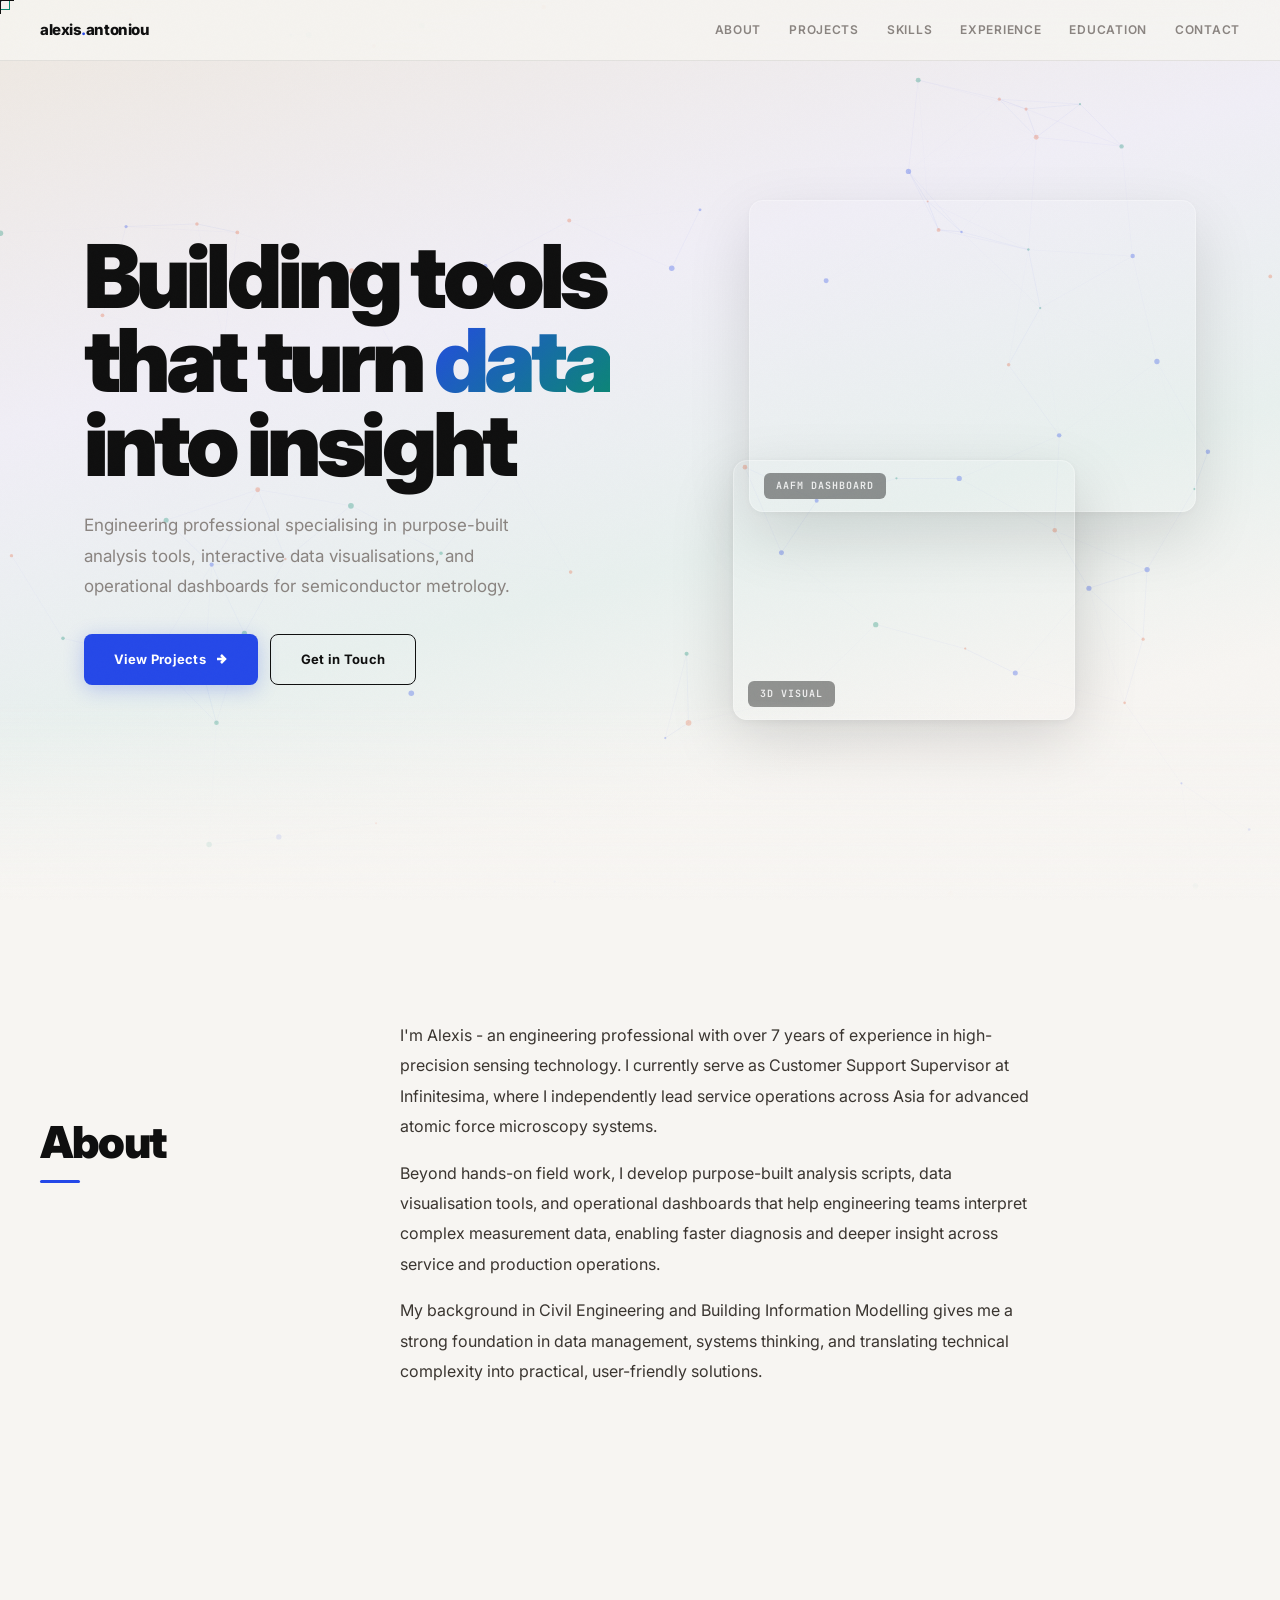
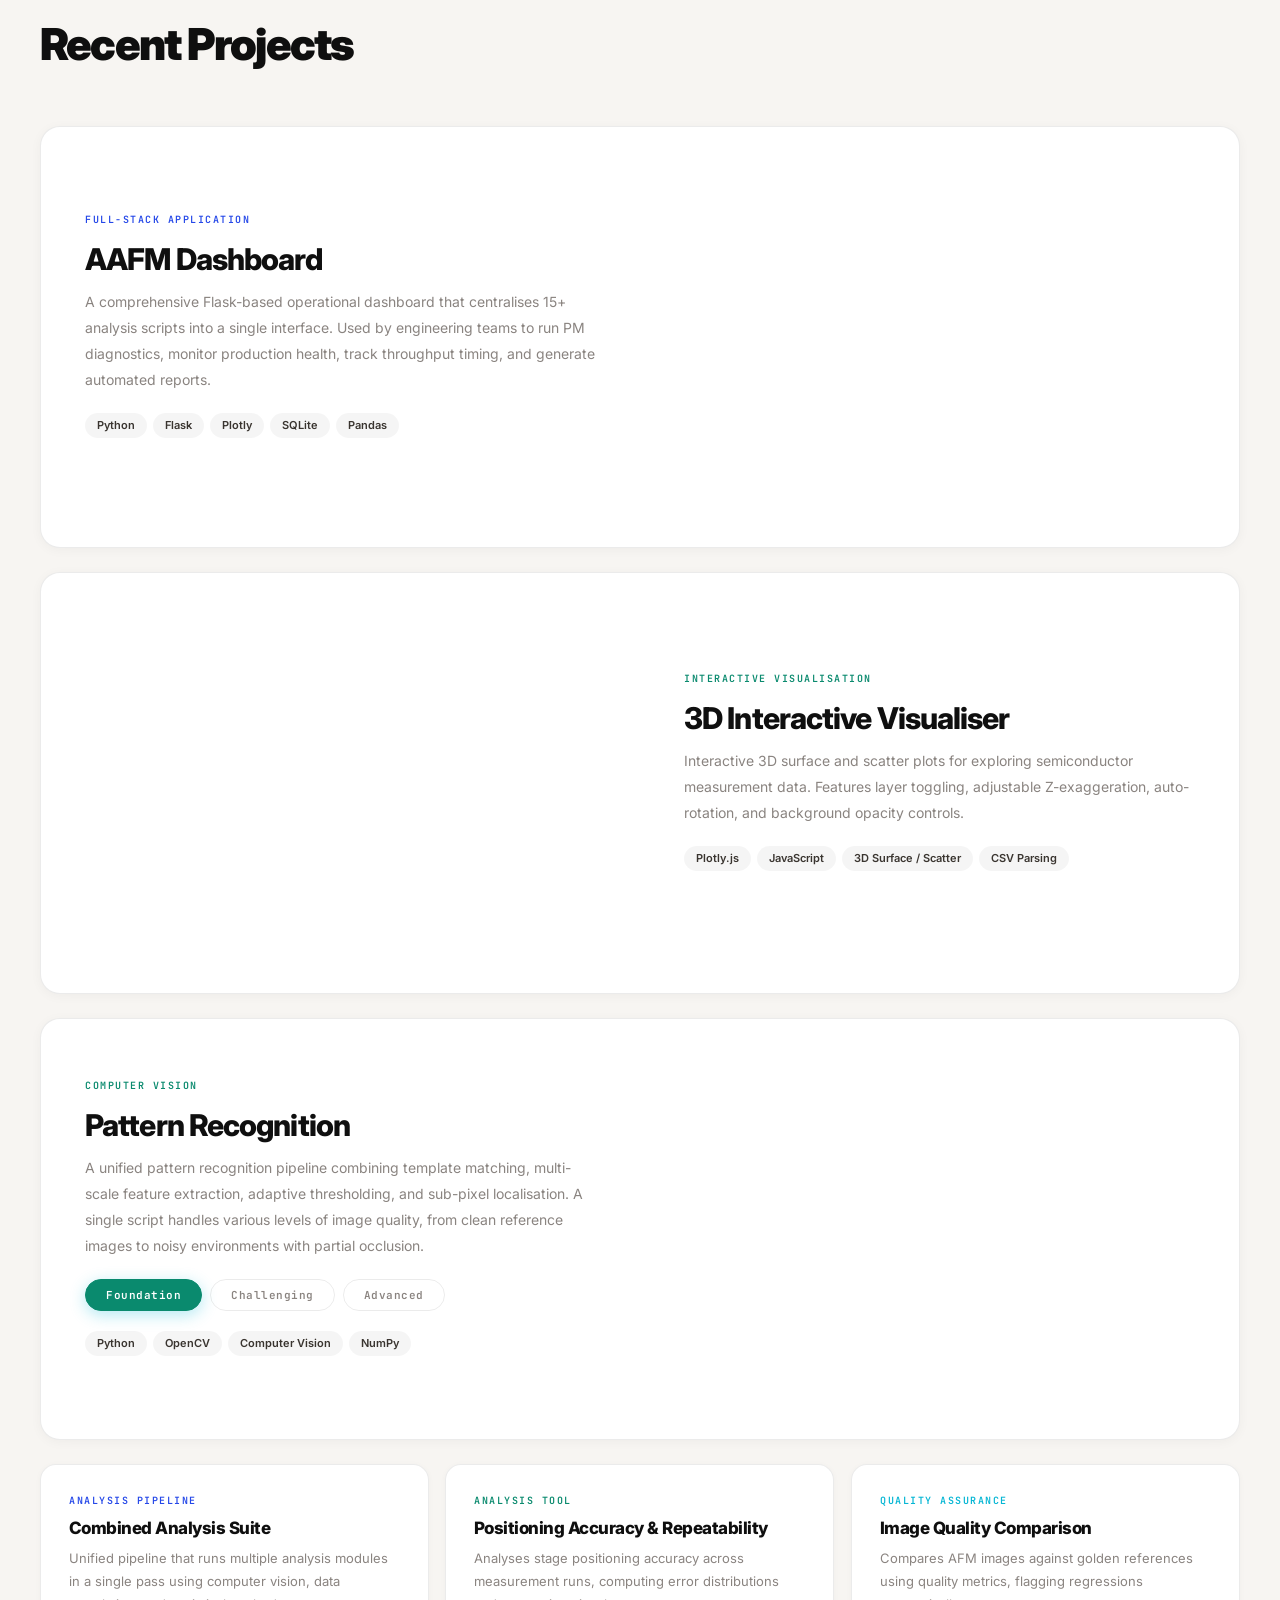
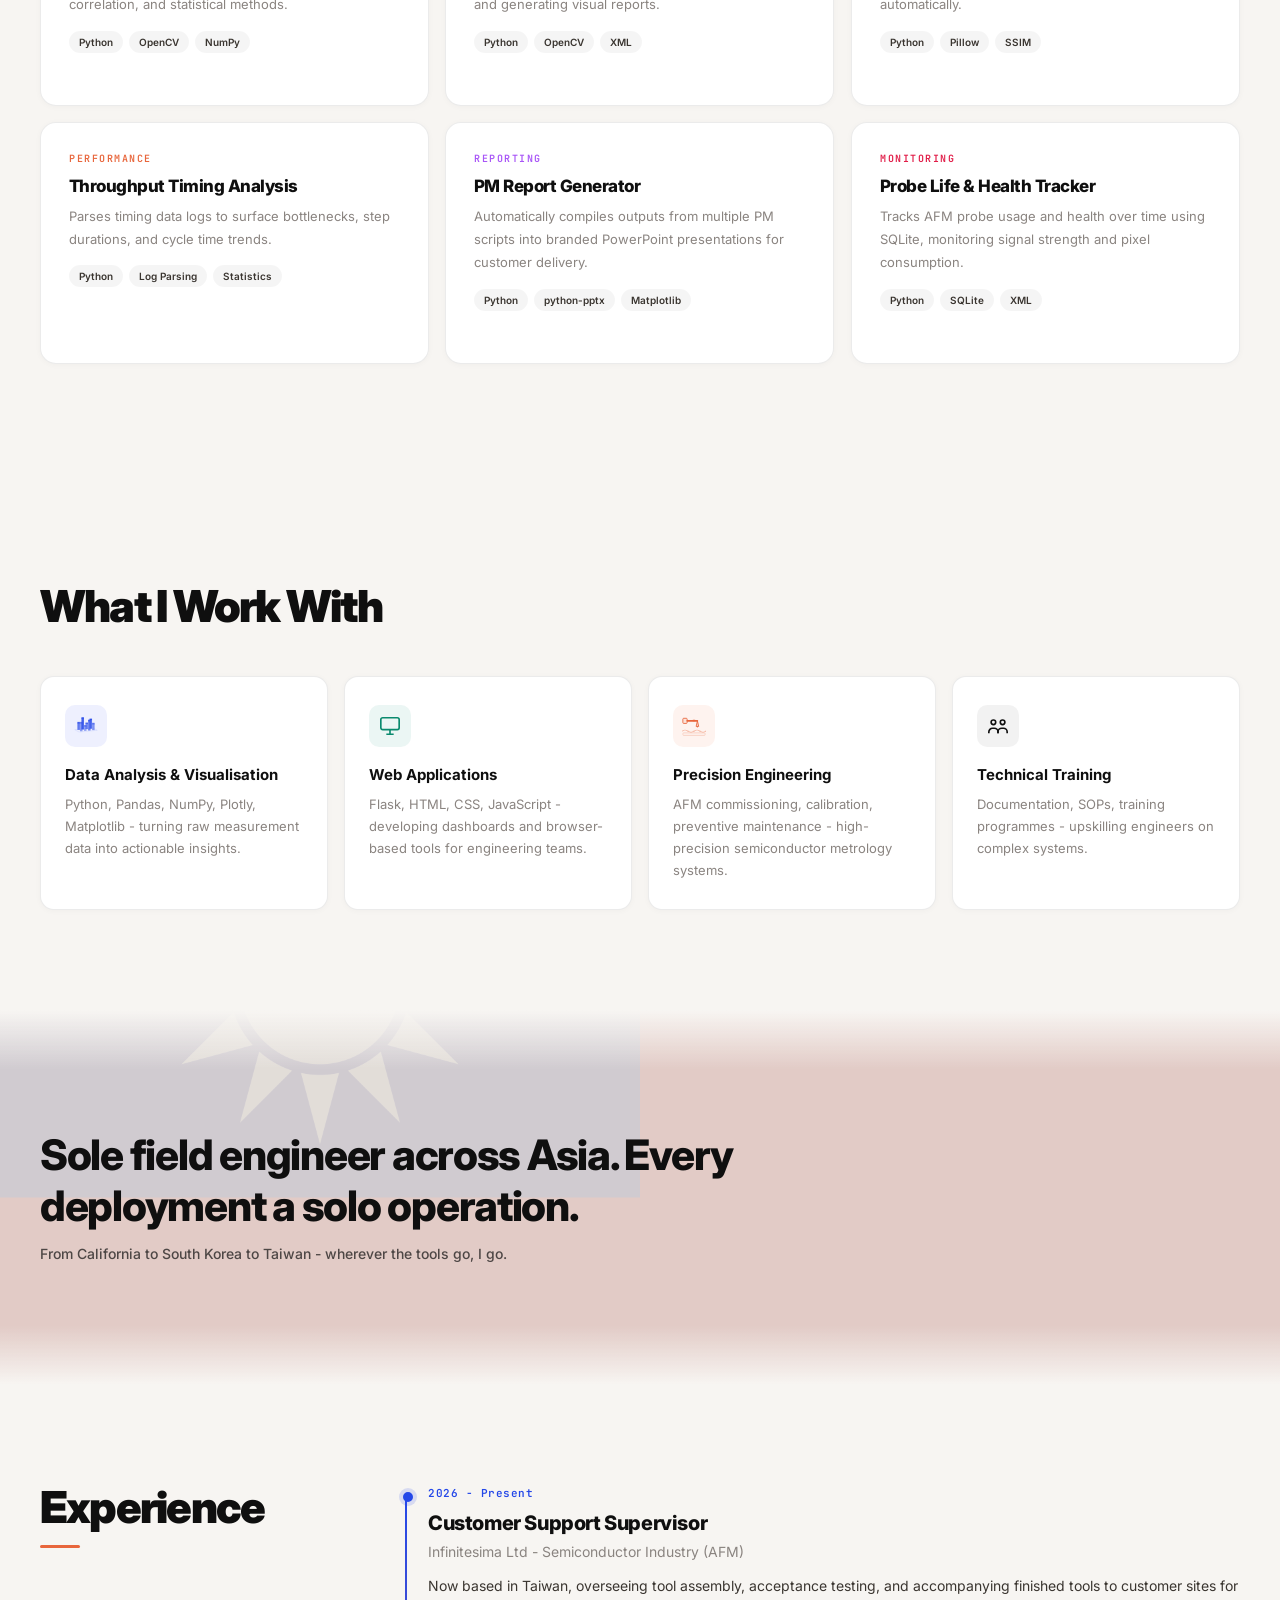
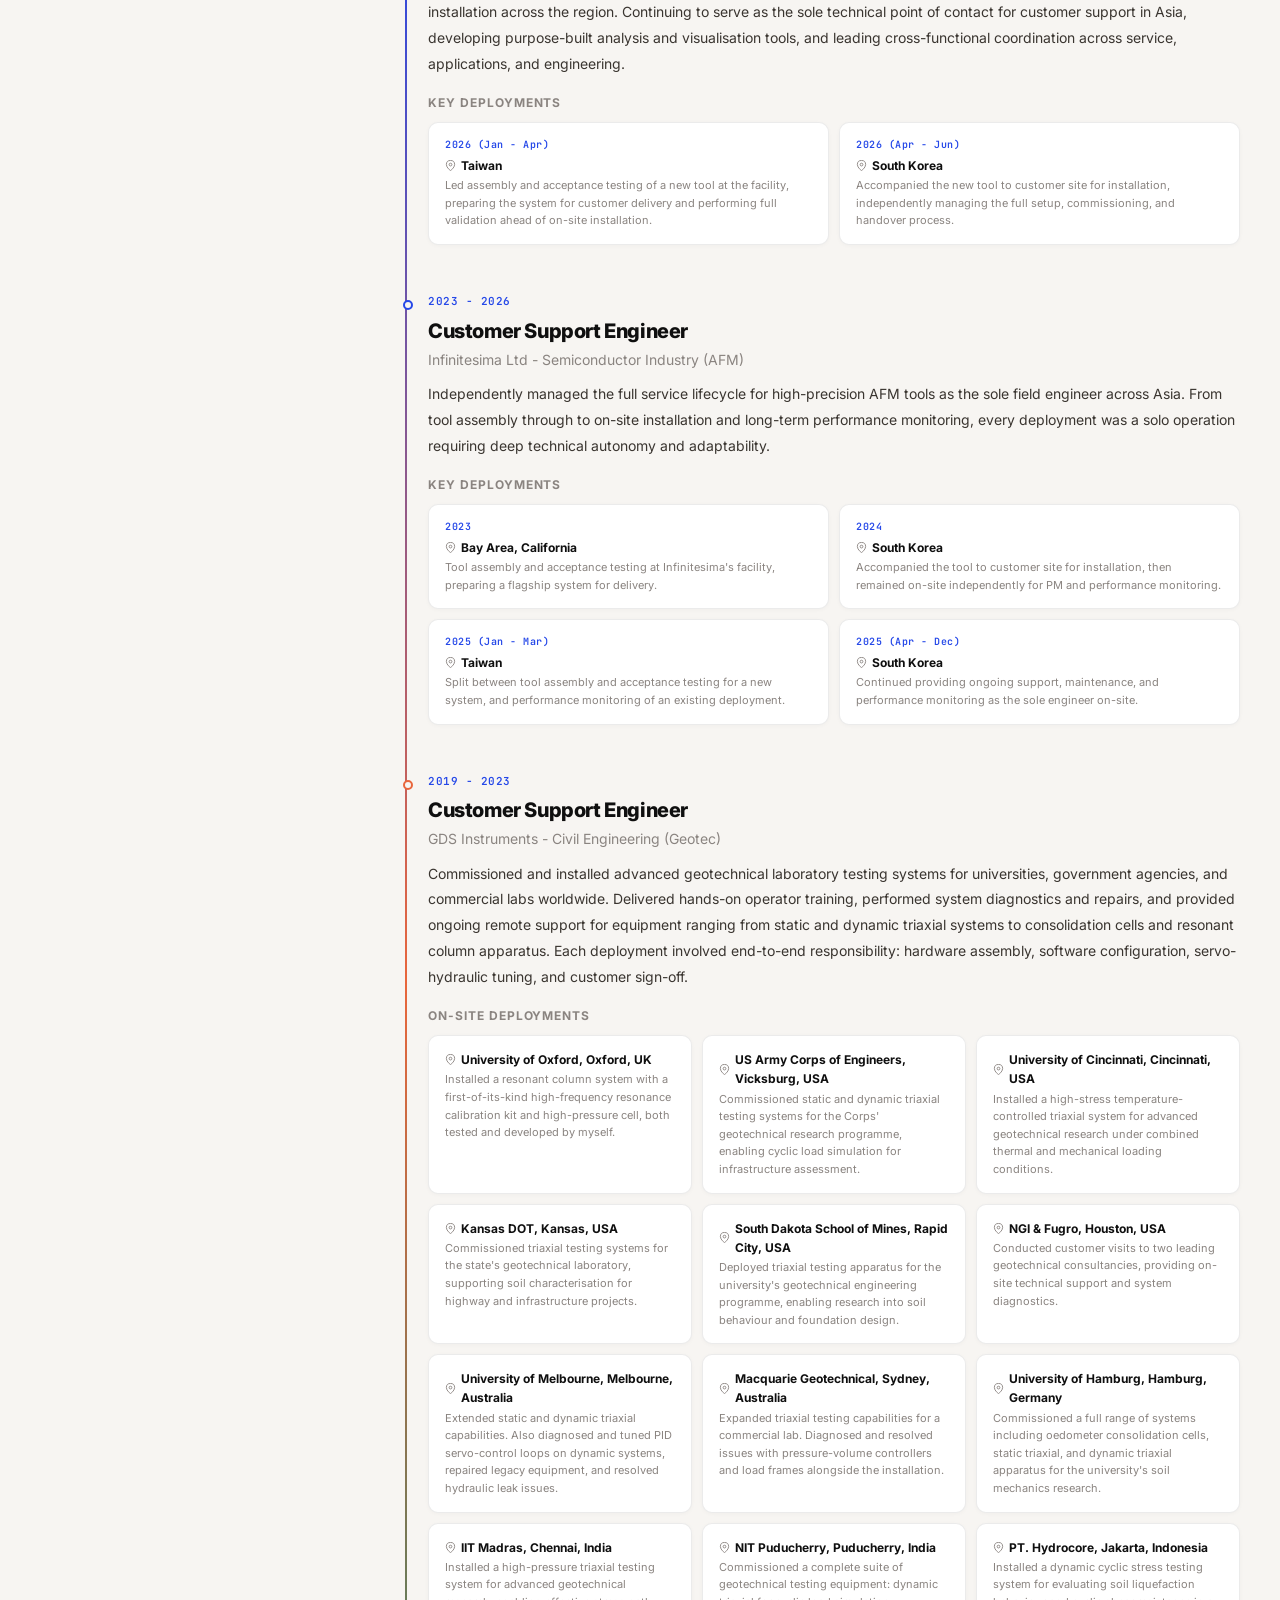
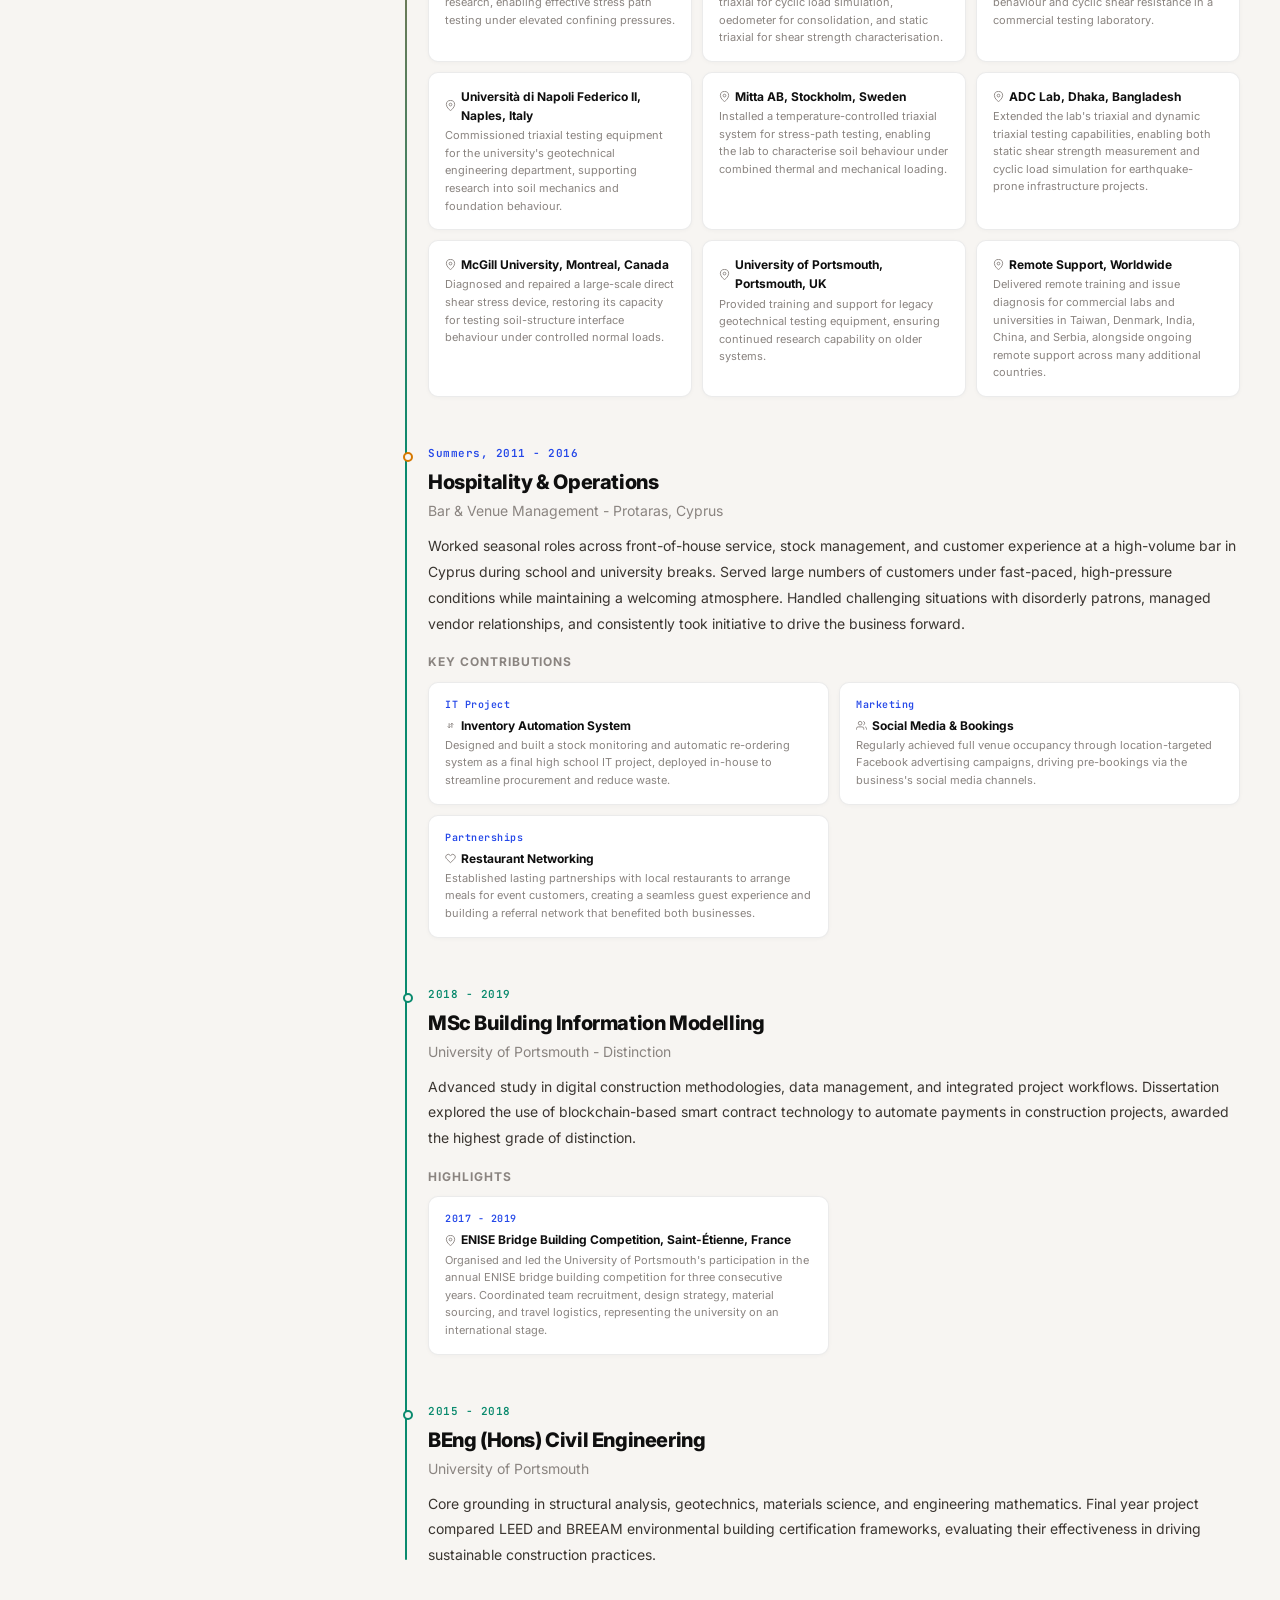
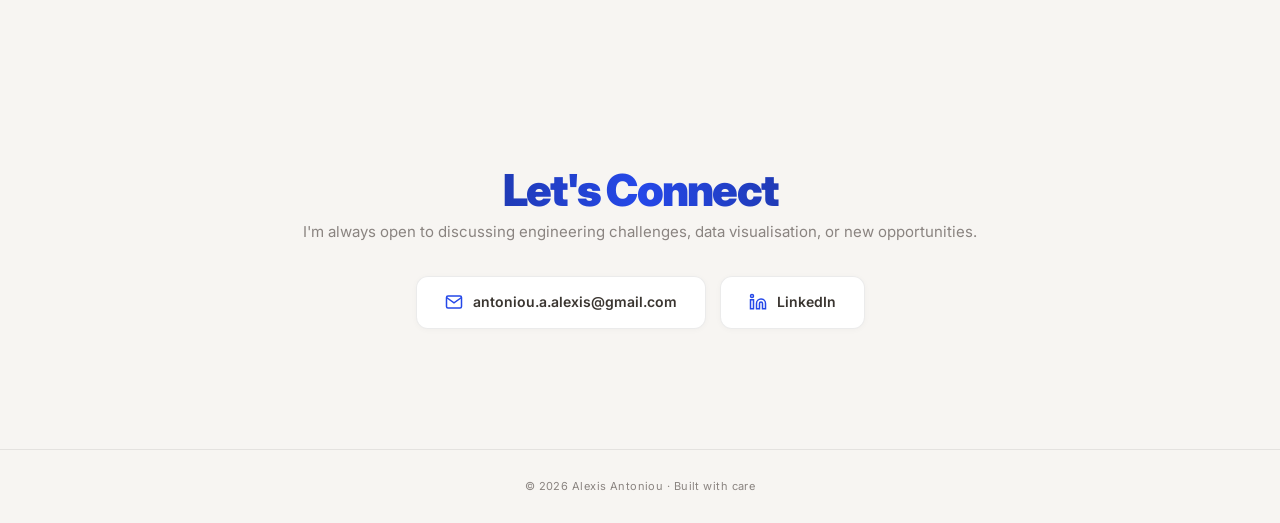
==== index.html @ 7ae4aebf "Initial commit" ====
<!DOCTYPE html>
<html lang="en">
<head>
<meta charset="UTF-8">
<meta name="viewport" content="width=device-width, initial-scale=1.0">
<title>Alexis Antoniou - Portfolio</title>
<link rel="preconnect" href="https://fonts.googleapis.com">
<link href="https://fonts.googleapis.com/css2?family=Inter:wght@300;400;500;600;700;800;900&family=JetBrains+Mono:wght@400;500;600&display=swap" rel="stylesheet">
<style>
*,*::before,*::after{box-sizing:border-box;margin:0;padding:0}
html{scroll-behavior:smooth;font-size:16px}
body{font-family:'Inter',system-ui,sans-serif;background:var(--bg);color:var(--text);line-height:1.6;overflow-x:hidden;cursor:none}
a{color:inherit;text-decoration:none;cursor:none}
button{cursor:none}
img,video{max-width:100%;display:block}

:root{
  --bg:      #f7f5f2;
  --surface: #ffffff;
  --ink:     #0f0f0f;
  --text:    #3a3530;
  --muted:   #8a8480;
  --accent:  #2548e8;
  --accent2: #0a8a6e;
  --warm:    #e8663c;
  --border:  rgba(0,0,0,.08);
}

/* ── Custom Cursor ──────────────────────────────── */
/* Crosshair - follows mouse exactly — default BLACK */
.cursor-dot{
  position:fixed;top:0;left:0;pointer-events:none;z-index:10001;
  transform:translate(-50%,-50%);
}
.cursor-dot::before,.cursor-dot::after{
  content:'';position:absolute;background:var(--ink);
  transition:background .3s;
}
.cursor-dot::before{width:2px;height:28px;left:50%;top:50%;transform:translate(-50%,-50%)}
.cursor-dot::after{width:28px;height:2px;left:50%;top:50%;transform:translate(-50%,-50%)}
.cursor-dot.hover::before,.cursor-dot.hover::after{background:var(--warm)}
/* Trailing box — default GREEN with centre dot */
.cursor{
  position:fixed;top:0;left:0;width:20px;height:20px;
  border:1.5px solid var(--accent2);pointer-events:none;z-index:10000;
  transform:translate(-50%,-50%);
  transition:width .3s cubic-bezier(.23,1,.32,1),height .3s cubic-bezier(.23,1,.32,1),border-color .3s,background .3s;
}
/* Centre dot inside the box */
.cursor::after{
  content:'';position:absolute;top:50%;left:50%;
  width:4px;height:4px;border-radius:50%;
  background:var(--accent2);
  transform:translate(-50%,-50%);
  transition:background .3s,width .3s,height .3s;
}
.cursor.hover{width:40px;height:40px;border-color:var(--warm);background:rgba(232,102,60,.08)}
.cursor.hover::after{background:var(--warm);width:5px;height:5px}
@media(max-width:768px){.cursor,.cursor-dot{display:none}body,a,button{cursor:auto}}

/* ── Scroll Progress ────────────────────────────── */
.scroll-progress{position:fixed;top:0;left:0;height:3px;background:linear-gradient(90deg,var(--accent),var(--accent2),var(--warm));z-index:10000;width:0%;transition:none;border-radius:0 2px 2px 0}

/* ── Reveal ──────────────────────────────────────── */
.reveal{opacity:0;transform:translateY(40px);transition:opacity 1s cubic-bezier(.22,1,.36,1),transform 1s cubic-bezier(.22,1,.36,1)}
.reveal.visible{opacity:1;transform:none}
.reveal-left{opacity:0;transform:translateX(-60px);transition:opacity 1s cubic-bezier(.22,1,.36,1),transform 1s cubic-bezier(.22,1,.36,1)}
.reveal-left.visible{opacity:1;transform:none}
.reveal-right{opacity:0;transform:translateX(60px);transition:opacity 1s cubic-bezier(.22,1,.36,1),transform 1s cubic-bezier(.22,1,.36,1)}
.reveal-right.visible{opacity:1;transform:none}
.reveal-scale{opacity:0;transform:scale(.9);transition:opacity 1s cubic-bezier(.22,1,.36,1),transform 1s cubic-bezier(.22,1,.36,1)}
.reveal-scale.visible{opacity:1;transform:scale(1)}

/* ── Nav ─────────────────────────────────────────── */
nav{position:fixed;top:0;width:100%;z-index:200;background:rgba(247,245,242,.8);backdrop-filter:blur(24px);-webkit-backdrop-filter:blur(24px);border-bottom:1px solid var(--border);transition:transform .4s}
nav.hide-nav{transform:translateY(-100%)}
nav .wrap{max-width:1400px;margin:0 auto;padding:0 40px;display:flex;align-items:center;justify-content:space-between;height:60px}
nav .mark{font-weight:800;font-size:15px;color:var(--ink);letter-spacing:-.03em}
nav .mark span{color:var(--accent)}
nav .links{display:flex;gap:28px}
nav .links a{font-size:12px;font-weight:600;color:var(--muted);letter-spacing:.06em;text-transform:uppercase;transition:color .2s;position:relative}
nav .links a::after{content:'';position:absolute;bottom:-4px;left:0;width:0;height:2px;background:var(--accent);transition:width .3s}
nav .links a:hover::after{width:100%}
nav .links a:hover{color:var(--ink)}
.hamburger{display:none;background:none;border:none;color:var(--ink);cursor:pointer}
@media(max-width:640px){
  .hamburger{display:block}
  nav .links{display:none;position:absolute;top:60px;left:0;right:0;flex-direction:column;background:rgba(247,245,242,.98);border-bottom:1px solid var(--border)}
  nav .links.open{display:flex}
  nav .links a{padding:14px 40px;border-top:1px solid var(--border)}
  nav .links a::after{display:none}
}

/* ════════════════════════════════════════════════════
   HERO
   ════════════════════════════════════════════════════ */
.hero{
  min-height:100vh;display:flex;align-items:center;
  padding:80px 0 60px;position:relative;
  background:linear-gradient(165deg,#eee8e0 0%,#f0eef6 35%,#e8f0ee 60%,#f7f5f2 80%);
  overflow:hidden;
}
.hero::after{
  content:'';position:absolute;bottom:0;left:0;right:0;height:200px;z-index:1;pointer-events:none;
  background:linear-gradient(to bottom,transparent,#f7f5f2);
}
#hero-canvas{position:absolute;inset:0;width:100%;height:100%;z-index:0}
.hero-grid{
  max-width:1400px;margin:0 auto;padding:0 40px;
  display:grid;grid-template-columns:1fr 1fr;gap:60px;
  align-items:center;position:relative;z-index:1;
}
.hero-text h1{
  font-size:clamp(48px,7vw,88px);font-weight:900;
  line-height:.95;letter-spacing:-.05em;
  color:var(--ink);margin-bottom:24px;
}
.hero-text h1 em{
  font-style:normal;
  background:linear-gradient(135deg,var(--accent),var(--accent2));
  -webkit-background-clip:text;-webkit-text-fill-color:transparent;
  background-clip:text;
}
.hero-text p{
  font-size:17px;color:var(--muted);line-height:1.8;
  max-width:440px;margin-bottom:32px;
}

/* Magnetic button */
.hero-cta{display:flex;gap:12px}
.btn{
  display:inline-flex;align-items:center;gap:8px;
  padding:14px 30px;border-radius:8px;font-size:13px;font-weight:700;
  letter-spacing:.02em;transition:all .25s cubic-bezier(.23,1,.32,1);cursor:none;border:none;
  position:relative;overflow:hidden;
}
.btn::before{
  content:'';position:absolute;inset:0;
  background:radial-gradient(circle at var(--x,50%) var(--y,50%),rgba(255,255,255,.2) 0%,transparent 60%);
  opacity:0;transition:opacity .3s;
}
.btn:hover::before{opacity:1}
.btn-accent{background:var(--accent);color:#fff;box-shadow:0 4px 20px rgba(37,72,232,.25)}
.btn-accent:hover{background:#1a3ad4;box-shadow:0 8px 30px rgba(37,72,232,.35);transform:translateY(-2px)}
.btn-ghost{background:transparent;color:var(--ink);border:1.5px solid var(--ink)}
.btn-ghost:hover{background:var(--ink);color:#fff}

/* Hero video stack with 3D tilt */
.hero-visual{position:relative;height:520px;perspective:1000px}
.hero-vid{
  position:absolute;border-radius:14px;overflow:hidden;
  box-shadow:0 24px 64px rgba(0,0,0,.12),0 2px 8px rgba(0,0,0,.04);
  border:1px solid rgba(255,255,255,.3);
  transition:transform .6s cubic-bezier(.23,1,.32,1),box-shadow .6s;
  will-change:transform;
}
.hero-vid video{width:100%;height:100%;object-fit:cover}
.hero-vid-1{width:85%;height:60%;top:0;right:0;z-index:2}
.hero-vid-2{width:65%;height:50%;bottom:0;left:12%;z-index:3;
  box-shadow:0 24px 64px rgba(0,0,0,.15),0 2px 8px rgba(0,0,0,.06)}
.hero-vid-label{
  position:absolute;bottom:12px;left:14px;
  font-family:'JetBrains Mono',monospace;font-size:10px;font-weight:600;
  letter-spacing:1px;text-transform:uppercase;color:rgba(255,255,255,.85);
  background:rgba(0,0,0,.4);backdrop-filter:blur(10px);
  padding:5px 12px;border-radius:6px;
}

/* Floating badge */
.hero-float-badge{
  position:absolute;top:20%;right:-10px;z-index:5;
  background:var(--surface);border:1px solid var(--border);border-radius:12px;
  padding:12px 18px;box-shadow:0 12px 40px rgba(0,0,0,.08);
  font-family:'JetBrains Mono',monospace;font-size:11px;font-weight:600;
  color:var(--accent);letter-spacing:.5px;
  animation:float-y 4s ease-in-out infinite;
}
@keyframes float-y{0%,100%{transform:translateY(0)}50%{transform:translateY(-12px)}}

@media(max-width:900px){
  .hero-grid{grid-template-columns:1fr;gap:40px}
  .hero-visual{height:320px}
  .hero-vid-1{width:90%;height:55%}
  .hero-vid-2{width:60%;height:45%}
  .hero-float-badge{display:none}
}

/* ════════════════════════════════════════════════════
   ABOUT
   ════════════════════════════════════════════════════ */
.about{padding:120px 0;position:relative;overflow:hidden;background:transparent}
.about .wrap{max-width:1400px;margin:0 auto;padding:0 40px;display:grid;grid-template-columns:280px 1fr;gap:80px;align-items:start}
.about-label{
  font-size:clamp(32px,4vw,44px);font-weight:900;
  letter-spacing:-.04em;color:var(--ink);
  line-height:1;position:sticky;top:100px;
}
.about-label::after{
  content:'';display:block;width:0;height:3px;
  background:var(--accent);margin-top:16px;border-radius:2px;
  transition:width 1s cubic-bezier(.22,1,.36,1);
}
.about-label.visible::after{width:40px}
.about-body p{font-size:16px;line-height:1.9;color:var(--text);margin-bottom:16px;max-width:640px}

/* Floating shapes behind about */
.about-shapes{position:absolute;inset:0;pointer-events:none;overflow:hidden}
.about-shapes .shape{position:absolute;border-radius:50%;opacity:.06;filter:blur(60px)}
.about-shapes .shape-1{width:400px;height:400px;background:var(--accent);top:-100px;right:-100px;animation:drift 20s ease-in-out infinite}
.about-shapes .shape-2{width:300px;height:300px;background:var(--warm);bottom:-80px;left:-80px;animation:drift 25s ease-in-out infinite reverse}
@keyframes drift{0%,100%{transform:translate(0,0)}25%{transform:translate(30px,-20px)}50%{transform:translate(-20px,30px)}75%{transform:translate(20px,20px)}}

@media(max-width:768px){
  .about .wrap{grid-template-columns:1fr;gap:24px}
  .about-label{position:static}
}

/* ════════════════════════════════════════════════════
   COLOUR BLOCK DIVIDER
   ════════════════════════════════════════════════════ */
.colour-block{
  padding:120px 0;position:relative;overflow:hidden;
}
.colour-block::before,.colour-block::after{
  content:'';position:absolute;left:0;right:0;height:60px;z-index:1;pointer-events:none;
}
.colour-block::before{top:0;background:linear-gradient(180deg,var(--bg),transparent)}
.colour-block::after{bottom:0;background:linear-gradient(0deg,var(--bg),transparent)}
.colour-block.accent-bg{background:var(--accent);color:#fff}
.colour-block.warm-bg{background:var(--warm);color:#fff}
.colour-block.dark-bg{background:#e0dbd5;color:var(--ink)}
.colour-block .wrap{max-width:1400px;margin:0 auto;padding:0 40px;position:relative;z-index:1}
.flag-slideshow{position:absolute;inset:0;z-index:0;overflow:hidden}
.flag-slide{
  position:absolute;inset:0;
  background-size:cover;background-position:center;background-repeat:no-repeat;
  opacity:0;transition:opacity 2s ease-in-out;
}
.flag-slide.active{opacity:.07}
.colour-block .block-quote{
  font-size:clamp(24px,3.5vw,42px);font-weight:800;
  line-height:1.2;letter-spacing:-.03em;max-width:700px;
}
.colour-block .block-sub{font-size:14px;margin-top:12px;opacity:.7;font-weight:500}
.colour-block canvas{position:absolute;inset:0;width:100%;height:100%;z-index:0}


/* ════════════════════════════════════════════════════
   PROJECTS
   ════════════════════════════════════════════════════ */
.projects{padding:100px 0 120px}
.projects .wrap{max-width:1400px;margin:0 auto;padding:0 40px}
.projects-header{display:flex;align-items:flex-end;justify-content:space-between;margin-bottom:60px;flex-wrap:wrap;gap:16px}
.projects-title{font-size:clamp(32px,4vw,44px);font-weight:900;letter-spacing:-.04em;color:var(--ink);line-height:1}
.projects-count{font-family:'JetBrains Mono',monospace;font-size:12px;color:var(--muted);letter-spacing:.08em}

/* Large project card with 3D tilt */
.proj-lg{
  display:grid;grid-template-columns:1fr 1fr;
  margin-bottom:24px;border-radius:20px;overflow:hidden;
  background:var(--surface);border:1px solid var(--border);
  box-shadow:0 2px 12px rgba(0,0,0,.04);
  transition:box-shadow .4s,transform .3s,border-color .4s;
  perspective:1200px;
}
.proj-lg:hover{box-shadow:0 16px 48px rgba(0,0,0,.1);transform:translateY(-4px)}
/* Per-project hover hues */
.proj-lg[data-hue="blue"]:hover{box-shadow:0 16px 48px rgba(37,72,232,.15);border-color:rgba(37,72,232,.2)}
.proj-lg[data-hue="cyan"]:hover{box-shadow:0 16px 48px rgba(6,182,212,.15);border-color:rgba(6,182,212,.2)}
.proj-lg[data-hue="purple"]:hover{box-shadow:0 16px 48px rgba(168,85,247,.15);border-color:rgba(168,85,247,.2)}
.proj-lg:nth-child(even){direction:rtl}
.proj-lg:nth-child(even) > *{direction:ltr}
.proj-lg-visual{
  position:relative;min-height:420px;overflow:hidden;
}
.proj-lg-visual video,.proj-lg-visual .proj-mockup{
  position:absolute;inset:0;width:100%;height:100%;object-fit:cover;
  transition:transform .6s cubic-bezier(.23,1,.32,1);
}
.proj-lg:hover .proj-lg-visual video,
.proj-lg:hover .proj-lg-visual .proj-mockup{transform:scale(1.04)}
.proj-lg-info{padding:48px 44px;display:flex;flex-direction:column;justify-content:center}
.proj-tag{
  font-family:'JetBrains Mono',monospace;font-size:10px;font-weight:600;
  letter-spacing:1.5px;text-transform:uppercase;color:var(--accent);
  margin-bottom:14px;
}
.proj-name{font-size:clamp(22px,2.5vw,30px);font-weight:800;color:var(--ink);letter-spacing:-.03em;line-height:1.15;margin-bottom:12px}
.proj-desc{font-size:14px;color:var(--muted);line-height:1.85;margin-bottom:20px}
.proj-stack{display:flex;flex-wrap:wrap;gap:6px;margin-bottom:24px}
.proj-stack span{font-size:11px;font-weight:600;padding:4px 12px;border-radius:20px;background:rgba(0,0,0,.04);color:var(--text);transition:background .3s,color .3s}
.proj-stack span:hover{background:var(--accent);color:#fff}
.proj-link{
  display:inline-flex;align-items:center;gap:6px;font-size:13px;font-weight:700;
  color:var(--accent);transition:gap .3s,color .3s;
}
.proj-link:hover{gap:12px;color:var(--ink)}
.proj-link svg{width:14px;height:14px;transition:transform .3s}
.proj-link:hover svg{transform:translateX(4px)}

/* Small project grid - 3D tilt cards */
.proj-grid{display:grid;grid-template-columns:repeat(3,1fr);gap:16px;margin-top:8px}
.proj-sm{
  background:var(--surface);border:1px solid var(--border);
  border-radius:16px;padding:28px;
  box-shadow:0 1px 6px rgba(0,0,0,.03);
  transition:box-shadow .4s cubic-bezier(.23,1,.32,1),transform .4s cubic-bezier(.23,1,.32,1),border-color .4s,background .4s;
  transform-style:preserve-3d;
  will-change:transform;
}
.proj-sm:hover{box-shadow:0 20px 40px rgba(0,0,0,.1)}
/* Per-card hover hues for small cards — use double class for specificity */
.proj-sm.proj-sm[data-hue="blue"]:hover{box-shadow:0 20px 40px rgba(37,72,232,.22);border-color:rgba(37,72,232,.45);background:linear-gradient(135deg,rgba(37,72,232,.07),var(--surface))}
.proj-sm.proj-sm[data-hue="blue"]::before{background:conic-gradient(from var(--glow-angle,0deg),transparent,#2548e8,transparent,#2548e8,transparent)}
.proj-sm.proj-sm[data-hue="green"]:hover{box-shadow:0 20px 40px rgba(10,138,110,.22);border-color:rgba(10,138,110,.45);background:linear-gradient(135deg,rgba(10,138,110,.07),var(--surface))}
.proj-sm.proj-sm[data-hue="green"]::before{background:conic-gradient(from var(--glow-angle,0deg),transparent,#0a8a6e,transparent,#0a8a6e,transparent)}
.proj-sm.proj-sm[data-hue="teal"]:hover{box-shadow:0 20px 40px rgba(6,182,212,.22);border-color:rgba(6,182,212,.45);background:linear-gradient(135deg,rgba(6,182,212,.07),var(--surface))}
.proj-sm.proj-sm[data-hue="teal"]::before{background:conic-gradient(from var(--glow-angle,0deg),transparent,#06b6d4,transparent,#06b6d4,transparent)}
.proj-sm.proj-sm[data-hue="orange"]:hover{box-shadow:0 20px 40px rgba(232,102,60,.22);border-color:rgba(232,102,60,.45);background:linear-gradient(135deg,rgba(232,102,60,.07),var(--surface))}
.proj-sm.proj-sm[data-hue="orange"]::before{background:conic-gradient(from var(--glow-angle,0deg),transparent,#e8663c,transparent,#e8663c,transparent)}
.proj-sm.proj-sm[data-hue="purple"]:hover{box-shadow:0 20px 40px rgba(168,85,247,.22);border-color:rgba(168,85,247,.45);background:linear-gradient(135deg,rgba(168,85,247,.07),var(--surface))}
.proj-sm.proj-sm[data-hue="purple"]::before{background:conic-gradient(from var(--glow-angle,0deg),transparent,#a855f7,transparent,#a855f7,transparent)}
.proj-sm.proj-sm[data-hue="rose"]:hover{box-shadow:0 20px 40px rgba(225,29,72,.22);border-color:rgba(225,29,72,.45);background:linear-gradient(135deg,rgba(225,29,72,.07),var(--surface))}
.proj-sm.proj-sm[data-hue="rose"]::before{background:conic-gradient(from var(--glow-angle,0deg),transparent,#e11d48,transparent,#e11d48,transparent)}
.proj-sm .proj-tag{margin-bottom:10px}
.proj-sm .proj-name{font-size:17px;margin-bottom:8px}
.proj-sm .proj-desc{font-size:13px;line-height:1.8;margin-bottom:14px}
.proj-sm .proj-stack span{font-size:10px;padding:3px 10px}

/* Glow effect on hover */
.proj-sm::before{
  content:'';position:absolute;inset:-1px;border-radius:17px;
  background:conic-gradient(from var(--glow-angle,0deg),transparent,var(--accent),transparent,var(--accent2),transparent);
  opacity:0;transition:opacity .4s;z-index:-1;
}
.proj-sm{position:relative}
.proj-sm:hover::before{opacity:.15}

@media(max-width:900px){
  .proj-lg{grid-template-columns:1fr}
  .proj-lg:nth-child(even){direction:ltr}
  .proj-lg-visual{min-height:260px}
  .proj-lg-info{padding:28px 24px}
  .proj-grid{grid-template-columns:1fr}
}
@media(min-width:641px) and (max-width:900px){.proj-grid{grid-template-columns:1fr 1fr}}

/* Pattern Recognition version selector */
.pr-version-selector{display:flex;gap:8px;margin-bottom:20px}
.pr-version-btn{
  font-family:'JetBrains Mono',monospace;font-size:11px;font-weight:600;
  letter-spacing:.5px;padding:8px 20px;border-radius:30px;border:1.5px solid var(--border);
  background:transparent;color:var(--muted);cursor:pointer;
  transition:all .35s cubic-bezier(.23,1,.32,1);
}
.pr-version-btn:hover{border-color:var(--accent2);color:var(--accent2)}
.pr-version-btn.active{
  background:var(--accent2);border-color:var(--accent2);color:#fff;
  box-shadow:0 4px 16px rgba(6,182,212,.3);
}

/* ════════════════════════════════════════════════════
   SKILLS
   ════════════════════════════════════════════════════ */
.skills{padding:100px 0}
.skills .wrap{max-width:1400px;margin:0 auto;padding:0 40px}
.skills-header{margin-bottom:48px}
.skills-title{font-size:clamp(32px,4vw,44px);font-weight:900;letter-spacing:-.04em;color:var(--ink);line-height:1}
.skills-row{display:grid;grid-template-columns:repeat(4,1fr);gap:16px}
.skill{
  background:var(--surface);border:1px solid var(--border);
  border-radius:14px;padding:28px 24px;
  box-shadow:0 1px 6px rgba(0,0,0,.03);
  transition:box-shadow .4s cubic-bezier(.23,1,.32,1),transform .4s cubic-bezier(.23,1,.32,1),border-color .4s;
  position:relative;overflow:hidden;
}
.skill:hover{box-shadow:0 16px 40px rgba(0,0,0,.08);transform:translateY(-4px);border-color:var(--accent)}
.skill::after{
  content:'';position:absolute;bottom:0;left:0;width:100%;height:3px;
  background:linear-gradient(90deg,var(--accent),var(--accent2));
  transform:scaleX(0);transform-origin:left;
  transition:transform .5s cubic-bezier(.23,1,.32,1);
}
.skill:hover::after{transform:scaleX(1)}
.skill-icon{
  width:42px;height:42px;border-radius:10px;
  display:flex;align-items:center;justify-content:center;margin-bottom:16px;
  transition:transform .4s cubic-bezier(.23,1,.32,1),background .4s;
}
.skill-icon svg{transition:transform .4s cubic-bezier(.23,1,.32,1)}
.skill:hover .skill-icon{transform:scale(1.1)}

/* ── Data: 3D rotating graph (canvas) ── */
.icon-canvas-graph{width:30px;height:30px;display:block}

/* ── Web: code lines type in, cursor blinks ── */
.code-ln{stroke-dasharray:20;stroke-dashoffset:20;transition:stroke-dashoffset .3s}
.code-cursor{opacity:0;transition:opacity .3s}
.skill:nth-child(2):hover .ln-1{animation:typeLine 2.5s ease-in-out infinite}
.skill:nth-child(2):hover .ln-2{animation:typeLine 2.5s ease-in-out .4s infinite}
.skill:nth-child(2):hover .ln-3{animation:typeLine 2.5s ease-in-out .8s infinite}
.skill:nth-child(2):hover .code-cursor{animation:blinkCursor .8s step-end infinite}

@keyframes typeLine{0%{stroke-dashoffset:20} 40%{stroke-dashoffset:0} 80%{stroke-dashoffset:0} 100%{stroke-dashoffset:20}}
@keyframes blinkCursor{0%,100%{opacity:0} 50%{opacity:.8}}

/* ── Engineering: AFM Cantilever ── */
.skill:nth-child(3):hover .afm-surface{animation:afmSurfaceScroll 3s linear infinite}
.skill:nth-child(3):hover .afm-laser{animation:afmLaserPulse 2.5s ease-in-out infinite}
@keyframes afmSurfaceScroll{0%{transform:translateX(0)}100%{transform:translateX(-14px)}}
@keyframes afmLaserPulse{0%,100%{opacity:.3}50%{opacity:.7}}

/* ── Training: speech bubbles alternate ── */
.bubble-l,.bubble-r{transition:opacity .3s}
.skill:nth-child(4):hover .bubble-l{animation:bubbleLeft 2.5s ease-in-out infinite}
.skill:nth-child(4):hover .bubble-r{animation:bubbleRight 2.5s ease-in-out infinite}

@keyframes bubbleLeft{
  0%,15%{opacity:0;transform:translateY(2px) scale(.8)} 20%,42%{opacity:.7;transform:translateY(0) scale(1)} 48%,100%{opacity:0;transform:translateY(2px) scale(.8)}
}
@keyframes bubbleRight{
  0%,48%{opacity:0;transform:translateY(2px) scale(.8)} 53%,75%{opacity:.7;transform:translateY(0) scale(1)} 82%,100%{opacity:0;transform:translateY(2px) scale(.8)}
}
.skill h3{font-size:15px;font-weight:700;color:var(--ink);margin-bottom:6px}
.skill p{font-size:13px;color:var(--muted);line-height:1.7}
@media(max-width:900px){.skills-row{grid-template-columns:1fr 1fr}}
@media(max-width:500px){.skills-row{grid-template-columns:1fr}}

/* ════════════════════════════════════════════════════
   EXPERIENCE
   ════════════════════════════════════════════════════ */
.experience{padding:100px 0}
.experience .wrap{max-width:1400px;margin:0 auto;padding:0 40px;display:grid;grid-template-columns:280px 1fr;gap:80px;align-items:start}
.exp-label{
  font-size:clamp(32px,4vw,44px);font-weight:900;
  letter-spacing:-.04em;color:var(--ink);line-height:1;
  position:sticky;top:100px;
  overflow:hidden;
}
.exp-label::after{content:'';display:block;width:0;height:3px;background:var(--warm);margin-top:16px;border-radius:2px;transition:width 1s cubic-bezier(.22,1,.36,1),background .6s ease}
.exp-label.visible::after{width:40px}
.exp-label.show-education::after{background:var(--accent2)}
.exp-label-text{display:block;position:relative}
.exp-label-text .label-exp,.exp-label-text .label-edu{
  transition:opacity .6s ease, transform .6s ease;
}
.exp-label-text .label-edu{
  position:absolute;top:0;left:0;
  opacity:0;transform:translateY(12px);
}
.exp-label.show-education .label-exp{
  opacity:0;transform:translateY(-12px);
}
.exp-label.show-education .label-edu{
  opacity:1;transform:translateY(0);
}
.timeline{position:relative;padding-left:28px}
.timeline::before{
  content:'';position:absolute;left:5px;top:8px;bottom:8px;
  width:2px;background:linear-gradient(to bottom,var(--accent),var(--warm),var(--accent2),var(--accent2));
  border-radius:1px;
  transform:scaleY(0);transform-origin:top;
  transition:transform 1.5s cubic-bezier(.22,1,.36,1);
}
.timeline.visible::before{transform:scaleY(1)}
.tl-item{position:relative;margin-bottom:48px}
.tl-item:last-child{margin-bottom:0}
.tl-dot{
  position:absolute;left:-25px;top:7px;
  width:10px;height:10px;border-radius:50%;
  background:var(--bg);border:2.5px solid var(--accent);
  transition:transform .4s,box-shadow .4s;
}
.tl-dot.current{background:var(--accent);box-shadow:0 0 0 4px rgba(37,72,232,.15)}
.tl-item:hover .tl-dot{transform:scale(1.4);box-shadow:0 0 0 6px rgba(37,72,232,.1)}
.tl-item:nth-child(3) .tl-dot{border-color:var(--warm)}
.tl-item:nth-child(4) .tl-dot{border-color:#D57800}
/* Education entries — green accent */
.tl-item:nth-child(5) .tl-dot,.tl-item:nth-child(6) .tl-dot{border-color:var(--accent2)}
.tl-item:nth-child(5) .tl-date,.tl-item:nth-child(6) .tl-date{color:var(--accent2)}
.tl-date{font-family:'JetBrains Mono',monospace;font-size:11px;font-weight:600;color:var(--accent);letter-spacing:.5px;margin-bottom:4px}
.tl-role{font-size:20px;font-weight:800;color:var(--ink);letter-spacing:-.02em;margin-bottom:2px}
.tl-co{font-size:14px;color:var(--muted);margin-bottom:10px}
.tl-desc{font-size:14px;color:var(--text);line-height:1.85}

/* Journey cards */
.journey{margin-top:16px}
.journey-title{font-size:12px;font-weight:700;color:var(--muted);letter-spacing:.08em;text-transform:uppercase;margin-bottom:10px}
.journey-grid{display:grid;grid-template-columns:1fr 1fr;gap:10px}
.journey-grid.wide{grid-template-columns:1fr 1fr 1fr}
@media(max-width:900px){.journey-grid.wide{grid-template-columns:1fr 1fr}}
@media(max-width:500px){.journey-grid.wide{grid-template-columns:1fr}}
.jcard{
  background:var(--surface);border:1px solid var(--border);border-radius:10px;padding:14px 16px;
  box-shadow:0 1px 4px rgba(0,0,0,.03);transition:box-shadow .4s,transform .4s,border-color .4s;
  position:relative;overflow:hidden;
}
.jcard:hover{box-shadow:0 8px 24px rgba(0,0,0,.08);transform:translateY(-2px);border-color:var(--accent)}
/* Country flag fade-in on hover (CSS gradients — works on all OS) */
.jcard::after{
  content:'';
  position:absolute;inset:0;border-radius:inherit;
  opacity:0;transition:opacity .5s cubic-bezier(.22,1,.36,1);
  pointer-events:none;z-index:0;
}
.jcard:hover::after{opacity:1}
.jcard>*{position:relative;z-index:1}
/* US flag — image */
.jcard[data-flag="us"]::after{
  background:url('assets/Flag-United-States-of-America.webp') center/cover no-repeat;
  opacity:0;
}
.jcard[data-flag="us"]:hover::after{opacity:.08}
/* California — state flag image */
.jcard[data-flag="us-ca"]::after{
  background:url('assets/Flag_of_California.svg.png') center/55% auto no-repeat, #fff;
  opacity:0;
}
.jcard[data-flag="us-ca"]:hover::after{opacity:.08}
/* Mississippi — state flag image */
.jcard[data-flag="us-ms"]::after{
  background:url('assets/Flag_of_Mississippi.svg.png') center/cover no-repeat;
  opacity:0;
}
.jcard[data-flag="us-ms"]:hover::after{opacity:.08}
/* Ohio — state flag image */
.jcard[data-flag="us-oh"]::after{
  background:url('assets/Flag_of_Ohio.svg.png') center/cover no-repeat;
  opacity:0;
}
.jcard[data-flag="us-oh"]:hover::after{opacity:.08}
/* Kansas — state flag image */
.jcard[data-flag="us-ks"]::after{
  background:url('assets/Flag_of_Kansas.png') center/80% auto no-repeat, #002868;
  opacity:0;
}
.jcard[data-flag="us-ks"]:hover::after{opacity:.08}
/* South Dakota — state flag image */
.jcard[data-flag="us-sd"]::after{
  background:url('assets/Flag_of_South_Dakota.svg.png') center/80% auto no-repeat, #0072B0;
  opacity:0;
}
.jcard[data-flag="us-sd"]:hover::after{opacity:.08}
/* Texas — state flag image */
.jcard[data-flag="us-tx"]::after{
  background:url('assets/Flag_of_Texas.svg.png') center/cover no-repeat;
  opacity:0;
}
.jcard[data-flag="us-tx"]:hover::after{opacity:.08}
/* South Korea — flag image */
.jcard[data-flag="kr"]::after{
  background:url('assets/Flag_of_South_Korea.svg') center/40% auto no-repeat, #fff;
  opacity:0;
}
.jcard[data-flag="kr"]:hover::after{opacity:.09}
/* Taiwan — flag image */
.jcard[data-flag="tw"]::after{
  background:url('assets/Flag_of_the_Republic_of_China.svg.webp') left center/40% auto no-repeat, #DE2910;
  opacity:0;
}
.jcard[data-flag="tw"]:hover::after{opacity:.06}
/* Australia — flag image */
.jcard[data-flag="au"]::after{
  background:url('assets/Flag_of_Australia_(converted).svg.webp') center/cover no-repeat;
  opacity:0;
}
.jcard[data-flag="au"]:hover::after{opacity:.06}
/* UK — flag image */
.jcard[data-flag="gb"]::after{
  background:url('assets/Flag-United-Kingdom.webp') center/cover no-repeat;
  opacity:0;
}
.jcard[data-flag="gb"]:hover::after{opacity:.06}
/* Germany — black/red/gold horizontal stripes */
.jcard[data-flag="de"]::after{
  background:linear-gradient(to bottom,#000 33.3%,#DD0000 33.3%,#DD0000 66.6%,#FFCC00 66.6%);
}
.jcard[data-flag="de"]:hover::after{opacity:.06}
/* India — flag image */
.jcard[data-flag="in"]::after{
  background:url('assets/Flag_of_India.svg.png') center/cover no-repeat;
  opacity:0;
}
.jcard[data-flag="in"]:hover::after{opacity:.08}
/* Italy — green/white/red vertical stripes */
.jcard[data-flag="it"]::after{
  background:linear-gradient(to right,#009246 33.3%,#fff 33.3%,#fff 66.6%,#CE2B37 66.6%);
}
.jcard[data-flag="it"]:hover::after{opacity:.06}
/* Indonesia — red over white */
.jcard[data-flag="id"]::after{
  background:linear-gradient(to bottom,#FF0000 50%,#fff 50%);
}
.jcard[data-flag="id"]:hover::after{opacity:.06}
/* Bangladesh — green field with red circle */
.jcard[data-flag="bd"]::after{
  background:
    radial-gradient(circle at 45% 50%,#F42A41 0%,#F42A41 22%,transparent 22%),
    linear-gradient(to bottom,#006a4e,#006a4e);
}
.jcard[data-flag="bd"]:hover::after{opacity:.06}
/* Sweden — blue field with yellow cross */
.jcard[data-flag="se"]::after{
  background:
    linear-gradient(to bottom,transparent 40%,#FECC02 40%,#FECC02 60%,transparent 60%),
    linear-gradient(to right,transparent 30%,#FECC02 30%,#FECC02 42%,transparent 42%),
    linear-gradient(to bottom,#006AA7,#006AA7);
}
.jcard[data-flag="se"]:hover::after{opacity:.06}
/* Canada — flag image */
.jcard[data-flag="ca"]::after{
  background:url('assets/Flag_of_Canada_(Pantone).svg.webp') center/cover no-repeat;
  opacity:0;
}
.jcard[data-flag="ca"]:hover::after{opacity:.08}
/* Cyprus — flag image (scaled down to fit within card) */
.jcard[data-flag="cy"]::after{
  background:url('assets/Flag_of_Cyprus.svg') center/35% auto no-repeat, #fff;
  opacity:0;
}
.jcard[data-flag="cy"]:hover::after{opacity:.10}
/* ENISE Bridge — slideshow background on hover */
.jcard[data-flag="bridge"]::after{display:none}
.jcard[data-flag="bridge"]{position:relative}
.bridge-slide{
  position:absolute;inset:0;border-radius:inherit;
  background-size:cover;background-position:center;
  opacity:0;transition:opacity 1s ease-in-out;
  pointer-events:none;z-index:0;
}
.bridge-slide.active{opacity:.18}
/* Multi-country — subtle gradient for remote/multi */
.jcard[data-flag="multi"]::after{
  background:linear-gradient(135deg,#2548e8,#0a8a6e,#e8663c,#a855f7);
}
.jcard[data-flag="multi"]:hover::after{opacity:.05}
.jcard-year{font-family:'JetBrains Mono',monospace;font-size:10px;font-weight:600;color:var(--accent);letter-spacing:.5px;margin-bottom:3px}
.jcard-loc{font-size:12px;font-weight:700;color:var(--ink);margin-bottom:2px;display:flex;align-items:center;gap:5px}
.jcard-loc svg{width:11px;height:11px;color:var(--muted);flex-shrink:0}
.jcard-detail{font-size:11px;color:var(--muted);line-height:1.6}

@media(max-width:768px){
  .experience .wrap{grid-template-columns:1fr;gap:24px}
  .exp-label{position:static}
  .journey-grid{grid-template-columns:1fr}
}

/* ════════════════════════════════════════════════════
   CONTACT
   ════════════════════════════════════════════════════ */
.contact{padding:100px 0 120px;text-align:center;position:relative;overflow:hidden}
.contact .wrap{max-width:1400px;margin:0 auto;padding:0 40px;position:relative;z-index:1}
.contact-title{font-size:clamp(32px,4vw,44px);font-weight:900;letter-spacing:-.04em;color:var(--ink);line-height:1;margin-bottom:8px}
.contact-sub{font-size:15px;color:var(--muted);margin-bottom:32px}
.contact-row{display:flex;justify-content:center;gap:14px;flex-wrap:wrap}
.contact-pill{
  display:flex;align-items:center;gap:10px;
  background:var(--surface);border:1px solid var(--border);
  border-radius:12px;padding:14px 28px;
  font-size:14px;font-weight:600;color:var(--text);
  box-shadow:0 1px 6px rgba(0,0,0,.03);
  transition:box-shadow .4s,transform .4s,border-color .4s,background .4s;
}
.contact-pill:hover{box-shadow:0 12px 32px rgba(0,0,0,.08);transform:translateY(-3px);border-color:var(--accent);background:var(--accent);color:#fff}
.contact-pill:hover svg{color:#fff}
.contact-pill svg{width:18px;height:18px;color:var(--accent);flex-shrink:0;transition:color .3s}

/* ════════════════════════════════════════════════════
   FOOTER
   ════════════════════════════════════════════════════ */
footer{border-top:1px solid var(--border);padding:28px 40px;text-align:center;font-size:11px;color:var(--muted);letter-spacing:.04em}

/* ── Grain ───────────────────────────────────────── */
body::after{
  content:'';position:fixed;inset:0;z-index:9999;pointer-events:none;opacity:.018;
  background-image:url("data:image/svg+xml,%3Csvg viewBox='0 0 256 256' xmlns='http://www.w3.org/2000/svg'%3E%3Cfilter id='n'%3E%3CfeTurbulence type='fractalNoise' baseFrequency='.8' numOctaves='4' stitchTiles='stitch'/%3E%3C/filter%3E%3Crect width='100%25' height='100%25' filter='url(%23n)'/%3E%3C/svg%3E");
  background-repeat:repeat;background-size:128px;
}

/* ── Text Shimmer ───────────────────────────────── */
@keyframes shimmer{0%{background-position:-200% center}100%{background-position:200% center}}
.shimmer-text{
  background:linear-gradient(90deg,var(--ink) 0%,var(--accent) 25%,var(--ink) 50%,var(--accent2) 75%,var(--ink) 100%);
  background-size:200% auto;
  -webkit-background-clip:text;-webkit-text-fill-color:transparent;
  background-clip:text;
  animation:shimmer 6s linear infinite;
}

/* ── Parallax sections ──────────────────────────── */
.parallax-section{
  transform:translateZ(0);will-change:transform;
}
</style>
</head>
<body>

<!-- Custom Cursor -->
<div class="cursor" id="cursor"></div>
<div class="cursor-dot" id="cursorDot"></div>

<!-- Scroll Progress Bar -->
<div class="scroll-progress" id="scrollProgress"></div>

<!-- ── Nav ─────────────────────────────────────────── -->
<nav id="mainNav">
  <div class="wrap">
    <a href="#" class="mark">alexis<span>.</span>antoniou</a>
    <button class="hamburger" onclick="document.querySelector('.links').classList.toggle('open')" aria-label="Menu">
      <svg width="20" height="20" fill="none" stroke="currentColor" stroke-width="2"><path d="M3 6h14M3 10h14M3 14h14"/></svg>
    </button>
    <div class="links">
      <a href="#about">About</a>
      <a href="#projects">Projects</a>
      <a href="#skills">Skills</a>
      <a href="#experience">Experience</a>
      <a href="#edu-start">Education</a>
      <a href="#contact">Contact</a>
    </div>
  </div>
</nav>

<!-- ════════════════════════════════════════════════════
     HERO
     ════════════════════════════════════════════════════ -->
<section class="hero">
  <canvas id="hero-canvas"></canvas>
  <div class="hero-grid">
    <div class="hero-text">
      <h1>Building tools<br>that turn <em>data</em><br>into insight</h1>
      <p>Engineering professional specialising in purpose-built analysis tools, interactive data visualisations, and operational dashboards for semiconductor metrology.</p>
      <div class="hero-cta">
        <a href="#projects" class="btn btn-accent magnetic">
          View Projects
          <svg width="14" height="14" fill="none" stroke="currentColor" stroke-width="2.5"><path d="M3 7h8M7 3l4 4-4 4"/></svg>
        </a>
        <a href="#contact" class="btn btn-ghost magnetic">Get in Touch</a>
      </div>
    </div>
    <div class="hero-visual reveal" id="heroVisual">
      <div class="hero-vid hero-vid-1">
        <video autoplay muted loop playsinline><source src="assets/dashboard.mp4" type="video/mp4"></video>
        <div class="hero-vid-label">AAFM Dashboard</div>
      </div>
      <div class="hero-vid hero-vid-2">
        <video style="object-position:40% 0%" autoplay muted loop playsinline><source src="assets/3d visual 1.mp4" type="video/mp4"></video>
        <div class="hero-vid-label">3D Visual</div>
      </div>
      <!-- removed hero float badge -->
    </div>
  </div>
</section>

<!-- ════════════════════════════════════════════════════
     ABOUT
     ════════════════════════════════════════════════════ -->
<section class="about parallax-section" id="about">
  <div class="wrap">
    <div class="about-label reveal">About</div>
    <div class="about-body">
      <p class="reveal">I'm Alexis - an engineering professional with over 7 years of experience in high-precision sensing technology. I currently serve as Customer Support Supervisor at Infinitesima, where I independently lead service operations across Asia for advanced atomic force microscopy systems.</p>
      <p class="reveal">Beyond hands-on field work, I develop purpose-built analysis scripts, data visualisation tools, and operational dashboards that help engineering teams interpret complex measurement data, enabling faster diagnosis and deeper insight across service and production operations.</p>
      <p class="reveal">My background in Civil Engineering and Building Information Modelling gives me a strong foundation in data management, systems thinking, and translating technical complexity into practical, user-friendly solutions.</p>
    </div>
  </div>
</section>


<!-- ════════════════════════════════════════════════════
     PROJECTS
     ════════════════════════════════════════════════════ -->
<section class="projects" id="projects">
  <div class="wrap">
    <div class="projects-header reveal">
      <div class="projects-title">Recent Projects</div>
      <!-- removed projects-count badge -->
    </div>

    <!-- Large: Dashboard -->
    <div class="proj-lg reveal-left" data-hue="blue">
      <div class="proj-lg-visual">
        <video autoplay muted loop playsinline><source src="assets/dashboard.mp4" type="video/mp4"></video>
      </div>
      <div class="proj-lg-info">
        <div class="proj-tag">Full-Stack Application</div>
        <h3 class="proj-name">AAFM Dashboard</h3>
        <p class="proj-desc">A comprehensive Flask-based operational dashboard that centralises 15+ analysis scripts into a single interface. Used by engineering teams to run PM diagnostics, monitor production health, track throughput timing, and generate automated reports.</p>
        <div class="proj-stack">
          <span>Python</span><span>Flask</span><span>Plotly</span><span>SQLite</span><span>Pandas</span>
        </div>
      </div>
    </div>

    <!-- Large: 3D Interactive Visualiser -->
    <div class="proj-lg reveal-right" data-hue="cyan">
      <div class="proj-lg-visual">
        <video style="object-position:40% 0%" autoplay muted loop playsinline><source src="assets/3d visual 2.mp4" type="video/mp4"></video>
      </div>
      <div class="proj-lg-info">
        <div class="proj-tag" style="color:var(--accent2)">Interactive Visualisation</div>
        <h3 class="proj-name">3D Interactive Visualiser</h3>
        <p class="proj-desc">Interactive 3D surface and scatter plots for exploring semiconductor measurement data. Features layer toggling, adjustable Z-exaggeration, auto-rotation, and background opacity controls.</p>
        <div class="proj-stack">
          <span>Plotly.js</span><span>JavaScript</span><span>3D Surface / Scatter</span><span>CSV Parsing</span>
        </div>
      </div>
    </div>

    <!-- Pattern Recognition -->
    <div class="proj-lg reveal-right" data-hue="cyan" id="patternRecognition">
      <div class="proj-lg-visual">
        <video id="prVideo" autoplay muted loop playsinline><source src="assets/video_summary_1.mp4" type="video/mp4"></video>
      </div>
      <div class="proj-lg-info">
        <div class="proj-tag" style="color:var(--accent2)">Computer Vision</div>
        <h3 class="proj-name">Pattern Recognition</h3>
        <p class="proj-desc">A unified pattern recognition pipeline combining template matching, multi-scale feature extraction, adaptive thresholding, and sub-pixel localisation. A single script handles various levels of image quality, from clean reference images to noisy environments with partial occlusion.</p>
        <div class="pr-version-selector">
          <button class="pr-version-btn active" data-version="1" data-src="assets/video_summary_1.mp4">Foundation</button>
          <button class="pr-version-btn" data-version="2" data-src="assets/video_summary_2.mp4">Challenging</button>
          <button class="pr-version-btn" data-version="3" data-src="assets/video_summary_3.mp4">Advanced</button>
        </div>
        <div class="proj-stack">
          <span>Python</span><span>OpenCV</span><span>Computer Vision</span><span>NumPy</span>
        </div>
      </div>
    </div>

    <!-- Small project grid -->
    <div class="proj-grid">
      <div class="proj-sm reveal-scale tilt-card" data-hue="blue">
        <div class="proj-tag" style="color:#2548e8">Analysis Pipeline</div>
        <h3 class="proj-name">Combined Analysis Suite</h3>
        <p class="proj-desc">Unified pipeline that runs multiple analysis modules in a single pass using computer vision, data correlation, and statistical methods.</p>
        <div class="proj-stack"><span>Python</span><span>OpenCV</span><span>NumPy</span></div>
      </div>
      <div class="proj-sm reveal-scale tilt-card" data-hue="green">
        <div class="proj-tag" style="color:#0a8a6e">Analysis Tool</div>
        <h3 class="proj-name">Positioning Accuracy & Repeatability</h3>
        <p class="proj-desc">Analyses stage positioning accuracy across measurement runs, computing error distributions and generating visual reports.</p>
        <div class="proj-stack"><span>Python</span><span>OpenCV</span><span>XML</span></div>
      </div>
      <div class="proj-sm reveal-scale tilt-card" data-hue="teal">
        <div class="proj-tag" style="color:#06b6d4">Quality Assurance</div>
        <h3 class="proj-name">Image Quality Comparison</h3>
        <p class="proj-desc">Compares AFM images against golden references using quality metrics, flagging regressions automatically.</p>
        <div class="proj-stack"><span>Python</span><span>Pillow</span><span>SSIM</span></div>
      </div>
      <div class="proj-sm reveal-scale tilt-card" data-hue="orange">
        <div class="proj-tag" style="color:#e8663c">Performance</div>
        <h3 class="proj-name">Throughput Timing Analysis</h3>
        <p class="proj-desc">Parses timing data logs to surface bottlenecks, step durations, and cycle time trends.</p>
        <div class="proj-stack"><span>Python</span><span>Log Parsing</span><span>Statistics</span></div>
      </div>
      <div class="proj-sm reveal-scale tilt-card" data-hue="purple">
        <div class="proj-tag" style="color:#a855f7">Reporting</div>
        <h3 class="proj-name">PM Report Generator</h3>
        <p class="proj-desc">Automatically compiles outputs from multiple PM scripts into branded PowerPoint presentations for customer delivery.</p>
        <div class="proj-stack"><span>Python</span><span>python-pptx</span><span>Matplotlib</span></div>
      </div>
      <div class="proj-sm reveal-scale tilt-card" data-hue="rose">
        <div class="proj-tag" style="color:#e11d48">Monitoring</div>
        <h3 class="proj-name">Probe Life & Health Tracker</h3>
        <p class="proj-desc">Tracks AFM probe usage and health over time using SQLite, monitoring signal strength and pixel consumption.</p>
        <div class="proj-stack"><span>Python</span><span>SQLite</span><span>XML</span></div>
      </div>
    </div>
  </div>
</section>

<!-- ════════════════════════════════════════════════════
     SKILLS
     ════════════════════════════════════════════════════ -->
<section class="skills" id="skills">
  <div class="wrap">
    <div class="skills-header reveal">
      <div class="skills-title">What I Work With</div>
    </div>
    <div class="skills-row">
      <div class="skill reveal tilt-card">
        <div class="skill-icon" style="background:rgba(37,72,232,.08)">
          <canvas class="icon-canvas-graph" width="30" height="30"></canvas>
        </div>
        <h3>Data Analysis & Visualisation</h3>
        <p>Python, Pandas, NumPy, Plotly, Matplotlib - turning raw measurement data into actionable insights.</p>
      </div>
      <div class="skill reveal tilt-card">
        <div class="skill-icon" style="background:rgba(10,138,110,.08)">
          <svg class="icon-web" width="22" height="22" fill="none" stroke="var(--accent2)" stroke-width="1.8" viewBox="0 0 24 24">
            <!-- Monitor -->
            <rect x="2" y="3" width="20" height="13" rx="2"/>
            <path d="M8 21h8M12 16v5"/>
            <!-- Code lines inside screen -->
            <line class="code-ln ln-1" x1="5" y1="7" x2="10" y2="7" stroke-width="1.5" stroke-linecap="round"/>
            <line class="code-ln ln-2" x1="7" y1="9.5" x2="14" y2="9.5" stroke-width="1.5" stroke-linecap="round"/>
            <line class="code-ln ln-3" x1="5" y1="12" x2="11" y2="12" stroke-width="1.5" stroke-linecap="round"/>
            <!-- Blinking cursor -->
            <line class="code-cursor" x1="12" y1="6" x2="12" y2="13" stroke-width="1" stroke="var(--accent2)" stroke-linecap="round"/>
          </svg>
        </div>
        <h3>Web Applications</h3>
        <p>Flask, HTML, CSS, JavaScript - developing dashboards and browser-based tools for engineering teams.</p>
      </div>
      <div class="skill reveal tilt-card">
        <div class="skill-icon" style="background:rgba(232,102,60,.08)">
          <svg class="icon-eng afm-svg" width="24" height="24" viewBox="0 0 28 28" fill="none">
            <!-- Chip / mount block -->
            <rect x="1" y="5" width="5" height="6" rx="1" fill="rgba(232,102,60,.12)" stroke="var(--warm)" stroke-width="1"/>
            <!-- Cantilever beam (bends via JS) -->
            <path class="afm-cantilever" d="M6,8 Q13,8 18,8" stroke="var(--warm)" stroke-width="1.8" stroke-linecap="round" fill="none"/>
            <!-- Probe tip -->
            <polygon class="afm-probe-tip" points="18,8 19.5,14.5 16.5,14.5" fill="rgba(232,102,60,.2)" stroke="var(--warm)" stroke-width="1" stroke-linejoin="round"/>
            <!-- Tip apex -->
            <circle class="afm-apex" cx="18" cy="15" r=".8" fill="var(--warm)"/>
            <!-- Laser dot -->
            <circle class="afm-laser" cx="14" cy="7.5" r="1.8" fill="var(--warm)" opacity=".3"/>
            <!-- Sample surface -->
            <g style="clip-path:inset(0 0 0 0)">
              <g class="afm-surface">
                <path d="M0,20 Q3.5,17 7,20 Q10.5,23 14,20 Q17.5,17 21,20 Q24.5,23 28,20 Q31.5,17 35,20 Q38.5,23 42,20" stroke="var(--warm)" stroke-width="1" fill="none" opacity=".4"/>
                <circle cx="7" cy="20" r=".8" fill="var(--warm)" opacity=".25"/>
                <circle cx="14" cy="20" r=".8" fill="var(--warm)" opacity=".25"/>
                <circle cx="21" cy="20" r=".8" fill="var(--warm)" opacity=".25"/>
                <circle cx="28" cy="20" r=".8" fill="var(--warm)" opacity=".25"/>
                <circle cx="35" cy="20" r=".8" fill="var(--warm)" opacity=".25"/>
              </g>
            </g>
            <!-- Sample base -->
            <rect x="1" y="22" width="26" height="3" rx="1" fill="rgba(232,102,60,.06)" stroke="var(--warm)" stroke-width=".6" opacity=".4"/>
          </svg>
        </div>
        <h3>Precision Engineering</h3>
        <p>AFM commissioning, calibration, preventive maintenance - high-precision semiconductor metrology systems.</p>
      </div>
      <div class="skill reveal tilt-card">
        <div class="skill-icon" style="background:rgba(0,0,0,.05)">
          <svg class="icon-train" width="22" height="22" fill="none" stroke="var(--ink)" stroke-width="1.8" viewBox="0 0 24 24">
            <!-- Person 1 -->
            <circle cx="7" cy="8" r="2.5"/>
            <path d="M2 20v-1.5a4 4 0 014-4h2a4 4 0 014 4V20"/>
            <!-- Person 2 -->
            <circle cx="17" cy="8" r="2.5"/>
            <path d="M12 20v-1.5a4 4 0 014-4h2a4 4 0 014 4V20"/>
            <!-- Speech bubbles -->
            <rect class="bubble-l" x="1" y="1" width="6" height="4" rx="1.5" fill="var(--ink)" stroke="var(--ink)" opacity="0"/>
            <rect class="bubble-r" x="17" y="1" width="6" height="4" rx="1.5" fill="var(--ink)" stroke="var(--ink)" opacity="0"/>
          </svg>
        </div>
        <h3>Technical Training</h3>
        <p>Documentation, SOPs, training programmes - upskilling engineers on complex systems.</p>
      </div>
    </div>
  </div>
</section>

<!-- ── Colour Block ────────────────────────────────── -->
<div class="colour-block dark-bg">
  <div class="flag-slideshow" id="flagSlideshow">
    <div class="flag-slide" style="background-image:url('assets/Flag_of_South_Korea.svg')"></div>
    <div class="flag-slide" style="background-image:url('assets/Flag_of_the_Republic_of_China.svg.webp')"></div>
    <div class="flag-slide" style="background-image:url('assets/Flag_of_Australia_(converted).svg.webp')"></div>
    <div class="flag-slide" style="background-image:url('assets/Flag-United-States-of-America.webp')"></div>
    <div class="flag-slide" style="background-image:url('assets/Flag_of_Canada_(Pantone).svg.webp')"></div>
    <div class="flag-slide" style="background:linear-gradient(to bottom,#000 33.3%,#DD0000 33.3%,#DD0000 66.6%,#FFCC00 66.6%)"></div>
    <div class="flag-slide" style="background:linear-gradient(to right,#009246 33.3%,#fff 33.3%,#fff 66.6%,#CE2B37 66.6%)"></div>
    <div class="flag-slide" style="background:linear-gradient(to bottom,#FF0000 50%,#fff 50%)"></div>
    <div class="flag-slide" style="background:radial-gradient(circle at 45% 50%,#F42A41 0%,#F42A41 22%,transparent 22%),linear-gradient(to bottom,#006a4e,#006a4e)"></div>
    <div class="flag-slide" style="background:linear-gradient(to bottom,transparent 40%,#FECC02 40%,#FECC02 60%,transparent 60%),linear-gradient(to right,transparent 30%,#FECC02 30%,#FECC02 42%,transparent 42%),linear-gradient(to bottom,#006AA7,#006AA7)"></div>
  </div>
  <div class="wrap">
    <div class="block-quote reveal">Sole field engineer across Asia. Every deployment a solo operation.</div>
    <div class="block-sub reveal">From California to South Korea to Taiwan - wherever the tools go, I go.</div>
  </div>
</div>

<!-- ════════════════════════════════════════════════════
     EXPERIENCE
     ════════════════════════════════════════════════════ -->
<section class="experience" id="experience">
  <div class="wrap">
    <div class="exp-label reveal" id="exp-label">
      <span class="exp-label-text">
        <span class="label-exp">Experience</span>
        <span class="label-edu">Education</span>
      </span>
    </div>
    <div>
      <div class="timeline reveal">
        <div class="tl-item">
          <div class="tl-dot current"></div>
          <div class="tl-date">2026 - Present</div>
          <div class="tl-role">Customer Support Supervisor</div>
          <div class="tl-co">Infinitesima Ltd - Semiconductor Industry (AFM)</div>
          <div class="tl-desc">Now based in Taiwan, overseeing tool assembly, acceptance testing, and accompanying finished tools to customer sites for installation across the region. Continuing to serve as the sole technical point of contact for customer support in Asia, developing purpose-built analysis and visualisation tools, and leading cross-functional coordination across service, applications, and engineering.</div>

          <div class="journey">
            <div class="journey-title">Key Deployments</div>
            <div class="journey-grid">
              <div class="jcard tilt-card" data-flag="tw">
                <div class="jcard-year">2026 (Jan - Apr)</div>
                <div class="jcard-loc">
                  <svg fill="none" stroke="currentColor" stroke-width="2" viewBox="0 0 24 24"><path d="M21 10c0 7-9 13-9 13s-9-6-9-13a9 9 0 0118 0z"/><circle cx="12" cy="10" r="3"/></svg>
                  Taiwan
                </div>
                <div class="jcard-detail">Led assembly and acceptance testing of a new tool at the facility, preparing the system for customer delivery and performing full validation ahead of on-site installation.</div>
              </div>
              <div class="jcard tilt-card" data-flag="kr">
                <div class="jcard-year">2026 (Apr - Jun)</div>
                <div class="jcard-loc">
                  <svg fill="none" stroke="currentColor" stroke-width="2" viewBox="0 0 24 24"><path d="M21 10c0 7-9 13-9 13s-9-6-9-13a9 9 0 0118 0z"/><circle cx="12" cy="10" r="3"/></svg>
                  South Korea
                </div>
                <div class="jcard-detail">Accompanied the new tool to customer site for installation, independently managing the full setup, commissioning, and handover process.</div>
              </div>
            </div>
          </div>
        </div>

        <div class="tl-item">
          <div class="tl-dot"></div>
          <div class="tl-date">2023 - 2026</div>
          <div class="tl-role">Customer Support Engineer</div>
          <div class="tl-co">Infinitesima Ltd - Semiconductor Industry (AFM)</div>
          <div class="tl-desc">Independently managed the full service lifecycle for high-precision AFM tools as the sole field engineer across Asia. From tool assembly through to on-site installation and long-term performance monitoring, every deployment was a solo operation requiring deep technical autonomy and adaptability.</div>

          <div class="journey">
            <div class="journey-title">Key Deployments</div>
            <div class="journey-grid">
              <div class="jcard tilt-card" data-flag="us-ca">
                <div class="jcard-year">2023</div>
                <div class="jcard-loc">
                  <svg fill="none" stroke="currentColor" stroke-width="2" viewBox="0 0 24 24"><path d="M21 10c0 7-9 13-9 13s-9-6-9-13a9 9 0 0118 0z"/><circle cx="12" cy="10" r="3"/></svg>
                  Bay Area, California
                </div>
                <div class="jcard-detail">Tool assembly and acceptance testing at Infinitesima's facility, preparing a flagship system for delivery.</div>
              </div>
              <div class="jcard tilt-card" data-flag="kr">
                <div class="jcard-year">2024</div>
                <div class="jcard-loc">
                  <svg fill="none" stroke="currentColor" stroke-width="2" viewBox="0 0 24 24"><path d="M21 10c0 7-9 13-9 13s-9-6-9-13a9 9 0 0118 0z"/><circle cx="12" cy="10" r="3"/></svg>
                  South Korea
                </div>
                <div class="jcard-detail">Accompanied the tool to customer site for installation, then remained on-site independently for PM and performance monitoring.</div>
              </div>
              <div class="jcard tilt-card" data-flag="tw">
                <div class="jcard-year">2025 (Jan - Mar)</div>
                <div class="jcard-loc">
                  <svg fill="none" stroke="currentColor" stroke-width="2" viewBox="0 0 24 24"><path d="M21 10c0 7-9 13-9 13s-9-6-9-13a9 9 0 0118 0z"/><circle cx="12" cy="10" r="3"/></svg>
                  Taiwan
                </div>
                <div class="jcard-detail">Split between tool assembly and acceptance testing for a new system, and performance monitoring of an existing deployment.</div>
              </div>
              <div class="jcard tilt-card" data-flag="kr">
                <div class="jcard-year">2025 (Apr - Dec)</div>
                <div class="jcard-loc">
                  <svg fill="none" stroke="currentColor" stroke-width="2" viewBox="0 0 24 24"><path d="M21 10c0 7-9 13-9 13s-9-6-9-13a9 9 0 0118 0z"/><circle cx="12" cy="10" r="3"/></svg>
                  South Korea
                </div>
                <div class="jcard-detail">Continued providing ongoing support, maintenance, and performance monitoring as the sole engineer on-site.</div>
              </div>
            </div>
          </div>
        </div>

        <div class="tl-item">
          <div class="tl-dot"></div>
          <div class="tl-date">2019 - 2023</div>
          <div class="tl-role">Customer Support Engineer</div>
          <div class="tl-co">GDS Instruments - Civil Engineering (Geotec)</div>
          <div class="tl-desc">Commissioned and installed advanced geotechnical laboratory testing systems for universities, government agencies, and commercial labs worldwide. Delivered hands-on operator training, performed system diagnostics and repairs, and provided ongoing remote support for equipment ranging from static and dynamic triaxial systems to consolidation cells and resonant column apparatus. Each deployment involved end-to-end responsibility: hardware assembly, software configuration, servo-hydraulic tuning, and customer sign-off.</div>

          <div class="journey">
            <div class="journey-title">On-Site Deployments</div>
            <div class="journey-grid wide">
              <div class="jcard tilt-card" data-flag="gb">
                <div class="jcard-loc">
                  <svg fill="none" stroke="currentColor" stroke-width="2" viewBox="0 0 24 24"><path d="M21 10c0 7-9 13-9 13s-9-6-9-13a9 9 0 0118 0z"/><circle cx="12" cy="10" r="3"/></svg>
                  University of Oxford, Oxford, UK
                </div>
                <div class="jcard-detail">Installed a resonant column system with a first-of-its-kind high-frequency resonance calibration kit and high-pressure cell, both tested and developed by myself.</div>
              </div>
              <div class="jcard tilt-card" data-flag="us-ms">
                <div class="jcard-loc">
                  <svg fill="none" stroke="currentColor" stroke-width="2" viewBox="0 0 24 24"><path d="M21 10c0 7-9 13-9 13s-9-6-9-13a9 9 0 0118 0z"/><circle cx="12" cy="10" r="3"/></svg>
                  US Army Corps of Engineers, Vicksburg, USA
                </div>
                <div class="jcard-detail">Commissioned static and dynamic triaxial testing systems for the Corps' geotechnical research programme, enabling cyclic load simulation for infrastructure assessment.</div>
              </div>
              <div class="jcard tilt-card" data-flag="us-oh">
                <div class="jcard-loc">
                  <svg fill="none" stroke="currentColor" stroke-width="2" viewBox="0 0 24 24"><path d="M21 10c0 7-9 13-9 13s-9-6-9-13a9 9 0 0118 0z"/><circle cx="12" cy="10" r="3"/></svg>
                  University of Cincinnati, Cincinnati, USA
                </div>
                <div class="jcard-detail">Installed a high-stress temperature-controlled triaxial system for advanced geotechnical research under combined thermal and mechanical loading conditions.</div>
              </div>
              <div class="jcard tilt-card" data-flag="us-ks">
                <div class="jcard-loc">
                  <svg fill="none" stroke="currentColor" stroke-width="2" viewBox="0 0 24 24"><path d="M21 10c0 7-9 13-9 13s-9-6-9-13a9 9 0 0118 0z"/><circle cx="12" cy="10" r="3"/></svg>
                  Kansas DOT, Kansas, USA
                </div>
                <div class="jcard-detail">Commissioned triaxial testing systems for the state's geotechnical laboratory, supporting soil characterisation for highway and infrastructure projects.</div>
              </div>
              <div class="jcard tilt-card" data-flag="us-sd">
                <div class="jcard-loc">
                  <svg fill="none" stroke="currentColor" stroke-width="2" viewBox="0 0 24 24"><path d="M21 10c0 7-9 13-9 13s-9-6-9-13a9 9 0 0118 0z"/><circle cx="12" cy="10" r="3"/></svg>
                  South Dakota School of Mines, Rapid City, USA
                </div>
                <div class="jcard-detail">Deployed triaxial testing apparatus for the university's geotechnical engineering programme, enabling research into soil behaviour and foundation design.</div>
              </div>
              <div class="jcard tilt-card" data-flag="us-tx">
                <div class="jcard-loc">
                  <svg fill="none" stroke="currentColor" stroke-width="2" viewBox="0 0 24 24"><path d="M21 10c0 7-9 13-9 13s-9-6-9-13a9 9 0 0118 0z"/><circle cx="12" cy="10" r="3"/></svg>
                  NGI &amp; Fugro, Houston, USA
                </div>
                <div class="jcard-detail">Conducted customer visits to two leading geotechnical consultancies, providing on-site technical support and system diagnostics.</div>
              </div>
              <div class="jcard tilt-card" data-flag="au">
                <div class="jcard-loc">
                  <svg fill="none" stroke="currentColor" stroke-width="2" viewBox="0 0 24 24"><path d="M21 10c0 7-9 13-9 13s-9-6-9-13a9 9 0 0118 0z"/><circle cx="12" cy="10" r="3"/></svg>
                  University of Melbourne, Melbourne, Australia
                </div>
                <div class="jcard-detail">Extended static and dynamic triaxial capabilities. Also diagnosed and tuned PID servo-control loops on dynamic systems, repaired legacy equipment, and resolved hydraulic leak issues.</div>
              </div>
              <div class="jcard tilt-card" data-flag="au">
                <div class="jcard-loc">
                  <svg fill="none" stroke="currentColor" stroke-width="2" viewBox="0 0 24 24"><path d="M21 10c0 7-9 13-9 13s-9-6-9-13a9 9 0 0118 0z"/><circle cx="12" cy="10" r="3"/></svg>
                  Macquarie Geotechnical, Sydney, Australia
                </div>
                <div class="jcard-detail">Expanded triaxial testing capabilities for a commercial lab. Diagnosed and resolved issues with pressure-volume controllers and load frames alongside the installation.</div>
              </div>
              <div class="jcard tilt-card" data-flag="de">
                <div class="jcard-loc">
                  <svg fill="none" stroke="currentColor" stroke-width="2" viewBox="0 0 24 24"><path d="M21 10c0 7-9 13-9 13s-9-6-9-13a9 9 0 0118 0z"/><circle cx="12" cy="10" r="3"/></svg>
                  University of Hamburg, Hamburg, Germany
                </div>
                <div class="jcard-detail">Commissioned a full range of systems including oedometer consolidation cells, static triaxial, and dynamic triaxial apparatus for the university's soil mechanics research.</div>
              </div>
              <div class="jcard tilt-card" data-flag="in">
                <div class="jcard-loc">
                  <svg fill="none" stroke="currentColor" stroke-width="2" viewBox="0 0 24 24"><path d="M21 10c0 7-9 13-9 13s-9-6-9-13a9 9 0 0118 0z"/><circle cx="12" cy="10" r="3"/></svg>
                  IIT Madras, Chennai, India
                </div>
                <div class="jcard-detail">Installed a high-pressure triaxial testing system for advanced geotechnical research, enabling effective stress path testing under elevated confining pressures.</div>
              </div>
              <div class="jcard tilt-card" data-flag="in">
                <div class="jcard-loc">
                  <svg fill="none" stroke="currentColor" stroke-width="2" viewBox="0 0 24 24"><path d="M21 10c0 7-9 13-9 13s-9-6-9-13a9 9 0 0118 0z"/><circle cx="12" cy="10" r="3"/></svg>
                  NIT Puducherry, Puducherry, India
                </div>
                <div class="jcard-detail">Commissioned a complete suite of geotechnical testing equipment: dynamic triaxial for cyclic load simulation, oedometer for consolidation, and static triaxial for shear strength characterisation.</div>
              </div>
              <div class="jcard tilt-card" data-flag="id">
                <div class="jcard-loc">
                  <svg fill="none" stroke="currentColor" stroke-width="2" viewBox="0 0 24 24"><path d="M21 10c0 7-9 13-9 13s-9-6-9-13a9 9 0 0118 0z"/><circle cx="12" cy="10" r="3"/></svg>
                  PT. Hydrocore, Jakarta, Indonesia
                </div>
                <div class="jcard-detail">Installed a dynamic cyclic stress testing system for evaluating soil liquefaction behaviour and cyclic shear resistance in a commercial testing laboratory.</div>
              </div>
              <div class="jcard tilt-card" data-flag="it">
                <div class="jcard-loc">
                  <svg fill="none" stroke="currentColor" stroke-width="2" viewBox="0 0 24 24"><path d="M21 10c0 7-9 13-9 13s-9-6-9-13a9 9 0 0118 0z"/><circle cx="12" cy="10" r="3"/></svg>
                  Universit&agrave; di Napoli Federico II, Naples, Italy
                </div>
                <div class="jcard-detail">Commissioned triaxial testing equipment for the university's geotechnical engineering department, supporting research into soil mechanics and foundation behaviour.</div>
              </div>
              <div class="jcard tilt-card" data-flag="se">
                <div class="jcard-loc">
                  <svg fill="none" stroke="currentColor" stroke-width="2" viewBox="0 0 24 24"><path d="M21 10c0 7-9 13-9 13s-9-6-9-13a9 9 0 0118 0z"/><circle cx="12" cy="10" r="3"/></svg>
                  Mitta AB, Stockholm, Sweden
                </div>
                <div class="jcard-detail">Installed a temperature-controlled triaxial system for stress-path testing, enabling the lab to characterise soil behaviour under combined thermal and mechanical loading.</div>
              </div>
              <div class="jcard tilt-card" data-flag="bd">
                <div class="jcard-loc">
                  <svg fill="none" stroke="currentColor" stroke-width="2" viewBox="0 0 24 24"><path d="M21 10c0 7-9 13-9 13s-9-6-9-13a9 9 0 0118 0z"/><circle cx="12" cy="10" r="3"/></svg>
                  ADC Lab, Dhaka, Bangladesh
                </div>
                <div class="jcard-detail">Extended the lab's triaxial and dynamic triaxial testing capabilities, enabling both static shear strength measurement and cyclic load simulation for earthquake-prone infrastructure projects.</div>
              </div>
              <div class="jcard tilt-card" data-flag="ca">
                <div class="jcard-loc">
                  <svg fill="none" stroke="currentColor" stroke-width="2" viewBox="0 0 24 24"><path d="M21 10c0 7-9 13-9 13s-9-6-9-13a9 9 0 0118 0z"/><circle cx="12" cy="10" r="3"/></svg>
                  McGill University, Montreal, Canada
                </div>
                <div class="jcard-detail">Diagnosed and repaired a large-scale direct shear stress device, restoring its capacity for testing soil-structure interface behaviour under controlled normal loads.</div>
              </div>
              <div class="jcard tilt-card" data-flag="gb">
                <div class="jcard-loc">
                  <svg fill="none" stroke="currentColor" stroke-width="2" viewBox="0 0 24 24"><path d="M21 10c0 7-9 13-9 13s-9-6-9-13a9 9 0 0118 0z"/><circle cx="12" cy="10" r="3"/></svg>
                  University of Portsmouth, Portsmouth, UK
                </div>
                <div class="jcard-detail">Provided training and support for legacy geotechnical testing equipment, ensuring continued research capability on older systems.</div>
              </div>
              <div class="jcard tilt-card" data-flag="multi">
                <div class="jcard-loc">
                  <svg fill="none" stroke="currentColor" stroke-width="2" viewBox="0 0 24 24"><path d="M21 10c0 7-9 13-9 13s-9-6-9-13a9 9 0 0118 0z"/><circle cx="12" cy="10" r="3"/></svg>
                  Remote Support, Worldwide
                </div>
                <div class="jcard-detail">Delivered remote training and issue diagnosis for commercial labs and universities in Taiwan, Denmark, India, China, and Serbia, alongside ongoing remote support across many additional countries.</div>
              </div>
            </div>
          </div>
        </div>

        <div class="tl-item">
          <div class="tl-dot"></div>
          <div class="tl-date">Summers, 2011 - 2016</div>
          <div class="tl-role">Hospitality &amp; Operations</div>
          <div class="tl-co">Bar &amp; Venue Management - Protaras, Cyprus</div>
          <div class="tl-desc">Worked seasonal roles across front-of-house service, stock management, and customer experience at a high-volume bar in Cyprus during school and university breaks. Served large numbers of customers under fast-paced, high-pressure conditions while maintaining a welcoming atmosphere. Handled challenging situations with disorderly patrons, managed vendor relationships, and consistently took initiative to drive the business forward.</div>

          <div class="journey">
            <div class="journey-title">Key Contributions</div>
            <div class="journey-grid">
              <div class="jcard tilt-card" data-flag="cy">
                <div class="jcard-year">IT Project</div>
                <div class="jcard-loc">
                  <svg fill="none" stroke="currentColor" stroke-width="2" viewBox="0 0 24 24"><path d="M9 17V7m0 10l-3-3m3 3l3-3M15 7v10m0-10l3 3m-3-3l-3 3"/></svg>
                  Inventory Automation System
                </div>
                <div class="jcard-detail">Designed and built a stock monitoring and automatic re-ordering system as a final high school IT project, deployed in-house to streamline procurement and reduce waste.</div>
              </div>
              <div class="jcard tilt-card" data-flag="cy">
                <div class="jcard-year">Marketing</div>
                <div class="jcard-loc">
                  <svg fill="none" stroke="currentColor" stroke-width="2" viewBox="0 0 24 24"><path d="M17 21v-2a4 4 0 00-4-4H5a4 4 0 00-4 4v2"/><circle cx="9" cy="7" r="4"/><path d="M23 21v-2a4 4 0 00-3-3.87M16 3.13a4 4 0 010 7.75"/></svg>
                  Social Media &amp; Bookings
                </div>
                <div class="jcard-detail">Regularly achieved full venue occupancy through location-targeted Facebook advertising campaigns, driving pre-bookings via the business's social media channels.</div>
              </div>
              <div class="jcard tilt-card" data-flag="cy">
                <div class="jcard-year">Partnerships</div>
                <div class="jcard-loc">
                  <svg fill="none" stroke="currentColor" stroke-width="2" viewBox="0 0 24 24"><path d="M20.84 4.61a5.5 5.5 0 00-7.78 0L12 5.67l-1.06-1.06a5.5 5.5 0 00-7.78 7.78l1.06 1.06L12 21.23l7.78-7.78 1.06-1.06a5.5 5.5 0 000-7.78z"/></svg>
                  Restaurant Networking
                </div>
                <div class="jcard-detail">Established lasting partnerships with local restaurants to arrange meals for event customers, creating a seamless guest experience and building a referral network that benefited both businesses.</div>
              </div>
            </div>
          </div>
        </div>

        <div class="tl-item" id="edu-start">
          <div class="tl-dot"></div>
          <div class="tl-date">2018 - 2019</div>
          <div class="tl-role">MSc Building Information Modelling</div>
          <div class="tl-co">University of Portsmouth - Distinction</div>
          <div class="tl-desc">Advanced study in digital construction methodologies, data management, and integrated project workflows. Dissertation explored the use of blockchain-based smart contract technology to automate payments in construction projects, awarded the highest grade of distinction.</div>

          <div class="journey">
            <div class="journey-title">Highlights</div>
            <div class="journey-grid">
              <div class="jcard tilt-card" data-flag="bridge" id="bridge-card">
                <div class="bridge-slide" style="background-image:url('assets/year 1.jpg')"></div>
                <div class="bridge-slide" style="background-image:url('assets/year 2.jpg')"></div>
                <div class="bridge-slide" style="background-image:url('assets/year 2 award.jpg')"></div>
                <div class="bridge-slide" style="background-image:url('assets/year 3.jpg')"></div>
                <div class="bridge-slide" style="background-image:url('assets/bridge sample 1.jpg')"></div>
                <div class="jcard-year">2017 - 2019</div>
                <div class="jcard-loc">
                  <svg fill="none" stroke="currentColor" stroke-width="2" viewBox="0 0 24 24"><path d="M21 10c0 7-9 13-9 13s-9-6-9-13a9 9 0 0118 0z"/><circle cx="12" cy="10" r="3"/></svg>
                  ENISE Bridge Building Competition, Saint-&Eacute;tienne, France
                </div>
                <div class="jcard-detail">Organised and led the University of Portsmouth's participation in the annual ENISE bridge building competition for three consecutive years. Coordinated team recruitment, design strategy, material sourcing, and travel logistics, representing the university on an international stage.</div>
              </div>
            </div>
          </div>
        </div>

        <div class="tl-item">
          <div class="tl-dot"></div>
          <div class="tl-date">2015 - 2018</div>
          <div class="tl-role">BEng (Hons) Civil Engineering</div>
          <div class="tl-co">University of Portsmouth</div>
          <div class="tl-desc">Core grounding in structural analysis, geotechnics, materials science, and engineering mathematics. Final year project compared LEED and BREEAM environmental building certification frameworks, evaluating their effectiveness in driving sustainable construction practices.</div>
        </div>

      </div>
    </div>
  </div>
</section>

<!-- ════════════════════════════════════════════════════
     CONTACT
     ════════════════════════════════════════════════════ -->
<section class="contact" id="contact">
  <div class="wrap">
    <div class="contact-title reveal shimmer-text">Let's Connect</div>
    <p class="contact-sub reveal">I'm always open to discussing engineering challenges, data visualisation, or new opportunities.</p>
    <div class="contact-row reveal">
      <a href="mailto:antoniou.a.alexis@gmail.com" class="contact-pill magnetic">
        <svg fill="none" stroke="currentColor" stroke-width="2" viewBox="0 0 24 24"><path d="M4 4h16c1.1 0 2 .9 2 2v12c0 1.1-.9 2-2 2H4c-1.1 0-2-.9-2-2V6c0-1.1.9-2 2-2z"/><path d="M22 6l-10 7L2 6"/></svg>
        antoniou.a.alexis@gmail.com
      </a>
      <a href="https://www.linkedin.com/in/alexis-antoniou/" target="_blank" class="contact-pill magnetic">
        <svg fill="none" stroke="currentColor" stroke-width="2" viewBox="0 0 24 24"><path d="M16 8a6 6 0 016 6v7h-4v-7a2 2 0 00-2-2 2 2 0 00-2 2v7h-4v-7a6 6 0 016-6zM2 9h4v12H2zM4 6a2 2 0 100-4 2 2 0 000 4z"/></svg>
        LinkedIn
      </a>
    </div>
  </div>
</section>

<footer>&copy; 2026 Alexis Antoniou &middot; Built with care</footer>

<!-- ════════════════════════════════════════════════════
     SCRIPTS
     ════════════════════════════════════════════════════ -->
<script>
// ── Custom Cursor ────────────────────────────────────
const cursor = document.getElementById('cursor');
const cursorDot = document.getElementById('cursorDot');
let mouseX = 0, mouseY = 0, cursorX = 0, cursorY = 0;

document.addEventListener('mousemove', e => {
  mouseX = e.clientX;
  mouseY = e.clientY;
  cursorDot.style.left = mouseX + 'px';
  cursorDot.style.top = mouseY + 'px';
});

function animateCursor() {
  cursorX += (mouseX - cursorX) * 0.15;
  cursorY += (mouseY - cursorY) * 0.15;
  cursor.style.left = cursorX + 'px';
  cursor.style.top = cursorY + 'px';
  requestAnimationFrame(animateCursor);
}
animateCursor();

// Hover state
document.querySelectorAll('a, button, .proj-sm, .demo-card, .skill, .jcard, .contact-pill').forEach(el => {
  el.addEventListener('mouseenter', () => { cursor.classList.add('hover'); cursorDot.classList.add('hover'); });
  el.addEventListener('mouseleave', () => { cursor.classList.remove('hover'); cursorDot.classList.remove('hover'); });
});

// ── Magnetic Buttons ─────────────────────────────────
document.querySelectorAll('.magnetic').forEach(btn => {
  btn.addEventListener('mousemove', e => {
    const rect = btn.getBoundingClientRect();
    const x = e.clientX - rect.left - rect.width / 2;
    const y = e.clientY - rect.top - rect.height / 2;
    btn.style.transform = `translate(${x * 0.3}px, ${y * 0.3}px)`;
    btn.style.setProperty('--x', ((e.clientX - rect.left) / rect.width * 100) + '%');
    btn.style.setProperty('--y', ((e.clientY - rect.top) / rect.height * 100) + '%');
  });
  btn.addEventListener('mouseleave', () => {
    btn.style.transform = '';
  });
});

// ── Scroll Progress Bar ──────────────────────────────
const scrollProgress = document.getElementById('scrollProgress');
window.addEventListener('scroll', () => {
  const scrollTop = window.scrollY;
  const docHeight = document.documentElement.scrollHeight - window.innerHeight;
  scrollProgress.style.width = (scrollTop / docHeight * 100) + '%';
}, { passive: true });

// ── Nav Hide on Scroll ───────────────────────────────
let lastScroll = 0;
const nav = document.getElementById('mainNav');
window.addEventListener('scroll', () => {
  const currentScroll = window.scrollY;
  if (currentScroll > lastScroll && currentScroll > 100) {
    nav.classList.add('hide-nav');
  } else {
    nav.classList.remove('hide-nav');
  }
  lastScroll = currentScroll;
}, { passive: true });

// ── Scroll Reveal (multi-direction) ──────────────────
const revealObserver = new IntersectionObserver((entries) => {
  entries.forEach((entry) => {
    if (entry.isIntersecting) {
      const siblings = entry.target.parentElement.querySelectorAll('.reveal,.reveal-left,.reveal-right,.reveal-scale');
      const idx = Array.from(siblings).indexOf(entry.target);
      entry.target.style.transitionDelay = `${idx * 100}ms`;
      entry.target.classList.add('visible');
    }
  });
}, { threshold: 0.06, rootMargin: '0px 0px -40px 0px' });

document.querySelectorAll('.reveal,.reveal-left,.reveal-right,.reveal-scale').forEach(el => revealObserver.observe(el));

// ── Nav link close mobile ────────────────────────────
document.querySelectorAll('nav .links a').forEach(link => {
  link.addEventListener('click', () => document.querySelector('.links').classList.remove('open'));
});

// ── 3D Card Tilt ─────────────────────────────────────
document.querySelectorAll('.tilt-card').forEach(card => {
  card.addEventListener('mousemove', e => {
    const rect = card.getBoundingClientRect();
    const x = (e.clientX - rect.left) / rect.width;
    const y = (e.clientY - rect.top) / rect.height;
    const rotateX = (0.5 - y) * 12;
    const rotateY = (x - 0.5) * 12;
    card.style.transform = `perspective(800px) rotateX(${rotateX}deg) rotateY(${rotateY}deg) scale(1.02)`;
  });
  card.addEventListener('mouseleave', () => {
    card.style.transform = '';
  });
});

// ── Hero 3D Parallax on Mouse Move ───────────────────
const heroVisual = document.getElementById('heroVisual');
const heroVids = heroVisual ? heroVisual.querySelectorAll('.hero-vid') : [];
document.querySelector('.hero').addEventListener('mousemove', e => {
  const rect = e.currentTarget.getBoundingClientRect();
  const x = (e.clientX - rect.left) / rect.width - 0.5;
  const y = (e.clientY - rect.top) / rect.height - 0.5;
  heroVids.forEach((vid, i) => {
    const depth = (i + 1) * 8;
    vid.style.transform = `translate(${x * depth}px, ${y * depth}px) rotateX(${-y * 4}deg) rotateY(${x * 4}deg)`;
  });
});


// ── Hero Canvas Particles ────────────────────────────
(function() {
  const canvas = document.getElementById('hero-canvas');
  if (!canvas) return;
  const ctx = canvas.getContext('2d');
  let width, height, particles = [], mouse = { x: 0, y: 0 };
  const PARTICLE_COUNT = 80;
  const CONNECTION_DIST = 150;

  function resize() {
    const rect = canvas.parentElement.getBoundingClientRect();
    width = canvas.width = rect.width;
    height = canvas.height = rect.height;
  }

  function createParticles() {
    particles = [];
    for (let i = 0; i < PARTICLE_COUNT; i++) {
      particles.push({
        x: Math.random() * width,
        y: Math.random() * height,
        vx: (Math.random() - 0.5) * 0.5,
        vy: (Math.random() - 0.5) * 0.5,
        r: Math.random() * 2 + 1,
        color: ['rgba(37,72,232,', 'rgba(10,138,110,', 'rgba(232,102,60,'][Math.floor(Math.random() * 3)]
      });
    }
  }

  function draw() {
    ctx.clearRect(0, 0, width, height);

    // Draw connections
    for (let i = 0; i < particles.length; i++) {
      for (let j = i + 1; j < particles.length; j++) {
        const dx = particles[i].x - particles[j].x;
        const dy = particles[i].y - particles[j].y;
        const dist = Math.sqrt(dx * dx + dy * dy);
        if (dist < CONNECTION_DIST) {
          const opacity = (1 - dist / CONNECTION_DIST) * 0.12;
          ctx.strokeStyle = `rgba(37,72,232,${opacity})`;
          ctx.lineWidth = 0.5;
          ctx.beginPath();
          ctx.moveTo(particles[i].x, particles[i].y);
          ctx.lineTo(particles[j].x, particles[j].y);
          ctx.stroke();
        }
      }
    }

    // Draw and update particles
    particles.forEach(p => {
      // Mouse interaction
      const dx = mouse.x - p.x;
      const dy = mouse.y - p.y;
      const dist = Math.sqrt(dx * dx + dy * dy);
      if (dist < 200) {
        const force = (200 - dist) / 200 * 0.02;
        p.vx -= dx * force;
        p.vy -= dy * force;
      }

      p.x += p.vx;
      p.y += p.vy;
      p.vx *= 0.99;
      p.vy *= 0.99;

      if (p.x < 0 || p.x > width) p.vx *= -1;
      if (p.y < 0 || p.y > height) p.vy *= -1;

      ctx.beginPath();
      ctx.arc(p.x, p.y, p.r, 0, Math.PI * 2);
      ctx.fillStyle = p.color + '0.3)';
      ctx.fill();
    });

    requestAnimationFrame(draw);
  }

  canvas.parentElement.addEventListener('mousemove', e => {
    const rect = canvas.getBoundingClientRect();
    mouse.x = e.clientX - rect.left;
    mouse.y = e.clientY - rect.top;
  });

  window.addEventListener('resize', () => { resize(); createParticles(); });
  resize();
  createParticles();
  draw();
})();

// ── Colour Block Floating Dots Canvas ────────────────
function initBlockCanvas(canvasId, baseColor) {
  const canvas = document.getElementById(canvasId);
  if (!canvas) return;
  const ctx = canvas.getContext('2d');
  let dots = [], width, height;

  function resize() {
    const rect = canvas.parentElement.getBoundingClientRect();
    width = canvas.width = rect.width;
    height = canvas.height = rect.height;
  }

  function createDots() {
    dots = [];
    for (let i = 0; i < 40; i++) {
      dots.push({
        x: Math.random() * width,
        y: Math.random() * height,
        r: Math.random() * 3 + 1,
        speed: Math.random() * 0.5 + 0.2,
        angle: Math.random() * Math.PI * 2
      });
    }
  }

  function draw() {
    ctx.clearRect(0, 0, width, height);
    dots.forEach(d => {
      d.x += Math.cos(d.angle) * d.speed;
      d.y += Math.sin(d.angle) * d.speed;
      d.angle += (Math.random() - 0.5) * 0.02;
      if (d.x < -10) d.x = width + 10;
      if (d.x > width + 10) d.x = -10;
      if (d.y < -10) d.y = height + 10;
      if (d.y > height + 10) d.y = -10;

      ctx.beginPath();
      ctx.arc(d.x, d.y, d.r, 0, Math.PI * 2);
      ctx.fillStyle = `rgba(${baseColor},${0.08 + Math.random() * 0.05})`;
      ctx.fill();
    });
    requestAnimationFrame(draw);
  }

  window.addEventListener('resize', () => { resize(); createDots(); });
  resize();
  createDots();
  draw();
}

// ── 3D Rotating Graph Icon ──────────────────────────
(function() {
  const canvas = document.querySelector('.icon-canvas-graph');
  if (!canvas) return;
  const ctx = canvas.getContext('2d');
  const w = 30, h = 30;
  let angle = -0.4, animating = false, rafId = null;
  const bars = [
    {x: -6, z: -3, h: 10, c: 'rgba(37,72,232,0.7)'},
    {x: -2, z: -3, h: 16, c: 'rgba(37,72,232,0.85)'},
    {x: 2, z: -3, h: 8, c: 'rgba(37,72,232,0.6)'},
    {x: 6, z: -3, h: 13, c: 'rgba(37,72,232,0.75)'},
    {x: -6, z: 3, h: 12, c: 'rgba(37,72,232,0.5)'},
    {x: -2, z: 3, h: 7, c: 'rgba(37,72,232,0.45)'},
    {x: 2, z: 3, h: 14, c: 'rgba(37,72,232,0.65)'},
    {x: 6, z: 3, h: 9, c: 'rgba(37,72,232,0.55)'},
  ];

  function project(x, y, z) {
    const cosA = Math.cos(angle), sinA = Math.sin(angle);
    const rx = x * cosA - z * sinA;
    const rz = x * sinA + z * cosA;
    const scale = 1.1;
    return { px: w/2 + rx * scale, py: h/2 + 4 - y * 0.7 + rz * 0.25, depth: rz };
  }

  function draw() {
    ctx.clearRect(0, 0, w, h);
    // Sort by depth for proper overlap
    const sorted = bars.map((b,i) => ({...b, i})).sort((a,b) => {
      const da = a.x * Math.sin(angle) + a.z * Math.cos(angle);
      const db = b.x * Math.sin(angle) + b.z * Math.cos(angle);
      return da - db;
    });
    // Draw floor grid
    ctx.strokeStyle = 'rgba(37,72,232,0.15)';
    ctx.lineWidth = 0.5;
    const corners = [[-9,-5],[9,-5],[9,5],[-9,5]].map(c => project(c[0],0,c[1]));
    ctx.beginPath();
    corners.forEach((c,i) => i === 0 ? ctx.moveTo(c.px,c.py) : ctx.lineTo(c.px,c.py));
    ctx.closePath();
    ctx.stroke();
    // Draw bars
    sorted.forEach(bar => {
      const bot = project(bar.x, 0, bar.z);
      const top = project(bar.x, bar.h, bar.z);
      const bw = 2.5;
      // Bar body
      ctx.fillStyle = bar.c;
      ctx.beginPath();
      ctx.moveTo(bot.px - bw/2, bot.py);
      ctx.lineTo(bot.px + bw/2, bot.py);
      ctx.lineTo(top.px + bw/2, top.py);
      ctx.lineTo(top.px - bw/2, top.py);
      ctx.closePath();
      ctx.fill();
      // Bar top
      ctx.fillStyle = bar.c.replace(/[\d.]+\)$/, m => (parseFloat(m)+0.15)+')');
      ctx.fillRect(top.px - bw/2, top.py - 1, bw, 1.5);
    });
  }

  // Static draw
  draw();

  function animate() {
    angle += 0.015;
    draw();
    if (animating) rafId = requestAnimationFrame(animate);
  }

  const skillCard = canvas.closest('.skill');
  skillCard.addEventListener('mouseenter', () => { animating = true; animate(); });
  skillCard.addEventListener('mouseleave', () => { animating = false; if(rafId) cancelAnimationFrame(rafId); });
})();

// Flag slideshow crossfade
(function() {
  const slides = document.querySelectorAll('#flagSlideshow .flag-slide');
  if (!slides.length) return;
  let current = 0;
  slides[0].classList.add('active');
  setInterval(() => {
    slides[current].classList.remove('active');
    current = (current + 1) % slides.length;
    slides[current].classList.add('active');
  }, 3000);
})();


// ── Smooth Parallax on Scroll ────────────────────────
window.addEventListener('scroll', () => {
  const scrollY = window.scrollY;
  document.querySelectorAll('.about-shapes .shape').forEach((shape, i) => {
    const speed = (i + 1) * 0.03;
    shape.style.transform = `translateY(${scrollY * speed}px)`;
  });
}, { passive: true });

// ── Glow angle animation for cards ───────────────────
let glowAngle = 0;
function animateGlow() {
  glowAngle += 0.5;
  document.querySelectorAll('.proj-sm').forEach(card => {
    card.style.setProperty('--glow-angle', glowAngle + 'deg');
  });
  requestAnimationFrame(animateGlow);
}
animateGlow();

// Pattern Recognition version switcher
document.querySelectorAll('.pr-version-btn').forEach(btn => {
  btn.addEventListener('click', () => {
    document.querySelectorAll('.pr-version-btn').forEach(b => b.classList.remove('active'));
    btn.classList.add('active');
    const video = document.getElementById('prVideo');
    video.src = btn.dataset.src;
    video.load();
    video.play();
  });
});

// ── AFM Cantilever bending animation ──────────────────
(function() {
  const skillCard = document.querySelector('.skill:nth-child(3)');
  if (!skillCard) return;
  const cantilever = skillCard.querySelector('.afm-cantilever');
  const tip = skillCard.querySelector('.afm-probe-tip');
  const apex = skillCard.querySelector('.afm-apex');
  if (!cantilever || !tip || !apex) return;
  let animId = null, t = 0, hovering = false;
  function animate() {
    t += 0.035;
    const bend = Math.sin(t * 2) * 2.5 + Math.sin(t * 5) * 0.8;
    const tipY = 8 + bend * 0.4;
    const midY = 8 + bend * 0.6;
    cantilever.setAttribute('d', 'M6,8 Q13,' + midY + ' 18,' + tipY);
    const triBot = tipY + 6.5;
    tip.setAttribute('points', '18,' + tipY + ' 19.5,' + triBot + ' 16.5,' + triBot);
    apex.setAttribute('cy', triBot + 0.5);
    if (hovering) animId = requestAnimationFrame(animate);
  }
  skillCard.addEventListener('mouseenter', function() { hovering = true; animate(); });
  skillCard.addEventListener('mouseleave', function() {
    hovering = false;
    if (animId) cancelAnimationFrame(animId);
    cantilever.setAttribute('d', 'M6,8 Q13,8 18,8');
    tip.setAttribute('points', '18,8 19.5,14.5 16.5,14.5');
    apex.setAttribute('cy', '15');
  });
})();

// ── Experience → Education label transition ──────────
(function() {
  const label = document.getElementById('exp-label');
  const eduStart = document.getElementById('edu-start');
  if (!label || !eduStart) return;
  // Switch to "Education" once the top of the edu section scrolls past 50% of viewport
  function checkLabel() {
    const rect = eduStart.getBoundingClientRect();
    if (rect.top < window.innerHeight * 0.5) {
      label.classList.add('show-education');
    } else {
      label.classList.remove('show-education');
    }
  }
  window.addEventListener('scroll', checkLabel, { passive: true });
  checkLabel();
})();

// ── ENISE Bridge slideshow on hover ───────────────────
(function() {
  const card = document.getElementById('bridge-card');
  if (!card) return;
  const slides = card.querySelectorAll('.bridge-slide');
  if (!slides.length) return;
  let idx = 0, timer = null;
  function showSlide(i) {
    slides.forEach(s => s.classList.remove('active'));
    slides[i].classList.add('active');
  }
  function advance() {
    idx = (idx + 1) % slides.length;
    showSlide(idx);
  }
  card.addEventListener('mouseenter', function() {
    idx = 0;
    showSlide(0);
    timer = setInterval(advance, 2500);
  });
  card.addEventListener('mouseleave', function() {
    clearInterval(timer);
    slides.forEach(s => s.classList.remove('active'));
    idx = 0;
  });
})();

// ── Confetti on LinkedIn / Email hover ────────────────
(function() {
  function createConfetti(container, e) {
    const rect = container.getBoundingClientRect();
    const colors = ['#2548e8','#0a8a6e','#e8663c','#f5c542','#a855f7','#ec4899'];
    for (let i = 0; i < 18; i++) {
      const dot = document.createElement('span');
      dot.style.cssText = 'position:fixed;pointer-events:none;z-index:9999;border-radius:' +
        (Math.random() > 0.5 ? '50%' : '2px') + ';width:' + (4 + Math.random()*5) + 'px;height:' +
        (4 + Math.random()*5) + 'px;background:' + colors[Math.floor(Math.random()*colors.length)] +
        ';left:' + (rect.left + rect.width/2) + 'px;top:' + (rect.top + rect.height/2) +
        'px;opacity:1;transition:none;';
      document.body.appendChild(dot);
      const angle = (Math.PI * 2 * i / 18) + (Math.random() - 0.5) * 0.5;
      const vel = 40 + Math.random() * 60;
      const dx = Math.cos(angle) * vel;
      const dy = Math.sin(angle) * vel - 30;
      const rot = Math.random() * 360;
      requestAnimationFrame(() => {
        dot.style.transition = 'all .7s cubic-bezier(.25,.46,.45,.94)';
        dot.style.transform = 'translate(' + dx + 'px,' + dy + 'px) rotate(' + rot + 'deg) scale(0)';
        dot.style.opacity = '0';
      });
      setTimeout(() => dot.remove(), 800);
    }
  }
  // Attach to LinkedIn and Email links in the contact section
  document.querySelectorAll('.contact-row a').forEach(link => {
    let fired = false;
    link.addEventListener('mouseenter', function(e) {
      if (!fired) { createConfetti(this, e); fired = true; }
    });
    link.addEventListener('mouseleave', function() { fired = false; });
  });
})();
</script>
</body>
</html>
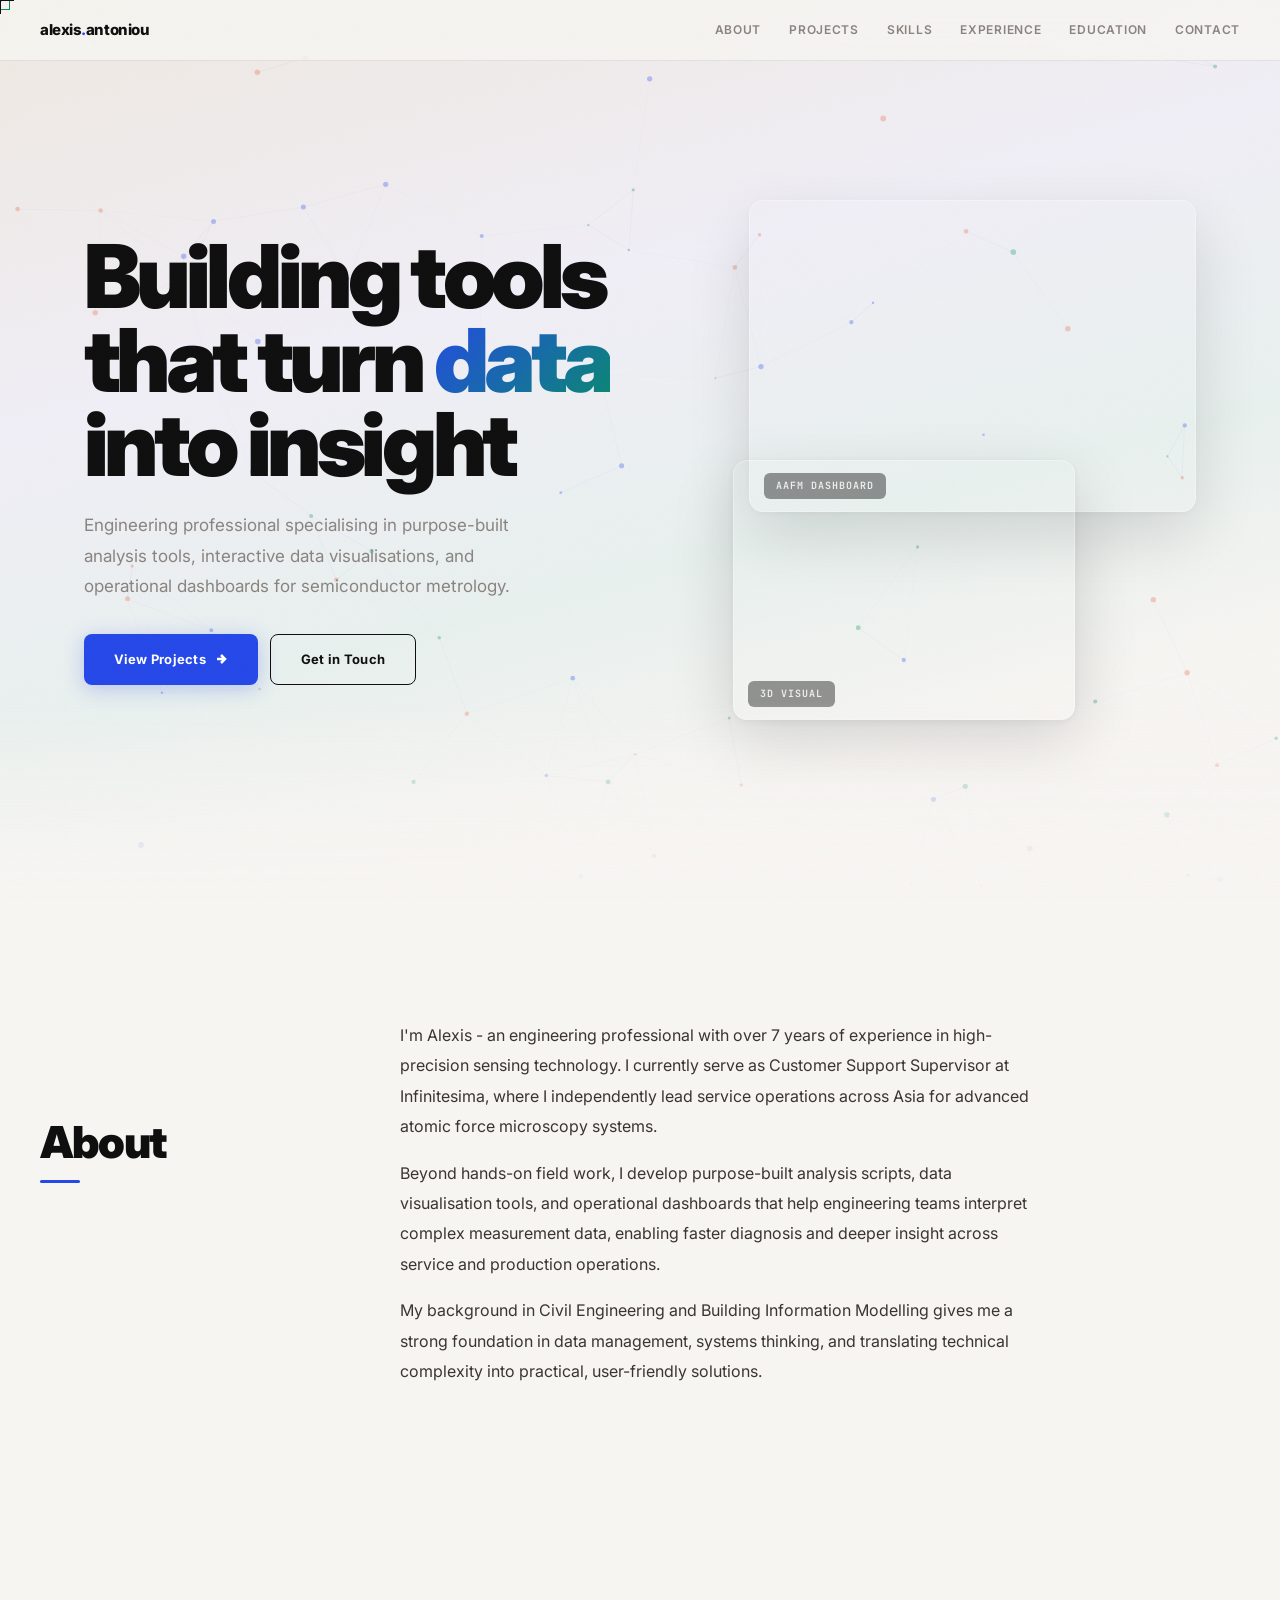
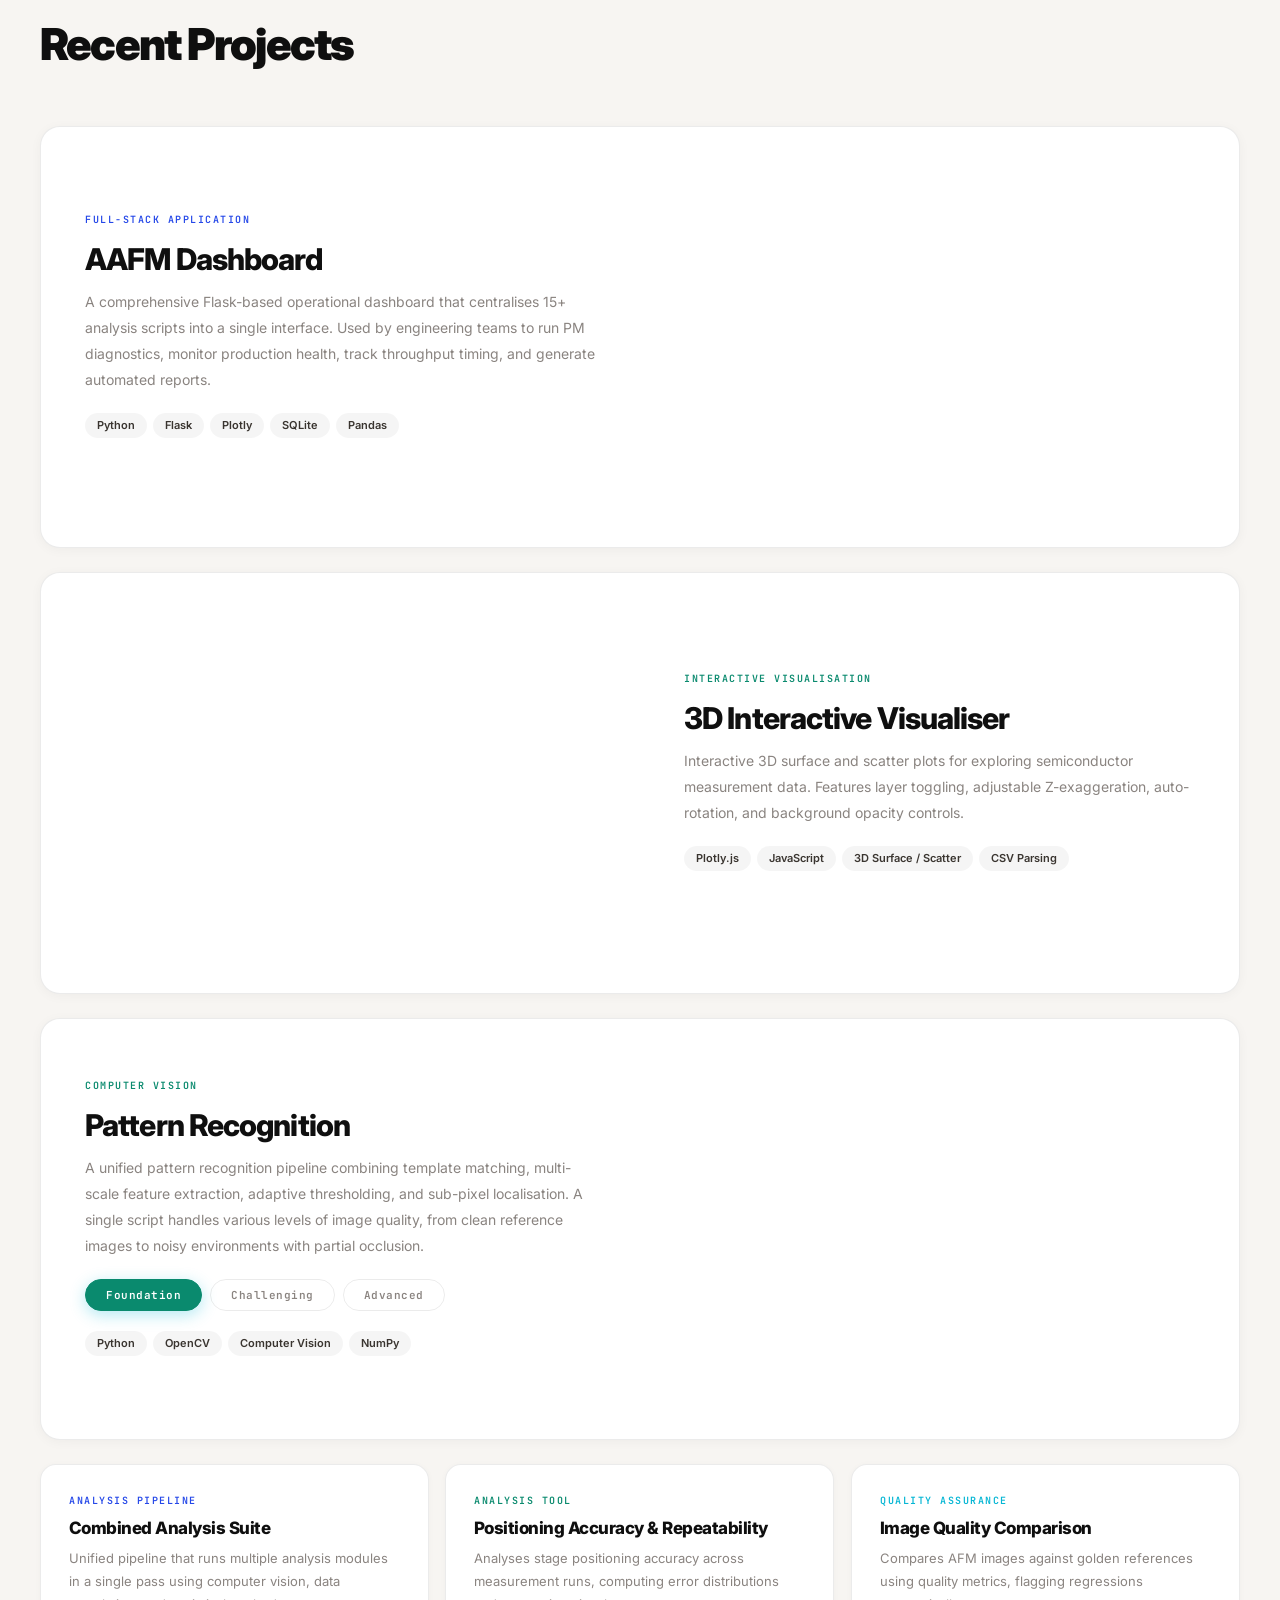
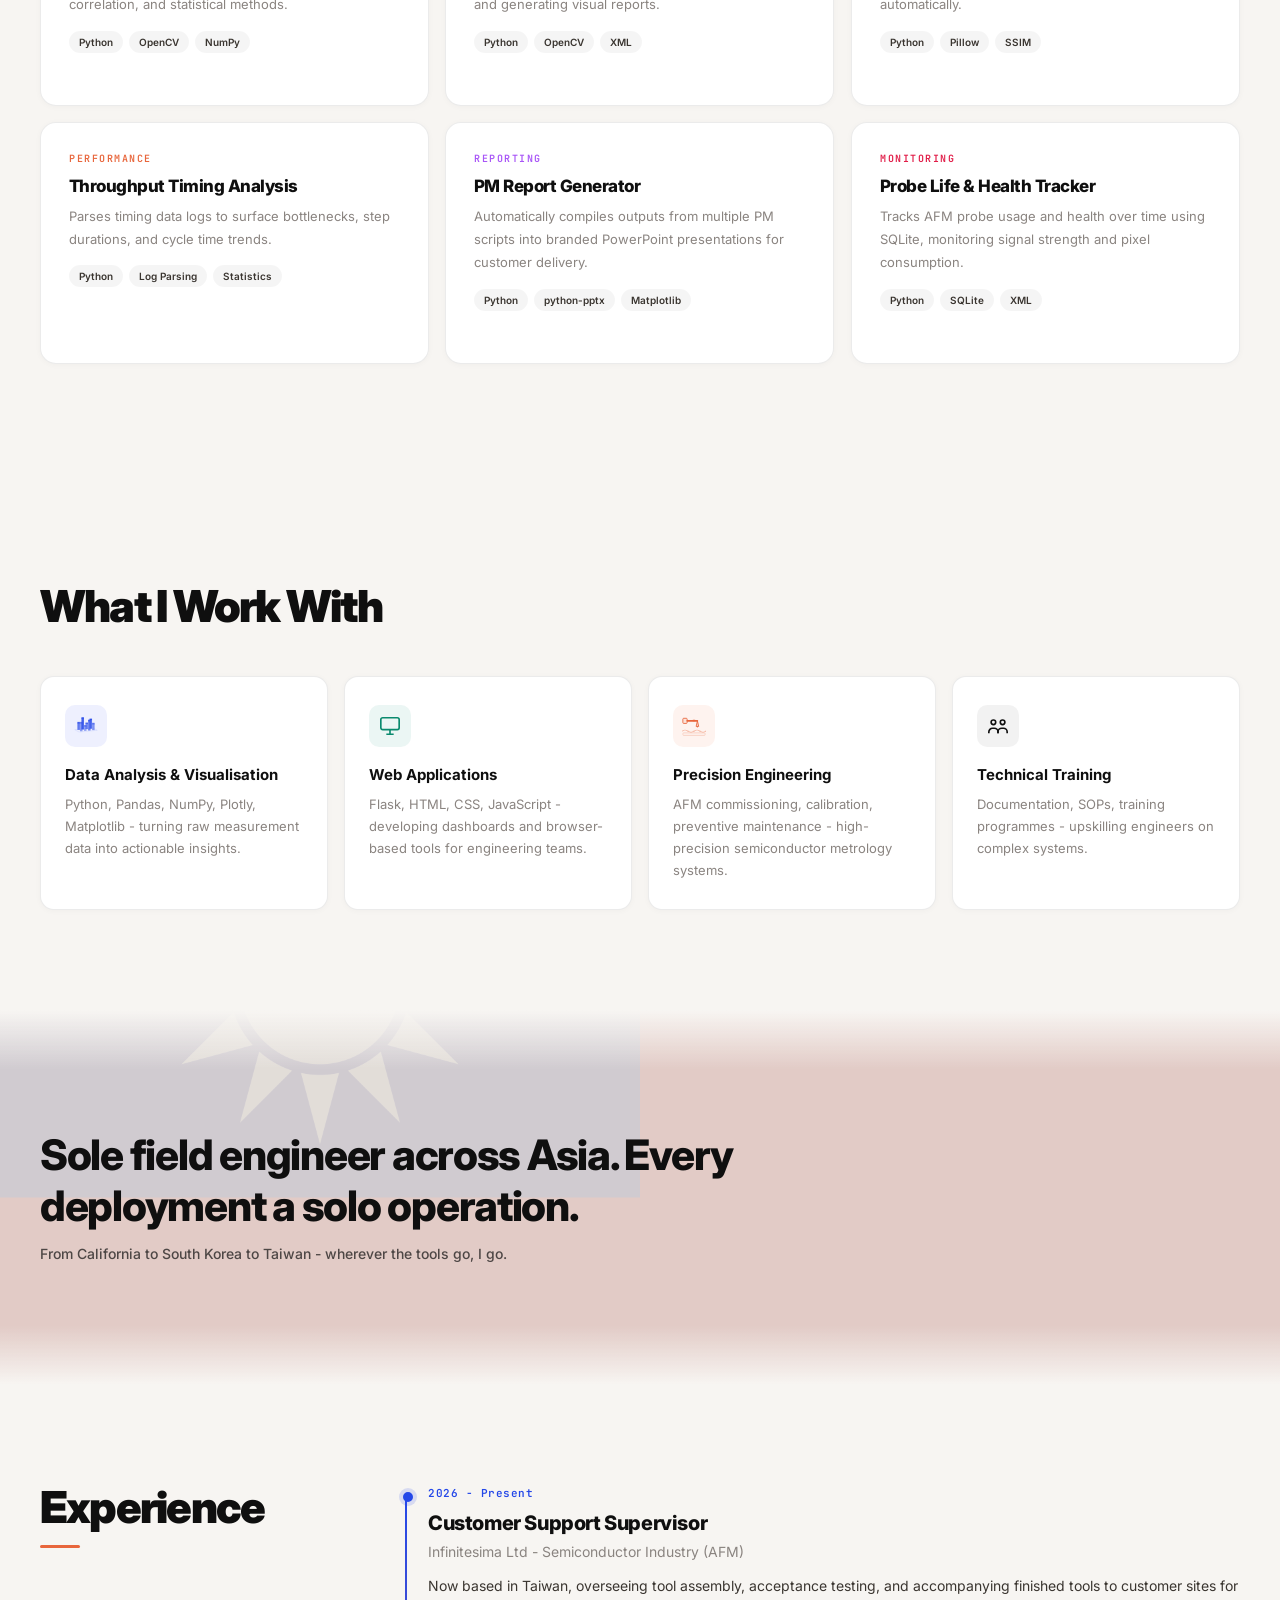
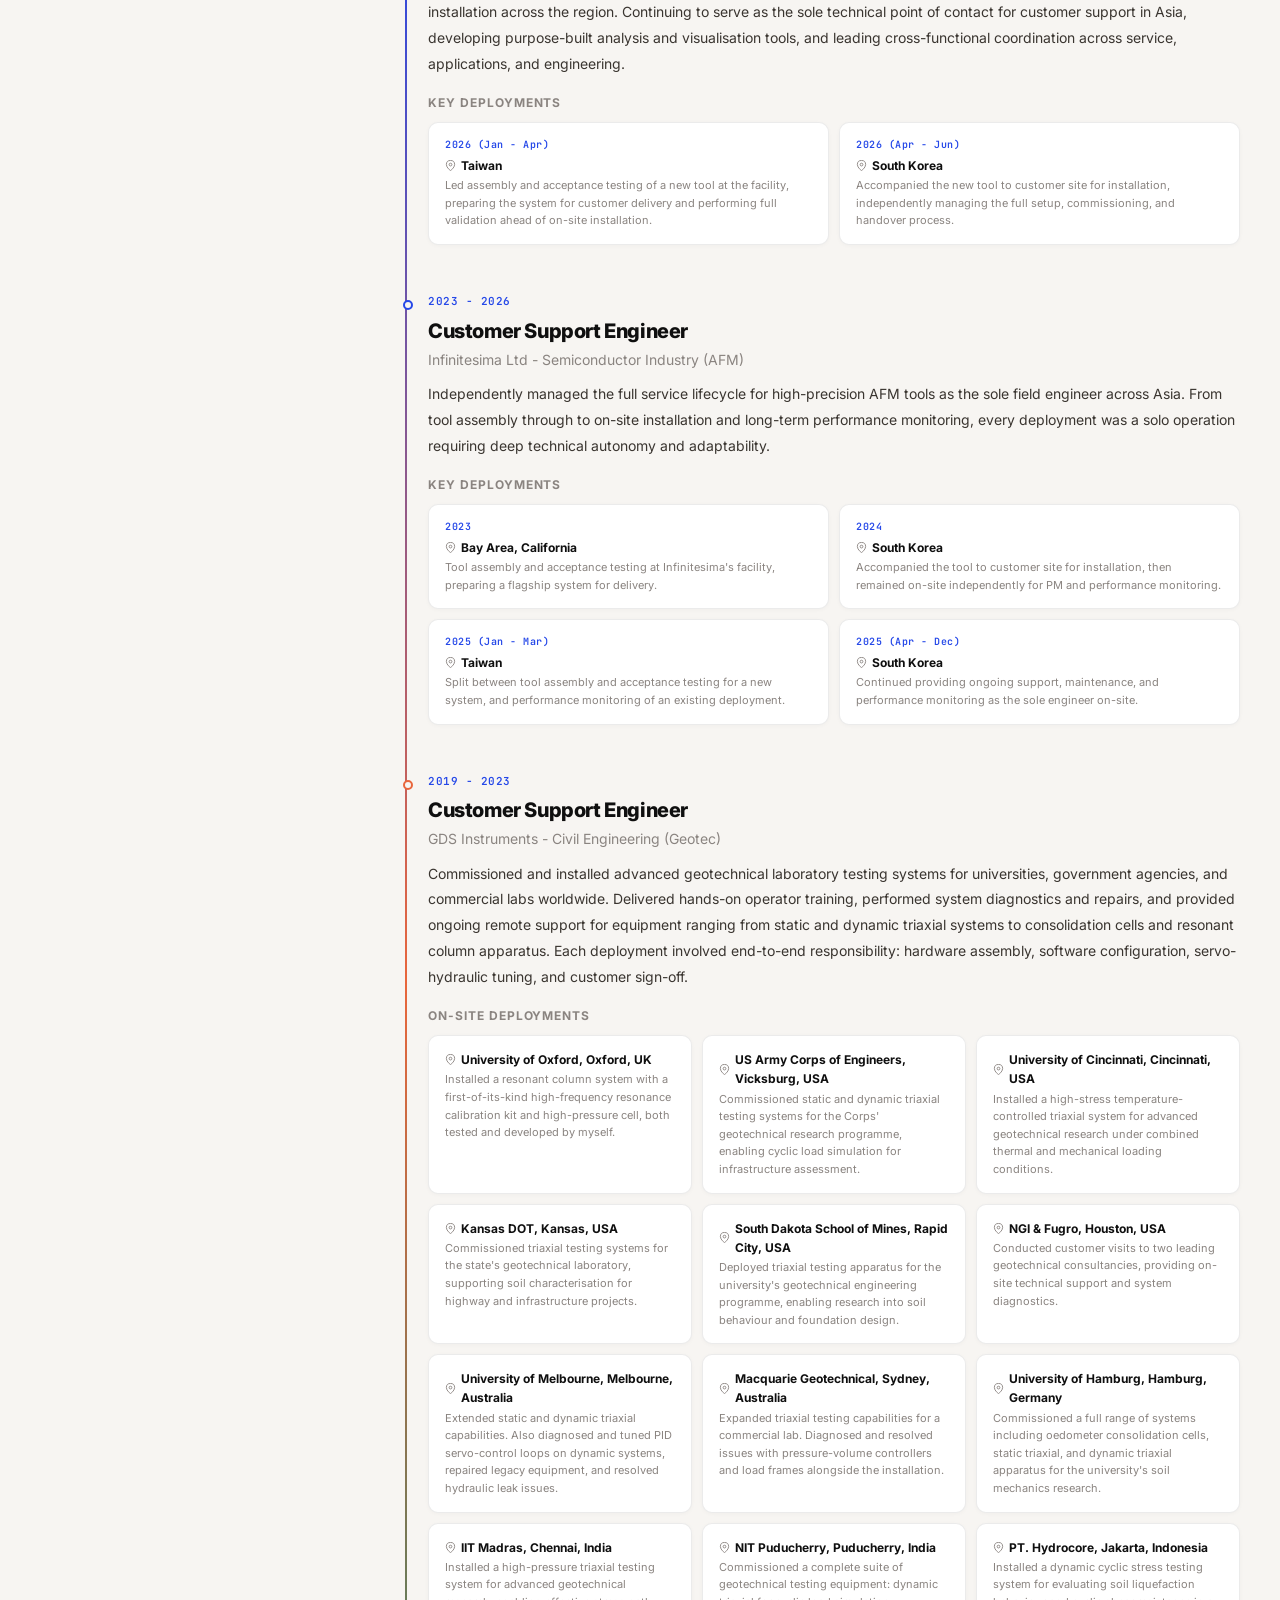
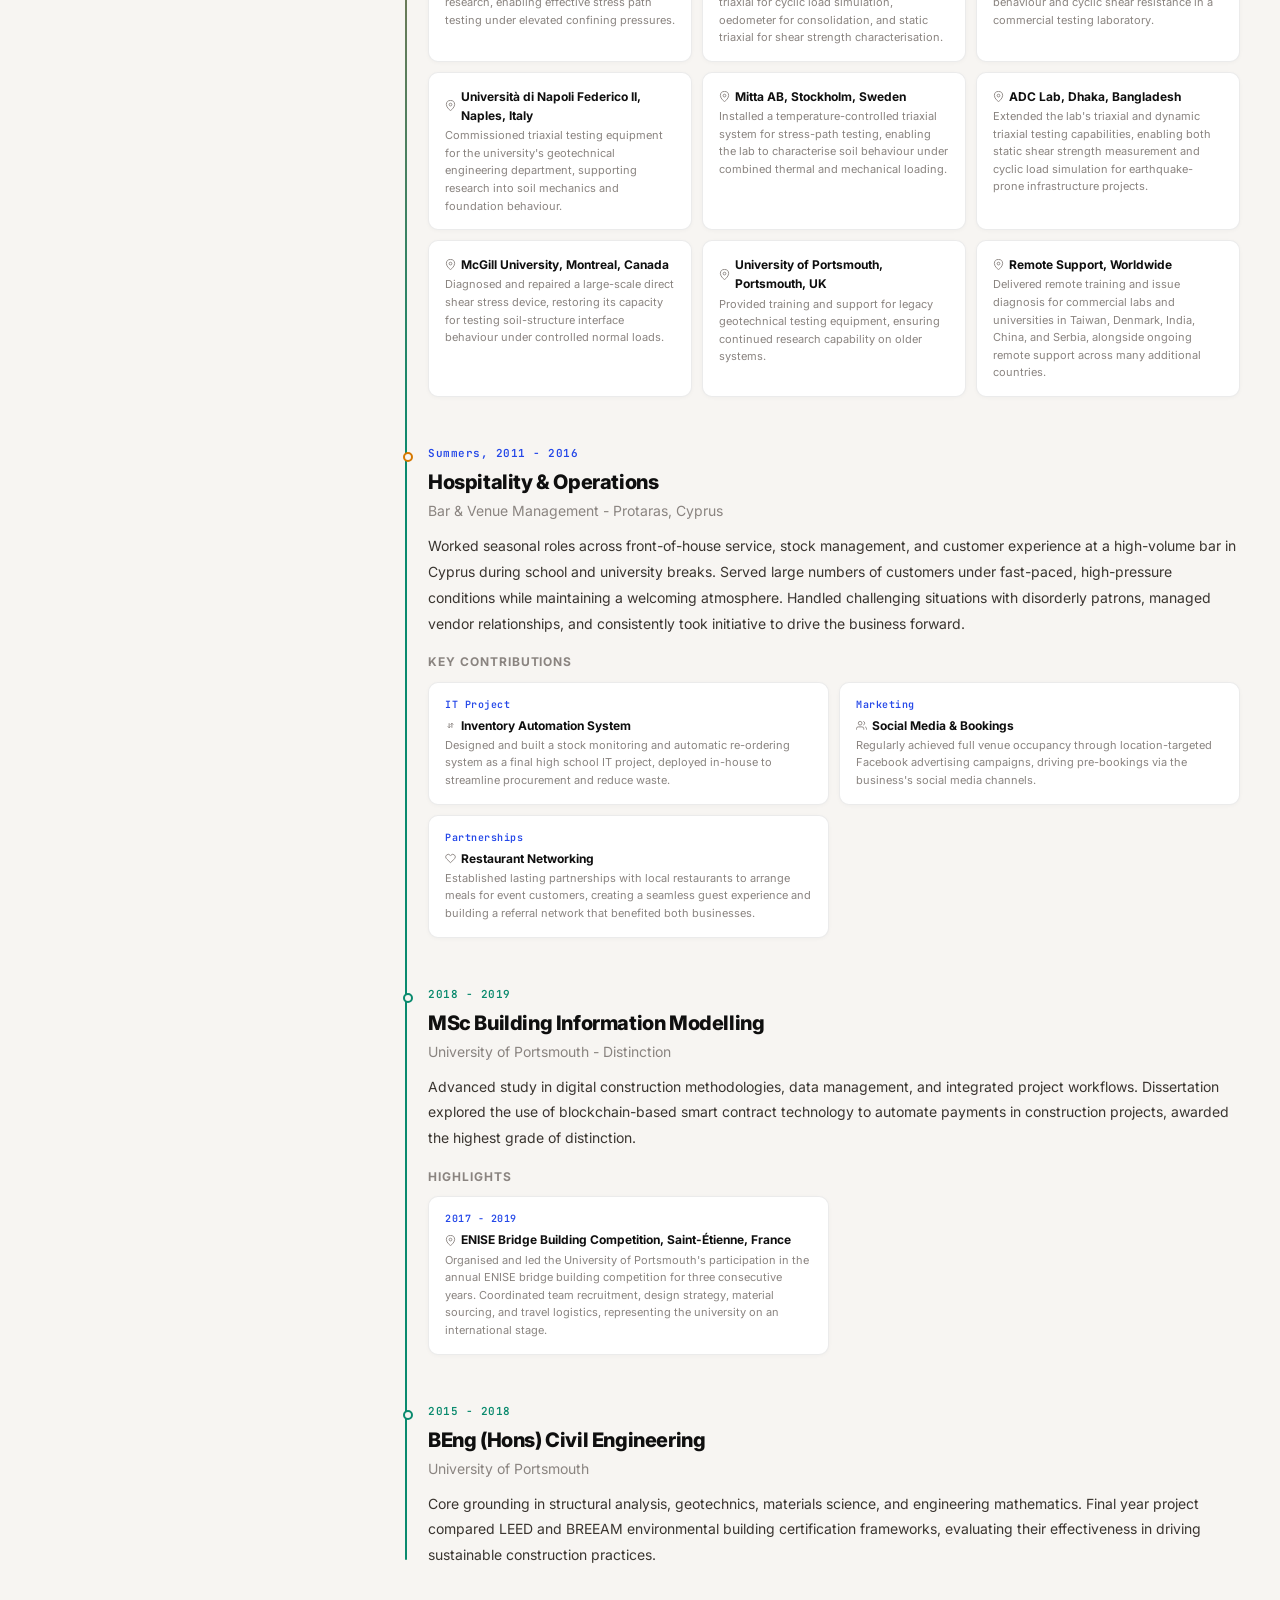
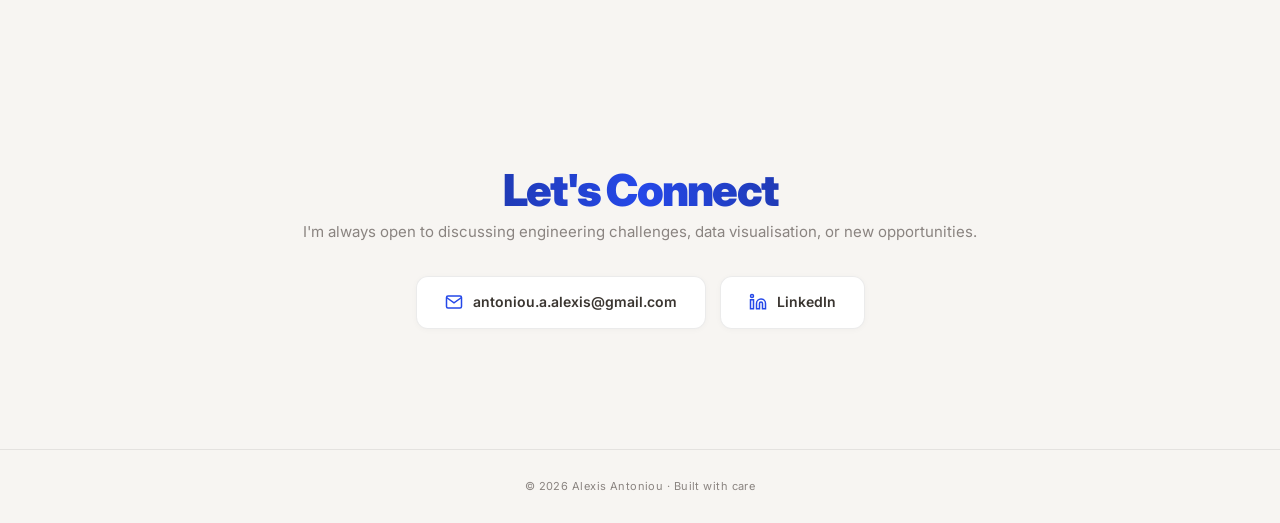
==== commit 20fdcd09: "Enhance proj-lg-info and pr-version-selector styles Added min-width and overflow-wrap styles to impr" ====
--- a/index.html
+++ b/index.html
@@ -279,7 +279,9 @@
 }
 .proj-lg:hover .proj-lg-visual video,
 .proj-lg:hover .proj-lg-visual .proj-mockup{transform:scale(1.04)}
-.proj-lg-info{padding:48px 44px;display:flex;flex-direction:column;justify-content:center}
+.proj-lg-info{padding:48px 44px;display:flex;flex-direction:column;justify-content:center;min-width:0}
+.proj-lg-info > *{min-width:0;max-width:100%;overflow-wrap:break-word;word-wrap:break-word}
+.proj-lg > *{min-width:0}
 .proj-tag{
   font-family:'JetBrains Mono',monospace;font-size:10px;font-weight:600;
   letter-spacing:1.5px;text-transform:uppercase;color:var(--accent);
@@ -346,17 +348,22 @@
 @media(min-width:641px) and (max-width:900px){.proj-grid{grid-template-columns:1fr 1fr}}
 
 /* Pattern Recognition version selector */
-.pr-version-selector{display:flex;gap:8px;margin-bottom:20px}
+.pr-version-selector{display:flex;gap:8px;margin-bottom:20px;flex-wrap:wrap}
 .pr-version-btn{
   font-family:'JetBrains Mono',monospace;font-size:11px;font-weight:600;
   letter-spacing:.5px;padding:8px 20px;border-radius:30px;border:1.5px solid var(--border);
   background:transparent;color:var(--muted);cursor:pointer;
   transition:all .35s cubic-bezier(.23,1,.32,1);
+  white-space:nowrap;
 }
 .pr-version-btn:hover{border-color:var(--accent2);color:var(--accent2)}
 .pr-version-btn.active{
   background:var(--accent2);border-color:var(--accent2);color:#fff;
   box-shadow:0 4px 16px rgba(6,182,212,.3);
+}
+@media(max-width:640px){
+  .pr-version-selector{gap:6px}
+  .pr-version-btn{padding:7px 14px;font-size:10px;flex:1 1 auto;text-align:center;min-width:0}
 }
 
 /* ════════════════════════════════════════════════════
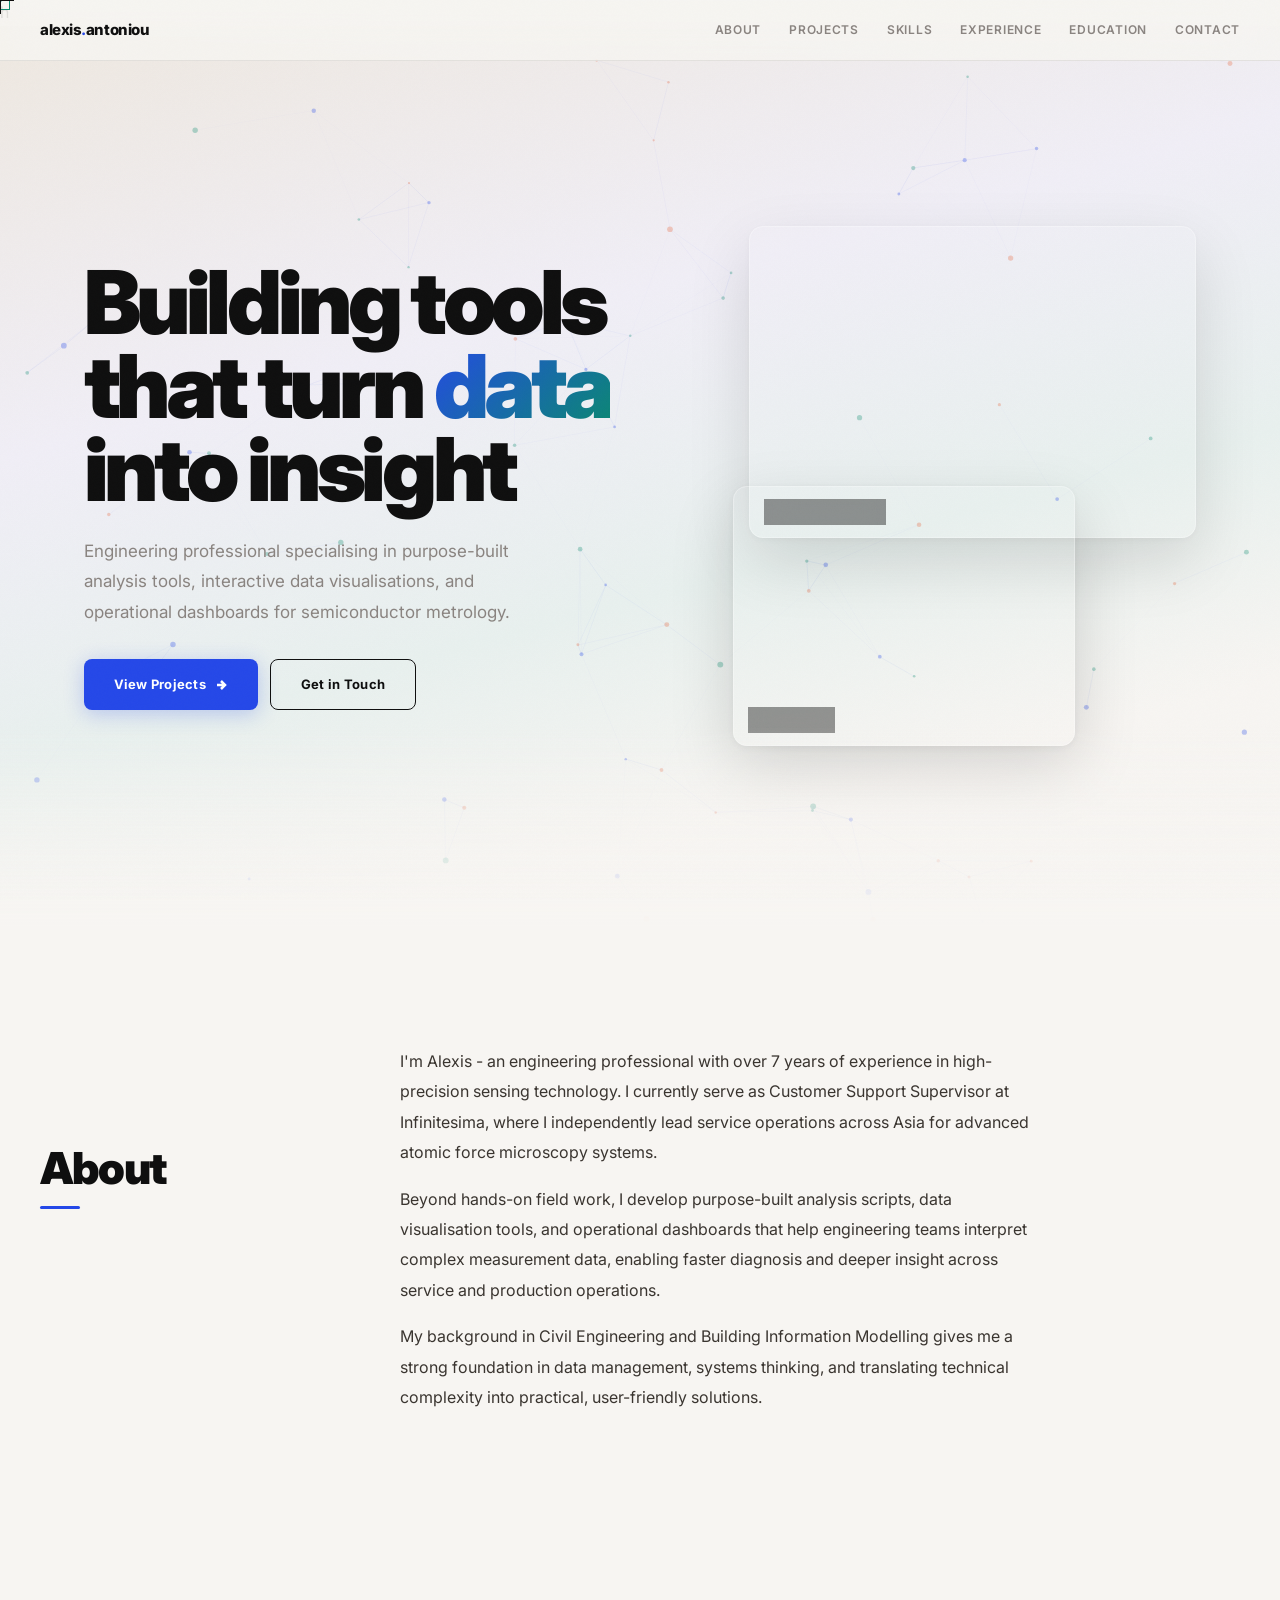
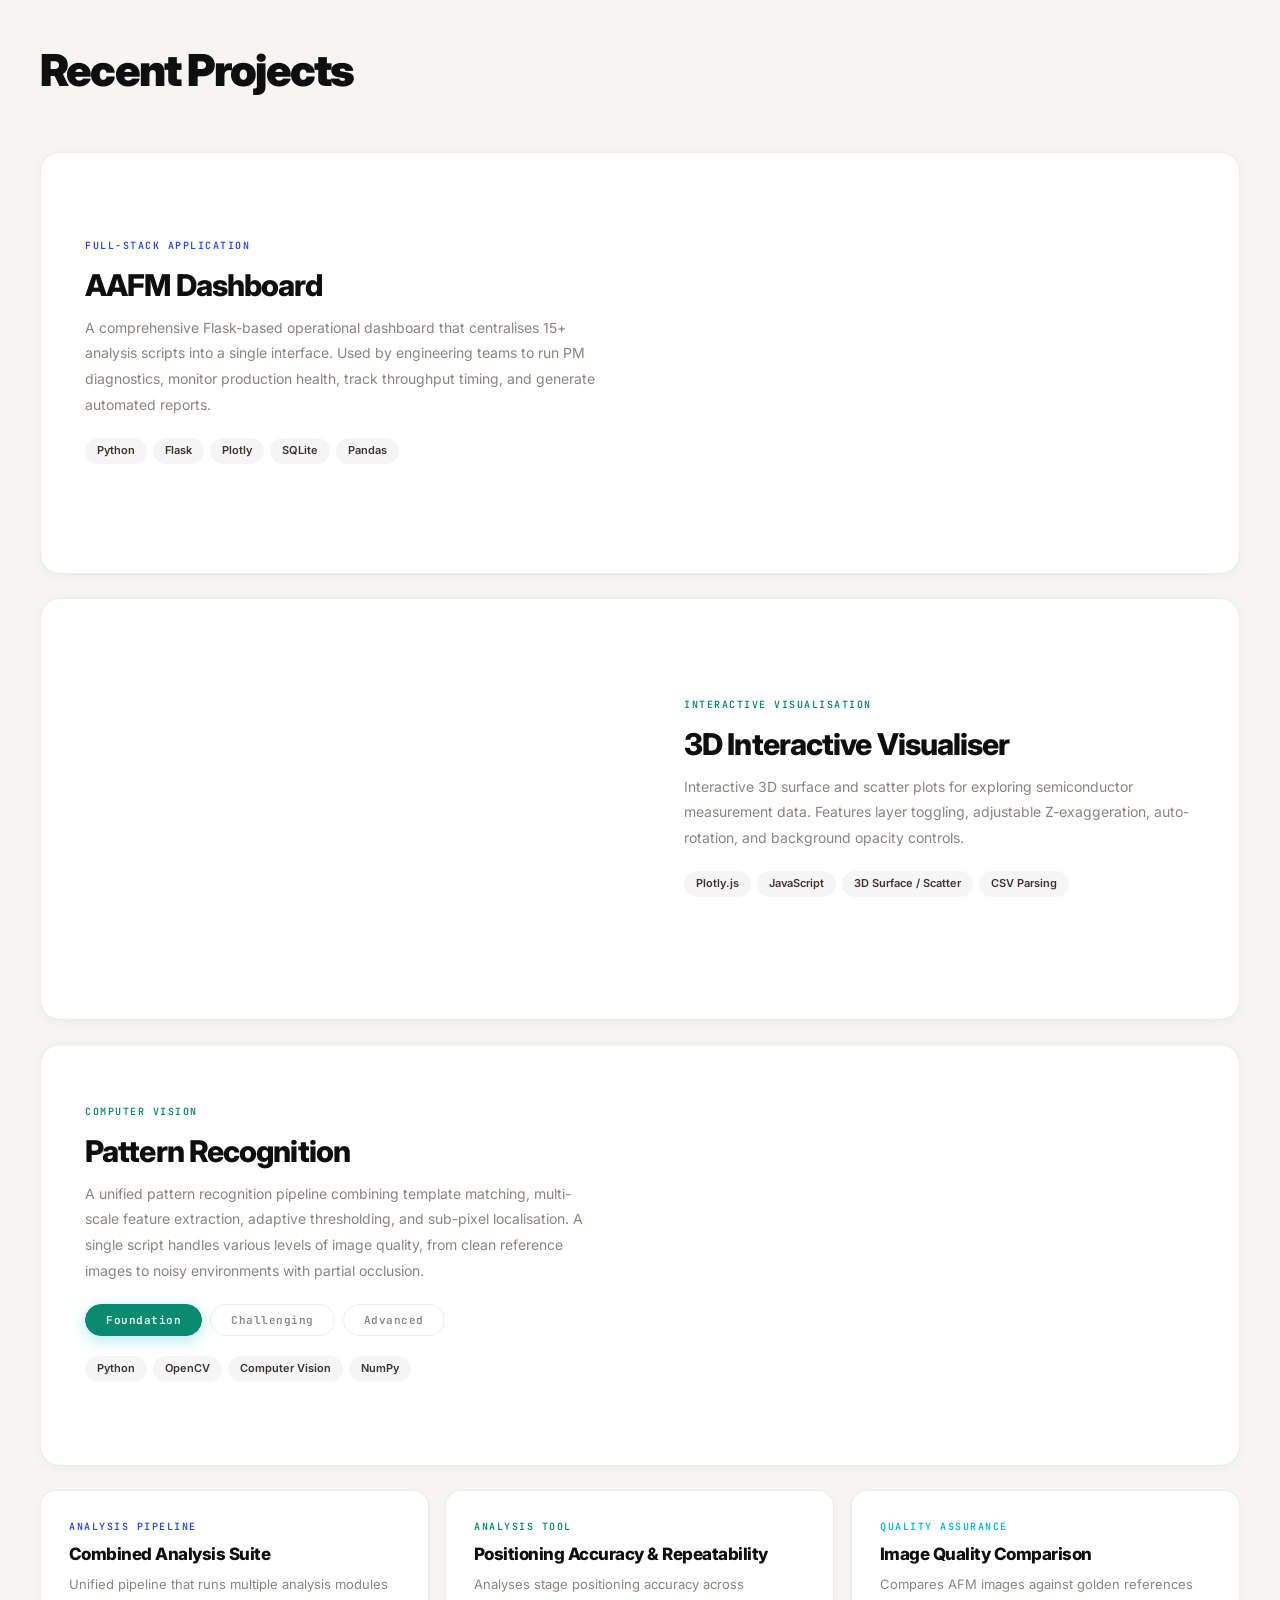
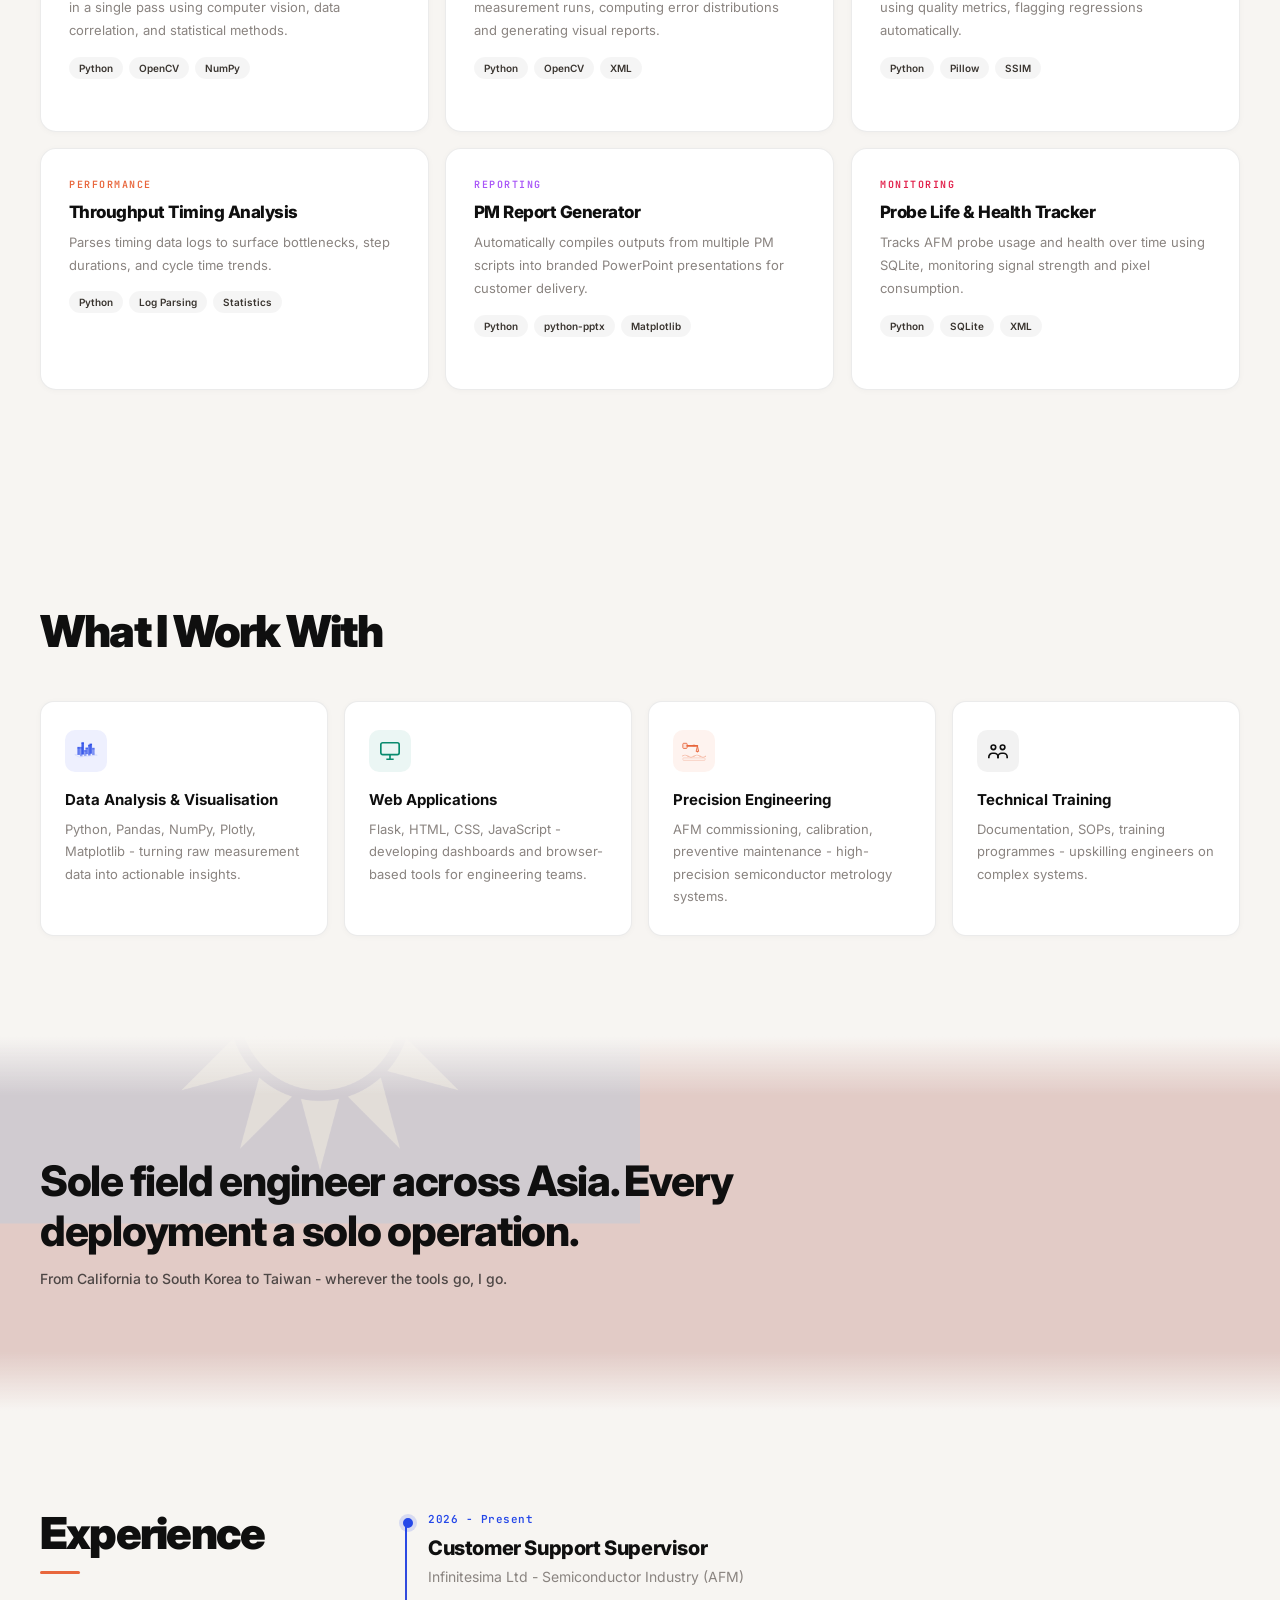
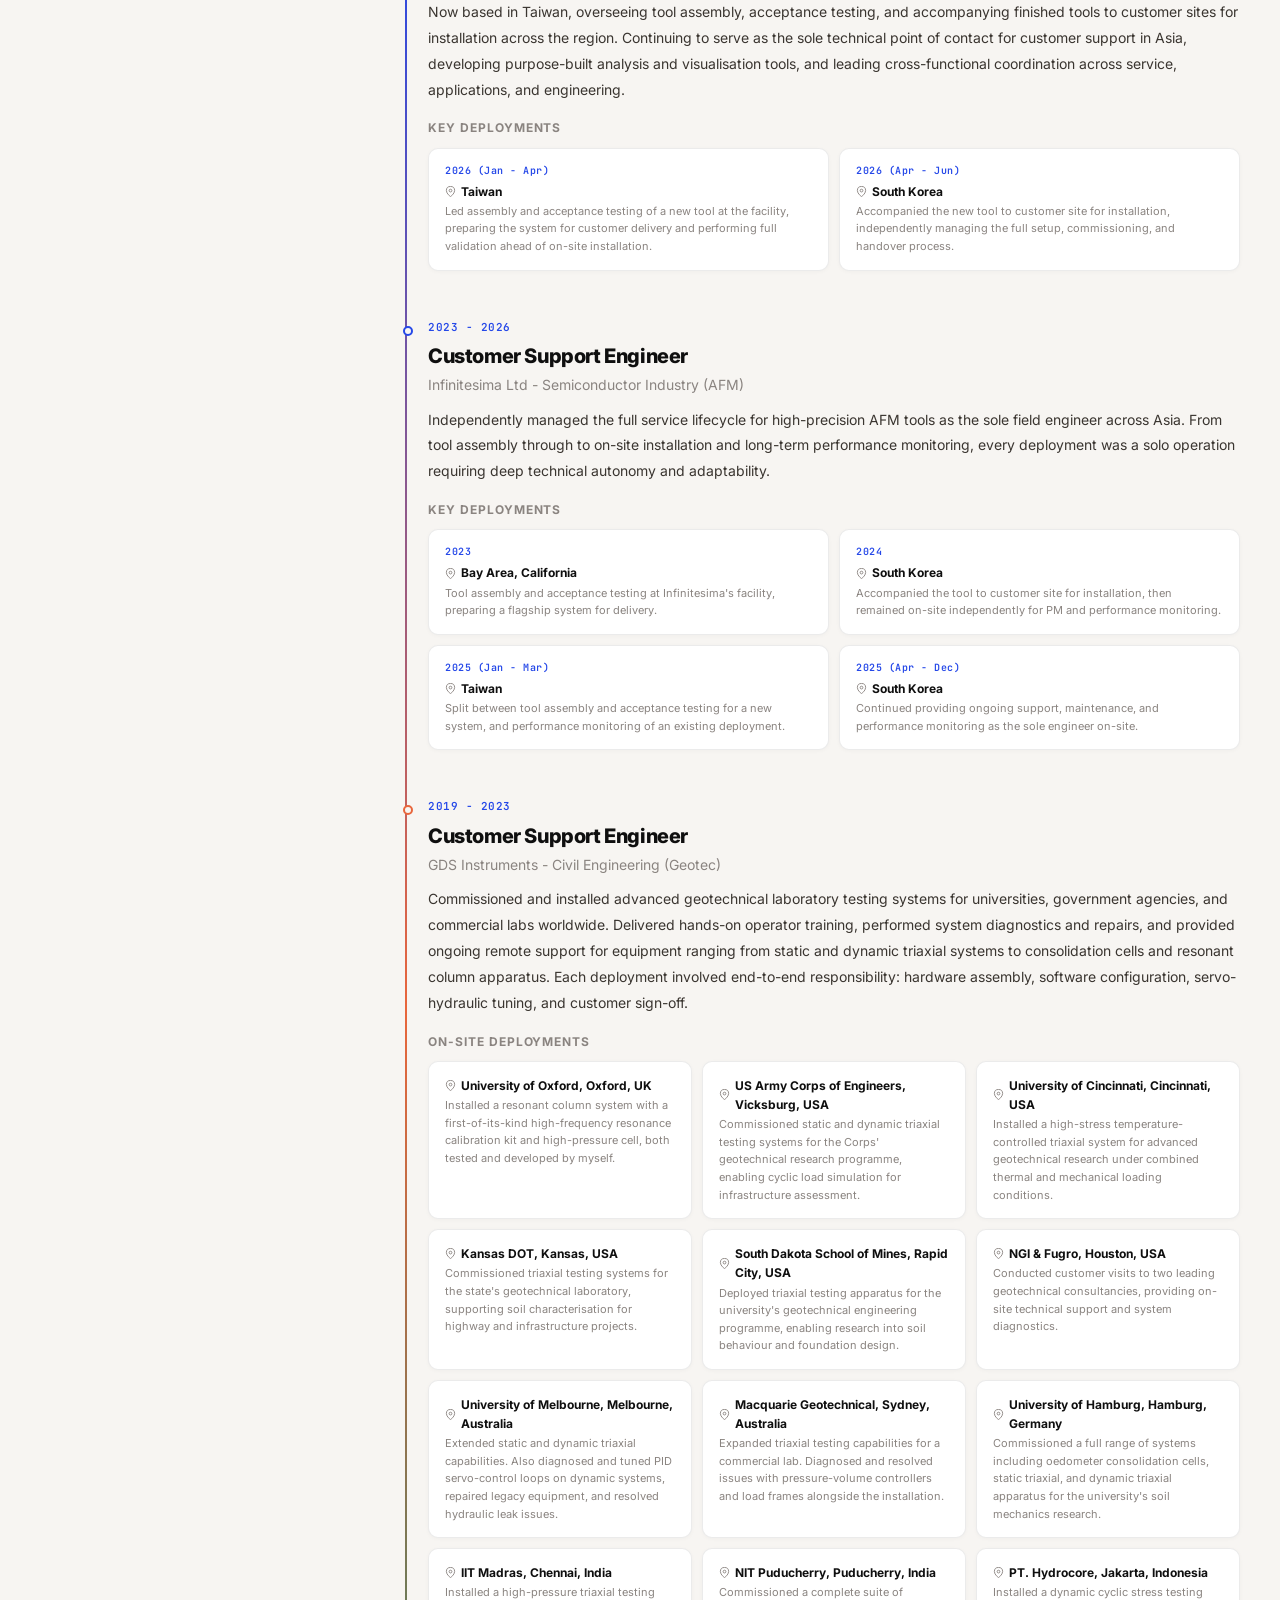
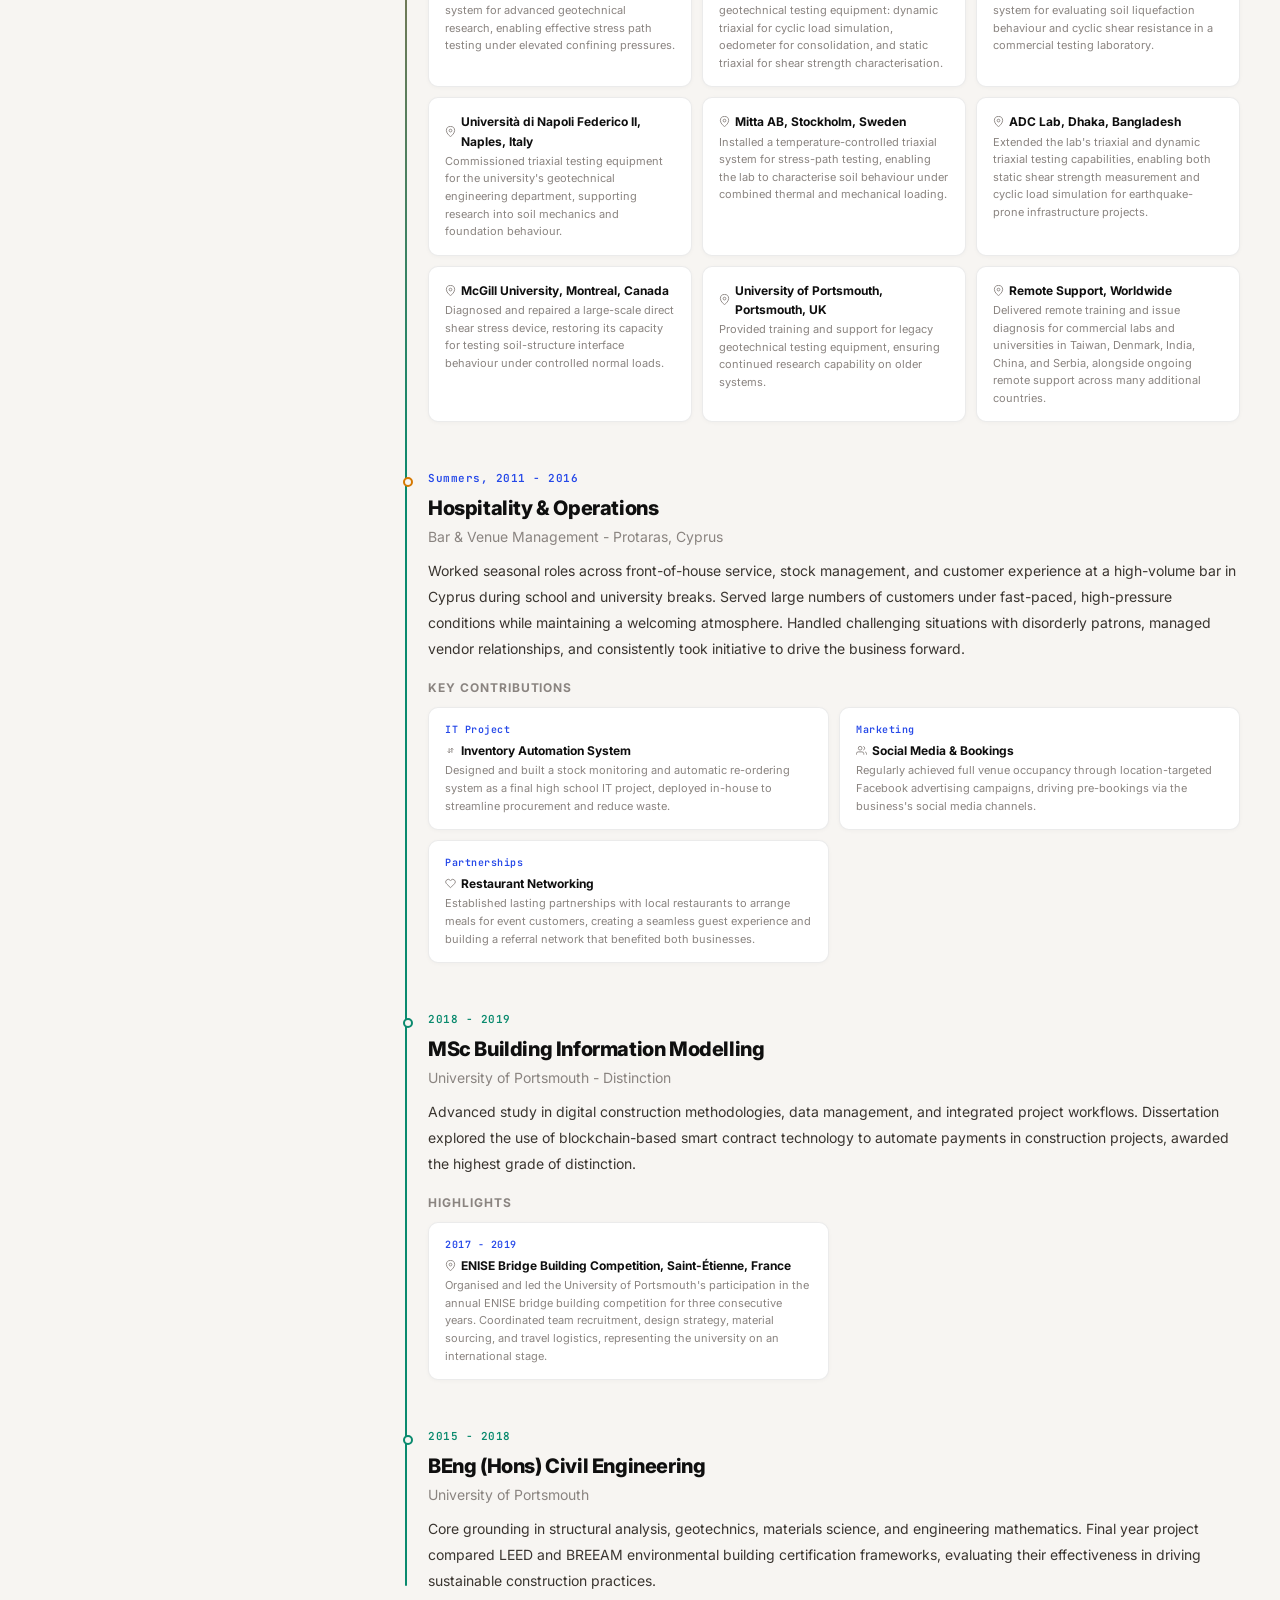
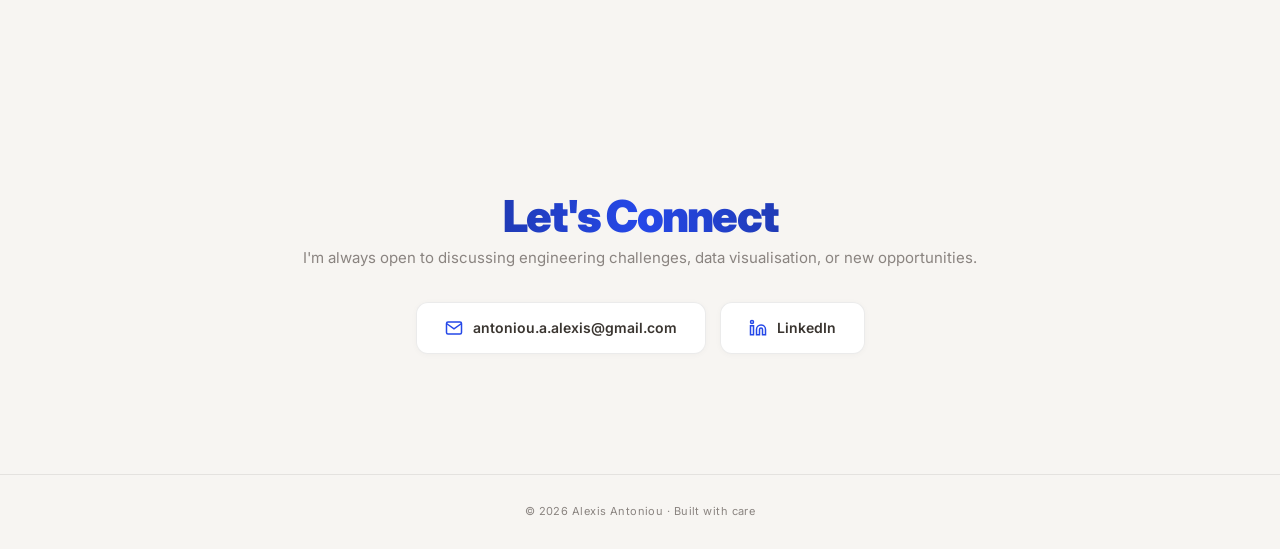
==== commit dbcfdd66: "g" ====
--- a/index.html
+++ b/index.html
@@ -5,7 +5,7 @@
 <meta name="viewport" content="width=device-width, initial-scale=1.0">
 <title>Alexis Antoniou - Portfolio</title>
 <link rel="preconnect" href="https://fonts.googleapis.com">
-<link href="https://fonts.googleapis.com/css2?family=Inter:wght@300;400;500;600;700;800;900&family=JetBrains+Mono:wght@400;500;600&display=swap" rel="stylesheet">
+<link href="https://fonts.googleapis.com/css2?family=Inter:wght@300;400;500;600;700;800;900&family=JetBrains+Mono:wght@400;500;600&display=swap" rel="stylesheet">h
 <style>
 *,*::before,*::after{box-sizing:border-box;margin:0;padding:0}
 html{scroll-behavior:smooth;font-size:16px}
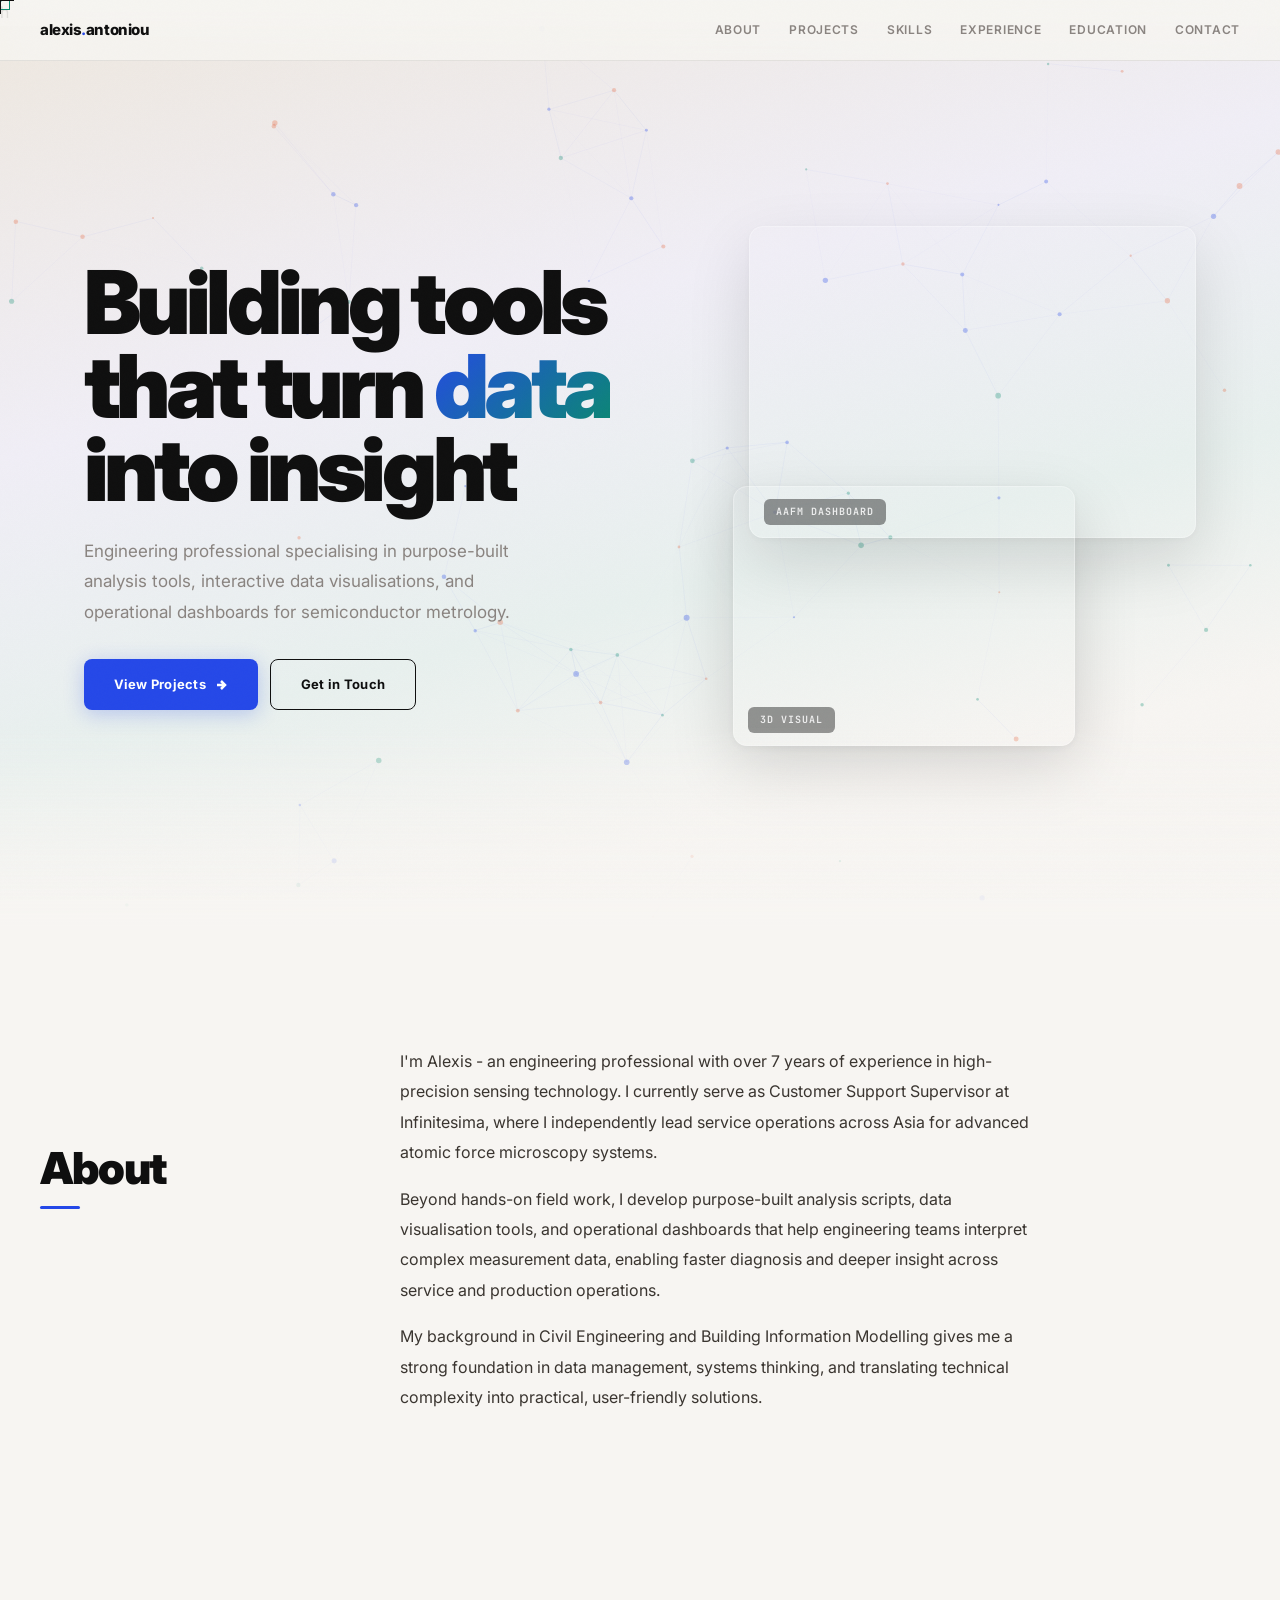
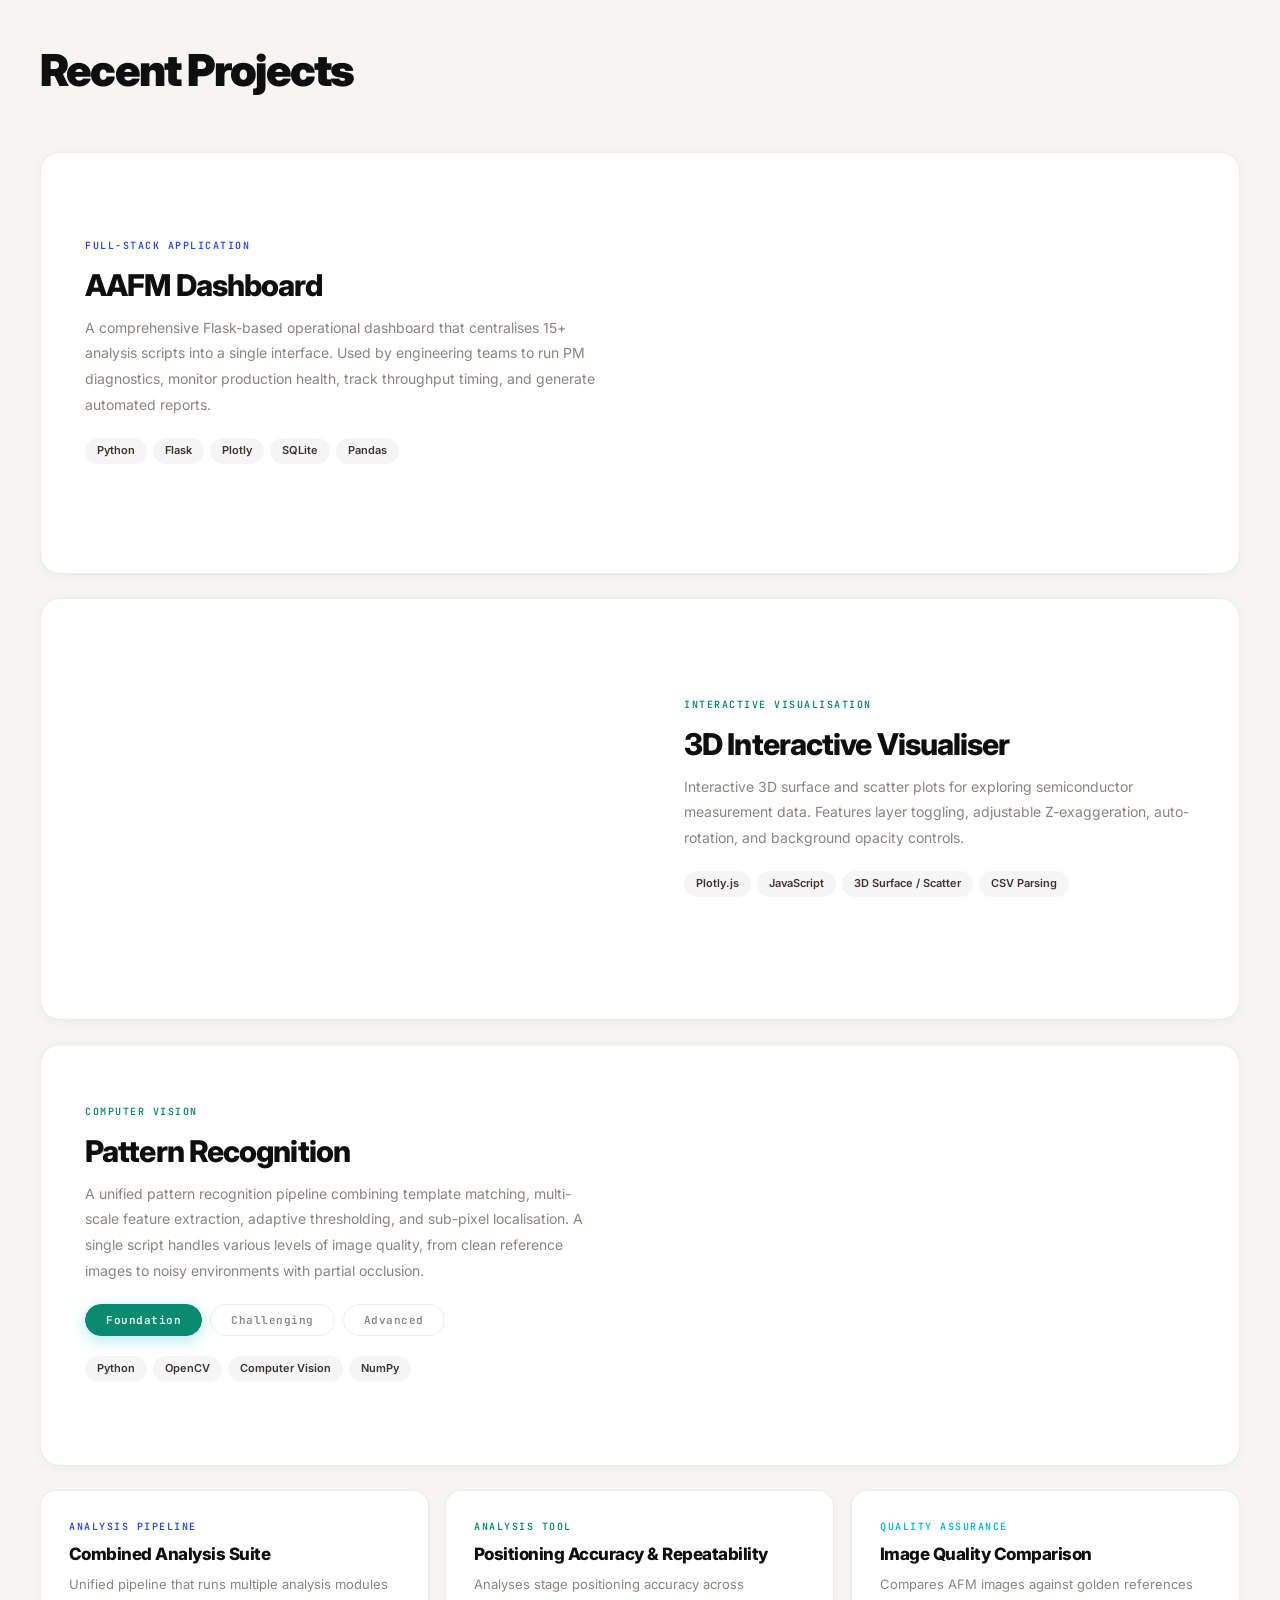
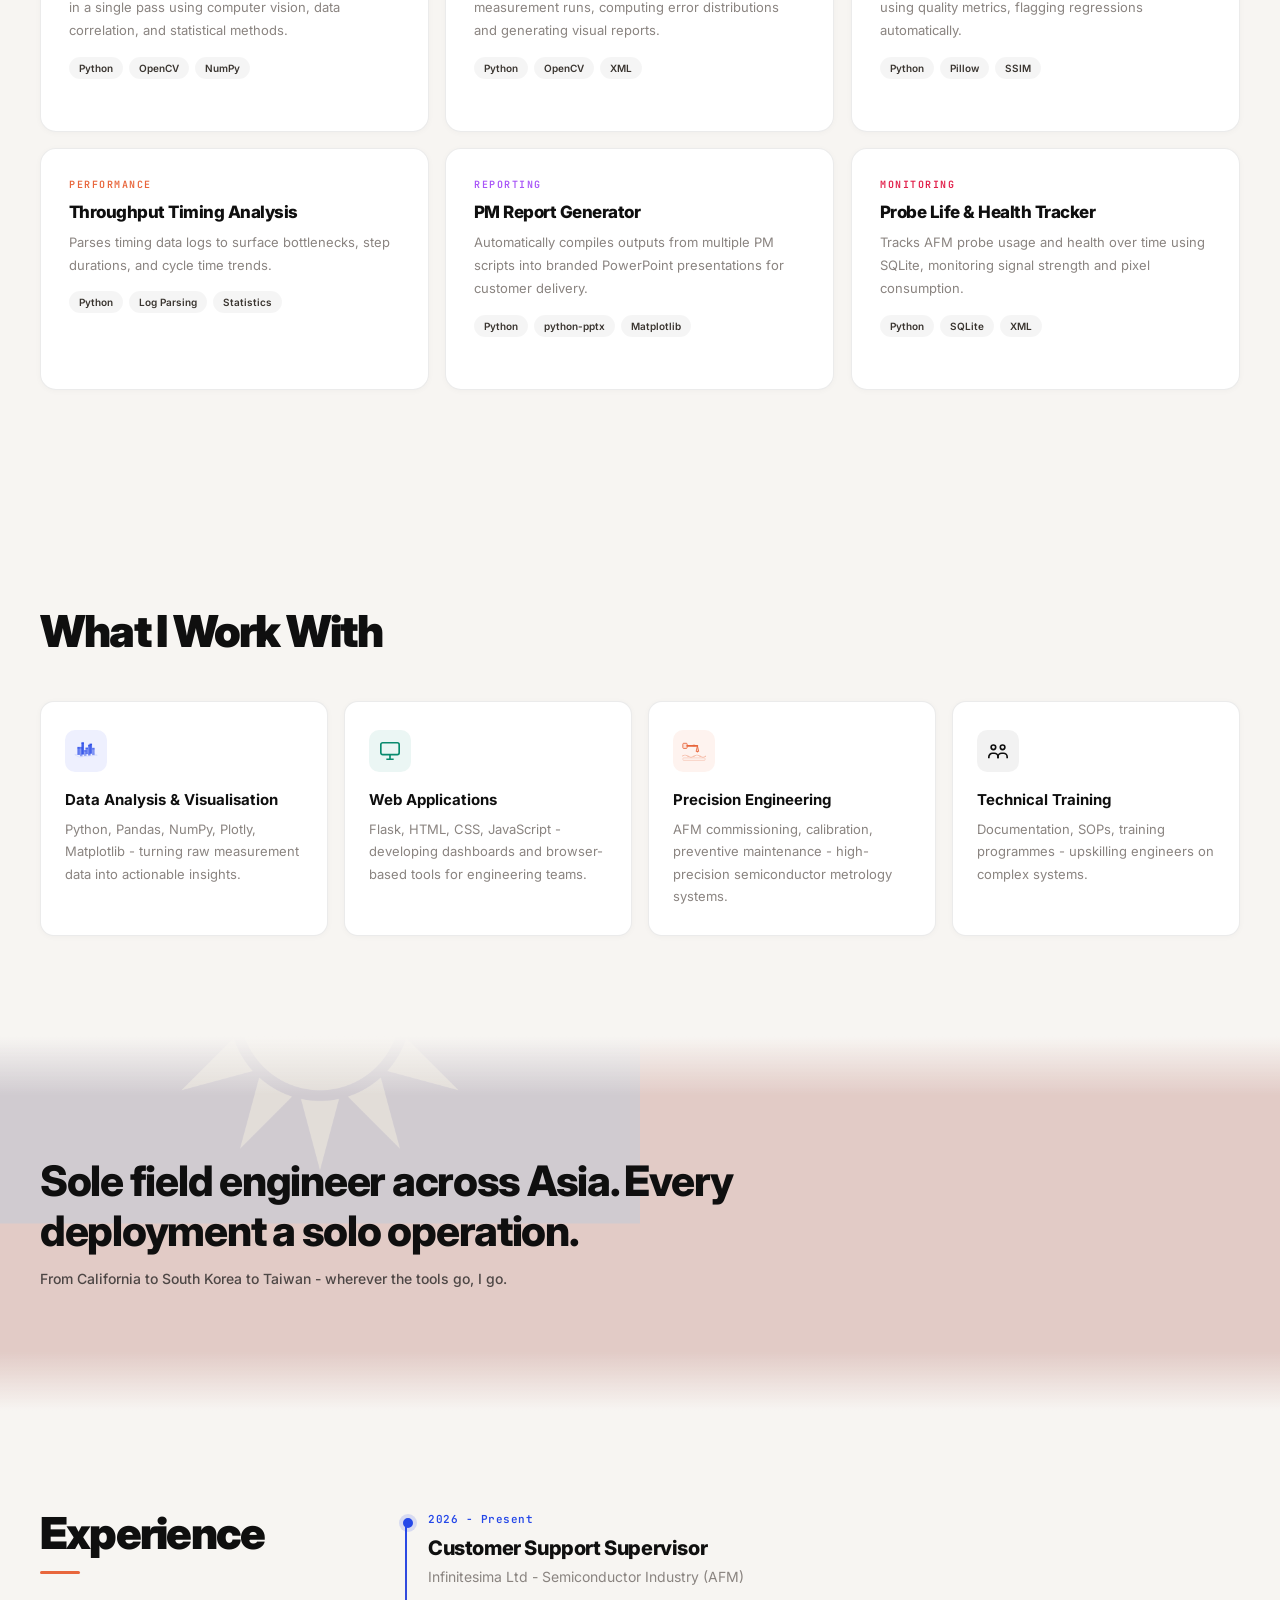
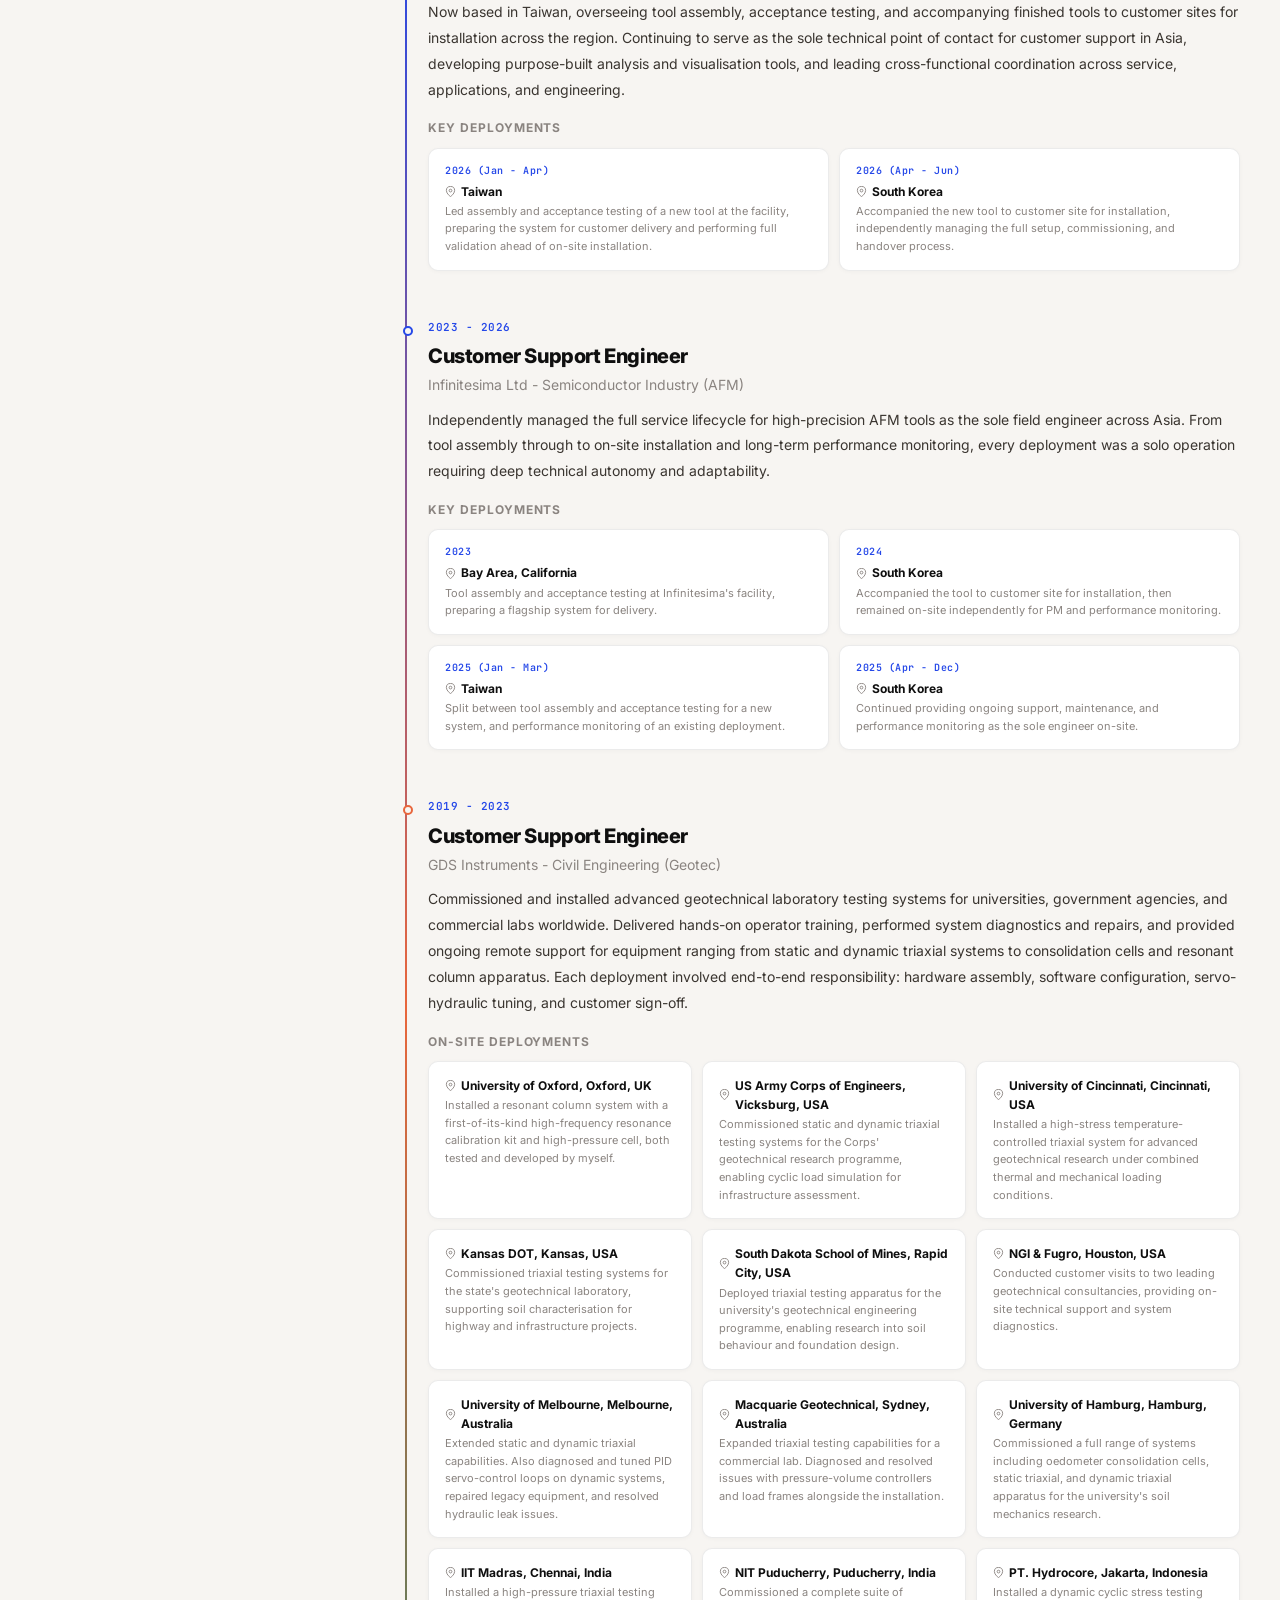
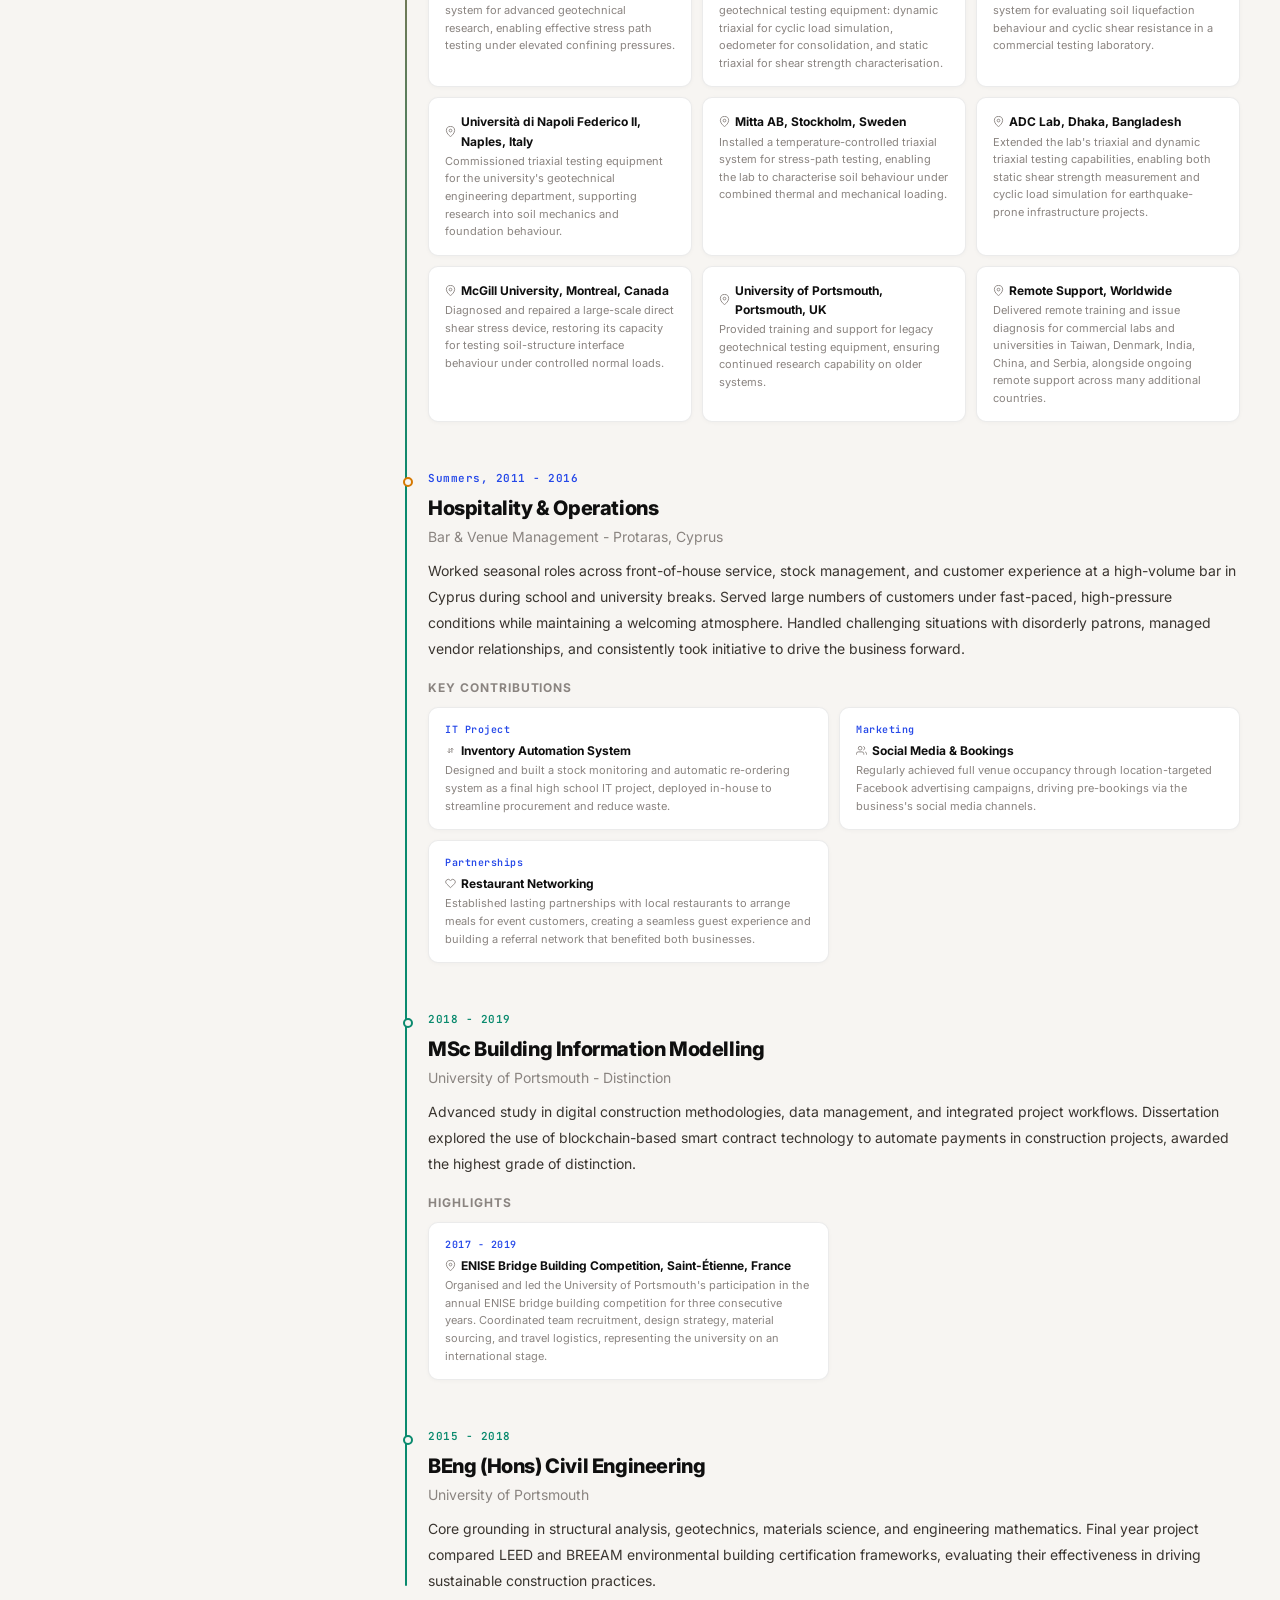
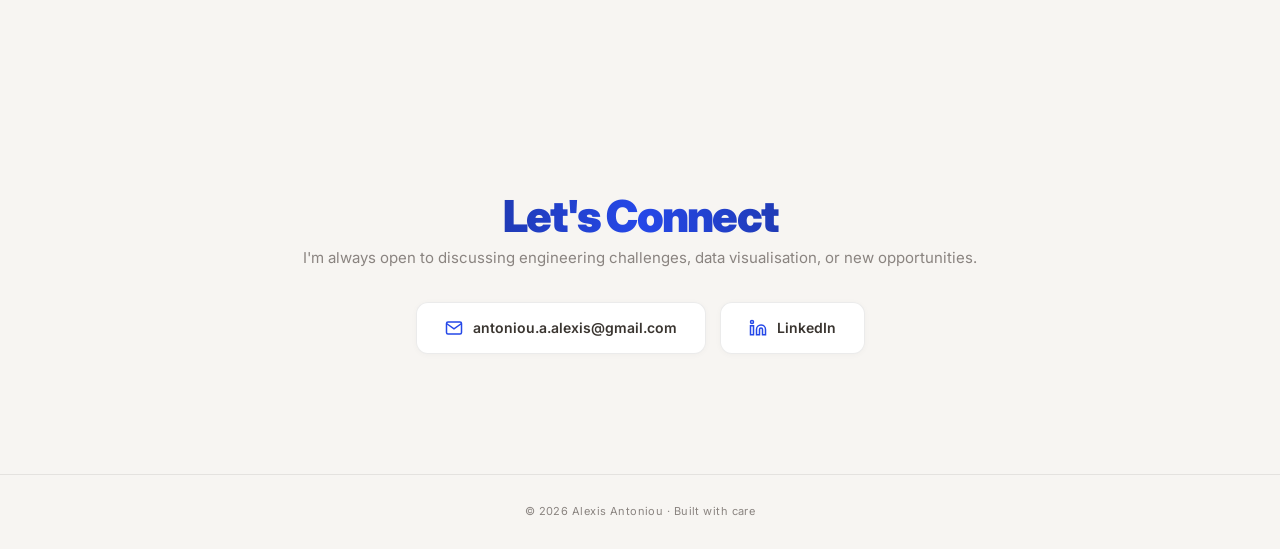
==== commit b4766211: "Accessibility & performance improvements: trim fonts, fix cursor defaults, improve contrast - Remove" ====
--- a/index.html
+++ b/index.html
@@ -5,13 +5,13 @@
 <meta name="viewport" content="width=device-width, initial-scale=1.0">
 <title>Alexis Antoniou - Portfolio</title>
 <link rel="preconnect" href="https://fonts.googleapis.com">
-<link href="https://fonts.googleapis.com/css2?family=Inter:wght@300;400;500;600;700;800;900&family=JetBrains+Mono:wght@400;500;600&display=swap" rel="stylesheet">h
+<link href="https://fonts.googleapis.com/css2?family=Inter:wght@400;500;600;700;800;900&family=JetBrains+Mono:wght@400;600&display=swap" rel="stylesheet">h
 <style>
 *,*::before,*::after{box-sizing:border-box;margin:0;padding:0}
 html{scroll-behavior:smooth;font-size:16px}
-body{font-family:'Inter',system-ui,sans-serif;background:var(--bg);color:var(--text);line-height:1.6;overflow-x:hidden;cursor:none}
-a{color:inherit;text-decoration:none;cursor:none}
-button{cursor:none}
+body{font-family:'Inter',system-ui,sans-serif;background:var(--bg);color:var(--text);line-height:1.6;overflow-x:hidden;cursor:auto}
+a{color:inherit;text-decoration:none;cursor:auto}
+button{cursor:auto}
 img,video{max-width:100%;display:block}
 
 :root{
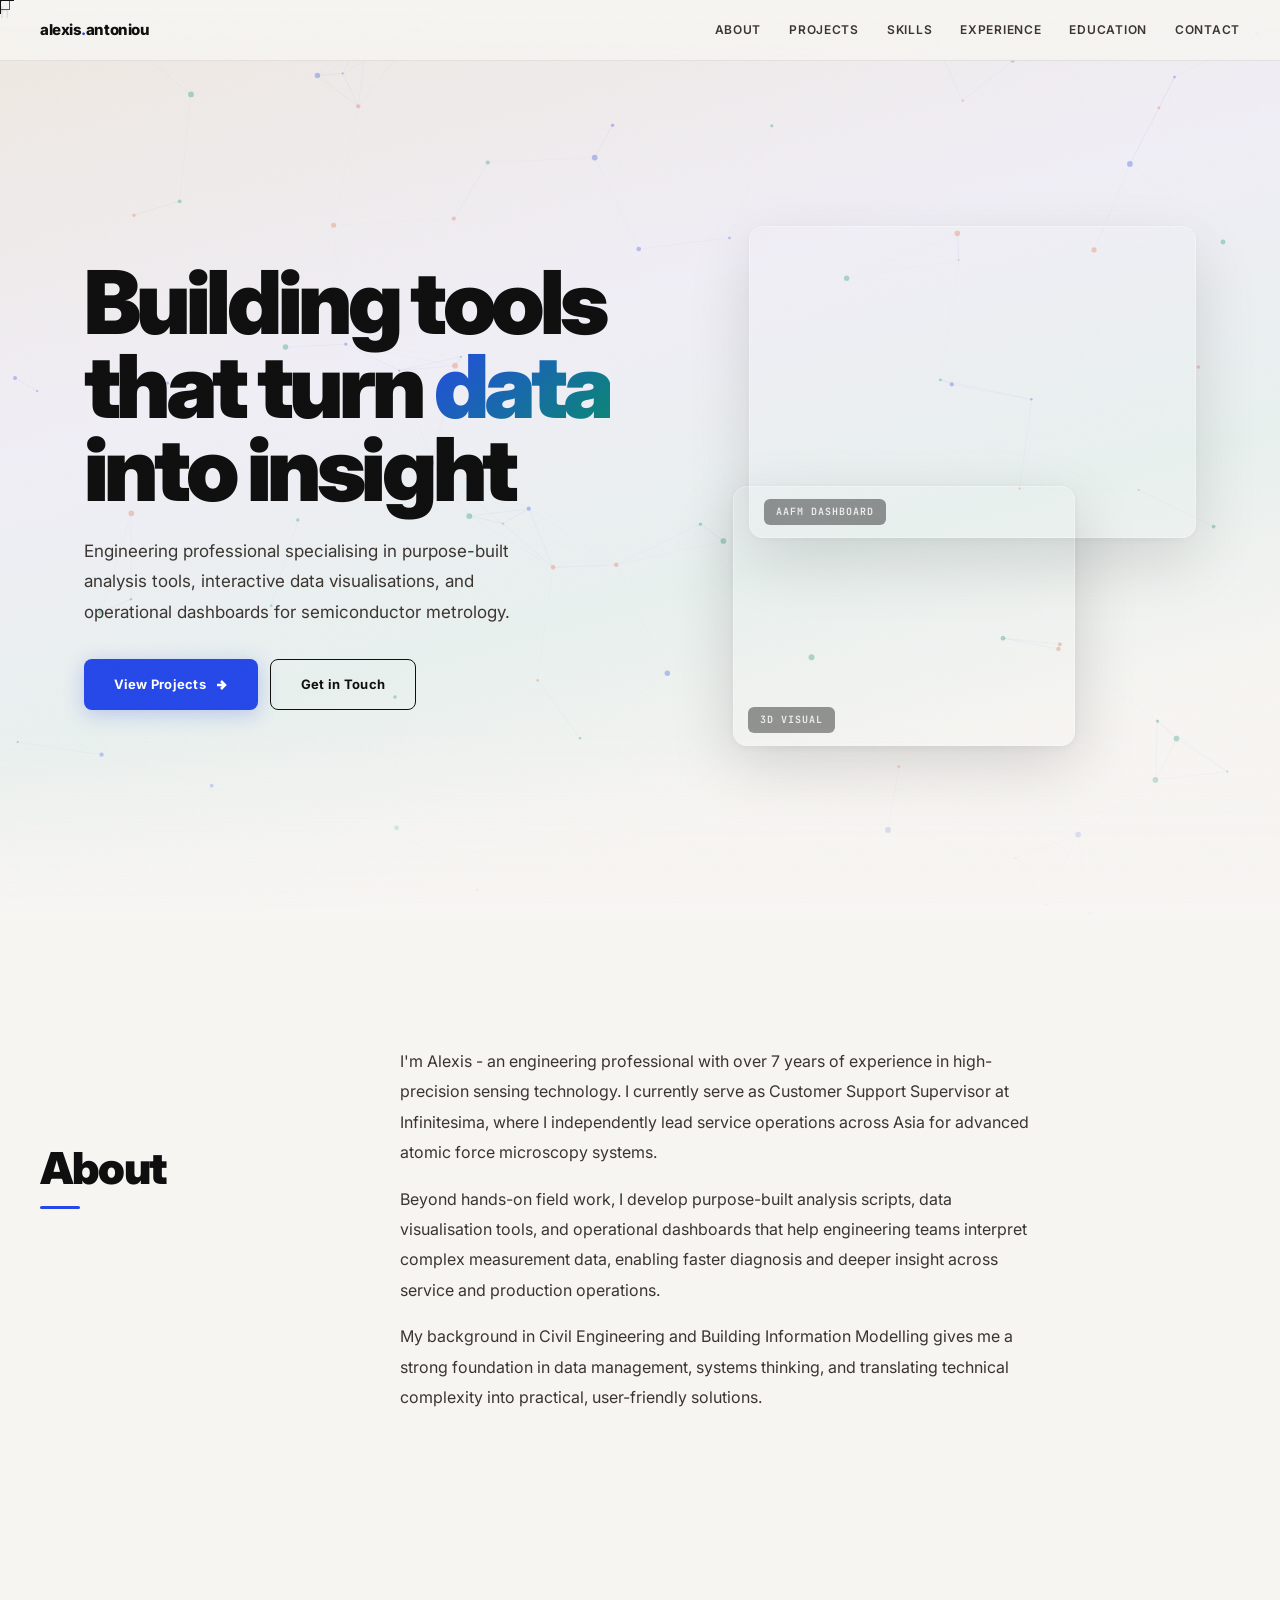
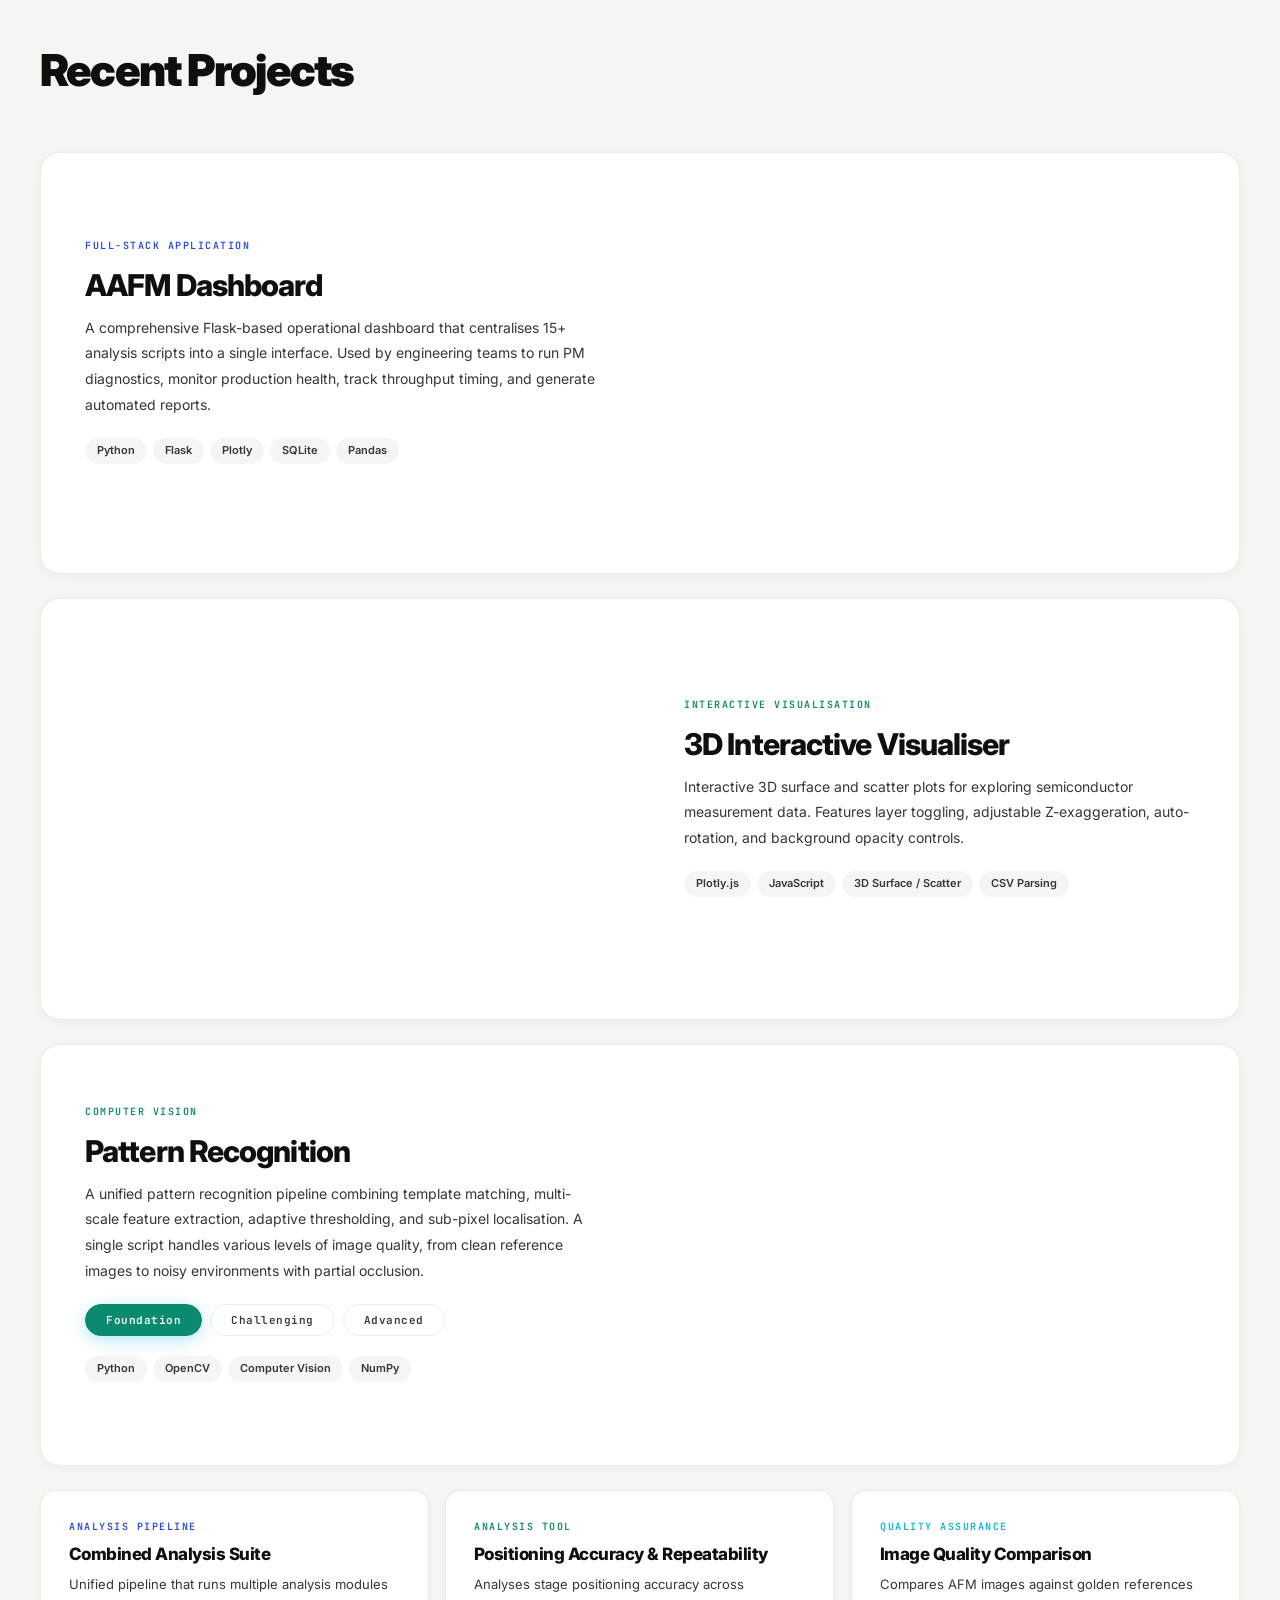
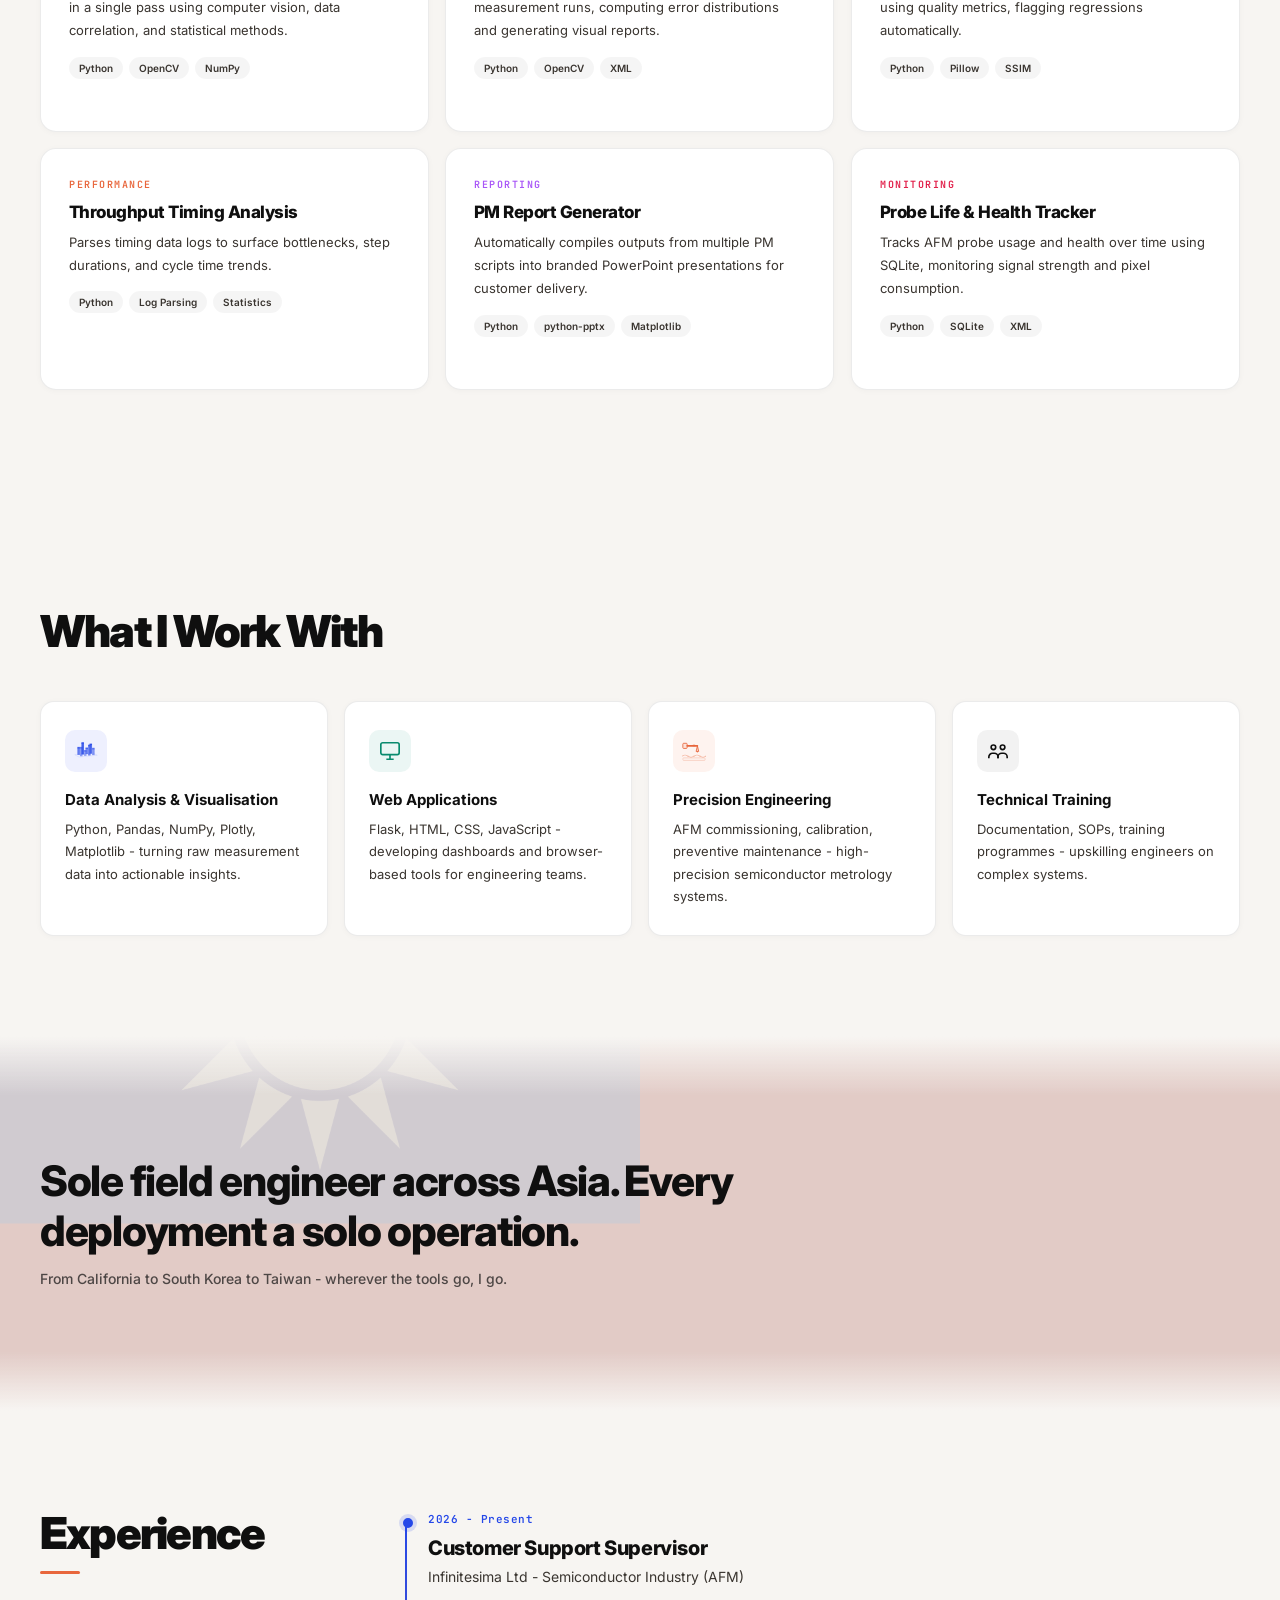
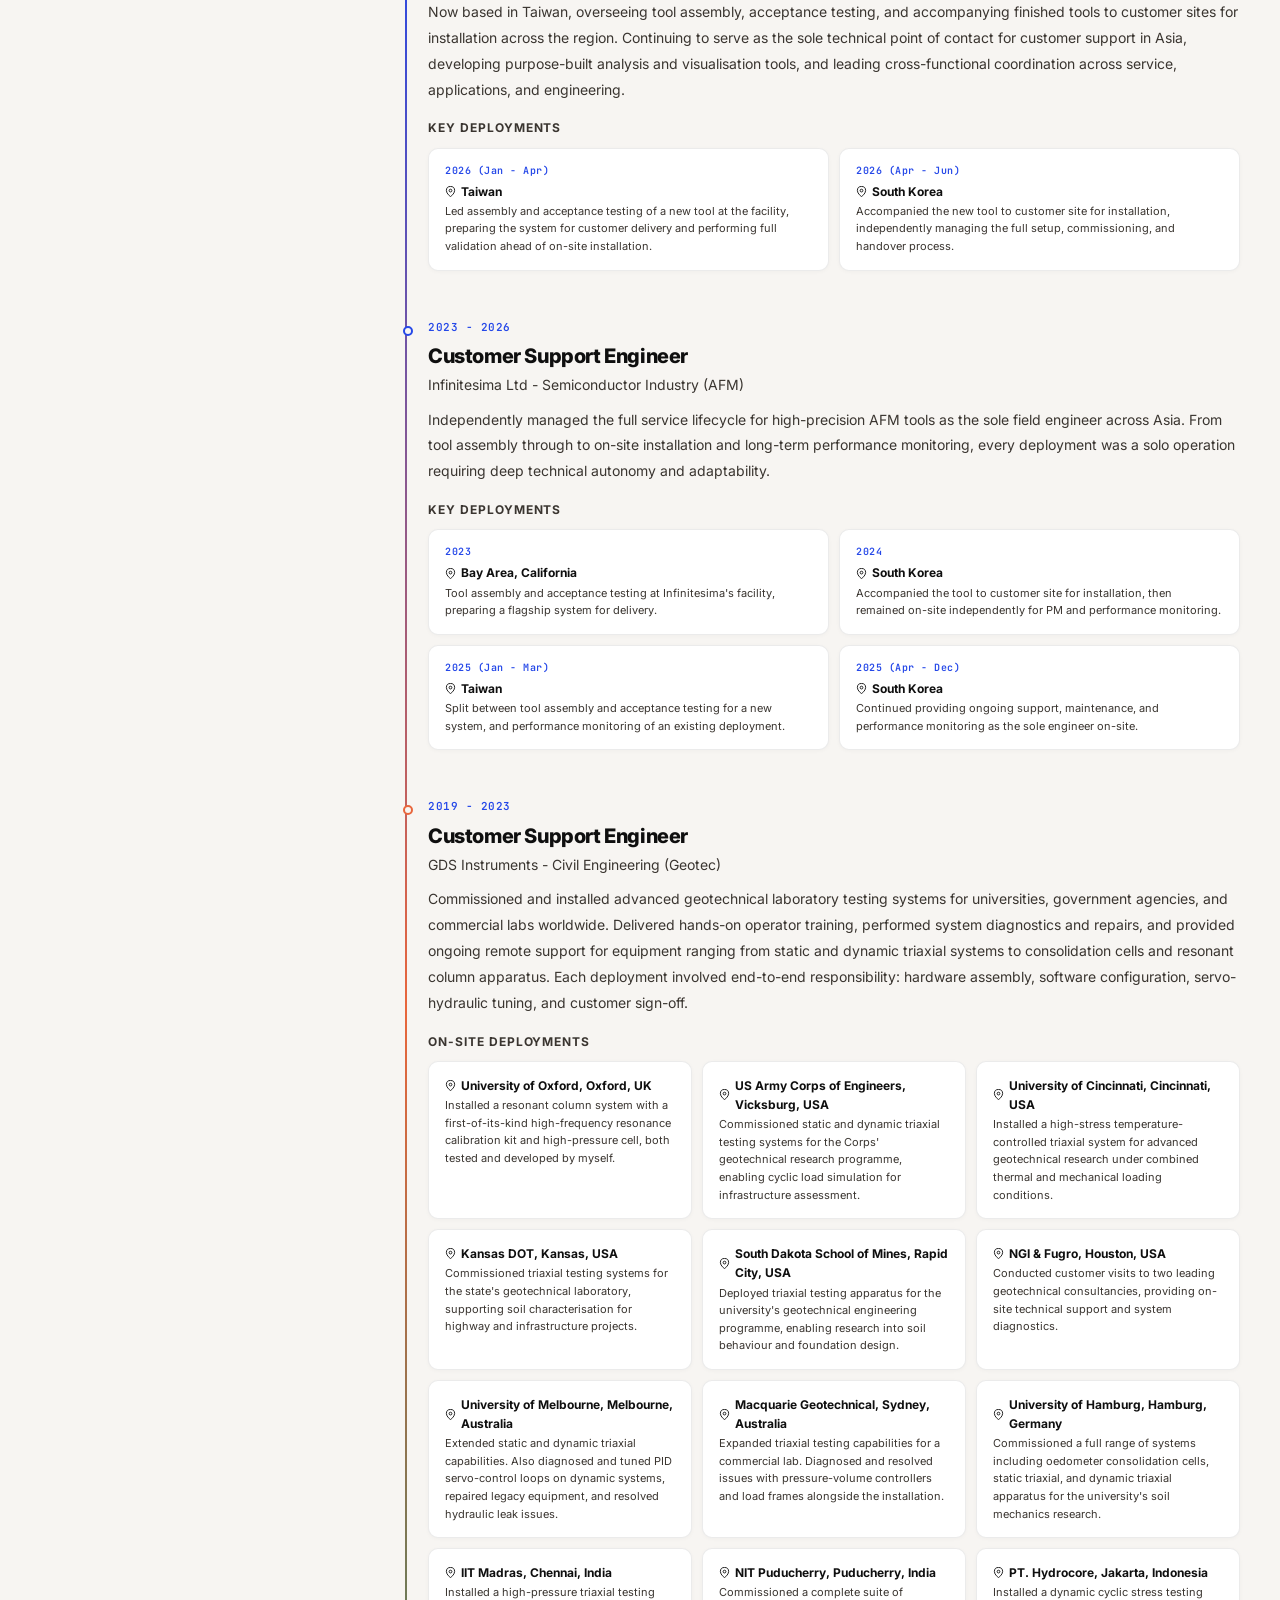
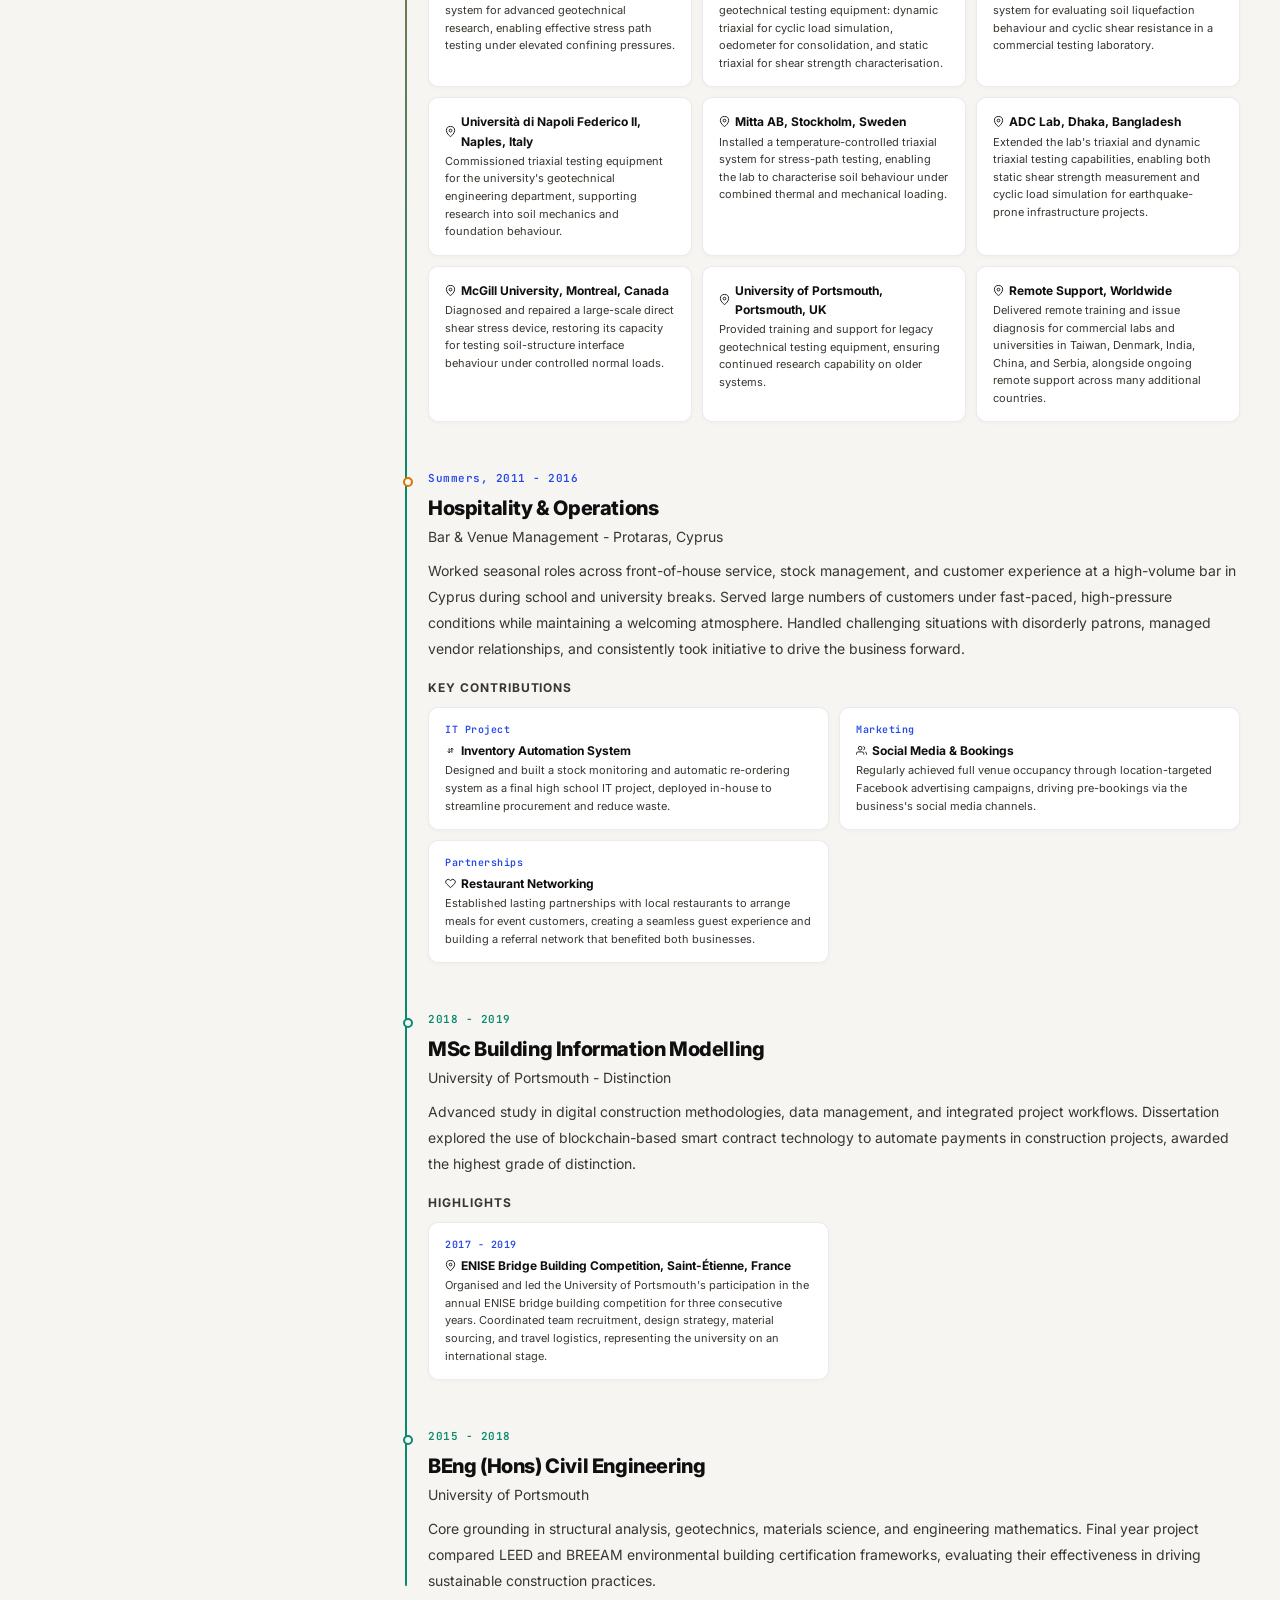
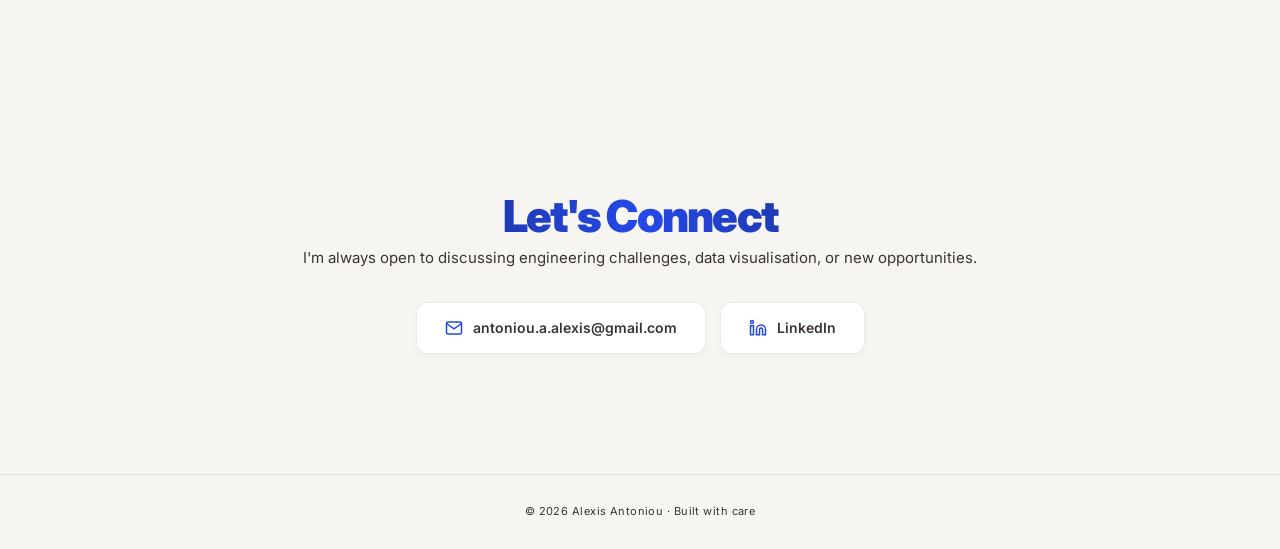
==== commit a42762c2: "Improve --muted color contrast for WCAG AA compliance Change --muted color from #8a8480 to #6b6460 t" ====
--- a/index.html
+++ b/index.html
@@ -19,7 +19,7 @@
   --surface: #ffffff;
   --ink:     #0f0f0f;
   --text:    #3a3530;
-  --muted:   #8a8480;
+  --muted:   ##6b6460;
   --accent:  #2548e8;
   --accent2: #0a8a6e;
   --warm:    #e8663c;
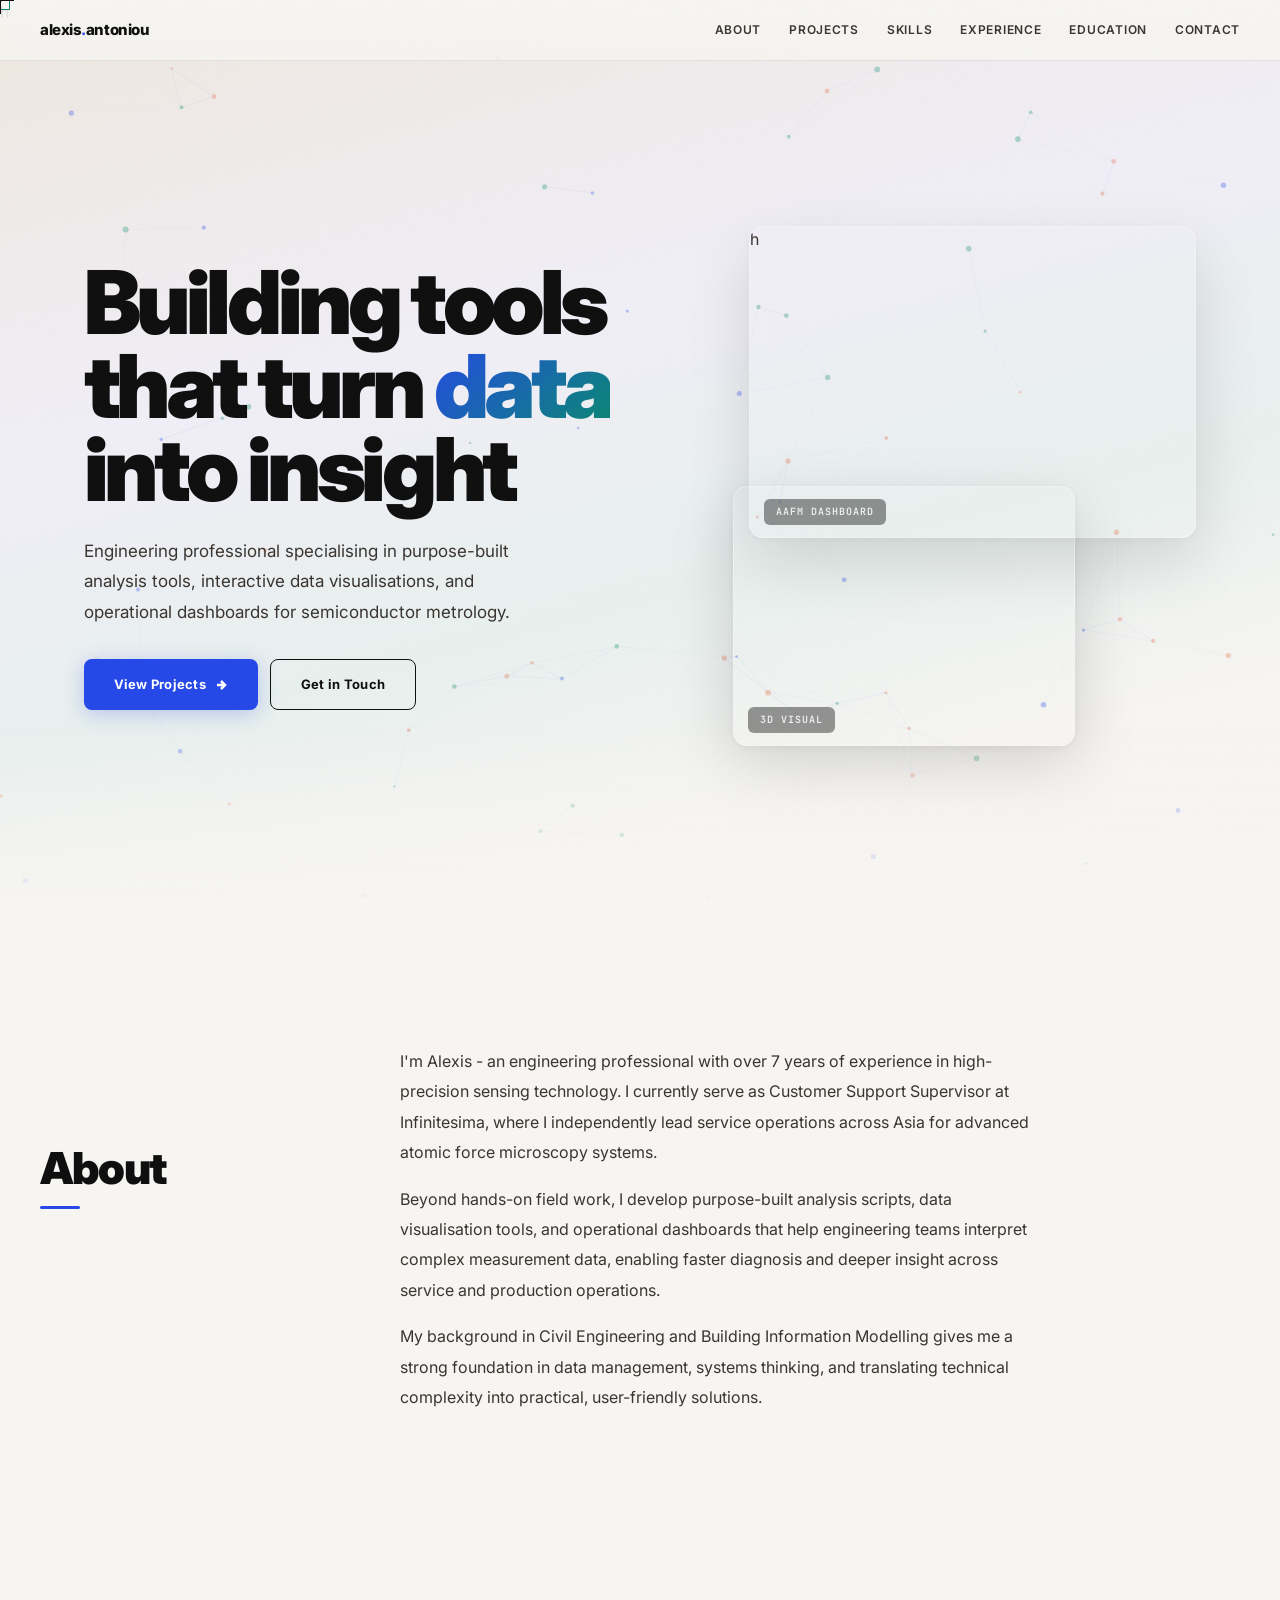
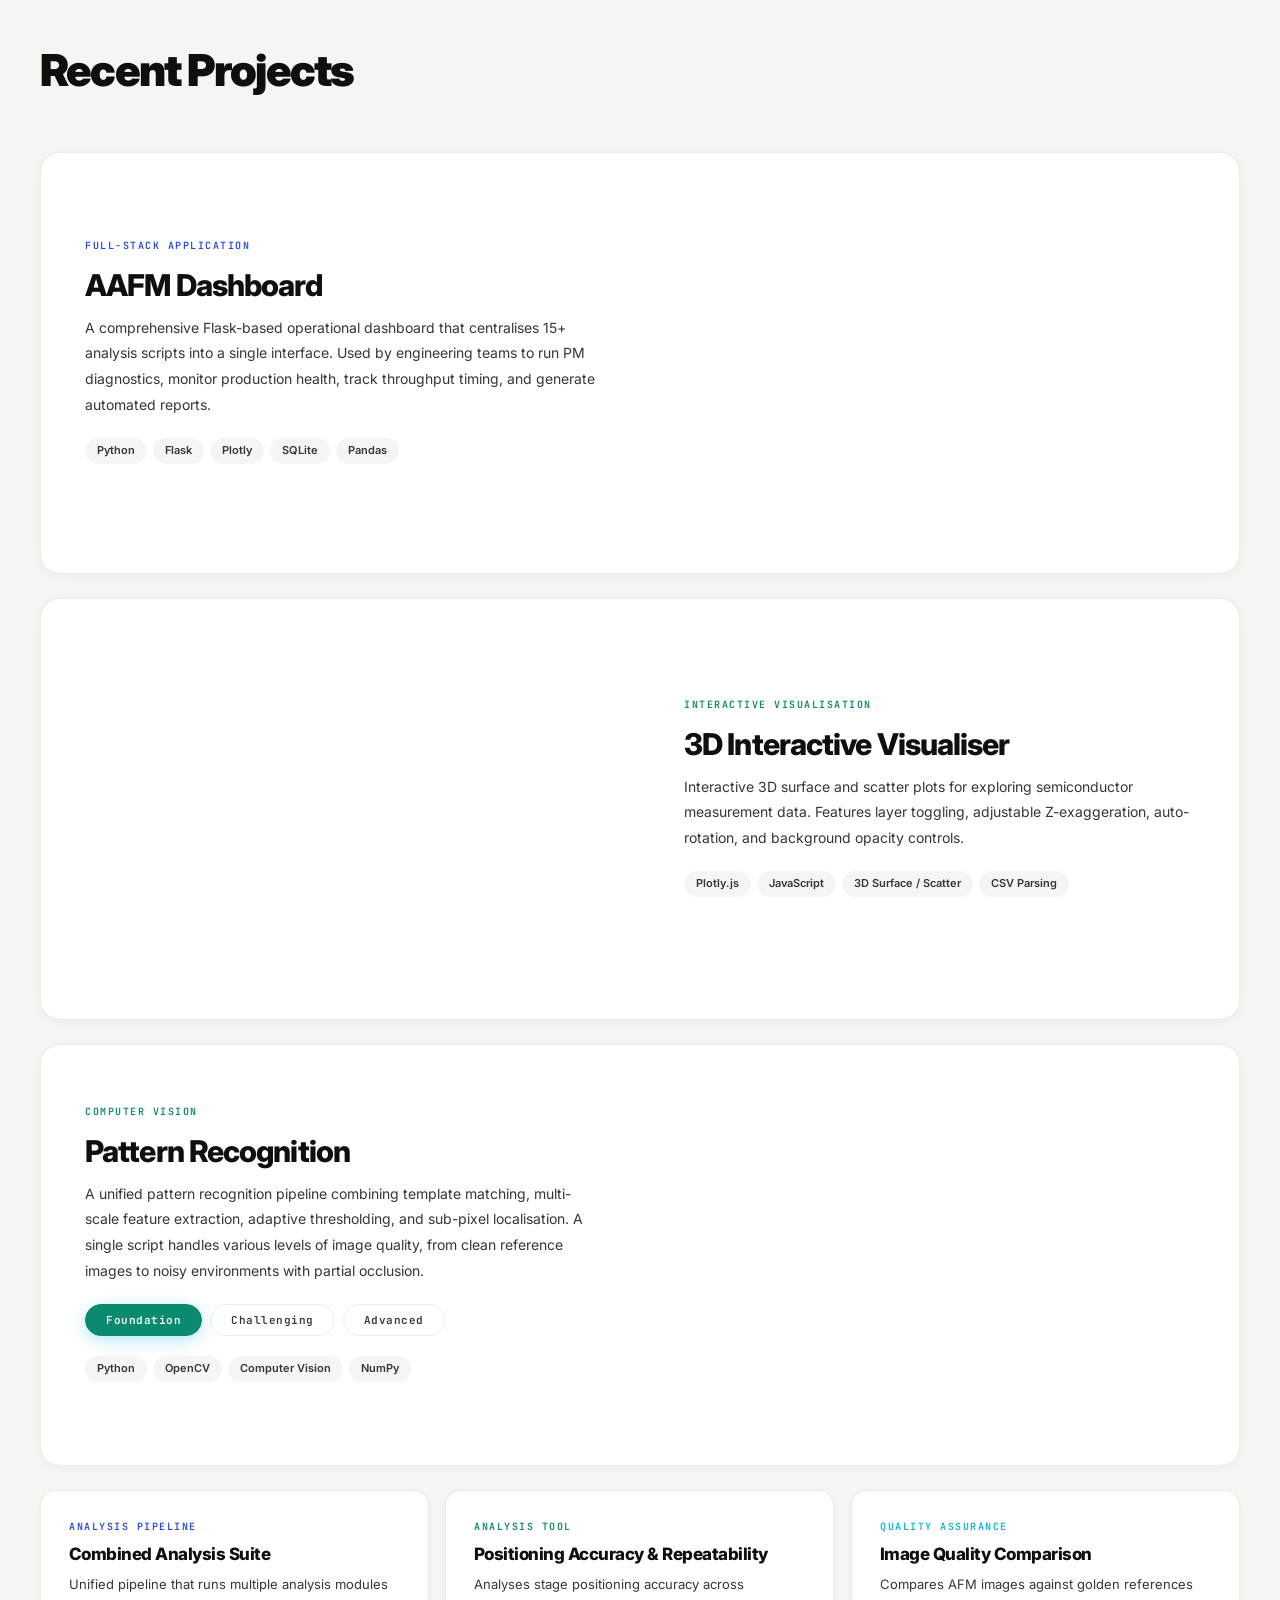
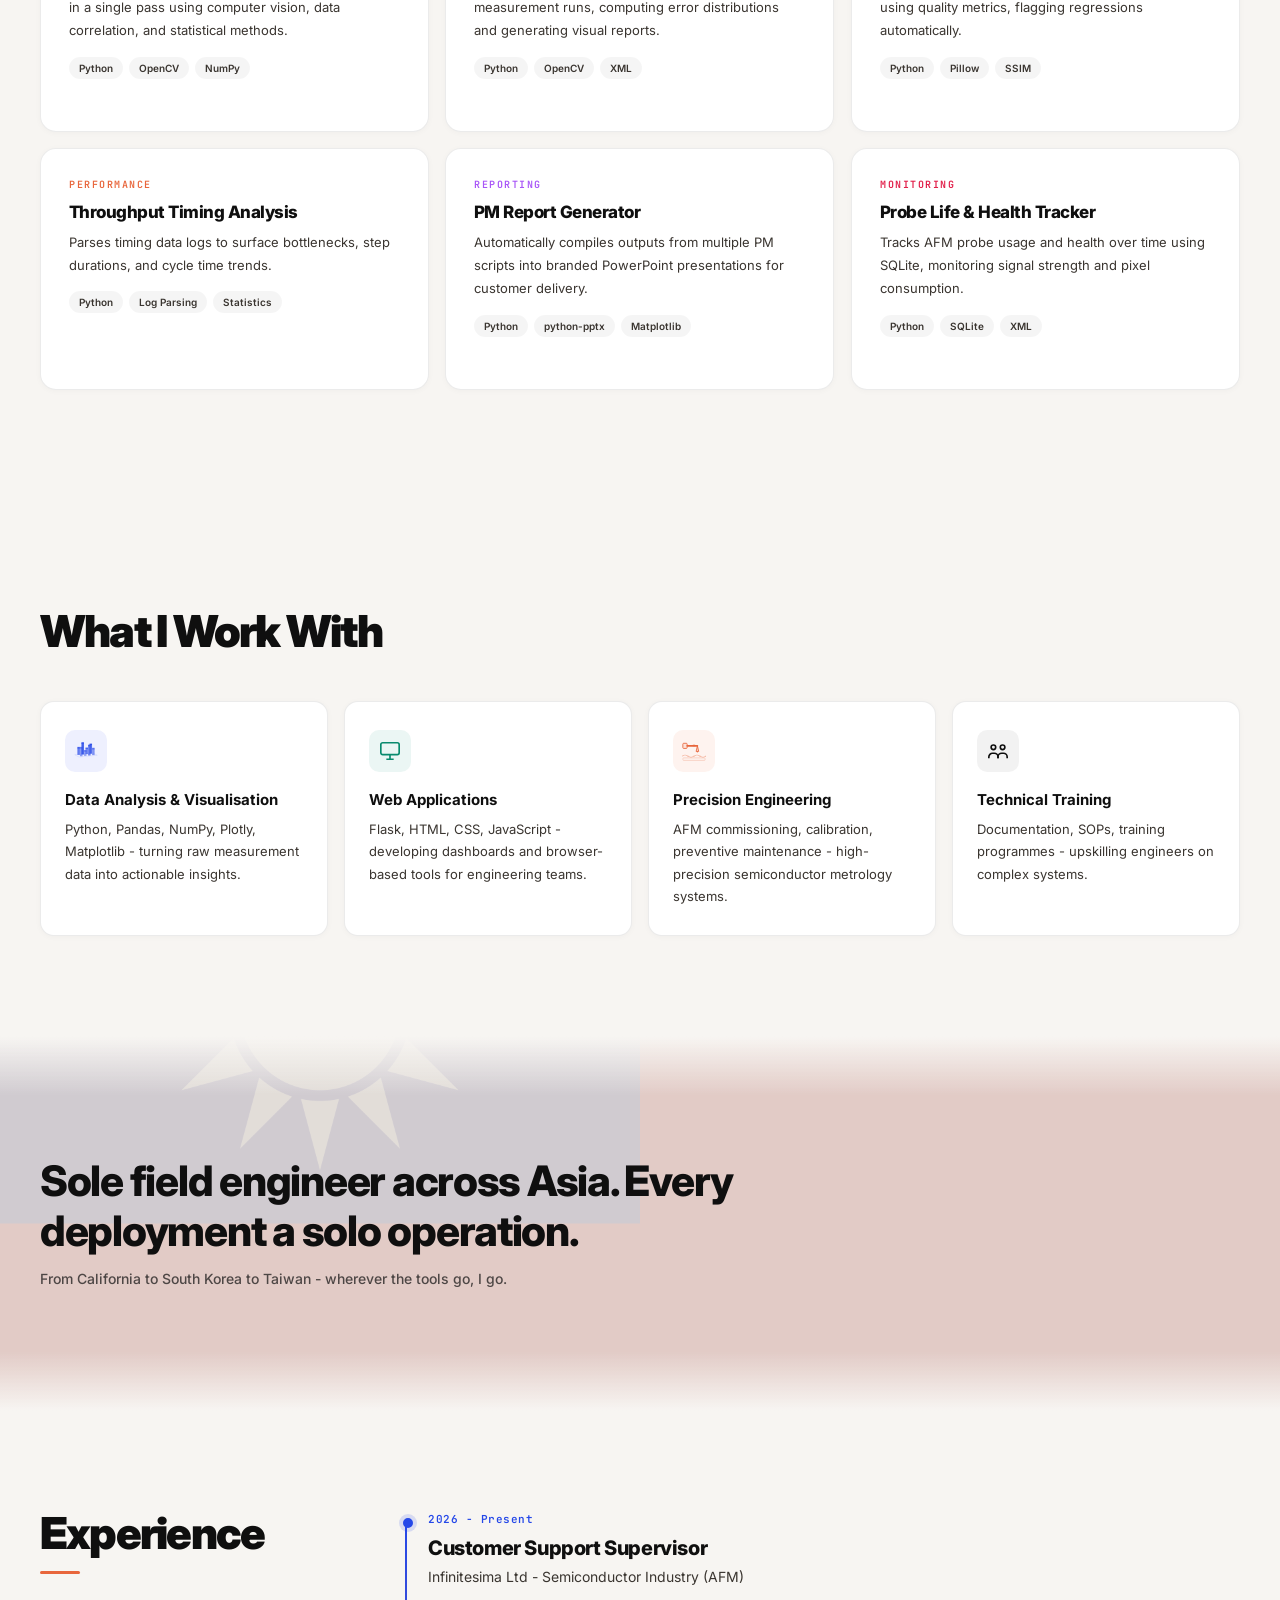
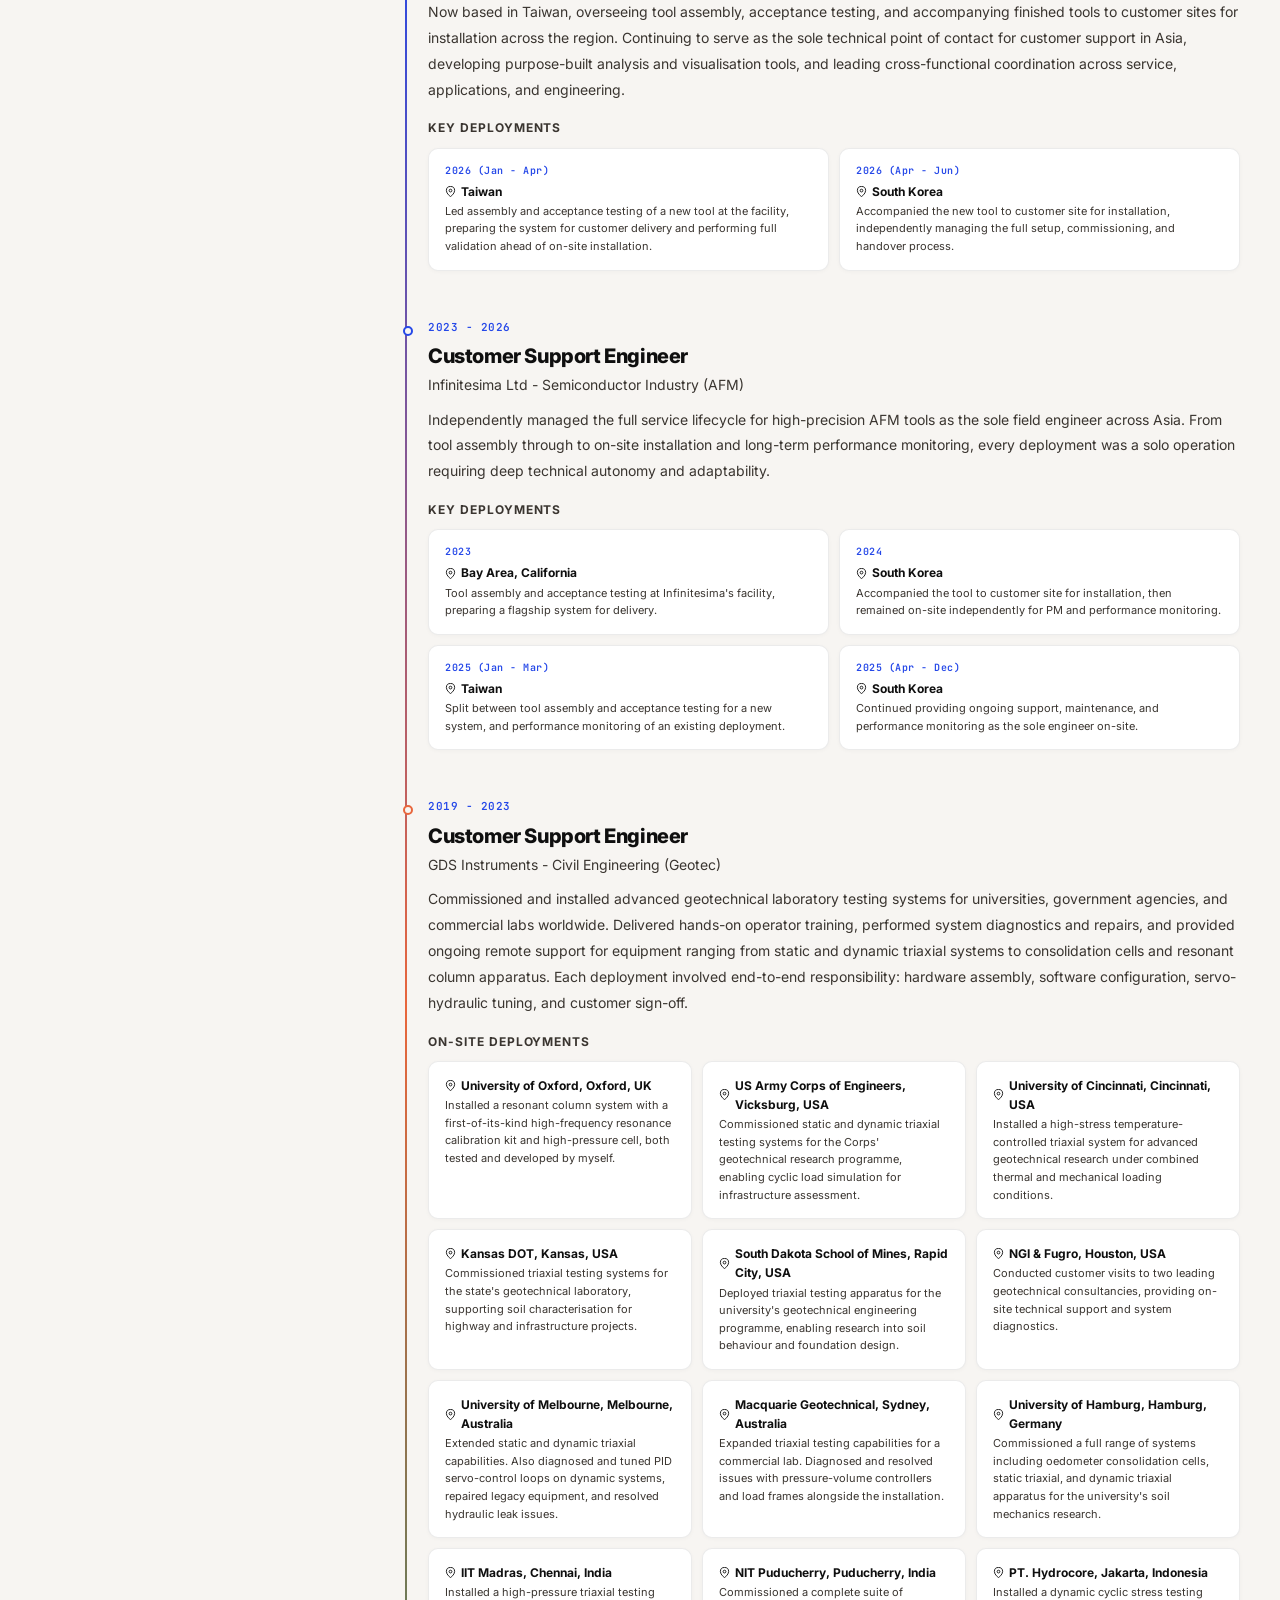
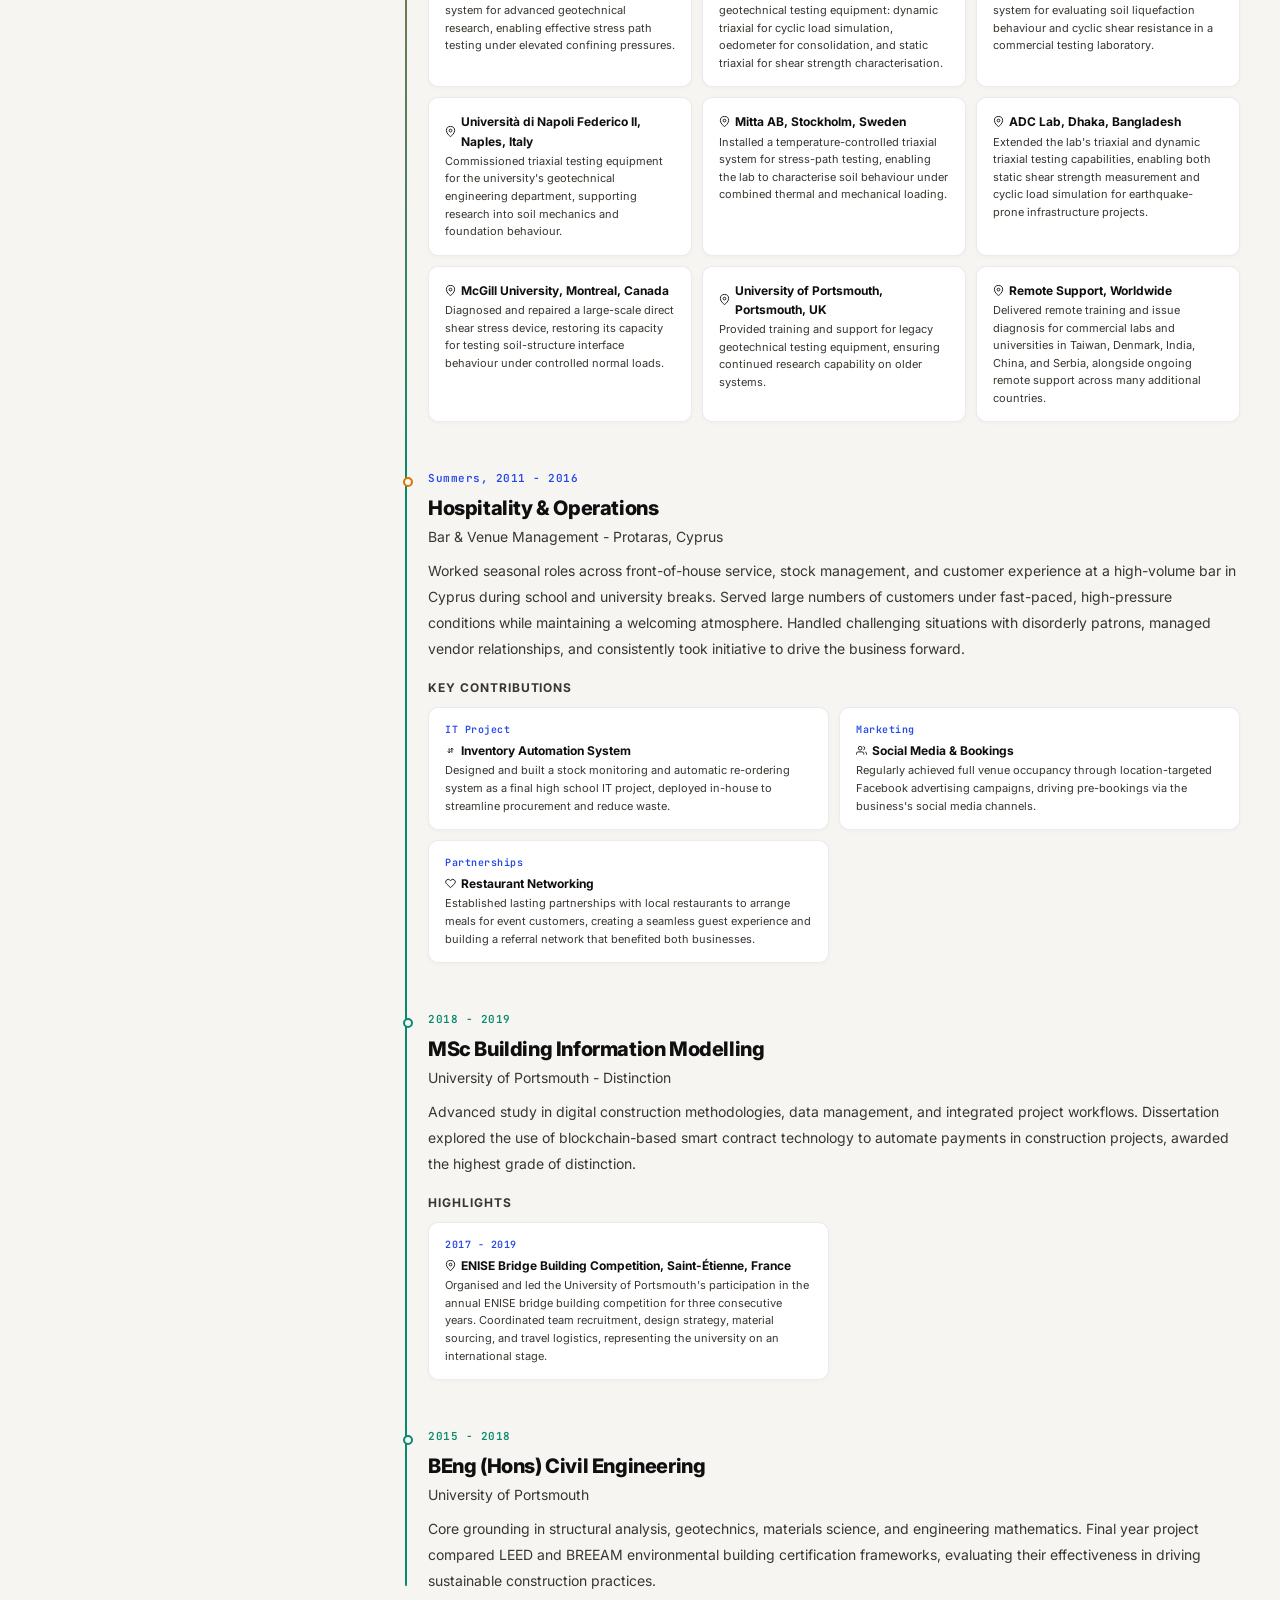
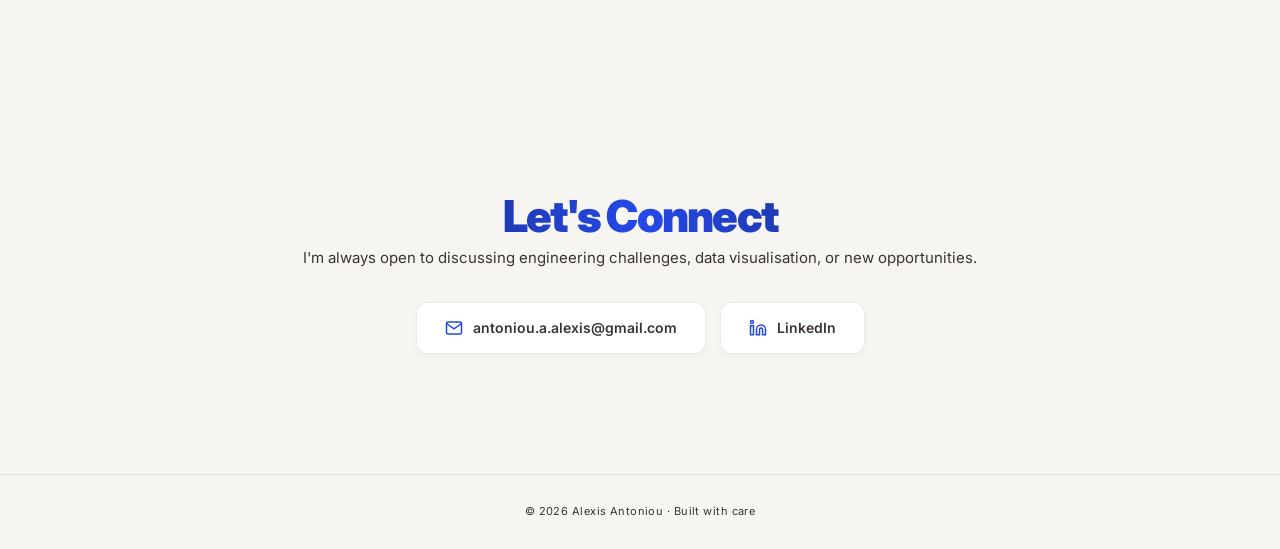
==== commit ad000ec8: "Add preload="metadata" attribute to all video elements for performance Added preload="metadata" attr" ====
--- a/index.html
+++ b/index.html
@@ -746,11 +746,11 @@
     </div>
     <div class="hero-visual reveal" id="heroVisual">
       <div class="hero-vid hero-vid-1">
-        <video autoplay muted loop playsinline><source src="assets/dashboard.mp4" type="video/mp4"></video>
+        h<source src="assets/dashboard.mp4" type="video/mp4"></video>
         <div class="hero-vid-label">AAFM Dashboard</div>
       </div>
       <div class="hero-vid hero-vid-2">
-        <video style="object-position:40% 0%" autoplay muted loop playsinline><source src="assets/3d visual 1.mp4" type="video/mp4"></video>
+        <video style="object-position:40% 0%" autoplay muted loop playsinline preload="metadata"><source src="assets/3d visual 1.mp4" type="video/mp4"></video>
         <div class="hero-vid-label">3D Visual</div>
       </div>
       <!-- removed hero float badge -->
@@ -786,7 +786,7 @@
     <!-- Large: Dashboard -->
     <div class="proj-lg reveal-left" data-hue="blue">
       <div class="proj-lg-visual">
-        <video autoplay muted loop playsinline><source src="assets/dashboard.mp4" type="video/mp4"></video>
+        <video autoplay hhmuted loop playsinline preload="metadata"><source src="assets/dashboard.mp4" type="video/mp4"></video>
       </div>
       <div class="proj-lg-info">
         <div class="proj-tag">Full-Stack Application</div>
@@ -801,7 +801,7 @@
     <!-- Large: 3D Interactive Visualiser -->
     <div class="proj-lg reveal-right" data-hue="cyan">
       <div class="proj-lg-visual">
-        <video style="object-position:40% 0%" autoplay muted loop playsinline><source src="assets/3d visual 2.mp4" type="video/mp4"></video>
+        <video style="object-position:40% 0%" autoplay muted loop playsinline preload="metadata"><source src="assets/3d visual 2.mp4" type="video/mp4"></video>
       </div>
       <div class="proj-lg-info">
         <div class="proj-tag" style="color:var(--accent2)">Interactive Visualisation</div>
@@ -816,7 +816,7 @@
     <!-- Pattern Recognition -->
     <div class="proj-lg reveal-right" data-hue="cyan" id="patternRecognition">
       <div class="proj-lg-visual">
-        <video id="prVideo" autoplay muted loop playsinline><source src="assets/video_summary_1.mp4" type="video/mp4"></video>
+        <video id="prVideo" autoplay muted loop playsinline preload="metadata"><source src="assets/video_summary_1.mp4" type="video/mp4"></video>
       </div>
       <div class="proj-lg-info">
         <div class="proj-tag" style="color:var(--accent2)">Computer Vision</div>
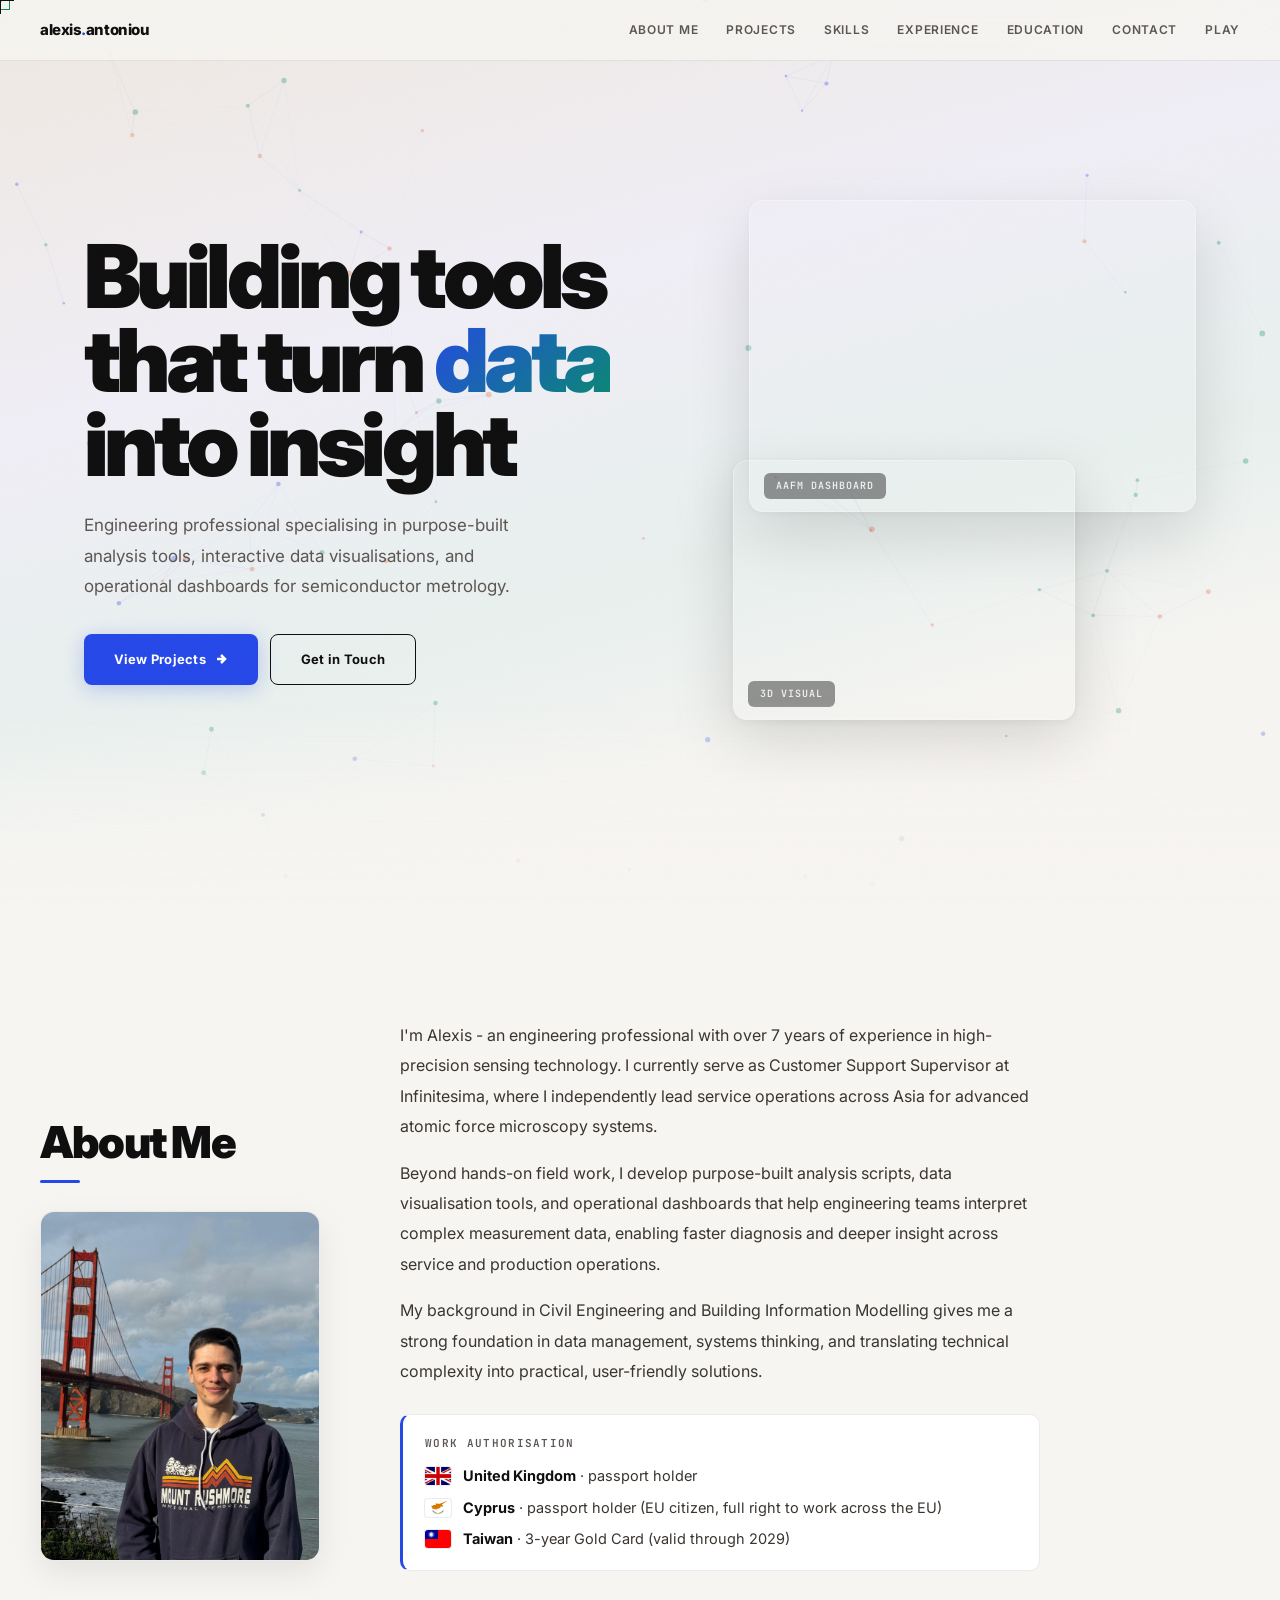
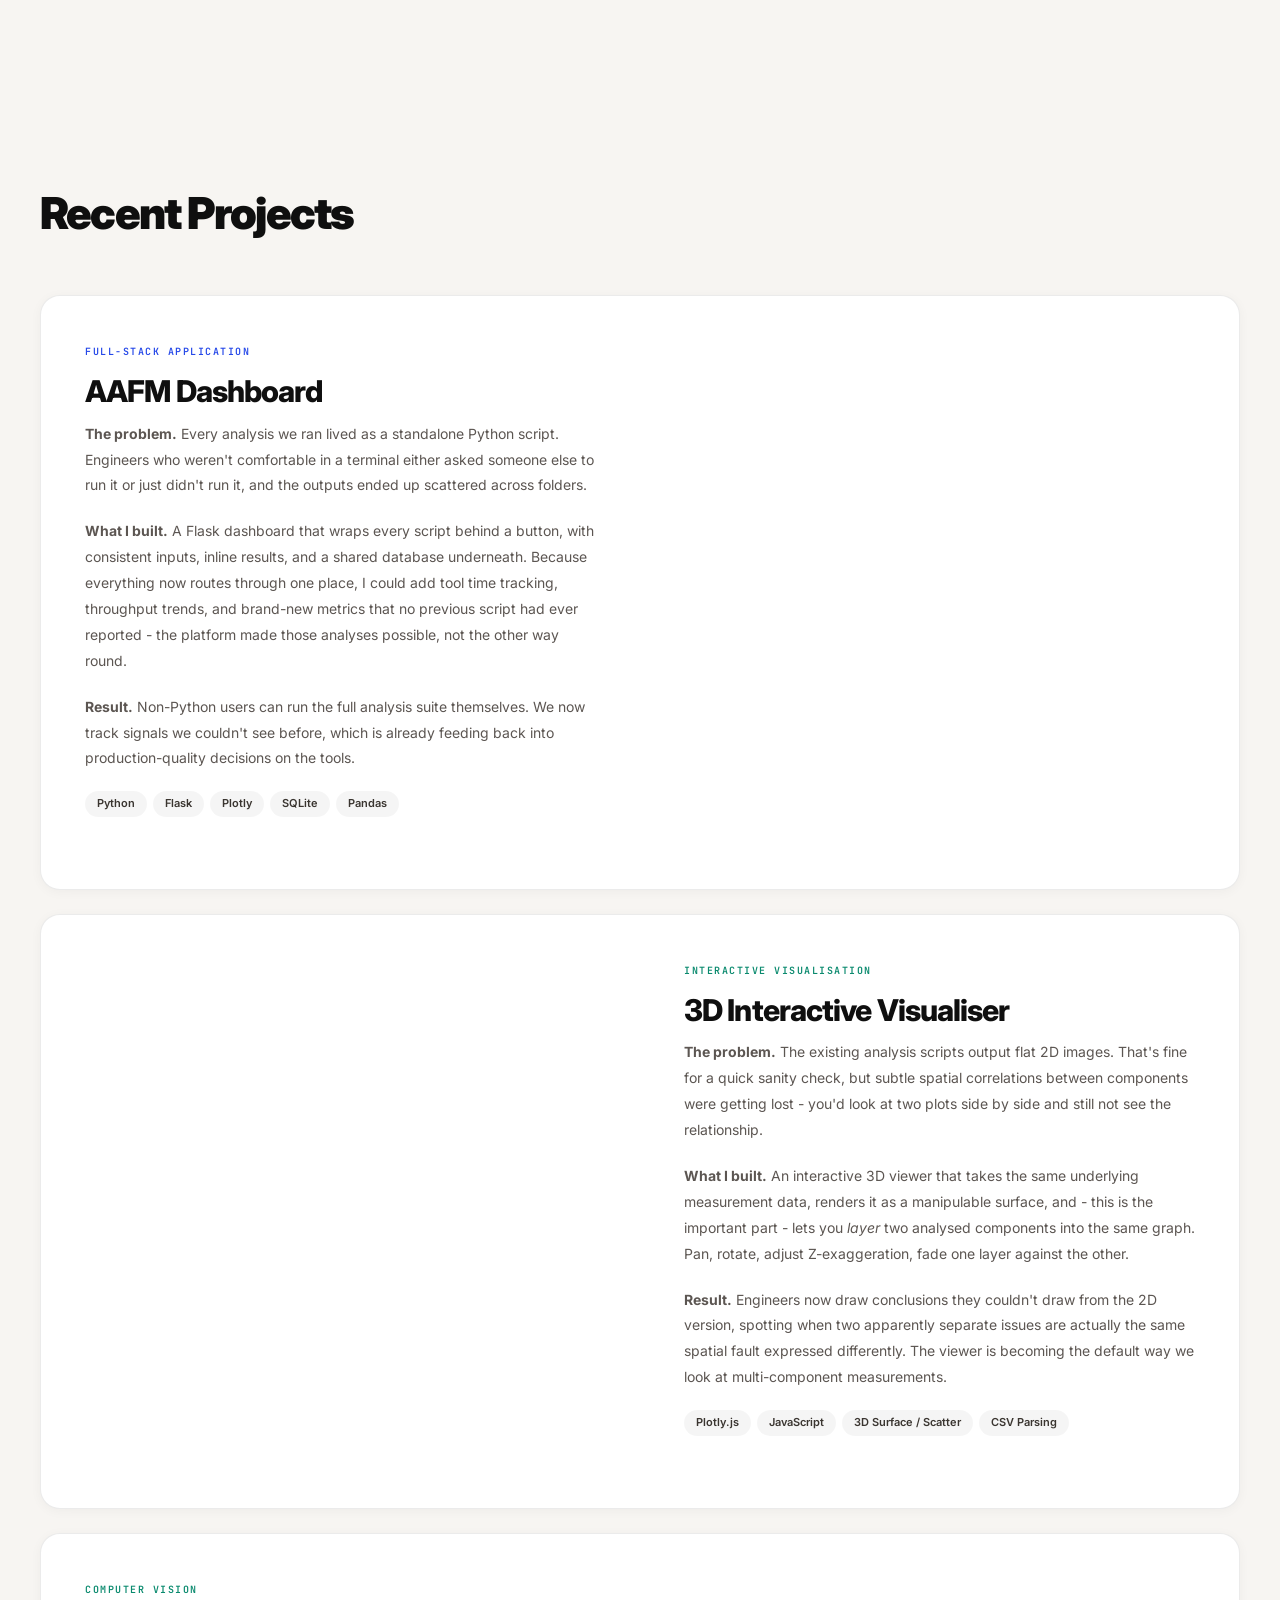
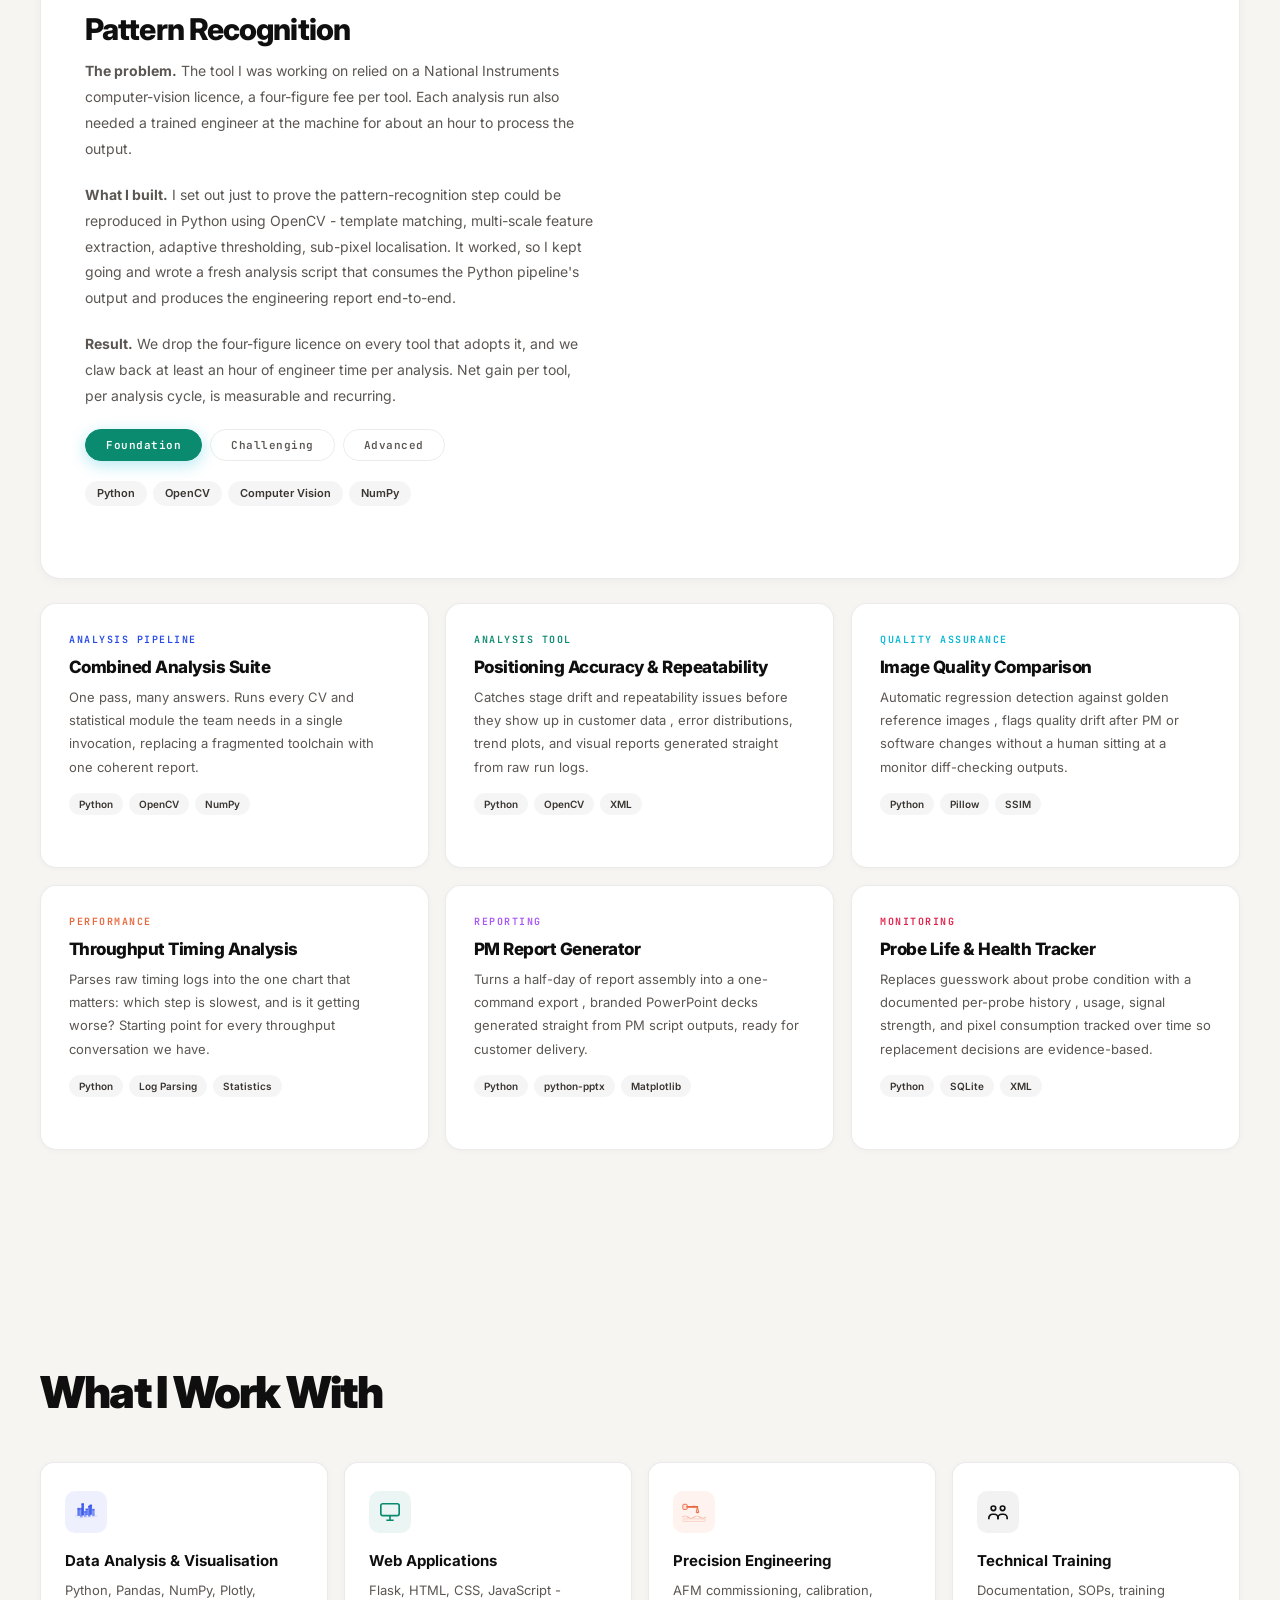
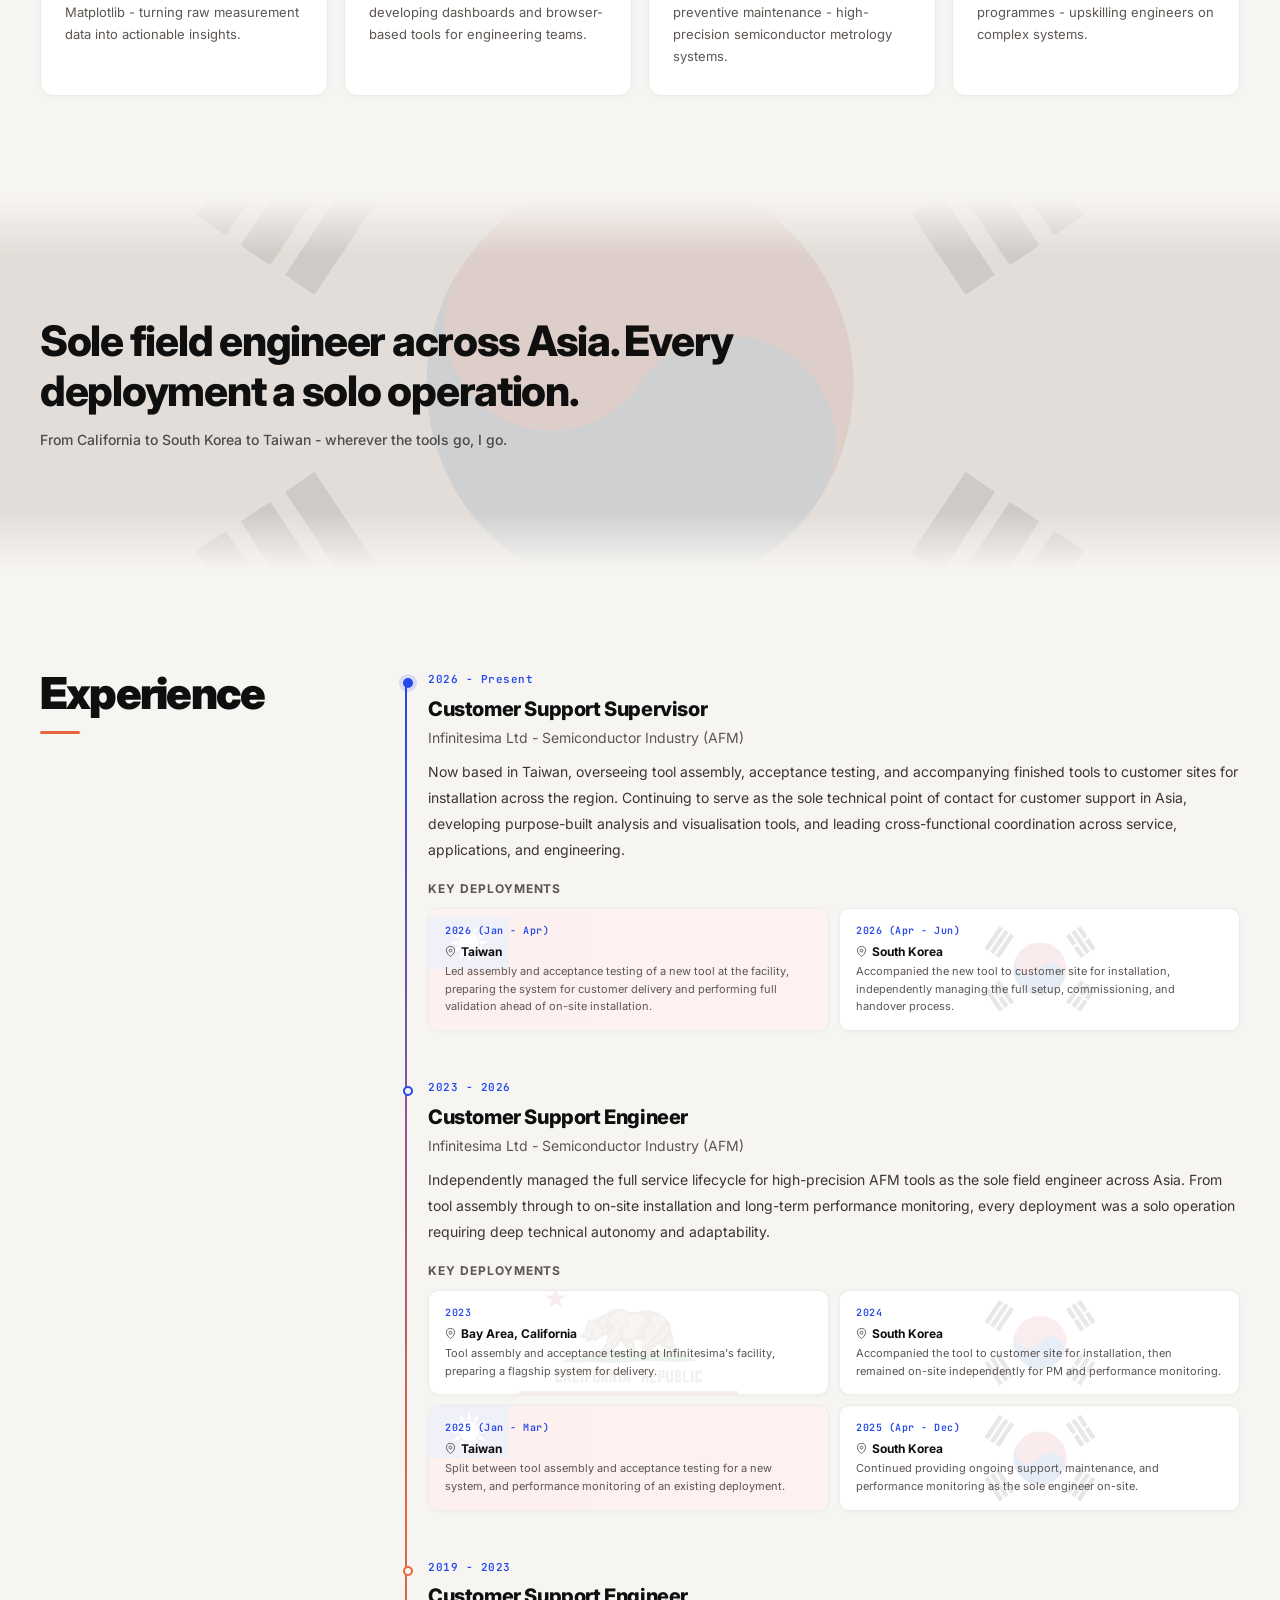
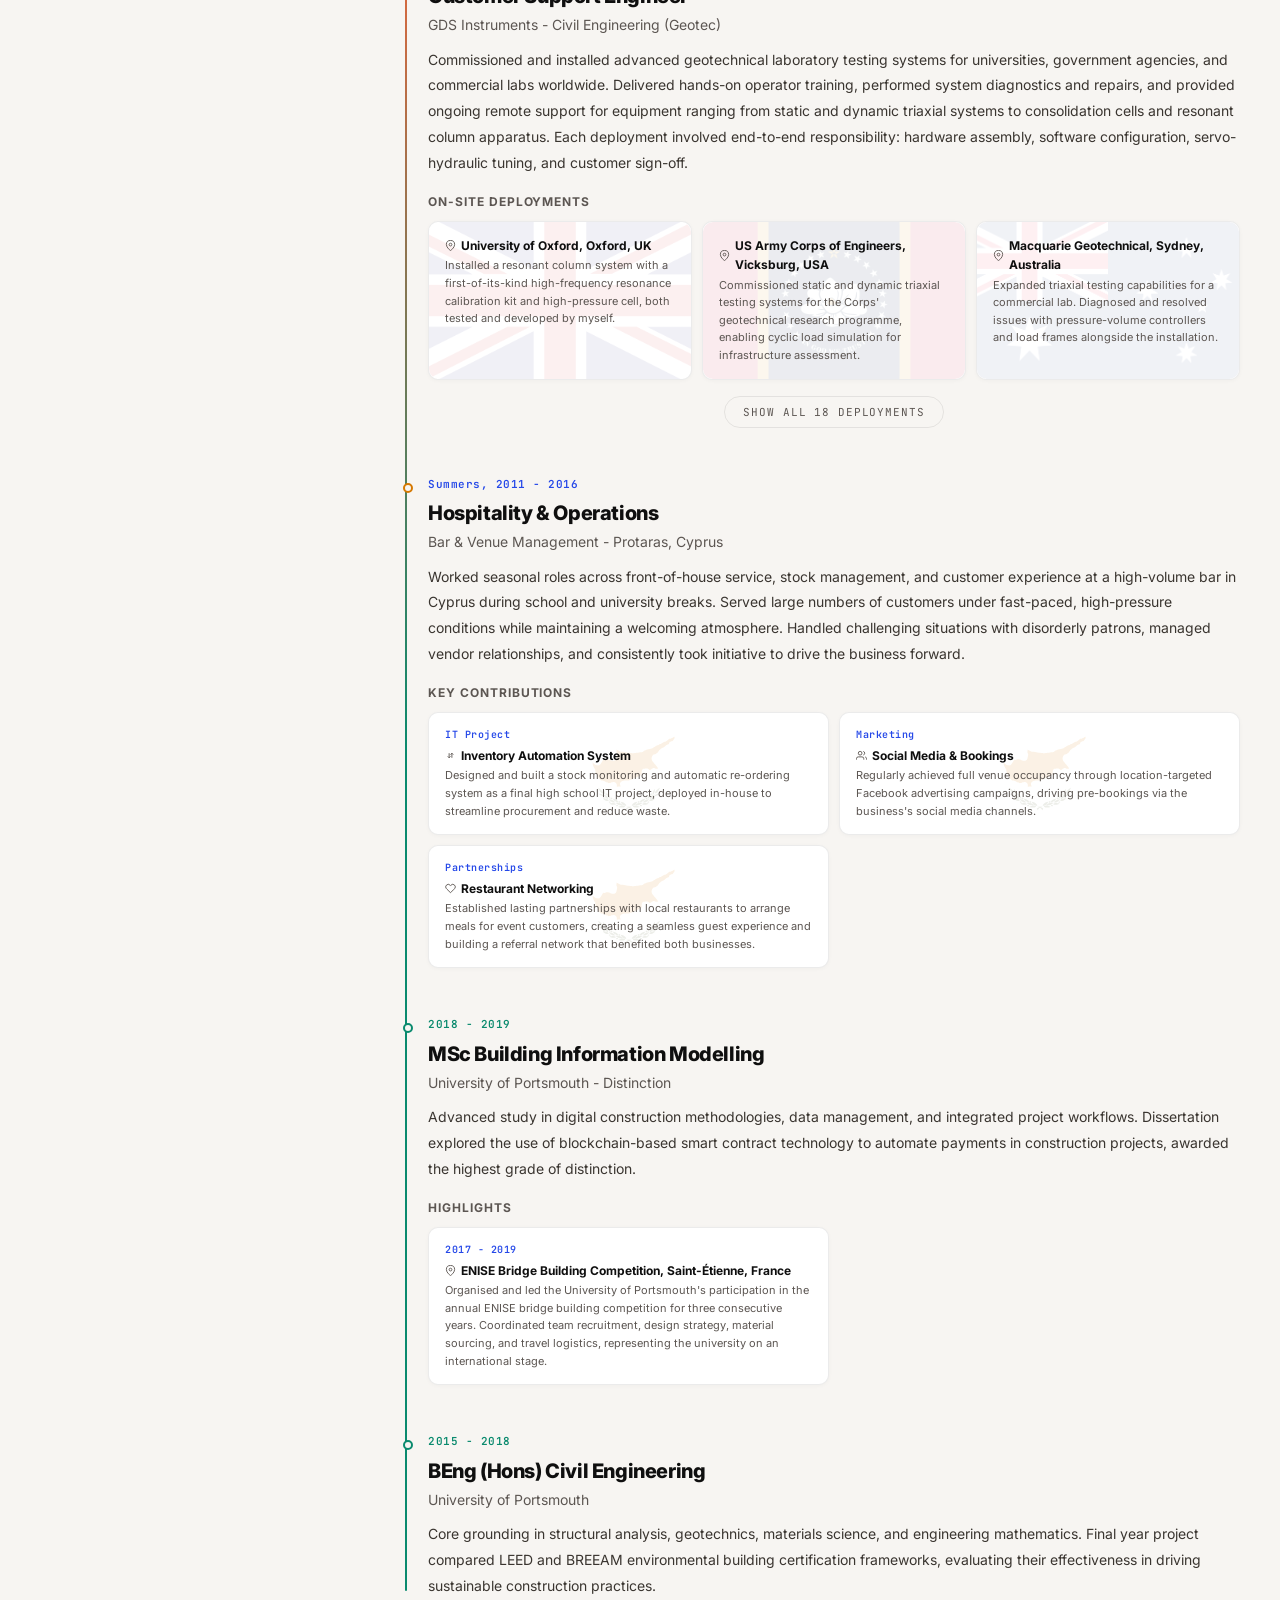
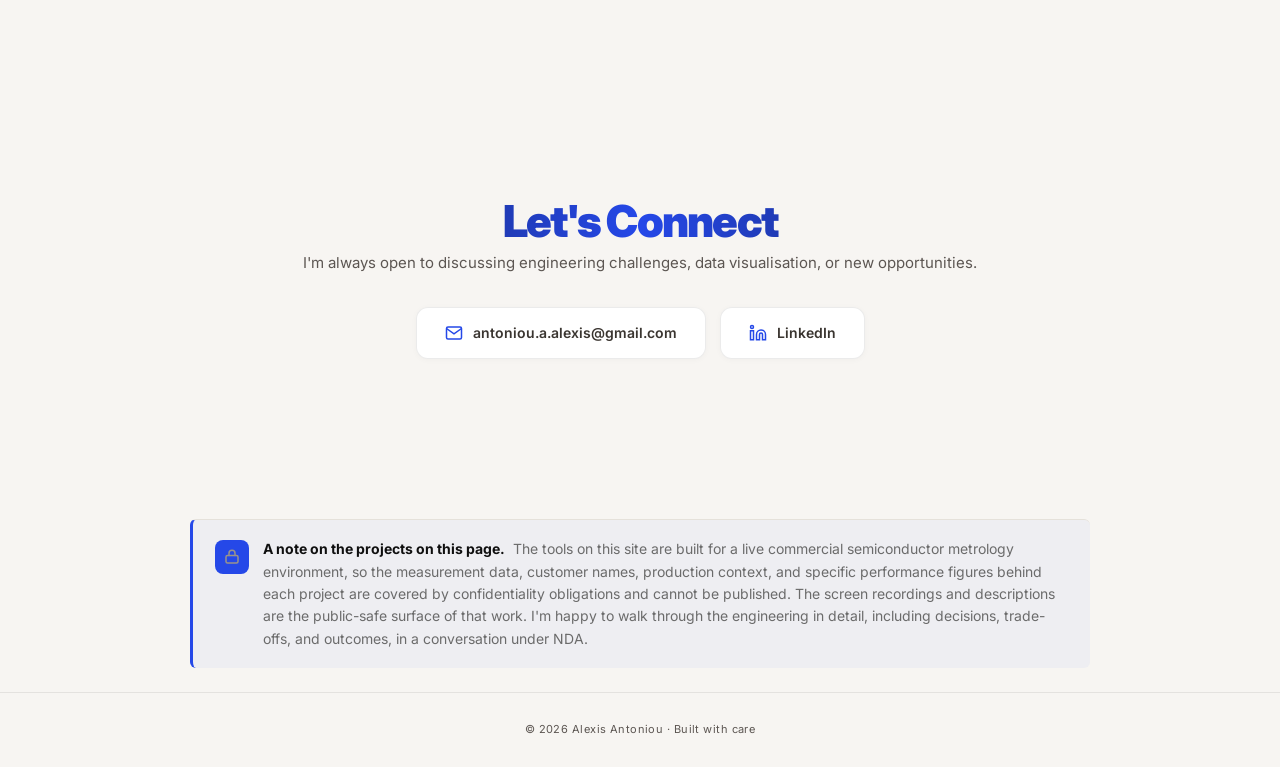
==== commit 205a8f0c: "Update portfolio: headshot, credentials, flags always visible, cursor fix, GDS toggle, thicker scrol" ====
--- a/index.html
+++ b/index.html
@@ -3,726 +3,159 @@
 <head>
 <meta charset="UTF-8">
 <meta name="viewport" content="width=device-width, initial-scale=1.0">
-<title>Alexis Antoniou - Portfolio</title>
+<title>Alexis Antoniou: Engineering Tools for Semiconductor Metrology</title>
+<meta name="description" content="Engineering professional building purpose-built analysis tools, interactive 3D visualisations, and operational dashboards for semiconductor AFM metrology. Sole field engineer across Asia.">
+<meta name="author" content="Alexis Antoniou">
+<meta name="theme-color" content="#f7f5f2">
+<meta name="robots" content="index,follow,max-image-preview:large,max-snippet:-1,max-video-preview:-1">
+<meta name="googlebot" content="index,follow">
+<meta name="keywords" content="Alexis Antoniou, atomic force microscopy, AFM, semiconductor metrology, field service engineer, Python, Flask, computer vision, data visualisation, BIM, Infinitesima, Portsmouth, portfolio">
+<link rel="canonical" href="https://alexis-antoniou.github.io/Alexis-Antoniou/">
+
+<!-- Open Graph -->
+<meta property="og:type" content="website">
+<meta property="og:title" content="Alexis Antoniou: Engineering Tools for Semiconductor Metrology">
+<meta property="og:description" content="Purpose-built analysis tools, 3D visualisations, and dashboards for high-precision AFM metrology. Sole field engineer across Asia.">
+<meta property="og:url" content="https://alexis-antoniou.github.io/Alexis-Antoniou/">
+<meta property="og:image" content="https://alexis-antoniou.github.io/Alexis-Antoniou/assets/bridge%20sample%201.jpg">
+<meta property="og:image:alt" content="Atomic force microscopy bridge-sample visualisation by Alexis Antoniou">
+<meta property="og:image:width" content="1200">
+<meta property="og:image:height" content="630">
+<meta property="og:site_name" content="Alexis Antoniou - Portfolio">
+<meta property="og:locale" content="en_GB">
+
+<!-- Twitter -->
+<meta name="twitter:card" content="summary_large_image">
+<meta name="twitter:title" content="Alexis Antoniou: Engineering Tools for Semiconductor Metrology">
+<meta name="twitter:description" content="Purpose-built analysis tools, 3D visualisations, and dashboards for high-precision AFM metrology.">
+<meta name="twitter:image" content="https://alexis-antoniou.github.io/Alexis-Antoniou/assets/bridge%20sample%201.jpg">
+<meta name="twitter:image:alt" content="Atomic force microscopy bridge-sample visualisation by Alexis Antoniou">
+<meta name="twitter:creator" content="@alexisantoniou">
+
+<!-- Favicon (inline SVG - no extra request) -->
+<link rel="icon" type="image/svg+xml" href="data:image/svg+xml,%3Csvg xmlns='http://www.w3.org/2000/svg' viewBox='0 0 64 64'%3E%3Crect width='64' height='64' rx='14' fill='%23f7f5f2'/%3E%3Ctext x='50%25' y='54%25' text-anchor='middle' dominant-baseline='middle' font-family='Inter,sans-serif' font-weight='900' font-size='34' fill='%232548e8'%3EA%3C/text%3E%3Ccircle cx='46' cy='20' r='4' fill='%23e8663c'/%3E%3C/svg%3E">
+
+<!-- Structured data: a graph of WebSite + ProfilePage + Person + Breadcrumbs -->
+<script type="application/ld+json">
+{
+  "@context": "https://schema.org",
+  "@graph": [
+    {
+      "@type": "WebSite",
+      "@id": "https://alexis-antoniou.github.io/Alexis-Antoniou/#website",
+      "url": "https://alexis-antoniou.github.io/Alexis-Antoniou/",
+      "name": "Alexis Antoniou - Portfolio",
+      "description": "Engineering portfolio focused on AFM metrology tooling, data visualisation, and field service work.",
+      "inLanguage": "en-GB",
+      "publisher": { "@id": "https://alexis-antoniou.github.io/Alexis-Antoniou/#person" }
+    },
+    {
+      "@type": "ProfilePage",
+      "@id": "https://alexis-antoniou.github.io/Alexis-Antoniou/#profile",
+      "url": "https://alexis-antoniou.github.io/Alexis-Antoniou/",
+      "name": "Alexis Antoniou - Engineering Portfolio",
+      "isPartOf": { "@id": "https://alexis-antoniou.github.io/Alexis-Antoniou/#website" },
+      "about": { "@id": "https://alexis-antoniou.github.io/Alexis-Antoniou/#person" },
+      "primaryImageOfPage": "https://alexis-antoniou.github.io/Alexis-Antoniou/assets/bridge%20sample%201.jpg",
+      "inLanguage": "en-GB"
+    },
+    {
+      "@type": "Person",
+      "@id": "https://alexis-antoniou.github.io/Alexis-Antoniou/#person",
+      "name": "Alexis Antoniou",
+      "givenName": "Alexis",
+      "familyName": "Antoniou",
+      "jobTitle": "Customer Support Supervisor",
+      "description": "Engineering professional building purpose-built analysis tools, interactive 3D visualisations, and operational dashboards for semiconductor AFM metrology.",
+      "worksFor": {
+        "@type": "Organization",
+        "name": "Infinitesima Ltd",
+        "url": "https://www.infinitesima.com/"
+      },
+      "url": "https://alexis-antoniou.github.io/Alexis-Antoniou/",
+      "image": "https://alexis-antoniou.github.io/Alexis-Antoniou/assets/bridge%20sample%201.jpg",
+      "sameAs": [
+        "https://www.linkedin.com/in/alexis-antoniou/",
+        "https://github.com/alexis-antoniou"
+      ],
+      "email": "mailto:antoniou.a.alexis@gmail.com",
+      "knowsAbout": [
+        "Atomic Force Microscopy",
+        "Semiconductor Metrology",
+        "Field Service Engineering",
+        "Data Visualisation",
+        "Python",
+        "Flask",
+        "JavaScript",
+        "Three.js",
+        "Computer Vision",
+        "OpenCV",
+        "Building Information Modelling",
+        "Process Automation"
+      ],
+      "knowsLanguage": ["English"],
+      "alumniOf": [
+        {
+          "@type": "CollegeOrUniversity",
+          "name": "University of Portsmouth",
+          "sameAs": "https://www.port.ac.uk/"
+        }
+      ]
+    },
+    {
+      "@type": "BreadcrumbList",
+      "itemListElement": [
+        { "@type": "ListItem", "position": 1, "name": "Home", "item": "https://alexis-antoniou.github.io/Alexis-Antoniou/" },
+        { "@type": "ListItem", "position": 2, "name": "Projects", "item": "https://alexis-antoniou.github.io/Alexis-Antoniou/#projects" },
+        { "@type": "ListItem", "position": 3, "name": "Experience", "item": "https://alexis-antoniou.github.io/Alexis-Antoniou/#experience" },
+        { "@type": "ListItem", "position": 4, "name": "Contact", "item": "https://alexis-antoniou.github.io/Alexis-Antoniou/#contact" }
+      ]
+    }
+  ]
+}
+</script>
+
 <link rel="preconnect" href="https://fonts.googleapis.com">
-<link href="https://fonts.googleapis.com/css2?family=Inter:wght@400;500;600;700;800;900&family=JetBrains+Mono:wght@400;600&display=swap" rel="stylesheet">h
-<style>
-*,*::before,*::after{box-sizing:border-box;margin:0;padding:0}
-html{scroll-behavior:smooth;font-size:16px}
-body{font-family:'Inter',system-ui,sans-serif;background:var(--bg);color:var(--text);line-height:1.6;overflow-x:hidden;cursor:auto}
-a{color:inherit;text-decoration:none;cursor:auto}
-button{cursor:auto}
-img,video{max-width:100%;display:block}
-
-:root{
-  --bg:      #f7f5f2;
-  --surface: #ffffff;
-  --ink:     #0f0f0f;
-  --text:    #3a3530;
-  --muted:   ##6b6460;
-  --accent:  #2548e8;
-  --accent2: #0a8a6e;
-  --warm:    #e8663c;
-  --border:  rgba(0,0,0,.08);
-}
-
-/* ── Custom Cursor ──────────────────────────────── */
-/* Crosshair - follows mouse exactly — default BLACK */
-.cursor-dot{
-  position:fixed;top:0;left:0;pointer-events:none;z-index:10001;
-  transform:translate(-50%,-50%);
-}
-.cursor-dot::before,.cursor-dot::after{
-  content:'';position:absolute;background:var(--ink);
-  transition:background .3s;
-}
-.cursor-dot::before{width:2px;height:28px;left:50%;top:50%;transform:translate(-50%,-50%)}
-.cursor-dot::after{width:28px;height:2px;left:50%;top:50%;transform:translate(-50%,-50%)}
-.cursor-dot.hover::before,.cursor-dot.hover::after{background:var(--warm)}
-/* Trailing box — default GREEN with centre dot */
-.cursor{
-  position:fixed;top:0;left:0;width:20px;height:20px;
-  border:1.5px solid var(--accent2);pointer-events:none;z-index:10000;
-  transform:translate(-50%,-50%);
-  transition:width .3s cubic-bezier(.23,1,.32,1),height .3s cubic-bezier(.23,1,.32,1),border-color .3s,background .3s;
-}
-/* Centre dot inside the box */
-.cursor::after{
-  content:'';position:absolute;top:50%;left:50%;
-  width:4px;height:4px;border-radius:50%;
-  background:var(--accent2);
-  transform:translate(-50%,-50%);
-  transition:background .3s,width .3s,height .3s;
-}
-.cursor.hover{width:40px;height:40px;border-color:var(--warm);background:rgba(232,102,60,.08)}
-.cursor.hover::after{background:var(--warm);width:5px;height:5px}
-@media(max-width:768px){.cursor,.cursor-dot{display:none}body,a,button{cursor:auto}}
-
-/* ── Scroll Progress ────────────────────────────── */
-.scroll-progress{position:fixed;top:0;left:0;height:3px;background:linear-gradient(90deg,var(--accent),var(--accent2),var(--warm));z-index:10000;width:0%;transition:none;border-radius:0 2px 2px 0}
-
-/* ── Reveal ──────────────────────────────────────── */
-.reveal{opacity:0;transform:translateY(40px);transition:opacity 1s cubic-bezier(.22,1,.36,1),transform 1s cubic-bezier(.22,1,.36,1)}
-.reveal.visible{opacity:1;transform:none}
-.reveal-left{opacity:0;transform:translateX(-60px);transition:opacity 1s cubic-bezier(.22,1,.36,1),transform 1s cubic-bezier(.22,1,.36,1)}
-.reveal-left.visible{opacity:1;transform:none}
-.reveal-right{opacity:0;transform:translateX(60px);transition:opacity 1s cubic-bezier(.22,1,.36,1),transform 1s cubic-bezier(.22,1,.36,1)}
-.reveal-right.visible{opacity:1;transform:none}
-.reveal-scale{opacity:0;transform:scale(.9);transition:opacity 1s cubic-bezier(.22,1,.36,1),transform 1s cubic-bezier(.22,1,.36,1)}
-.reveal-scale.visible{opacity:1;transform:scale(1)}
-
-/* ── Nav ─────────────────────────────────────────── */
-nav{position:fixed;top:0;width:100%;z-index:200;background:rgba(247,245,242,.8);backdrop-filter:blur(24px);-webkit-backdrop-filter:blur(24px);border-bottom:1px solid var(--border);transition:transform .4s}
-nav.hide-nav{transform:translateY(-100%)}
-nav .wrap{max-width:1400px;margin:0 auto;padding:0 40px;display:flex;align-items:center;justify-content:space-between;height:60px}
-nav .mark{font-weight:800;font-size:15px;color:var(--ink);letter-spacing:-.03em}
-nav .mark span{color:var(--accent)}
-nav .links{display:flex;gap:28px}
-nav .links a{font-size:12px;font-weight:600;color:var(--muted);letter-spacing:.06em;text-transform:uppercase;transition:color .2s;position:relative}
-nav .links a::after{content:'';position:absolute;bottom:-4px;left:0;width:0;height:2px;background:var(--accent);transition:width .3s}
-nav .links a:hover::after{width:100%}
-nav .links a:hover{color:var(--ink)}
-.hamburger{display:none;background:none;border:none;color:var(--ink);cursor:pointer}
-@media(max-width:640px){
-  .hamburger{display:block}
-  nav .links{display:none;position:absolute;top:60px;left:0;right:0;flex-direction:column;background:rgba(247,245,242,.98);border-bottom:1px solid var(--border)}
-  nav .links.open{display:flex}
-  nav .links a{padding:14px 40px;border-top:1px solid var(--border)}
-  nav .links a::after{display:none}
-}
-
-/* ════════════════════════════════════════════════════
-   HERO
-   ════════════════════════════════════════════════════ */
-.hero{
-  min-height:100vh;display:flex;align-items:center;
-  padding:80px 0 60px;position:relative;
-  background:linear-gradient(165deg,#eee8e0 0%,#f0eef6 35%,#e8f0ee 60%,#f7f5f2 80%);
-  overflow:hidden;
-}
-.hero::after{
-  content:'';position:absolute;bottom:0;left:0;right:0;height:200px;z-index:1;pointer-events:none;
-  background:linear-gradient(to bottom,transparent,#f7f5f2);
-}
-#hero-canvas{position:absolute;inset:0;width:100%;height:100%;z-index:0}
-.hero-grid{
-  max-width:1400px;margin:0 auto;padding:0 40px;
-  display:grid;grid-template-columns:1fr 1fr;gap:60px;
-  align-items:center;position:relative;z-index:1;
-}
-.hero-text h1{
-  font-size:clamp(48px,7vw,88px);font-weight:900;
-  line-height:.95;letter-spacing:-.05em;
-  color:var(--ink);margin-bottom:24px;
-}
-.hero-text h1 em{
-  font-style:normal;
-  background:linear-gradient(135deg,var(--accent),var(--accent2));
-  -webkit-background-clip:text;-webkit-text-fill-color:transparent;
-  background-clip:text;
-}
-.hero-text p{
-  font-size:17px;color:var(--muted);line-height:1.8;
-  max-width:440px;margin-bottom:32px;
-}
-
-/* Magnetic button */
-.hero-cta{display:flex;gap:12px}
-.btn{
-  display:inline-flex;align-items:center;gap:8px;
-  padding:14px 30px;border-radius:8px;font-size:13px;font-weight:700;
-  letter-spacing:.02em;transition:all .25s cubic-bezier(.23,1,.32,1);cursor:none;border:none;
-  position:relative;overflow:hidden;
-}
-.btn::before{
-  content:'';position:absolute;inset:0;
-  background:radial-gradient(circle at var(--x,50%) var(--y,50%),rgba(255,255,255,.2) 0%,transparent 60%);
-  opacity:0;transition:opacity .3s;
-}
-.btn:hover::before{opacity:1}
-.btn-accent{background:var(--accent);color:#fff;box-shadow:0 4px 20px rgba(37,72,232,.25)}
-.btn-accent:hover{background:#1a3ad4;box-shadow:0 8px 30px rgba(37,72,232,.35);transform:translateY(-2px)}
-.btn-ghost{background:transparent;color:var(--ink);border:1.5px solid var(--ink)}
-.btn-ghost:hover{background:var(--ink);color:#fff}
-
-/* Hero video stack with 3D tilt */
-.hero-visual{position:relative;height:520px;perspective:1000px}
-.hero-vid{
-  position:absolute;border-radius:14px;overflow:hidden;
-  box-shadow:0 24px 64px rgba(0,0,0,.12),0 2px 8px rgba(0,0,0,.04);
-  border:1px solid rgba(255,255,255,.3);
-  transition:transform .6s cubic-bezier(.23,1,.32,1),box-shadow .6s;
-  will-change:transform;
-}
-.hero-vid video{width:100%;height:100%;object-fit:cover}
-.hero-vid-1{width:85%;height:60%;top:0;right:0;z-index:2}
-.hero-vid-2{width:65%;height:50%;bottom:0;left:12%;z-index:3;
-  box-shadow:0 24px 64px rgba(0,0,0,.15),0 2px 8px rgba(0,0,0,.06)}
-.hero-vid-label{
-  position:absolute;bottom:12px;left:14px;
-  font-family:'JetBrains Mono',monospace;font-size:10px;font-weight:600;
-  letter-spacing:1px;text-transform:uppercase;color:rgba(255,255,255,.85);
-  background:rgba(0,0,0,.4);backdrop-filter:blur(10px);
-  padding:5px 12px;border-radius:6px;
-}
-
-/* Floating badge */
-.hero-float-badge{
-  position:absolute;top:20%;right:-10px;z-index:5;
-  background:var(--surface);border:1px solid var(--border);border-radius:12px;
-  padding:12px 18px;box-shadow:0 12px 40px rgba(0,0,0,.08);
-  font-family:'JetBrains Mono',monospace;font-size:11px;font-weight:600;
-  color:var(--accent);letter-spacing:.5px;
-  animation:float-y 4s ease-in-out infinite;
-}
-@keyframes float-y{0%,100%{transform:translateY(0)}50%{transform:translateY(-12px)}}
-
-@media(max-width:900px){
-  .hero-grid{grid-template-columns:1fr;gap:40px}
-  .hero-visual{height:320px}
-  .hero-vid-1{width:90%;height:55%}
-  .hero-vid-2{width:60%;height:45%}
-  .hero-float-badge{display:none}
-}
-
-/* ════════════════════════════════════════════════════
-   ABOUT
-   ════════════════════════════════════════════════════ */
-.about{padding:120px 0;position:relative;overflow:hidden;background:transparent}
-.about .wrap{max-width:1400px;margin:0 auto;padding:0 40px;display:grid;grid-template-columns:280px 1fr;gap:80px;align-items:start}
-.about-label{
-  font-size:clamp(32px,4vw,44px);font-weight:900;
-  letter-spacing:-.04em;color:var(--ink);
-  line-height:1;position:sticky;top:100px;
-}
-.about-label::after{
-  content:'';display:block;width:0;height:3px;
-  background:var(--accent);margin-top:16px;border-radius:2px;
-  transition:width 1s cubic-bezier(.22,1,.36,1);
-}
-.about-label.visible::after{width:40px}
-.about-body p{font-size:16px;line-height:1.9;color:var(--text);margin-bottom:16px;max-width:640px}
-
-/* Floating shapes behind about */
-.about-shapes{position:absolute;inset:0;pointer-events:none;overflow:hidden}
-.about-shapes .shape{position:absolute;border-radius:50%;opacity:.06;filter:blur(60px)}
-.about-shapes .shape-1{width:400px;height:400px;background:var(--accent);top:-100px;right:-100px;animation:drift 20s ease-in-out infinite}
-.about-shapes .shape-2{width:300px;height:300px;background:var(--warm);bottom:-80px;left:-80px;animation:drift 25s ease-in-out infinite reverse}
-@keyframes drift{0%,100%{transform:translate(0,0)}25%{transform:translate(30px,-20px)}50%{transform:translate(-20px,30px)}75%{transform:translate(20px,20px)}}
-
-@media(max-width:768px){
-  .about .wrap{grid-template-columns:1fr;gap:24px}
-  .about-label{position:static}
-}
-
-/* ════════════════════════════════════════════════════
-   COLOUR BLOCK DIVIDER
-   ════════════════════════════════════════════════════ */
-.colour-block{
-  padding:120px 0;position:relative;overflow:hidden;
-}
-.colour-block::before,.colour-block::after{
-  content:'';position:absolute;left:0;right:0;height:60px;z-index:1;pointer-events:none;
-}
-.colour-block::before{top:0;background:linear-gradient(180deg,var(--bg),transparent)}
-.colour-block::after{bottom:0;background:linear-gradient(0deg,var(--bg),transparent)}
-.colour-block.accent-bg{background:var(--accent);color:#fff}
-.colour-block.warm-bg{background:var(--warm);color:#fff}
-.colour-block.dark-bg{background:#e0dbd5;color:var(--ink)}
-.colour-block .wrap{max-width:1400px;margin:0 auto;padding:0 40px;position:relative;z-index:1}
-.flag-slideshow{position:absolute;inset:0;z-index:0;overflow:hidden}
-.flag-slide{
-  position:absolute;inset:0;
-  background-size:cover;background-position:center;background-repeat:no-repeat;
-  opacity:0;transition:opacity 2s ease-in-out;
-}
-.flag-slide.active{opacity:.07}
-.colour-block .block-quote{
-  font-size:clamp(24px,3.5vw,42px);font-weight:800;
-  line-height:1.2;letter-spacing:-.03em;max-width:700px;
-}
-.colour-block .block-sub{font-size:14px;margin-top:12px;opacity:.7;font-weight:500}
-.colour-block canvas{position:absolute;inset:0;width:100%;height:100%;z-index:0}
-
-
-/* ════════════════════════════════════════════════════
-   PROJECTS
-   ════════════════════════════════════════════════════ */
-.projects{padding:100px 0 120px}
-.projects .wrap{max-width:1400px;margin:0 auto;padding:0 40px}
-.projects-header{display:flex;align-items:flex-end;justify-content:space-between;margin-bottom:60px;flex-wrap:wrap;gap:16px}
-.projects-title{font-size:clamp(32px,4vw,44px);font-weight:900;letter-spacing:-.04em;color:var(--ink);line-height:1}
-.projects-count{font-family:'JetBrains Mono',monospace;font-size:12px;color:var(--muted);letter-spacing:.08em}
-
-/* Large project card with 3D tilt */
-.proj-lg{
-  display:grid;grid-template-columns:1fr 1fr;
-  margin-bottom:24px;border-radius:20px;overflow:hidden;
-  background:var(--surface);border:1px solid var(--border);
-  box-shadow:0 2px 12px rgba(0,0,0,.04);
-  transition:box-shadow .4s,transform .3s,border-color .4s;
-  perspective:1200px;
-}
-.proj-lg:hover{box-shadow:0 16px 48px rgba(0,0,0,.1);transform:translateY(-4px)}
-/* Per-project hover hues */
-.proj-lg[data-hue="blue"]:hover{box-shadow:0 16px 48px rgba(37,72,232,.15);border-color:rgba(37,72,232,.2)}
-.proj-lg[data-hue="cyan"]:hover{box-shadow:0 16px 48px rgba(6,182,212,.15);border-color:rgba(6,182,212,.2)}
-.proj-lg[data-hue="purple"]:hover{box-shadow:0 16px 48px rgba(168,85,247,.15);border-color:rgba(168,85,247,.2)}
-.proj-lg:nth-child(even){direction:rtl}
-.proj-lg:nth-child(even) > *{direction:ltr}
-.proj-lg-visual{
-  position:relative;min-height:420px;overflow:hidden;
-}
-.proj-lg-visual video,.proj-lg-visual .proj-mockup{
-  position:absolute;inset:0;width:100%;height:100%;object-fit:cover;
-  transition:transform .6s cubic-bezier(.23,1,.32,1);
-}
-.proj-lg:hover .proj-lg-visual video,
-.proj-lg:hover .proj-lg-visual .proj-mockup{transform:scale(1.04)}
-.proj-lg-info{padding:48px 44px;display:flex;flex-direction:column;justify-content:center;min-width:0}
-.proj-lg-info > *{min-width:0;max-width:100%;overflow-wrap:break-word;word-wrap:break-word}
-.proj-lg > *{min-width:0}
-.proj-tag{
-  font-family:'JetBrains Mono',monospace;font-size:10px;font-weight:600;
-  letter-spacing:1.5px;text-transform:uppercase;color:var(--accent);
-  margin-bottom:14px;
-}
-.proj-name{font-size:clamp(22px,2.5vw,30px);font-weight:800;color:var(--ink);letter-spacing:-.03em;line-height:1.15;margin-bottom:12px}
-.proj-desc{font-size:14px;color:var(--muted);line-height:1.85;margin-bottom:20px}
-.proj-stack{display:flex;flex-wrap:wrap;gap:6px;margin-bottom:24px}
-.proj-stack span{font-size:11px;font-weight:600;padding:4px 12px;border-radius:20px;background:rgba(0,0,0,.04);color:var(--text);transition:background .3s,color .3s}
-.proj-stack span:hover{background:var(--accent);color:#fff}
-.proj-link{
-  display:inline-flex;align-items:center;gap:6px;font-size:13px;font-weight:700;
-  color:var(--accent);transition:gap .3s,color .3s;
-}
-.proj-link:hover{gap:12px;color:var(--ink)}
-.proj-link svg{width:14px;height:14px;transition:transform .3s}
-.proj-link:hover svg{transform:translateX(4px)}
-
-/* Small project grid - 3D tilt cards */
-.proj-grid{display:grid;grid-template-columns:repeat(3,1fr);gap:16px;margin-top:8px}
-.proj-sm{
-  background:var(--surface);border:1px solid var(--border);
-  border-radius:16px;padding:28px;
-  box-shadow:0 1px 6px rgba(0,0,0,.03);
-  transition:box-shadow .4s cubic-bezier(.23,1,.32,1),transform .4s cubic-bezier(.23,1,.32,1),border-color .4s,background .4s;
-  transform-style:preserve-3d;
-  will-change:transform;
-}
-.proj-sm:hover{box-shadow:0 20px 40px rgba(0,0,0,.1)}
-/* Per-card hover hues for small cards — use double class for specificity */
-.proj-sm.proj-sm[data-hue="blue"]:hover{box-shadow:0 20px 40px rgba(37,72,232,.22);border-color:rgba(37,72,232,.45);background:linear-gradient(135deg,rgba(37,72,232,.07),var(--surface))}
-.proj-sm.proj-sm[data-hue="blue"]::before{background:conic-gradient(from var(--glow-angle,0deg),transparent,#2548e8,transparent,#2548e8,transparent)}
-.proj-sm.proj-sm[data-hue="green"]:hover{box-shadow:0 20px 40px rgba(10,138,110,.22);border-color:rgba(10,138,110,.45);background:linear-gradient(135deg,rgba(10,138,110,.07),var(--surface))}
-.proj-sm.proj-sm[data-hue="green"]::before{background:conic-gradient(from var(--glow-angle,0deg),transparent,#0a8a6e,transparent,#0a8a6e,transparent)}
-.proj-sm.proj-sm[data-hue="teal"]:hover{box-shadow:0 20px 40px rgba(6,182,212,.22);border-color:rgba(6,182,212,.45);background:linear-gradient(135deg,rgba(6,182,212,.07),var(--surface))}
-.proj-sm.proj-sm[data-hue="teal"]::before{background:conic-gradient(from var(--glow-angle,0deg),transparent,#06b6d4,transparent,#06b6d4,transparent)}
-.proj-sm.proj-sm[data-hue="orange"]:hover{box-shadow:0 20px 40px rgba(232,102,60,.22);border-color:rgba(232,102,60,.45);background:linear-gradient(135deg,rgba(232,102,60,.07),var(--surface))}
-.proj-sm.proj-sm[data-hue="orange"]::before{background:conic-gradient(from var(--glow-angle,0deg),transparent,#e8663c,transparent,#e8663c,transparent)}
-.proj-sm.proj-sm[data-hue="purple"]:hover{box-shadow:0 20px 40px rgba(168,85,247,.22);border-color:rgba(168,85,247,.45);background:linear-gradient(135deg,rgba(168,85,247,.07),var(--surface))}
-.proj-sm.proj-sm[data-hue="purple"]::before{background:conic-gradient(from var(--glow-angle,0deg),transparent,#a855f7,transparent,#a855f7,transparent)}
-.proj-sm.proj-sm[data-hue="rose"]:hover{box-shadow:0 20px 40px rgba(225,29,72,.22);border-color:rgba(225,29,72,.45);background:linear-gradient(135deg,rgba(225,29,72,.07),var(--surface))}
-.proj-sm.proj-sm[data-hue="rose"]::before{background:conic-gradient(from var(--glow-angle,0deg),transparent,#e11d48,transparent,#e11d48,transparent)}
-.proj-sm .proj-tag{margin-bottom:10px}
-.proj-sm .proj-name{font-size:17px;margin-bottom:8px}
-.proj-sm .proj-desc{font-size:13px;line-height:1.8;margin-bottom:14px}
-.proj-sm .proj-stack span{font-size:10px;padding:3px 10px}
-
-/* Glow effect on hover */
-.proj-sm::before{
-  content:'';position:absolute;inset:-1px;border-radius:17px;
-  background:conic-gradient(from var(--glow-angle,0deg),transparent,var(--accent),transparent,var(--accent2),transparent);
-  opacity:0;transition:opacity .4s;z-index:-1;
-}
-.proj-sm{position:relative}
-.proj-sm:hover::before{opacity:.15}
-
-@media(max-width:900px){
-  .proj-lg{grid-template-columns:1fr}
-  .proj-lg:nth-child(even){direction:ltr}
-  .proj-lg-visual{min-height:260px}
-  .proj-lg-info{padding:28px 24px}
-  .proj-grid{grid-template-columns:1fr}
-}
-@media(min-width:641px) and (max-width:900px){.proj-grid{grid-template-columns:1fr 1fr}}
-
-/* Pattern Recognition version selector */
-.pr-version-selector{display:flex;gap:8px;margin-bottom:20px;flex-wrap:wrap}
-.pr-version-btn{
-  font-family:'JetBrains Mono',monospace;font-size:11px;font-weight:600;
-  letter-spacing:.5px;padding:8px 20px;border-radius:30px;border:1.5px solid var(--border);
-  background:transparent;color:var(--muted);cursor:pointer;
-  transition:all .35s cubic-bezier(.23,1,.32,1);
-  white-space:nowrap;
-}
-.pr-version-btn:hover{border-color:var(--accent2);color:var(--accent2)}
-.pr-version-btn.active{
-  background:var(--accent2);border-color:var(--accent2);color:#fff;
-  box-shadow:0 4px 16px rgba(6,182,212,.3);
-}
-@media(max-width:640px){
-  .pr-version-selector{gap:6px}
-  .pr-version-btn{padding:7px 14px;font-size:10px;flex:1 1 auto;text-align:center;min-width:0}
-}
-
-/* ════════════════════════════════════════════════════
-   SKILLS
-   ════════════════════════════════════════════════════ */
-.skills{padding:100px 0}
-.skills .wrap{max-width:1400px;margin:0 auto;padding:0 40px}
-.skills-header{margin-bottom:48px}
-.skills-title{font-size:clamp(32px,4vw,44px);font-weight:900;letter-spacing:-.04em;color:var(--ink);line-height:1}
-.skills-row{display:grid;grid-template-columns:repeat(4,1fr);gap:16px}
-.skill{
-  background:var(--surface);border:1px solid var(--border);
-  border-radius:14px;padding:28px 24px;
-  box-shadow:0 1px 6px rgba(0,0,0,.03);
-  transition:box-shadow .4s cubic-bezier(.23,1,.32,1),transform .4s cubic-bezier(.23,1,.32,1),border-color .4s;
-  position:relative;overflow:hidden;
-}
-.skill:hover{box-shadow:0 16px 40px rgba(0,0,0,.08);transform:translateY(-4px);border-color:var(--accent)}
-.skill::after{
-  content:'';position:absolute;bottom:0;left:0;width:100%;height:3px;
-  background:linear-gradient(90deg,var(--accent),var(--accent2));
-  transform:scaleX(0);transform-origin:left;
-  transition:transform .5s cubic-bezier(.23,1,.32,1);
-}
-.skill:hover::after{transform:scaleX(1)}
-.skill-icon{
-  width:42px;height:42px;border-radius:10px;
-  display:flex;align-items:center;justify-content:center;margin-bottom:16px;
-  transition:transform .4s cubic-bezier(.23,1,.32,1),background .4s;
-}
-.skill-icon svg{transition:transform .4s cubic-bezier(.23,1,.32,1)}
-.skill:hover .skill-icon{transform:scale(1.1)}
-
-/* ── Data: 3D rotating graph (canvas) ── */
-.icon-canvas-graph{width:30px;height:30px;display:block}
-
-/* ── Web: code lines type in, cursor blinks ── */
-.code-ln{stroke-dasharray:20;stroke-dashoffset:20;transition:stroke-dashoffset .3s}
-.code-cursor{opacity:0;transition:opacity .3s}
-.skill:nth-child(2):hover .ln-1{animation:typeLine 2.5s ease-in-out infinite}
-.skill:nth-child(2):hover .ln-2{animation:typeLine 2.5s ease-in-out .4s infinite}
-.skill:nth-child(2):hover .ln-3{animation:typeLine 2.5s ease-in-out .8s infinite}
-.skill:nth-child(2):hover .code-cursor{animation:blinkCursor .8s step-end infinite}
-
-@keyframes typeLine{0%{stroke-dashoffset:20} 40%{stroke-dashoffset:0} 80%{stroke-dashoffset:0} 100%{stroke-dashoffset:20}}
-@keyframes blinkCursor{0%,100%{opacity:0} 50%{opacity:.8}}
-
-/* ── Engineering: AFM Cantilever ── */
-.skill:nth-child(3):hover .afm-surface{animation:afmSurfaceScroll 3s linear infinite}
-.skill:nth-child(3):hover .afm-laser{animation:afmLaserPulse 2.5s ease-in-out infinite}
-@keyframes afmSurfaceScroll{0%{transform:translateX(0)}100%{transform:translateX(-14px)}}
-@keyframes afmLaserPulse{0%,100%{opacity:.3}50%{opacity:.7}}
-
-/* ── Training: speech bubbles alternate ── */
-.bubble-l,.bubble-r{transition:opacity .3s}
-.skill:nth-child(4):hover .bubble-l{animation:bubbleLeft 2.5s ease-in-out infinite}
-.skill:nth-child(4):hover .bubble-r{animation:bubbleRight 2.5s ease-in-out infinite}
-
-@keyframes bubbleLeft{
-  0%,15%{opacity:0;transform:translateY(2px) scale(.8)} 20%,42%{opacity:.7;transform:translateY(0) scale(1)} 48%,100%{opacity:0;transform:translateY(2px) scale(.8)}
-}
-@keyframes bubbleRight{
-  0%,48%{opacity:0;transform:translateY(2px) scale(.8)} 53%,75%{opacity:.7;transform:translateY(0) scale(1)} 82%,100%{opacity:0;transform:translateY(2px) scale(.8)}
-}
-.skill h3{font-size:15px;font-weight:700;color:var(--ink);margin-bottom:6px}
-.skill p{font-size:13px;color:var(--muted);line-height:1.7}
-@media(max-width:900px){.skills-row{grid-template-columns:1fr 1fr}}
-@media(max-width:500px){.skills-row{grid-template-columns:1fr}}
-
-/* ════════════════════════════════════════════════════
-   EXPERIENCE
-   ════════════════════════════════════════════════════ */
-.experience{padding:100px 0}
-.experience .wrap{max-width:1400px;margin:0 auto;padding:0 40px;display:grid;grid-template-columns:280px 1fr;gap:80px;align-items:start}
-.exp-label{
-  font-size:clamp(32px,4vw,44px);font-weight:900;
-  letter-spacing:-.04em;color:var(--ink);line-height:1;
-  position:sticky;top:100px;
-  overflow:hidden;
-}
-.exp-label::after{content:'';display:block;width:0;height:3px;background:var(--warm);margin-top:16px;border-radius:2px;transition:width 1s cubic-bezier(.22,1,.36,1),background .6s ease}
-.exp-label.visible::after{width:40px}
-.exp-label.show-education::after{background:var(--accent2)}
-.exp-label-text{display:block;position:relative}
-.exp-label-text .label-exp,.exp-label-text .label-edu{
-  transition:opacity .6s ease, transform .6s ease;
-}
-.exp-label-text .label-edu{
-  position:absolute;top:0;left:0;
-  opacity:0;transform:translateY(12px);
-}
-.exp-label.show-education .label-exp{
-  opacity:0;transform:translateY(-12px);
-}
-.exp-label.show-education .label-edu{
-  opacity:1;transform:translateY(0);
-}
-.timeline{position:relative;padding-left:28px}
-.timeline::before{
-  content:'';position:absolute;left:5px;top:8px;bottom:8px;
-  width:2px;background:linear-gradient(to bottom,var(--accent),var(--warm),var(--accent2),var(--accent2));
-  border-radius:1px;
-  transform:scaleY(0);transform-origin:top;
-  transition:transform 1.5s cubic-bezier(.22,1,.36,1);
-}
-.timeline.visible::before{transform:scaleY(1)}
-.tl-item{position:relative;margin-bottom:48px}
-.tl-item:last-child{margin-bottom:0}
-.tl-dot{
-  position:absolute;left:-25px;top:7px;
-  width:10px;height:10px;border-radius:50%;
-  background:var(--bg);border:2.5px solid var(--accent);
-  transition:transform .4s,box-shadow .4s;
-}
-.tl-dot.current{background:var(--accent);box-shadow:0 0 0 4px rgba(37,72,232,.15)}
-.tl-item:hover .tl-dot{transform:scale(1.4);box-shadow:0 0 0 6px rgba(37,72,232,.1)}
-.tl-item:nth-child(3) .tl-dot{border-color:var(--warm)}
-.tl-item:nth-child(4) .tl-dot{border-color:#D57800}
-/* Education entries — green accent */
-.tl-item:nth-child(5) .tl-dot,.tl-item:nth-child(6) .tl-dot{border-color:var(--accent2)}
-.tl-item:nth-child(5) .tl-date,.tl-item:nth-child(6) .tl-date{color:var(--accent2)}
-.tl-date{font-family:'JetBrains Mono',monospace;font-size:11px;font-weight:600;color:var(--accent);letter-spacing:.5px;margin-bottom:4px}
-.tl-role{font-size:20px;font-weight:800;color:var(--ink);letter-spacing:-.02em;margin-bottom:2px}
-.tl-co{font-size:14px;color:var(--muted);margin-bottom:10px}
-.tl-desc{font-size:14px;color:var(--text);line-height:1.85}
-
-/* Journey cards */
-.journey{margin-top:16px}
-.journey-title{font-size:12px;font-weight:700;color:var(--muted);letter-spacing:.08em;text-transform:uppercase;margin-bottom:10px}
-.journey-grid{display:grid;grid-template-columns:1fr 1fr;gap:10px}
-.journey-grid.wide{grid-template-columns:1fr 1fr 1fr}
-@media(max-width:900px){.journey-grid.wide{grid-template-columns:1fr 1fr}}
-@media(max-width:500px){.journey-grid.wide{grid-template-columns:1fr}}
-.jcard{
-  background:var(--surface);border:1px solid var(--border);border-radius:10px;padding:14px 16px;
-  box-shadow:0 1px 4px rgba(0,0,0,.03);transition:box-shadow .4s,transform .4s,border-color .4s;
-  position:relative;overflow:hidden;
-}
-.jcard:hover{box-shadow:0 8px 24px rgba(0,0,0,.08);transform:translateY(-2px);border-color:var(--accent)}
-/* Country flag fade-in on hover (CSS gradients — works on all OS) */
-.jcard::after{
-  content:'';
-  position:absolute;inset:0;border-radius:inherit;
-  opacity:0;transition:opacity .5s cubic-bezier(.22,1,.36,1);
-  pointer-events:none;z-index:0;
-}
-.jcard:hover::after{opacity:1}
-.jcard>*{position:relative;z-index:1}
-/* US flag — image */
-.jcard[data-flag="us"]::after{
-  background:url('assets/Flag-United-States-of-America.webp') center/cover no-repeat;
-  opacity:0;
-}
-.jcard[data-flag="us"]:hover::after{opacity:.08}
-/* California — state flag image */
-.jcard[data-flag="us-ca"]::after{
-  background:url('assets/Flag_of_California.svg.png') center/55% auto no-repeat, #fff;
-  opacity:0;
-}
-.jcard[data-flag="us-ca"]:hover::after{opacity:.08}
-/* Mississippi — state flag image */
-.jcard[data-flag="us-ms"]::after{
-  background:url('assets/Flag_of_Mississippi.svg.png') center/cover no-repeat;
-  opacity:0;
-}
-.jcard[data-flag="us-ms"]:hover::after{opacity:.08}
-/* Ohio — state flag image */
-.jcard[data-flag="us-oh"]::after{
-  background:url('assets/Flag_of_Ohio.svg.png') center/cover no-repeat;
-  opacity:0;
-}
-.jcard[data-flag="us-oh"]:hover::after{opacity:.08}
-/* Kansas — state flag image */
-.jcard[data-flag="us-ks"]::after{
-  background:url('assets/Flag_of_Kansas.png') center/80% auto no-repeat, #002868;
-  opacity:0;
-}
-.jcard[data-flag="us-ks"]:hover::after{opacity:.08}
-/* South Dakota — state flag image */
-.jcard[data-flag="us-sd"]::after{
-  background:url('assets/Flag_of_South_Dakota.svg.png') center/80% auto no-repeat, #0072B0;
-  opacity:0;
-}
-.jcard[data-flag="us-sd"]:hover::after{opacity:.08}
-/* Texas — state flag image */
-.jcard[data-flag="us-tx"]::after{
-  background:url('assets/Flag_of_Texas.svg.png') center/cover no-repeat;
-  opacity:0;
-}
-.jcard[data-flag="us-tx"]:hover::after{opacity:.08}
-/* South Korea — flag image */
-.jcard[data-flag="kr"]::after{
-  background:url('assets/Flag_of_South_Korea.svg') center/40% auto no-repeat, #fff;
-  opacity:0;
-}
-.jcard[data-flag="kr"]:hover::after{opacity:.09}
-/* Taiwan — flag image */
-.jcard[data-flag="tw"]::after{
-  background:url('assets/Flag_of_the_Republic_of_China.svg.webp') left center/40% auto no-repeat, #DE2910;
-  opacity:0;
-}
-.jcard[data-flag="tw"]:hover::after{opacity:.06}
-/* Australia — flag image */
-.jcard[data-flag="au"]::after{
-  background:url('assets/Flag_of_Australia_(converted).svg.webp') center/cover no-repeat;
-  opacity:0;
-}
-.jcard[data-flag="au"]:hover::after{opacity:.06}
-/* UK — flag image */
-.jcard[data-flag="gb"]::after{
-  background:url('assets/Flag-United-Kingdom.webp') center/cover no-repeat;
-  opacity:0;
-}
-.jcard[data-flag="gb"]:hover::after{opacity:.06}
-/* Germany — black/red/gold horizontal stripes */
-.jcard[data-flag="de"]::after{
-  background:linear-gradient(to bottom,#000 33.3%,#DD0000 33.3%,#DD0000 66.6%,#FFCC00 66.6%);
-}
-.jcard[data-flag="de"]:hover::after{opacity:.06}
-/* India — flag image */
-.jcard[data-flag="in"]::after{
-  background:url('assets/Flag_of_India.svg.png') center/cover no-repeat;
-  opacity:0;
-}
-.jcard[data-flag="in"]:hover::after{opacity:.08}
-/* Italy — green/white/red vertical stripes */
-.jcard[data-flag="it"]::after{
-  background:linear-gradient(to right,#009246 33.3%,#fff 33.3%,#fff 66.6%,#CE2B37 66.6%);
-}
-.jcard[data-flag="it"]:hover::after{opacity:.06}
-/* Indonesia — red over white */
-.jcard[data-flag="id"]::after{
-  background:linear-gradient(to bottom,#FF0000 50%,#fff 50%);
-}
-.jcard[data-flag="id"]:hover::after{opacity:.06}
-/* Bangladesh — green field with red circle */
-.jcard[data-flag="bd"]::after{
-  background:
-    radial-gradient(circle at 45% 50%,#F42A41 0%,#F42A41 22%,transparent 22%),
-    linear-gradient(to bottom,#006a4e,#006a4e);
-}
-.jcard[data-flag="bd"]:hover::after{opacity:.06}
-/* Sweden — blue field with yellow cross */
-.jcard[data-flag="se"]::after{
-  background:
-    linear-gradient(to bottom,transparent 40%,#FECC02 40%,#FECC02 60%,transparent 60%),
-    linear-gradient(to right,transparent 30%,#FECC02 30%,#FECC02 42%,transparent 42%),
-    linear-gradient(to bottom,#006AA7,#006AA7);
-}
-.jcard[data-flag="se"]:hover::after{opacity:.06}
-/* Canada — flag image */
-.jcard[data-flag="ca"]::after{
-  background:url('assets/Flag_of_Canada_(Pantone).svg.webp') center/cover no-repeat;
-  opacity:0;
-}
-.jcard[data-flag="ca"]:hover::after{opacity:.08}
-/* Cyprus — flag image (scaled down to fit within card) */
-.jcard[data-flag="cy"]::after{
-  background:url('assets/Flag_of_Cyprus.svg') center/35% auto no-repeat, #fff;
-  opacity:0;
-}
-.jcard[data-flag="cy"]:hover::after{opacity:.10}
-/* ENISE Bridge — slideshow background on hover */
-.jcard[data-flag="bridge"]::after{display:none}
-.jcard[data-flag="bridge"]{position:relative}
-.bridge-slide{
-  position:absolute;inset:0;border-radius:inherit;
-  background-size:cover;background-position:center;
-  opacity:0;transition:opacity 1s ease-in-out;
-  pointer-events:none;z-index:0;
-}
-.bridge-slide.active{opacity:.18}
-/* Multi-country — subtle gradient for remote/multi */
-.jcard[data-flag="multi"]::after{
-  background:linear-gradient(135deg,#2548e8,#0a8a6e,#e8663c,#a855f7);
-}
-.jcard[data-flag="multi"]:hover::after{opacity:.05}
-.jcard-year{font-family:'JetBrains Mono',monospace;font-size:10px;font-weight:600;color:var(--accent);letter-spacing:.5px;margin-bottom:3px}
-.jcard-loc{font-size:12px;font-weight:700;color:var(--ink);margin-bottom:2px;display:flex;align-items:center;gap:5px}
-.jcard-loc svg{width:11px;height:11px;color:var(--muted);flex-shrink:0}
-.jcard-detail{font-size:11px;color:var(--muted);line-height:1.6}
-
-@media(max-width:768px){
-  .experience .wrap{grid-template-columns:1fr;gap:24px}
-  .exp-label{position:static}
-  .journey-grid{grid-template-columns:1fr}
-}
-
-/* ════════════════════════════════════════════════════
-   CONTACT
-   ════════════════════════════════════════════════════ */
-.contact{padding:100px 0 120px;text-align:center;position:relative;overflow:hidden}
-.contact .wrap{max-width:1400px;margin:0 auto;padding:0 40px;position:relative;z-index:1}
-.contact-title{font-size:clamp(32px,4vw,44px);font-weight:900;letter-spacing:-.04em;color:var(--ink);line-height:1;margin-bottom:8px}
-.contact-sub{font-size:15px;color:var(--muted);margin-bottom:32px}
-.contact-row{display:flex;justify-content:center;gap:14px;flex-wrap:wrap}
-.contact-pill{
-  display:flex;align-items:center;gap:10px;
-  background:var(--surface);border:1px solid var(--border);
-  border-radius:12px;padding:14px 28px;
-  font-size:14px;font-weight:600;color:var(--text);
-  box-shadow:0 1px 6px rgba(0,0,0,.03);
-  transition:box-shadow .4s,transform .4s,border-color .4s,background .4s;
-}
-.contact-pill:hover{box-shadow:0 12px 32px rgba(0,0,0,.08);transform:translateY(-3px);border-color:var(--accent);background:var(--accent);color:#fff}
-.contact-pill:hover svg{color:#fff}
-.contact-pill svg{width:18px;height:18px;color:var(--accent);flex-shrink:0;transition:color .3s}
-
-/* ════════════════════════════════════════════════════
-   FOOTER
-   ════════════════════════════════════════════════════ */
-footer{border-top:1px solid var(--border);padding:28px 40px;text-align:center;font-size:11px;color:var(--muted);letter-spacing:.04em}
-
-/* ── Grain ───────────────────────────────────────── */
-body::after{
-  content:'';position:fixed;inset:0;z-index:9999;pointer-events:none;opacity:.018;
-  background-image:url("data:image/svg+xml,%3Csvg viewBox='0 0 256 256' xmlns='http://www.w3.org/2000/svg'%3E%3Cfilter id='n'%3E%3CfeTurbulence type='fractalNoise' baseFrequency='.8' numOctaves='4' stitchTiles='stitch'/%3E%3C/filter%3E%3Crect width='100%25' height='100%25' filter='url(%23n)'/%3E%3C/svg%3E");
-  background-repeat:repeat;background-size:128px;
-}
-
-/* ── Text Shimmer ───────────────────────────────── */
-@keyframes shimmer{0%{background-position:-200% center}100%{background-position:200% center}}
-.shimmer-text{
-  background:linear-gradient(90deg,var(--ink) 0%,var(--accent) 25%,var(--ink) 50%,var(--accent2) 75%,var(--ink) 100%);
-  background-size:200% auto;
-  -webkit-background-clip:text;-webkit-text-fill-color:transparent;
-  background-clip:text;
-  animation:shimmer 6s linear infinite;
-}
-
-/* ── Parallax sections ──────────────────────────── */
-.parallax-section{
-  transform:translateZ(0);will-change:transform;
-}
-</style>
+<link rel="preconnect" href="https://fonts.gstatic.com" crossorigin>
+<link href="https://fonts.googleapis.com/css2?family=Inter:wght@400;500;600;700;800;900&family=JetBrains+Mono:wght@400;600&display=swap" rel="stylesheet">
+<link rel="stylesheet" href="styles.css">
+<link rel="sitemap" type="application/xml" href="sitemap.xml">
+<link rel="author" type="text/plain" href="humans.txt">
+<script defer src="main.js"></script>
 </head>
 <body>
 
-<!-- Custom Cursor -->
-<div class="cursor" id="cursor"></div>
-<div class="cursor-dot" id="cursorDot"></div>
+<a href="#main" class="sr-only" style="position:absolute;top:8px;left:8px;padding:8px 14px;background:#0f0f0f;color:#fff;z-index:99999;border-radius:6px" onfocus="this.classList.remove('sr-only')" onblur="this.classList.add('sr-only')">Skip to main content</a>
+
+<noscript>
+  <style>.cursor,.cursor-dot,.scroll-progress,#hero-canvas,.reveal,.reveal-left,.reveal-right,.reveal-scale{display:none!important}.hero-text,.hero-vid,.about-body>p,.confidential-note,.proj-lg,.proj-sm,.skill{opacity:1!important;transform:none!important}</style>
+  <div style="background:#fff7e6;border:1px solid #e8b658;padding:12px 18px;margin:12px auto;max-width:880px;font-family:Inter,system-ui,sans-serif;border-radius:8px;color:#3a2618">
+    <strong>JavaScript is disabled.</strong> The site still works, but background animations, lazy-loaded project videos, and the interactive game are turned off. Core content, navigation, and links are unaffected.
+  </div>
+</noscript>
+
+<!-- Custom Cursor (decorative, hidden from assistive tech) -->
+<div class="cursor" id="cursor" aria-hidden="true"></div>
+<div class="cursor-dot" id="cursorDot" aria-hidden="true"></div>
 
 <!-- Scroll Progress Bar -->
-<div class="scroll-progress" id="scrollProgress"></div>
+<div class="scroll-progress" id="scrollProgress" aria-hidden="true"></div>
 
 <!-- ── Nav ─────────────────────────────────────────── -->
 <nav id="mainNav">
   <div class="wrap">
     <a href="#" class="mark">alexis<span>.</span>antoniou</a>
-    <button class="hamburger" onclick="document.querySelector('.links').classList.toggle('open')" aria-label="Menu">
-      <svg width="20" height="20" fill="none" stroke="currentColor" stroke-width="2"><path d="M3 6h14M3 10h14M3 14h14"/></svg>
+    <button class="hamburger" aria-label="Toggle navigation menu" aria-expanded="false" aria-controls="nav-links">
+      <svg width="20" height="20" fill="none" stroke="currentColor" stroke-width="2" aria-hidden="true"><path d="M3 6h14M3 10h14M3 14h14"/></svg>
     </button>
-    <div class="links">
-      <a href="#about">About</a>
+    <div class="links" id="nav-links">
+      <a href="#about">About Me</a>
       <a href="#projects">Projects</a>
       <a href="#skills">Skills</a>
       <a href="#experience">Experience</a>
       <a href="#edu-start">Education</a>
       <a href="#contact">Contact</a>
+      <a href="game.html">Play</a>
     </div>
   </div>
 </nav>
@@ -730,8 +163,9 @@
 <!-- ════════════════════════════════════════════════════
      HERO
      ════════════════════════════════════════════════════ -->
-<section class="hero">
-  <canvas id="hero-canvas"></canvas>
+<main id="main">
+<section class="hero" aria-label="Introduction">
+  <canvas id="hero-canvas" aria-hidden="true"></canvas>
   <div class="hero-grid">
     <div class="hero-text">
       <h1>Building tools<br>that turn <em>data</em><br>into insight</h1>
@@ -739,14 +173,14 @@
       <div class="hero-cta">
         <a href="#projects" class="btn btn-accent magnetic">
           View Projects
-          <svg width="14" height="14" fill="none" stroke="currentColor" stroke-width="2.5"><path d="M3 7h8M7 3l4 4-4 4"/></svg>
+          <svg width="14" height="14" fill="none" stroke="currentColor" stroke-width="2.5" aria-hidden="true"><path d="M3 7h8M7 3l4 4-4 4"/></svg>
         </a>
         <a href="#contact" class="btn btn-ghost magnetic">Get in Touch</a>
       </div>
     </div>
     <div class="hero-visual reveal" id="heroVisual">
       <div class="hero-vid hero-vid-1">
-        h<source src="assets/dashboard.mp4" type="video/mp4"></video>
+        <video autoplay muted loop playsinline preload="metadata"><source src="assets/dashboard.mp4" type="video/mp4"></video>
         <div class="hero-vid-label">AAFM Dashboard</div>
       </div>
       <div class="hero-vid hero-vid-2">
@@ -763,11 +197,24 @@
      ════════════════════════════════════════════════════ -->
 <section class="about parallax-section" id="about">
   <div class="wrap">
-    <div class="about-label reveal">About</div>
+    <div class="about-side">
+      <div class="about-label reveal">About Me</div>
+      <figure class="about-portrait reveal">
+        <img src="assets/headshot.jpg" alt="Alexis Antoniou" width="320" height="400" loading="lazy" decoding="async">
+      </figure>
+    </div>
     <div class="about-body">
       <p class="reveal">I'm Alexis - an engineering professional with over 7 years of experience in high-precision sensing technology. I currently serve as Customer Support Supervisor at Infinitesima, where I independently lead service operations across Asia for advanced atomic force microscopy systems.</p>
       <p class="reveal">Beyond hands-on field work, I develop purpose-built analysis scripts, data visualisation tools, and operational dashboards that help engineering teams interpret complex measurement data, enabling faster diagnosis and deeper insight across service and production operations.</p>
       <p class="reveal">My background in Civil Engineering and Building Information Modelling gives me a strong foundation in data management, systems thinking, and translating technical complexity into practical, user-friendly solutions.</p>
+      <div class="credentials reveal" aria-label="Work authorisation">
+        <div class="credentials-title">Work authorisation</div>
+        <ul class="credentials-list">
+          <li><span class="cred-flag" data-cred="gb" aria-hidden="true"></span><span><strong>United Kingdom</strong> &middot; passport holder</span></li>
+          <li><span class="cred-flag" data-cred="cy" aria-hidden="true"></span><span><strong>Cyprus</strong> &middot; passport holder (EU citizen, full right to work across the EU)</span></li>
+          <li><span class="cred-flag" data-cred="tw" aria-hidden="true"></span><span><strong>Taiwan</strong> &middot; 3-year Gold Card (valid through 2029)</span></li>
+        </ul>
+      </div>
     </div>
   </div>
 </section>
@@ -786,12 +233,14 @@
     <!-- Large: Dashboard -->
     <div class="proj-lg reveal-left" data-hue="blue">
       <div class="proj-lg-visual">
-        <video autoplay hhmuted loop playsinline preload="metadata"><source src="assets/dashboard.mp4" type="video/mp4"></video>
+        <video muted loop playsinline preload="none" data-src="assets/dashboard.mp4" aria-label="Screen recording of the AAFM operational dashboard"><source type="video/mp4"></video>
       </div>
       <div class="proj-lg-info">
         <div class="proj-tag">Full-Stack Application</div>
         <h3 class="proj-name">AAFM Dashboard</h3>
-        <p class="proj-desc">A comprehensive Flask-based operational dashboard that centralises 15+ analysis scripts into a single interface. Used by engineering teams to run PM diagnostics, monitor production health, track throughput timing, and generate automated reports.</p>
+        <p class="proj-desc"><strong>The problem.</strong> Every analysis we ran lived as a standalone Python script. Engineers who weren't comfortable in a terminal either asked someone else to run it or just didn't run it, and the outputs ended up scattered across folders.</p>
+        <p class="proj-desc"><strong>What I built.</strong> A Flask dashboard that wraps every script behind a button, with consistent inputs, inline results, and a shared database underneath. Because everything now routes through one place, I could add tool time tracking, throughput trends, and brand-new metrics that no previous script had ever reported - the platform made those analyses possible, not the other way round.</p>
+        <p class="proj-desc"><strong>Result.</strong> Non-Python users can run the full analysis suite themselves. We now track signals we couldn't see before, which is already feeding back into production-quality decisions on the tools.</p>
         <div class="proj-stack">
           <span>Python</span><span>Flask</span><span>Plotly</span><span>SQLite</span><span>Pandas</span>
         </div>
@@ -801,12 +250,14 @@
     <!-- Large: 3D Interactive Visualiser -->
     <div class="proj-lg reveal-right" data-hue="cyan">
       <div class="proj-lg-visual">
-        <video style="object-position:40% 0%" autoplay muted loop playsinline preload="metadata"><source src="assets/3d visual 2.mp4" type="video/mp4"></video>
+        <video style="object-position:40% 0%" muted loop playsinline preload="none" data-src="assets/3d visual 2.mp4" aria-label="Screen recording of the 3D interactive visualiser"><source type="video/mp4"></video>
       </div>
       <div class="proj-lg-info">
         <div class="proj-tag" style="color:var(--accent2)">Interactive Visualisation</div>
         <h3 class="proj-name">3D Interactive Visualiser</h3>
-        <p class="proj-desc">Interactive 3D surface and scatter plots for exploring semiconductor measurement data. Features layer toggling, adjustable Z-exaggeration, auto-rotation, and background opacity controls.</p>
+        <p class="proj-desc"><strong>The problem.</strong> The existing analysis scripts output flat 2D images. That's fine for a quick sanity check, but subtle spatial correlations between components were getting lost - you'd look at two plots side by side and still not see the relationship.</p>
+        <p class="proj-desc"><strong>What I built.</strong> An interactive 3D viewer that takes the same underlying measurement data, renders it as a manipulable surface, and - this is the important part - lets you <em>layer</em> two analysed components into the same graph. Pan, rotate, adjust Z-exaggeration, fade one layer against the other.</p>
+        <p class="proj-desc"><strong>Result.</strong> Engineers now draw conclusions they couldn't draw from the 2D version, spotting when two apparently separate issues are actually the same spatial fault expressed differently. The viewer is becoming the default way we look at multi-component measurements.</p>
         <div class="proj-stack">
           <span>Plotly.js</span><span>JavaScript</span><span>3D Surface / Scatter</span><span>CSV Parsing</span>
         </div>
@@ -816,12 +267,14 @@
     <!-- Pattern Recognition -->
     <div class="proj-lg reveal-right" data-hue="cyan" id="patternRecognition">
       <div class="proj-lg-visual">
-        <video id="prVideo" autoplay muted loop playsinline preload="metadata"><source src="assets/video_summary_1.mp4" type="video/mp4"></video>
+        <video id="prVideo" muted loop playsinline preload="none" data-src="assets/video_summary_1.mp4" aria-label="Screen recording of the pattern recognition pipeline"><source type="video/mp4"></video>
       </div>
       <div class="proj-lg-info">
         <div class="proj-tag" style="color:var(--accent2)">Computer Vision</div>
         <h3 class="proj-name">Pattern Recognition</h3>
-        <p class="proj-desc">A unified pattern recognition pipeline combining template matching, multi-scale feature extraction, adaptive thresholding, and sub-pixel localisation. A single script handles various levels of image quality, from clean reference images to noisy environments with partial occlusion.</p>
+        <p class="proj-desc"><strong>The problem.</strong> The tool I was working on relied on a National Instruments computer-vision licence, a four-figure fee per tool. Each analysis run also needed a trained engineer at the machine for about an hour to process the output.</p>
+        <p class="proj-desc"><strong>What I built.</strong> I set out just to prove the pattern-recognition step could be reproduced in Python using OpenCV - template matching, multi-scale feature extraction, adaptive thresholding, sub-pixel localisation. It worked, so I kept going and wrote a fresh analysis script that consumes the Python pipeline's output and produces the engineering report end-to-end.</p>
+        <p class="proj-desc"><strong>Result.</strong> We drop the four-figure licence on every tool that adopts it, and we claw back at least an hour of engineer time per analysis. Net gain per tool, per analysis cycle, is measurable and recurring.</p>
         <div class="pr-version-selector">
           <button class="pr-version-btn active" data-version="1" data-src="assets/video_summary_1.mp4">Foundation</button>
           <button class="pr-version-btn" data-version="2" data-src="assets/video_summary_2.mp4">Challenging</button>
@@ -838,37 +291,37 @@
       <div class="proj-sm reveal-scale tilt-card" data-hue="blue">
         <div class="proj-tag" style="color:#2548e8">Analysis Pipeline</div>
         <h3 class="proj-name">Combined Analysis Suite</h3>
-        <p class="proj-desc">Unified pipeline that runs multiple analysis modules in a single pass using computer vision, data correlation, and statistical methods.</p>
+        <p class="proj-desc">One pass, many answers. Runs every CV and statistical module the team needs in a single invocation, replacing a fragmented toolchain with one coherent report.</p>
         <div class="proj-stack"><span>Python</span><span>OpenCV</span><span>NumPy</span></div>
       </div>
       <div class="proj-sm reveal-scale tilt-card" data-hue="green">
         <div class="proj-tag" style="color:#0a8a6e">Analysis Tool</div>
         <h3 class="proj-name">Positioning Accuracy & Repeatability</h3>
-        <p class="proj-desc">Analyses stage positioning accuracy across measurement runs, computing error distributions and generating visual reports.</p>
+        <p class="proj-desc">Catches stage drift and repeatability issues before they show up in customer data , error distributions, trend plots, and visual reports generated straight from raw run logs.</p>
         <div class="proj-stack"><span>Python</span><span>OpenCV</span><span>XML</span></div>
       </div>
       <div class="proj-sm reveal-scale tilt-card" data-hue="teal">
         <div class="proj-tag" style="color:#06b6d4">Quality Assurance</div>
         <h3 class="proj-name">Image Quality Comparison</h3>
-        <p class="proj-desc">Compares AFM images against golden references using quality metrics, flagging regressions automatically.</p>
+        <p class="proj-desc">Automatic regression detection against golden reference images , flags quality drift after PM or software changes without a human sitting at a monitor diff-checking outputs.</p>
         <div class="proj-stack"><span>Python</span><span>Pillow</span><span>SSIM</span></div>
       </div>
       <div class="proj-sm reveal-scale tilt-card" data-hue="orange">
         <div class="proj-tag" style="color:#e8663c">Performance</div>
         <h3 class="proj-name">Throughput Timing Analysis</h3>
-        <p class="proj-desc">Parses timing data logs to surface bottlenecks, step durations, and cycle time trends.</p>
+        <p class="proj-desc">Parses raw timing logs into the one chart that matters: which step is slowest, and is it getting worse? Starting point for every throughput conversation we have.</p>
         <div class="proj-stack"><span>Python</span><span>Log Parsing</span><span>Statistics</span></div>
       </div>
       <div class="proj-sm reveal-scale tilt-card" data-hue="purple">
         <div class="proj-tag" style="color:#a855f7">Reporting</div>
         <h3 class="proj-name">PM Report Generator</h3>
-        <p class="proj-desc">Automatically compiles outputs from multiple PM scripts into branded PowerPoint presentations for customer delivery.</p>
+        <p class="proj-desc">Turns a half-day of report assembly into a one-command export , branded PowerPoint decks generated straight from PM script outputs, ready for customer delivery.</p>
         <div class="proj-stack"><span>Python</span><span>python-pptx</span><span>Matplotlib</span></div>
       </div>
       <div class="proj-sm reveal-scale tilt-card" data-hue="rose">
         <div class="proj-tag" style="color:#e11d48">Monitoring</div>
         <h3 class="proj-name">Probe Life & Health Tracker</h3>
-        <p class="proj-desc">Tracks AFM probe usage and health over time using SQLite, monitoring signal strength and pixel consumption.</p>
+        <p class="proj-desc">Replaces guesswork about probe condition with a documented per-probe history , usage, signal strength, and pixel consumption tracked over time so replacement decisions are evidence-based.</p>
         <div class="proj-stack"><span>Python</span><span>SQLite</span><span>XML</span></div>
       </div>
     </div>
@@ -893,7 +346,7 @@
       </div>
       <div class="skill reveal tilt-card">
         <div class="skill-icon" style="background:rgba(10,138,110,.08)">
-          <svg class="icon-web" width="22" height="22" fill="none" stroke="var(--accent2)" stroke-width="1.8" viewBox="0 0 24 24">
+          <svg class="icon-web" width="22" height="22" fill="none" stroke="var(--accent2)" stroke-width="1.8" viewBox="0 0 24 24" aria-hidden="true">
             <!-- Monitor -->
             <rect x="2" y="3" width="20" height="13" rx="2"/>
             <path d="M8 21h8M12 16v5"/>
@@ -910,7 +363,7 @@
       </div>
       <div class="skill reveal tilt-card">
         <div class="skill-icon" style="background:rgba(232,102,60,.08)">
-          <svg class="icon-eng afm-svg" width="24" height="24" viewBox="0 0 28 28" fill="none">
+          <svg class="icon-eng afm-svg" width="24" height="24" viewBox="0 0 28 28" fill="none" aria-hidden="true">
             <!-- Chip / mount block -->
             <rect x="1" y="5" width="5" height="6" rx="1" fill="rgba(232,102,60,.12)" stroke="var(--warm)" stroke-width="1"/>
             <!-- Cantilever beam (bends via JS) -->
@@ -941,7 +394,7 @@
       </div>
       <div class="skill reveal tilt-card">
         <div class="skill-icon" style="background:rgba(0,0,0,.05)">
-          <svg class="icon-train" width="22" height="22" fill="none" stroke="var(--ink)" stroke-width="1.8" viewBox="0 0 24 24">
+          <svg class="icon-train" width="22" height="22" fill="none" stroke="var(--ink)" stroke-width="1.8" viewBox="0 0 24 24" aria-hidden="true">
             <!-- Person 1 -->
             <circle cx="7" cy="8" r="2.5"/>
             <path d="M2 20v-1.5a4 4 0 014-4h2a4 4 0 014 4V20"/>
@@ -1006,7 +459,7 @@
               <div class="jcard tilt-card" data-flag="tw">
                 <div class="jcard-year">2026 (Jan - Apr)</div>
                 <div class="jcard-loc">
-                  <svg fill="none" stroke="currentColor" stroke-width="2" viewBox="0 0 24 24"><path d="M21 10c0 7-9 13-9 13s-9-6-9-13a9 9 0 0118 0z"/><circle cx="12" cy="10" r="3"/></svg>
+                  <svg fill="none" stroke="currentColor" stroke-width="2" viewBox="0 0 24 24" aria-hidden="true"><path d="M21 10c0 7-9 13-9 13s-9-6-9-13a9 9 0 0118 0z"/><circle cx="12" cy="10" r="3"/></svg>
                   Taiwan
                 </div>
                 <div class="jcard-detail">Led assembly and acceptance testing of a new tool at the facility, preparing the system for customer delivery and performing full validation ahead of on-site installation.</div>
@@ -1014,7 +467,7 @@
               <div class="jcard tilt-card" data-flag="kr">
                 <div class="jcard-year">2026 (Apr - Jun)</div>
                 <div class="jcard-loc">
-                  <svg fill="none" stroke="currentColor" stroke-width="2" viewBox="0 0 24 24"><path d="M21 10c0 7-9 13-9 13s-9-6-9-13a9 9 0 0118 0z"/><circle cx="12" cy="10" r="3"/></svg>
+                  <svg fill="none" stroke="currentColor" stroke-width="2" viewBox="0 0 24 24" aria-hidden="true"><path d="M21 10c0 7-9 13-9 13s-9-6-9-13a9 9 0 0118 0z"/><circle cx="12" cy="10" r="3"/></svg>
                   South Korea
                 </div>
                 <div class="jcard-detail">Accompanied the new tool to customer site for installation, independently managing the full setup, commissioning, and handover process.</div>
@@ -1036,7 +489,7 @@
               <div class="jcard tilt-card" data-flag="us-ca">
                 <div class="jcard-year">2023</div>
                 <div class="jcard-loc">
-                  <svg fill="none" stroke="currentColor" stroke-width="2" viewBox="0 0 24 24"><path d="M21 10c0 7-9 13-9 13s-9-6-9-13a9 9 0 0118 0z"/><circle cx="12" cy="10" r="3"/></svg>
+                  <svg fill="none" stroke="currentColor" stroke-width="2" viewBox="0 0 24 24" aria-hidden="true"><path d="M21 10c0 7-9 13-9 13s-9-6-9-13a9 9 0 0118 0z"/><circle cx="12" cy="10" r="3"/></svg>
                   Bay Area, California
                 </div>
                 <div class="jcard-detail">Tool assembly and acceptance testing at Infinitesima's facility, preparing a flagship system for delivery.</div>
@@ -1044,7 +497,7 @@
               <div class="jcard tilt-card" data-flag="kr">
                 <div class="jcard-year">2024</div>
                 <div class="jcard-loc">
-                  <svg fill="none" stroke="currentColor" stroke-width="2" viewBox="0 0 24 24"><path d="M21 10c0 7-9 13-9 13s-9-6-9-13a9 9 0 0118 0z"/><circle cx="12" cy="10" r="3"/></svg>
+                  <svg fill="none" stroke="currentColor" stroke-width="2" viewBox="0 0 24 24" aria-hidden="true"><path d="M21 10c0 7-9 13-9 13s-9-6-9-13a9 9 0 0118 0z"/><circle cx="12" cy="10" r="3"/></svg>
                   South Korea
                 </div>
                 <div class="jcard-detail">Accompanied the tool to customer site for installation, then remained on-site independently for PM and performance monitoring.</div>
@@ -1052,7 +505,7 @@
               <div class="jcard tilt-card" data-flag="tw">
                 <div class="jcard-year">2025 (Jan - Mar)</div>
                 <div class="jcard-loc">
-                  <svg fill="none" stroke="currentColor" stroke-width="2" viewBox="0 0 24 24"><path d="M21 10c0 7-9 13-9 13s-9-6-9-13a9 9 0 0118 0z"/><circle cx="12" cy="10" r="3"/></svg>
+                  <svg fill="none" stroke="currentColor" stroke-width="2" viewBox="0 0 24 24" aria-hidden="true"><path d="M21 10c0 7-9 13-9 13s-9-6-9-13a9 9 0 0118 0z"/><circle cx="12" cy="10" r="3"/></svg>
                   Taiwan
                 </div>
                 <div class="jcard-detail">Split between tool assembly and acceptance testing for a new system, and performance monitoring of an existing deployment.</div>
@@ -1060,7 +513,7 @@
               <div class="jcard tilt-card" data-flag="kr">
                 <div class="jcard-year">2025 (Apr - Dec)</div>
                 <div class="jcard-loc">
-                  <svg fill="none" stroke="currentColor" stroke-width="2" viewBox="0 0 24 24"><path d="M21 10c0 7-9 13-9 13s-9-6-9-13a9 9 0 0118 0z"/><circle cx="12" cy="10" r="3"/></svg>
+                  <svg fill="none" stroke="currentColor" stroke-width="2" viewBox="0 0 24 24" aria-hidden="true"><path d="M21 10c0 7-9 13-9 13s-9-6-9-13a9 9 0 0118 0z"/><circle cx="12" cy="10" r="3"/></svg>
                   South Korea
                 </div>
                 <div class="jcard-detail">Continued providing ongoing support, maintenance, and performance monitoring as the sole engineer on-site.</div>
@@ -1081,129 +534,134 @@
             <div class="journey-grid wide">
               <div class="jcard tilt-card" data-flag="gb">
                 <div class="jcard-loc">
-                  <svg fill="none" stroke="currentColor" stroke-width="2" viewBox="0 0 24 24"><path d="M21 10c0 7-9 13-9 13s-9-6-9-13a9 9 0 0118 0z"/><circle cx="12" cy="10" r="3"/></svg>
+                  <svg fill="none" stroke="currentColor" stroke-width="2" viewBox="0 0 24 24" aria-hidden="true"><path d="M21 10c0 7-9 13-9 13s-9-6-9-13a9 9 0 0118 0z"/><circle cx="12" cy="10" r="3"/></svg>
                   University of Oxford, Oxford, UK
                 </div>
                 <div class="jcard-detail">Installed a resonant column system with a first-of-its-kind high-frequency resonance calibration kit and high-pressure cell, both tested and developed by myself.</div>
               </div>
               <div class="jcard tilt-card" data-flag="us-ms">
                 <div class="jcard-loc">
-                  <svg fill="none" stroke="currentColor" stroke-width="2" viewBox="0 0 24 24"><path d="M21 10c0 7-9 13-9 13s-9-6-9-13a9 9 0 0118 0z"/><circle cx="12" cy="10" r="3"/></svg>
+                  <svg fill="none" stroke="currentColor" stroke-width="2" viewBox="0 0 24 24" aria-hidden="true"><path d="M21 10c0 7-9 13-9 13s-9-6-9-13a9 9 0 0118 0z"/><circle cx="12" cy="10" r="3"/></svg>
                   US Army Corps of Engineers, Vicksburg, USA
                 </div>
                 <div class="jcard-detail">Commissioned static and dynamic triaxial testing systems for the Corps' geotechnical research programme, enabling cyclic load simulation for infrastructure assessment.</div>
               </div>
+              <div class="jcard tilt-card" data-flag="au">
+                <div class="jcard-loc">
+                  <svg fill="none" stroke="currentColor" stroke-width="2" viewBox="0 0 24 24" aria-hidden="true"><path d="M21 10c0 7-9 13-9 13s-9-6-9-13a9 9 0 0118 0z"/><circle cx="12" cy="10" r="3"/></svg>
+                  Macquarie Geotechnical, Sydney, Australia
+                </div>
+                <div class="jcard-detail">Expanded triaxial testing capabilities for a commercial lab. Diagnosed and resolved issues with pressure-volume controllers and load frames alongside the installation.</div>
+              </div>
+              <div class="gds-more" id="gds-more" hidden>
               <div class="jcard tilt-card" data-flag="us-oh">
                 <div class="jcard-loc">
-                  <svg fill="none" stroke="currentColor" stroke-width="2" viewBox="0 0 24 24"><path d="M21 10c0 7-9 13-9 13s-9-6-9-13a9 9 0 0118 0z"/><circle cx="12" cy="10" r="3"/></svg>
+                  <svg fill="none" stroke="currentColor" stroke-width="2" viewBox="0 0 24 24" aria-hidden="true"><path d="M21 10c0 7-9 13-9 13s-9-6-9-13a9 9 0 0118 0z"/><circle cx="12" cy="10" r="3"/></svg>
                   University of Cincinnati, Cincinnati, USA
                 </div>
                 <div class="jcard-detail">Installed a high-stress temperature-controlled triaxial system for advanced geotechnical research under combined thermal and mechanical loading conditions.</div>
               </div>
               <div class="jcard tilt-card" data-flag="us-ks">
                 <div class="jcard-loc">
-                  <svg fill="none" stroke="currentColor" stroke-width="2" viewBox="0 0 24 24"><path d="M21 10c0 7-9 13-9 13s-9-6-9-13a9 9 0 0118 0z"/><circle cx="12" cy="10" r="3"/></svg>
+                  <svg fill="none" stroke="currentColor" stroke-width="2" viewBox="0 0 24 24" aria-hidden="true"><path d="M21 10c0 7-9 13-9 13s-9-6-9-13a9 9 0 0118 0z"/><circle cx="12" cy="10" r="3"/></svg>
                   Kansas DOT, Kansas, USA
                 </div>
                 <div class="jcard-detail">Commissioned triaxial testing systems for the state's geotechnical laboratory, supporting soil characterisation for highway and infrastructure projects.</div>
               </div>
               <div class="jcard tilt-card" data-flag="us-sd">
                 <div class="jcard-loc">
-                  <svg fill="none" stroke="currentColor" stroke-width="2" viewBox="0 0 24 24"><path d="M21 10c0 7-9 13-9 13s-9-6-9-13a9 9 0 0118 0z"/><circle cx="12" cy="10" r="3"/></svg>
+                  <svg fill="none" stroke="currentColor" stroke-width="2" viewBox="0 0 24 24" aria-hidden="true"><path d="M21 10c0 7-9 13-9 13s-9-6-9-13a9 9 0 0118 0z"/><circle cx="12" cy="10" r="3"/></svg>
                   South Dakota School of Mines, Rapid City, USA
                 </div>
                 <div class="jcard-detail">Deployed triaxial testing apparatus for the university's geotechnical engineering programme, enabling research into soil behaviour and foundation design.</div>
               </div>
               <div class="jcard tilt-card" data-flag="us-tx">
                 <div class="jcard-loc">
-                  <svg fill="none" stroke="currentColor" stroke-width="2" viewBox="0 0 24 24"><path d="M21 10c0 7-9 13-9 13s-9-6-9-13a9 9 0 0118 0z"/><circle cx="12" cy="10" r="3"/></svg>
+                  <svg fill="none" stroke="currentColor" stroke-width="2" viewBox="0 0 24 24" aria-hidden="true"><path d="M21 10c0 7-9 13-9 13s-9-6-9-13a9 9 0 0118 0z"/><circle cx="12" cy="10" r="3"/></svg>
                   NGI &amp; Fugro, Houston, USA
                 </div>
                 <div class="jcard-detail">Conducted customer visits to two leading geotechnical consultancies, providing on-site technical support and system diagnostics.</div>
               </div>
               <div class="jcard tilt-card" data-flag="au">
                 <div class="jcard-loc">
-                  <svg fill="none" stroke="currentColor" stroke-width="2" viewBox="0 0 24 24"><path d="M21 10c0 7-9 13-9 13s-9-6-9-13a9 9 0 0118 0z"/><circle cx="12" cy="10" r="3"/></svg>
+                  <svg fill="none" stroke="currentColor" stroke-width="2" viewBox="0 0 24 24" aria-hidden="true"><path d="M21 10c0 7-9 13-9 13s-9-6-9-13a9 9 0 0118 0z"/><circle cx="12" cy="10" r="3"/></svg>
                   University of Melbourne, Melbourne, Australia
                 </div>
                 <div class="jcard-detail">Extended static and dynamic triaxial capabilities. Also diagnosed and tuned PID servo-control loops on dynamic systems, repaired legacy equipment, and resolved hydraulic leak issues.</div>
               </div>
-              <div class="jcard tilt-card" data-flag="au">
-                <div class="jcard-loc">
-                  <svg fill="none" stroke="currentColor" stroke-width="2" viewBox="0 0 24 24"><path d="M21 10c0 7-9 13-9 13s-9-6-9-13a9 9 0 0118 0z"/><circle cx="12" cy="10" r="3"/></svg>
-                  Macquarie Geotechnical, Sydney, Australia
-                </div>
-                <div class="jcard-detail">Expanded triaxial testing capabilities for a commercial lab. Diagnosed and resolved issues with pressure-volume controllers and load frames alongside the installation.</div>
-              </div>
               <div class="jcard tilt-card" data-flag="de">
                 <div class="jcard-loc">
-                  <svg fill="none" stroke="currentColor" stroke-width="2" viewBox="0 0 24 24"><path d="M21 10c0 7-9 13-9 13s-9-6-9-13a9 9 0 0118 0z"/><circle cx="12" cy="10" r="3"/></svg>
+                  <svg fill="none" stroke="currentColor" stroke-width="2" viewBox="0 0 24 24" aria-hidden="true"><path d="M21 10c0 7-9 13-9 13s-9-6-9-13a9 9 0 0118 0z"/><circle cx="12" cy="10" r="3"/></svg>
                   University of Hamburg, Hamburg, Germany
                 </div>
                 <div class="jcard-detail">Commissioned a full range of systems including oedometer consolidation cells, static triaxial, and dynamic triaxial apparatus for the university's soil mechanics research.</div>
               </div>
               <div class="jcard tilt-card" data-flag="in">
                 <div class="jcard-loc">
-                  <svg fill="none" stroke="currentColor" stroke-width="2" viewBox="0 0 24 24"><path d="M21 10c0 7-9 13-9 13s-9-6-9-13a9 9 0 0118 0z"/><circle cx="12" cy="10" r="3"/></svg>
+                  <svg fill="none" stroke="currentColor" stroke-width="2" viewBox="0 0 24 24" aria-hidden="true"><path d="M21 10c0 7-9 13-9 13s-9-6-9-13a9 9 0 0118 0z"/><circle cx="12" cy="10" r="3"/></svg>
                   IIT Madras, Chennai, India
                 </div>
                 <div class="jcard-detail">Installed a high-pressure triaxial testing system for advanced geotechnical research, enabling effective stress path testing under elevated confining pressures.</div>
               </div>
               <div class="jcard tilt-card" data-flag="in">
                 <div class="jcard-loc">
-                  <svg fill="none" stroke="currentColor" stroke-width="2" viewBox="0 0 24 24"><path d="M21 10c0 7-9 13-9 13s-9-6-9-13a9 9 0 0118 0z"/><circle cx="12" cy="10" r="3"/></svg>
+                  <svg fill="none" stroke="currentColor" stroke-width="2" viewBox="0 0 24 24" aria-hidden="true"><path d="M21 10c0 7-9 13-9 13s-9-6-9-13a9 9 0 0118 0z"/><circle cx="12" cy="10" r="3"/></svg>
                   NIT Puducherry, Puducherry, India
                 </div>
                 <div class="jcard-detail">Commissioned a complete suite of geotechnical testing equipment: dynamic triaxial for cyclic load simulation, oedometer for consolidation, and static triaxial for shear strength characterisation.</div>
               </div>
               <div class="jcard tilt-card" data-flag="id">
                 <div class="jcard-loc">
-                  <svg fill="none" stroke="currentColor" stroke-width="2" viewBox="0 0 24 24"><path d="M21 10c0 7-9 13-9 13s-9-6-9-13a9 9 0 0118 0z"/><circle cx="12" cy="10" r="3"/></svg>
+                  <svg fill="none" stroke="currentColor" stroke-width="2" viewBox="0 0 24 24" aria-hidden="true"><path d="M21 10c0 7-9 13-9 13s-9-6-9-13a9 9 0 0118 0z"/><circle cx="12" cy="10" r="3"/></svg>
                   PT. Hydrocore, Jakarta, Indonesia
                 </div>
                 <div class="jcard-detail">Installed a dynamic cyclic stress testing system for evaluating soil liquefaction behaviour and cyclic shear resistance in a commercial testing laboratory.</div>
               </div>
               <div class="jcard tilt-card" data-flag="it">
                 <div class="jcard-loc">
-                  <svg fill="none" stroke="currentColor" stroke-width="2" viewBox="0 0 24 24"><path d="M21 10c0 7-9 13-9 13s-9-6-9-13a9 9 0 0118 0z"/><circle cx="12" cy="10" r="3"/></svg>
+                  <svg fill="none" stroke="currentColor" stroke-width="2" viewBox="0 0 24 24" aria-hidden="true"><path d="M21 10c0 7-9 13-9 13s-9-6-9-13a9 9 0 0118 0z"/><circle cx="12" cy="10" r="3"/></svg>
                   Universit&agrave; di Napoli Federico II, Naples, Italy
                 </div>
                 <div class="jcard-detail">Commissioned triaxial testing equipment for the university's geotechnical engineering department, supporting research into soil mechanics and foundation behaviour.</div>
               </div>
               <div class="jcard tilt-card" data-flag="se">
                 <div class="jcard-loc">
-                  <svg fill="none" stroke="currentColor" stroke-width="2" viewBox="0 0 24 24"><path d="M21 10c0 7-9 13-9 13s-9-6-9-13a9 9 0 0118 0z"/><circle cx="12" cy="10" r="3"/></svg>
+                  <svg fill="none" stroke="currentColor" stroke-width="2" viewBox="0 0 24 24" aria-hidden="true"><path d="M21 10c0 7-9 13-9 13s-9-6-9-13a9 9 0 0118 0z"/><circle cx="12" cy="10" r="3"/></svg>
                   Mitta AB, Stockholm, Sweden
                 </div>
                 <div class="jcard-detail">Installed a temperature-controlled triaxial system for stress-path testing, enabling the lab to characterise soil behaviour under combined thermal and mechanical loading.</div>
               </div>
               <div class="jcard tilt-card" data-flag="bd">
                 <div class="jcard-loc">
-                  <svg fill="none" stroke="currentColor" stroke-width="2" viewBox="0 0 24 24"><path d="M21 10c0 7-9 13-9 13s-9-6-9-13a9 9 0 0118 0z"/><circle cx="12" cy="10" r="3"/></svg>
+                  <svg fill="none" stroke="currentColor" stroke-width="2" viewBox="0 0 24 24" aria-hidden="true"><path d="M21 10c0 7-9 13-9 13s-9-6-9-13a9 9 0 0118 0z"/><circle cx="12" cy="10" r="3"/></svg>
                   ADC Lab, Dhaka, Bangladesh
                 </div>
                 <div class="jcard-detail">Extended the lab's triaxial and dynamic triaxial testing capabilities, enabling both static shear strength measurement and cyclic load simulation for earthquake-prone infrastructure projects.</div>
               </div>
               <div class="jcard tilt-card" data-flag="ca">
                 <div class="jcard-loc">
-                  <svg fill="none" stroke="currentColor" stroke-width="2" viewBox="0 0 24 24"><path d="M21 10c0 7-9 13-9 13s-9-6-9-13a9 9 0 0118 0z"/><circle cx="12" cy="10" r="3"/></svg>
+                  <svg fill="none" stroke="currentColor" stroke-width="2" viewBox="0 0 24 24" aria-hidden="true"><path d="M21 10c0 7-9 13-9 13s-9-6-9-13a9 9 0 0118 0z"/><circle cx="12" cy="10" r="3"/></svg>
                   McGill University, Montreal, Canada
                 </div>
                 <div class="jcard-detail">Diagnosed and repaired a large-scale direct shear stress device, restoring its capacity for testing soil-structure interface behaviour under controlled normal loads.</div>
               </div>
               <div class="jcard tilt-card" data-flag="gb">
                 <div class="jcard-loc">
-                  <svg fill="none" stroke="currentColor" stroke-width="2" viewBox="0 0 24 24"><path d="M21 10c0 7-9 13-9 13s-9-6-9-13a9 9 0 0118 0z"/><circle cx="12" cy="10" r="3"/></svg>
+                  <svg fill="none" stroke="currentColor" stroke-width="2" viewBox="0 0 24 24" aria-hidden="true"><path d="M21 10c0 7-9 13-9 13s-9-6-9-13a9 9 0 0118 0z"/><circle cx="12" cy="10" r="3"/></svg>
                   University of Portsmouth, Portsmouth, UK
                 </div>
                 <div class="jcard-detail">Provided training and support for legacy geotechnical testing equipment, ensuring continued research capability on older systems.</div>
               </div>
               <div class="jcard tilt-card" data-flag="multi">
                 <div class="jcard-loc">
-                  <svg fill="none" stroke="currentColor" stroke-width="2" viewBox="0 0 24 24"><path d="M21 10c0 7-9 13-9 13s-9-6-9-13a9 9 0 0118 0z"/><circle cx="12" cy="10" r="3"/></svg>
+                  <svg fill="none" stroke="currentColor" stroke-width="2" viewBox="0 0 24 24" aria-hidden="true"><path d="M21 10c0 7-9 13-9 13s-9-6-9-13a9 9 0 0118 0z"/><circle cx="12" cy="10" r="3"/></svg>
                   Remote Support, Worldwide
                 </div>
                 <div class="jcard-detail">Delivered remote training and issue diagnosis for commercial labs and universities in Taiwan, Denmark, India, China, and Serbia, alongside ongoing remote support across many additional countries.</div>
+              </div>
+              </div><!-- /.gds-more -->
+              <div class="gds-toggle-wrap">
+                <button type="button" class="gds-toggle" id="gdsToggle" aria-controls="gds-more" aria-expanded="false">Show all 18 deployments</button>
               </div>
             </div>
           </div>
@@ -1222,7 +680,7 @@
               <div class="jcard tilt-card" data-flag="cy">
                 <div class="jcard-year">IT Project</div>
                 <div class="jcard-loc">
-                  <svg fill="none" stroke="currentColor" stroke-width="2" viewBox="0 0 24 24"><path d="M9 17V7m0 10l-3-3m3 3l3-3M15 7v10m0-10l3 3m-3-3l-3 3"/></svg>
+                  <svg fill="none" stroke="currentColor" stroke-width="2" viewBox="0 0 24 24" aria-hidden="true"><path d="M9 17V7m0 10l-3-3m3 3l3-3M15 7v10m0-10l3 3m-3-3l-3 3"/></svg>
                   Inventory Automation System
                 </div>
                 <div class="jcard-detail">Designed and built a stock monitoring and automatic re-ordering system as a final high school IT project, deployed in-house to streamline procurement and reduce waste.</div>
@@ -1230,7 +688,7 @@
               <div class="jcard tilt-card" data-flag="cy">
                 <div class="jcard-year">Marketing</div>
                 <div class="jcard-loc">
-                  <svg fill="none" stroke="currentColor" stroke-width="2" viewBox="0 0 24 24"><path d="M17 21v-2a4 4 0 00-4-4H5a4 4 0 00-4 4v2"/><circle cx="9" cy="7" r="4"/><path d="M23 21v-2a4 4 0 00-3-3.87M16 3.13a4 4 0 010 7.75"/></svg>
+                  <svg fill="none" stroke="currentColor" stroke-width="2" viewBox="0 0 24 24" aria-hidden="true"><path d="M17 21v-2a4 4 0 00-4-4H5a4 4 0 00-4 4v2"/><circle cx="9" cy="7" r="4"/><path d="M23 21v-2a4 4 0 00-3-3.87M16 3.13a4 4 0 010 7.75"/></svg>
                   Social Media &amp; Bookings
                 </div>
                 <div class="jcard-detail">Regularly achieved full venue occupancy through location-targeted Facebook advertising campaigns, driving pre-bookings via the business's social media channels.</div>
@@ -1238,7 +696,7 @@
               <div class="jcard tilt-card" data-flag="cy">
                 <div class="jcard-year">Partnerships</div>
                 <div class="jcard-loc">
-                  <svg fill="none" stroke="currentColor" stroke-width="2" viewBox="0 0 24 24"><path d="M20.84 4.61a5.5 5.5 0 00-7.78 0L12 5.67l-1.06-1.06a5.5 5.5 0 00-7.78 7.78l1.06 1.06L12 21.23l7.78-7.78 1.06-1.06a5.5 5.5 0 000-7.78z"/></svg>
+                  <svg fill="none" stroke="currentColor" stroke-width="2" viewBox="0 0 24 24" aria-hidden="true"><path d="M20.84 4.61a5.5 5.5 0 00-7.78 0L12 5.67l-1.06-1.06a5.5 5.5 0 00-7.78 7.78l1.06 1.06L12 21.23l7.78-7.78 1.06-1.06a5.5 5.5 0 000-7.78z"/></svg>
                   Restaurant Networking
                 </div>
                 <div class="jcard-detail">Established lasting partnerships with local restaurants to arrange meals for event customers, creating a seamless guest experience and building a referral network that benefited both businesses.</div>
@@ -1265,7 +723,7 @@
                 <div class="bridge-slide" style="background-image:url('assets/bridge sample 1.jpg')"></div>
                 <div class="jcard-year">2017 - 2019</div>
                 <div class="jcard-loc">
-                  <svg fill="none" stroke="currentColor" stroke-width="2" viewBox="0 0 24 24"><path d="M21 10c0 7-9 13-9 13s-9-6-9-13a9 9 0 0118 0z"/><circle cx="12" cy="10" r="3"/></svg>
+                  <svg fill="none" stroke="currentColor" stroke-width="2" viewBox="0 0 24 24" aria-hidden="true"><path d="M21 10c0 7-9 13-9 13s-9-6-9-13a9 9 0 0118 0z"/><circle cx="12" cy="10" r="3"/></svg>
                   ENISE Bridge Building Competition, Saint-&Eacute;tienne, France
                 </div>
                 <div class="jcard-detail">Organised and led the University of Portsmouth's participation in the annual ENISE bridge building competition for three consecutive years. Coordinated team recruitment, design strategy, material sourcing, and travel logistics, representing the university on an international stage.</div>
@@ -1296,508 +754,32 @@
     <p class="contact-sub reveal">I'm always open to discussing engineering challenges, data visualisation, or new opportunities.</p>
     <div class="contact-row reveal">
       <a href="mailto:antoniou.a.alexis@gmail.com" class="contact-pill magnetic">
-        <svg fill="none" stroke="currentColor" stroke-width="2" viewBox="0 0 24 24"><path d="M4 4h16c1.1 0 2 .9 2 2v12c0 1.1-.9 2-2 2H4c-1.1 0-2-.9-2-2V6c0-1.1.9-2 2-2z"/><path d="M22 6l-10 7L2 6"/></svg>
+        <svg fill="none" stroke="currentColor" stroke-width="2" viewBox="0 0 24 24" aria-hidden="true"><path d="M4 4h16c1.1 0 2 .9 2 2v12c0 1.1-.9 2-2 2H4c-1.1 0-2-.9-2-2V6c0-1.1.9-2 2-2z"/><path d="M22 6l-10 7L2 6"/></svg>
         antoniou.a.alexis@gmail.com
       </a>
       <a href="https://www.linkedin.com/in/alexis-antoniou/" target="_blank" class="contact-pill magnetic">
-        <svg fill="none" stroke="currentColor" stroke-width="2" viewBox="0 0 24 24"><path d="M16 8a6 6 0 016 6v7h-4v-7a2 2 0 00-2-2 2 2 0 00-2 2v7h-4v-7a6 6 0 016-6zM2 9h4v12H2zM4 6a2 2 0 100-4 2 2 0 000 4z"/></svg>
+        <svg fill="none" stroke="currentColor" stroke-width="2" viewBox="0 0 24 24" aria-hidden="true"><path d="M16 8a6 6 0 016 6v7h-4v-7a2 2 0 00-2-2 2 2 0 00-2 2v7h-4v-7a6 6 0 016-6zM2 9h4v12H2zM4 6a2 2 0 100-4 2 2 0 000 4z"/></svg>
         LinkedIn
       </a>
     </div>
   </div>
 </section>
+
+<aside class="confidential-note reveal" aria-label="A note on confidentiality" style="max-width:900px;margin:40px auto 24px;padding:18px 22px;display:flex;gap:14px;align-items:flex-start;font-size:14px;line-height:1.6;color:#6b6b6b;border-top:1px solid #e5e1da">
+  <div class="confidential-icon" aria-hidden="true" style="flex-shrink:0;margin-top:2px;color:#9a948a">
+    <svg width="18" height="18" viewBox="0 0 24 24" fill="none" stroke="currentColor" stroke-width="2" stroke-linecap="round" stroke-linejoin="round"><rect x="4" y="10" width="16" height="10" rx="2"/><path d="M8 10V7a4 4 0 0 1 8 0v3"/></svg>
+  </div>
+  <div>
+    <strong>A note on the projects on this page.</strong>
+    The tools on this site are built for a live commercial semiconductor metrology environment, so the measurement data, customer names, production context, and specific performance figures behind each project are covered by confidentiality obligations and cannot be published. The screen recordings and descriptions are the public-safe surface of that work. I'm happy to walk through the engineering in detail, including decisions, trade-offs, and outcomes, in a conversation under NDA.
+  </div>
+</aside>
 
 <footer>&copy; 2026 Alexis Antoniou &middot; Built with care</footer>
 
 <!-- ════════════════════════════════════════════════════
      SCRIPTS
      ════════════════════════════════════════════════════ -->
-<script>
-// ── Custom Cursor ────────────────────────────────────
-const cursor = document.getElementById('cursor');
-const cursorDot = document.getElementById('cursorDot');
-let mouseX = 0, mouseY = 0, cursorX = 0, cursorY = 0;
-
-document.addEventListener('mousemove', e => {
-  mouseX = e.clientX;
-  mouseY = e.clientY;
-  cursorDot.style.left = mouseX + 'px';
-  cursorDot.style.top = mouseY + 'px';
-});
-
-function animateCursor() {
-  cursorX += (mouseX - cursorX) * 0.15;
-  cursorY += (mouseY - cursorY) * 0.15;
-  cursor.style.left = cursorX + 'px';
-  cursor.style.top = cursorY + 'px';
-  requestAnimationFrame(animateCursor);
-}
-animateCursor();
-
-// Hover state
-document.querySelectorAll('a, button, .proj-sm, .demo-card, .skill, .jcard, .contact-pill').forEach(el => {
-  el.addEventListener('mouseenter', () => { cursor.classList.add('hover'); cursorDot.classList.add('hover'); });
-  el.addEventListener('mouseleave', () => { cursor.classList.remove('hover'); cursorDot.classList.remove('hover'); });
-});
-
-// ── Magnetic Buttons ─────────────────────────────────
-document.querySelectorAll('.magnetic').forEach(btn => {
-  btn.addEventListener('mousemove', e => {
-    const rect = btn.getBoundingClientRect();
-    const x = e.clientX - rect.left - rect.width / 2;
-    const y = e.clientY - rect.top - rect.height / 2;
-    btn.style.transform = `translate(${x * 0.3}px, ${y * 0.3}px)`;
-    btn.style.setProperty('--x', ((e.clientX - rect.left) / rect.width * 100) + '%');
-    btn.style.setProperty('--y', ((e.clientY - rect.top) / rect.height * 100) + '%');
-  });
-  btn.addEventListener('mouseleave', () => {
-    btn.style.transform = '';
-  });
-});
-
-// ── Scroll Progress Bar ──────────────────────────────
-const scrollProgress = document.getElementById('scrollProgress');
-window.addEventListener('scroll', () => {
-  const scrollTop = window.scrollY;
-  const docHeight = document.documentElement.scrollHeight - window.innerHeight;
-  scrollProgress.style.width = (scrollTop / docHeight * 100) + '%';
-}, { passive: true });
-
-// ── Nav Hide on Scroll ───────────────────────────────
-let lastScroll = 0;
-const nav = document.getElementById('mainNav');
-window.addEventListener('scroll', () => {
-  const currentScroll = window.scrollY;
-  if (currentScroll > lastScroll && currentScroll > 100) {
-    nav.classList.add('hide-nav');
-  } else {
-    nav.classList.remove('hide-nav');
-  }
-  lastScroll = currentScroll;
-}, { passive: true });
-
-// ── Scroll Reveal (multi-direction) ──────────────────
-const revealObserver = new IntersectionObserver((entries) => {
-  entries.forEach((entry) => {
-    if (entry.isIntersecting) {
-      const siblings = entry.target.parentElement.querySelectorAll('.reveal,.reveal-left,.reveal-right,.reveal-scale');
-      const idx = Array.from(siblings).indexOf(entry.target);
-      entry.target.style.transitionDelay = `${idx * 100}ms`;
-      entry.target.classList.add('visible');
-    }
-  });
-}, { threshold: 0.06, rootMargin: '0px 0px -40px 0px' });
-
-document.querySelectorAll('.reveal,.reveal-left,.reveal-right,.reveal-scale').forEach(el => revealObserver.observe(el));
-
-// ── Nav link close mobile ────────────────────────────
-document.querySelectorAll('nav .links a').forEach(link => {
-  link.addEventListener('click', () => document.querySelector('.links').classList.remove('open'));
-});
-
-// ── 3D Card Tilt ─────────────────────────────────────
-document.querySelectorAll('.tilt-card').forEach(card => {
-  card.addEventListener('mousemove', e => {
-    const rect = card.getBoundingClientRect();
-    const x = (e.clientX - rect.left) / rect.width;
-    const y = (e.clientY - rect.top) / rect.height;
-    const rotateX = (0.5 - y) * 12;
-    const rotateY = (x - 0.5) * 12;
-    card.style.transform = `perspective(800px) rotateX(${rotateX}deg) rotateY(${rotateY}deg) scale(1.02)`;
-  });
-  card.addEventListener('mouseleave', () => {
-    card.style.transform = '';
-  });
-});
-
-// ── Hero 3D Parallax on Mouse Move ───────────────────
-const heroVisual = document.getElementById('heroVisual');
-const heroVids = heroVisual ? heroVisual.querySelectorAll('.hero-vid') : [];
-document.querySelector('.hero').addEventListener('mousemove', e => {
-  const rect = e.currentTarget.getBoundingClientRect();
-  const x = (e.clientX - rect.left) / rect.width - 0.5;
-  const y = (e.clientY - rect.top) / rect.height - 0.5;
-  heroVids.forEach((vid, i) => {
-    const depth = (i + 1) * 8;
-    vid.style.transform = `translate(${x * depth}px, ${y * depth}px) rotateX(${-y * 4}deg) rotateY(${x * 4}deg)`;
-  });
-});
-
-
-// ── Hero Canvas Particles ────────────────────────────
-(function() {
-  const canvas = document.getElementById('hero-canvas');
-  if (!canvas) return;
-  const ctx = canvas.getContext('2d');
-  let width, height, particles = [], mouse = { x: 0, y: 0 };
-  const PARTICLE_COUNT = 80;
-  const CONNECTION_DIST = 150;
-
-  function resize() {
-    const rect = canvas.parentElement.getBoundingClientRect();
-    width = canvas.width = rect.width;
-    height = canvas.height = rect.height;
-  }
-
-  function createParticles() {
-    particles = [];
-    for (let i = 0; i < PARTICLE_COUNT; i++) {
-      particles.push({
-        x: Math.random() * width,
-        y: Math.random() * height,
-        vx: (Math.random() - 0.5) * 0.5,
-        vy: (Math.random() - 0.5) * 0.5,
-        r: Math.random() * 2 + 1,
-        color: ['rgba(37,72,232,', 'rgba(10,138,110,', 'rgba(232,102,60,'][Math.floor(Math.random() * 3)]
-      });
-    }
-  }
-
-  function draw() {
-    ctx.clearRect(0, 0, width, height);
-
-    // Draw connections
-    for (let i = 0; i < particles.length; i++) {
-      for (let j = i + 1; j < particles.length; j++) {
-        const dx = particles[i].x - particles[j].x;
-        const dy = particles[i].y - particles[j].y;
-        const dist = Math.sqrt(dx * dx + dy * dy);
-        if (dist < CONNECTION_DIST) {
-          const opacity = (1 - dist / CONNECTION_DIST) * 0.12;
-          ctx.strokeStyle = `rgba(37,72,232,${opacity})`;
-          ctx.lineWidth = 0.5;
-          ctx.beginPath();
-          ctx.moveTo(particles[i].x, particles[i].y);
-          ctx.lineTo(particles[j].x, particles[j].y);
-          ctx.stroke();
-        }
-      }
-    }
-
-    // Draw and update particles
-    particles.forEach(p => {
-      // Mouse interaction
-      const dx = mouse.x - p.x;
-      const dy = mouse.y - p.y;
-      const dist = Math.sqrt(dx * dx + dy * dy);
-      if (dist < 200) {
-        const force = (200 - dist) / 200 * 0.02;
-        p.vx -= dx * force;
-        p.vy -= dy * force;
-      }
-
-      p.x += p.vx;
-      p.y += p.vy;
-      p.vx *= 0.99;
-      p.vy *= 0.99;
-
-      if (p.x < 0 || p.x > width) p.vx *= -1;
-      if (p.y < 0 || p.y > height) p.vy *= -1;
-
-      ctx.beginPath();
-      ctx.arc(p.x, p.y, p.r, 0, Math.PI * 2);
-      ctx.fillStyle = p.color + '0.3)';
-      ctx.fill();
-    });
-
-    requestAnimationFrame(draw);
-  }
-
-  canvas.parentElement.addEventListener('mousemove', e => {
-    const rect = canvas.getBoundingClientRect();
-    mouse.x = e.clientX - rect.left;
-    mouse.y = e.clientY - rect.top;
-  });
-
-  window.addEventListener('resize', () => { resize(); createParticles(); });
-  resize();
-  createParticles();
-  draw();
-})();
-
-// ── Colour Block Floating Dots Canvas ────────────────
-function initBlockCanvas(canvasId, baseColor) {
-  const canvas = document.getElementById(canvasId);
-  if (!canvas) return;
-  const ctx = canvas.getContext('2d');
-  let dots = [], width, height;
-
-  function resize() {
-    const rect = canvas.parentElement.getBoundingClientRect();
-    width = canvas.width = rect.width;
-    height = canvas.height = rect.height;
-  }
-
-  function createDots() {
-    dots = [];
-    for (let i = 0; i < 40; i++) {
-      dots.push({
-        x: Math.random() * width,
-        y: Math.random() * height,
-        r: Math.random() * 3 + 1,
-        speed: Math.random() * 0.5 + 0.2,
-        angle: Math.random() * Math.PI * 2
-      });
-    }
-  }
-
-  function draw() {
-    ctx.clearRect(0, 0, width, height);
-    dots.forEach(d => {
-      d.x += Math.cos(d.angle) * d.speed;
-      d.y += Math.sin(d.angle) * d.speed;
-      d.angle += (Math.random() - 0.5) * 0.02;
-      if (d.x < -10) d.x = width + 10;
-      if (d.x > width + 10) d.x = -10;
-      if (d.y < -10) d.y = height + 10;
-      if (d.y > height + 10) d.y = -10;
-
-      ctx.beginPath();
-      ctx.arc(d.x, d.y, d.r, 0, Math.PI * 2);
-      ctx.fillStyle = `rgba(${baseColor},${0.08 + Math.random() * 0.05})`;
-      ctx.fill();
-    });
-    requestAnimationFrame(draw);
-  }
-
-  window.addEventListener('resize', () => { resize(); createDots(); });
-  resize();
-  createDots();
-  draw();
-}
-
-// ── 3D Rotating Graph Icon ──────────────────────────
-(function() {
-  const canvas = document.querySelector('.icon-canvas-graph');
-  if (!canvas) return;
-  const ctx = canvas.getContext('2d');
-  const w = 30, h = 30;
-  let angle = -0.4, animating = false, rafId = null;
-  const bars = [
-    {x: -6, z: -3, h: 10, c: 'rgba(37,72,232,0.7)'},
-    {x: -2, z: -3, h: 16, c: 'rgba(37,72,232,0.85)'},
-    {x: 2, z: -3, h: 8, c: 'rgba(37,72,232,0.6)'},
-    {x: 6, z: -3, h: 13, c: 'rgba(37,72,232,0.75)'},
-    {x: -6, z: 3, h: 12, c: 'rgba(37,72,232,0.5)'},
-    {x: -2, z: 3, h: 7, c: 'rgba(37,72,232,0.45)'},
-    {x: 2, z: 3, h: 14, c: 'rgba(37,72,232,0.65)'},
-    {x: 6, z: 3, h: 9, c: 'rgba(37,72,232,0.55)'},
-  ];
-
-  function project(x, y, z) {
-    const cosA = Math.cos(angle), sinA = Math.sin(angle);
-    const rx = x * cosA - z * sinA;
-    const rz = x * sinA + z * cosA;
-    const scale = 1.1;
-    return { px: w/2 + rx * scale, py: h/2 + 4 - y * 0.7 + rz * 0.25, depth: rz };
-  }
-
-  function draw() {
-    ctx.clearRect(0, 0, w, h);
-    // Sort by depth for proper overlap
-    const sorted = bars.map((b,i) => ({...b, i})).sort((a,b) => {
-      const da = a.x * Math.sin(angle) + a.z * Math.cos(angle);
-      const db = b.x * Math.sin(angle) + b.z * Math.cos(angle);
-      return da - db;
-    });
-    // Draw floor grid
-    ctx.strokeStyle = 'rgba(37,72,232,0.15)';
-    ctx.lineWidth = 0.5;
-    const corners = [[-9,-5],[9,-5],[9,5],[-9,5]].map(c => project(c[0],0,c[1]));
-    ctx.beginPath();
-    corners.forEach((c,i) => i === 0 ? ctx.moveTo(c.px,c.py) : ctx.lineTo(c.px,c.py));
-    ctx.closePath();
-    ctx.stroke();
-    // Draw bars
-    sorted.forEach(bar => {
-      const bot = project(bar.x, 0, bar.z);
-      const top = project(bar.x, bar.h, bar.z);
-      const bw = 2.5;
-      // Bar body
-      ctx.fillStyle = bar.c;
-      ctx.beginPath();
-      ctx.moveTo(bot.px - bw/2, bot.py);
-      ctx.lineTo(bot.px + bw/2, bot.py);
-      ctx.lineTo(top.px + bw/2, top.py);
-      ctx.lineTo(top.px - bw/2, top.py);
-      ctx.closePath();
-      ctx.fill();
-      // Bar top
-      ctx.fillStyle = bar.c.replace(/[\d.]+\)$/, m => (parseFloat(m)+0.15)+')');
-      ctx.fillRect(top.px - bw/2, top.py - 1, bw, 1.5);
-    });
-  }
-
-  // Static draw
-  draw();
-
-  function animate() {
-    angle += 0.015;
-    draw();
-    if (animating) rafId = requestAnimationFrame(animate);
-  }
-
-  const skillCard = canvas.closest('.skill');
-  skillCard.addEventListener('mouseenter', () => { animating = true; animate(); });
-  skillCard.addEventListener('mouseleave', () => { animating = false; if(rafId) cancelAnimationFrame(rafId); });
-})();
-
-// Flag slideshow crossfade
-(function() {
-  const slides = document.querySelectorAll('#flagSlideshow .flag-slide');
-  if (!slides.length) return;
-  let current = 0;
-  slides[0].classList.add('active');
-  setInterval(() => {
-    slides[current].classList.remove('active');
-    current = (current + 1) % slides.length;
-    slides[current].classList.add('active');
-  }, 3000);
-})();
-
-
-// ── Smooth Parallax on Scroll ────────────────────────
-window.addEventListener('scroll', () => {
-  const scrollY = window.scrollY;
-  document.querySelectorAll('.about-shapes .shape').forEach((shape, i) => {
-    const speed = (i + 1) * 0.03;
-    shape.style.transform = `translateY(${scrollY * speed}px)`;
-  });
-}, { passive: true });
-
-// ── Glow angle animation for cards ───────────────────
-let glowAngle = 0;
-function animateGlow() {
-  glowAngle += 0.5;
-  document.querySelectorAll('.proj-sm').forEach(card => {
-    card.style.setProperty('--glow-angle', glowAngle + 'deg');
-  });
-  requestAnimationFrame(animateGlow);
-}
-animateGlow();
-
-// Pattern Recognition version switcher
-document.querySelectorAll('.pr-version-btn').forEach(btn => {
-  btn.addEventListener('click', () => {
-    document.querySelectorAll('.pr-version-btn').forEach(b => b.classList.remove('active'));
-    btn.classList.add('active');
-    const video = document.getElementById('prVideo');
-    video.src = btn.dataset.src;
-    video.load();
-    video.play();
-  });
-});
-
-// ── AFM Cantilever bending animation ──────────────────
-(function() {
-  const skillCard = document.querySelector('.skill:nth-child(3)');
-  if (!skillCard) return;
-  const cantilever = skillCard.querySelector('.afm-cantilever');
-  const tip = skillCard.querySelector('.afm-probe-tip');
-  const apex = skillCard.querySelector('.afm-apex');
-  if (!cantilever || !tip || !apex) return;
-  let animId = null, t = 0, hovering = false;
-  function animate() {
-    t += 0.035;
-    const bend = Math.sin(t * 2) * 2.5 + Math.sin(t * 5) * 0.8;
-    const tipY = 8 + bend * 0.4;
-    const midY = 8 + bend * 0.6;
-    cantilever.setAttribute('d', 'M6,8 Q13,' + midY + ' 18,' + tipY);
-    const triBot = tipY + 6.5;
-    tip.setAttribute('points', '18,' + tipY + ' 19.5,' + triBot + ' 16.5,' + triBot);
-    apex.setAttribute('cy', triBot + 0.5);
-    if (hovering) animId = requestAnimationFrame(animate);
-  }
-  skillCard.addEventListener('mouseenter', function() { hovering = true; animate(); });
-  skillCard.addEventListener('mouseleave', function() {
-    hovering = false;
-    if (animId) cancelAnimationFrame(animId);
-    cantilever.setAttribute('d', 'M6,8 Q13,8 18,8');
-    tip.setAttribute('points', '18,8 19.5,14.5 16.5,14.5');
-    apex.setAttribute('cy', '15');
-  });
-})();
-
-// ── Experience → Education label transition ──────────
-(function() {
-  const label = document.getElementById('exp-label');
-  const eduStart = document.getElementById('edu-start');
-  if (!label || !eduStart) return;
-  // Switch to "Education" once the top of the edu section scrolls past 50% of viewport
-  function checkLabel() {
-    const rect = eduStart.getBoundingClientRect();
-    if (rect.top < window.innerHeight * 0.5) {
-      label.classList.add('show-education');
-    } else {
-      label.classList.remove('show-education');
-    }
-  }
-  window.addEventListener('scroll', checkLabel, { passive: true });
-  checkLabel();
-})();
-
-// ── ENISE Bridge slideshow on hover ───────────────────
-(function() {
-  const card = document.getElementById('bridge-card');
-  if (!card) return;
-  const slides = card.querySelectorAll('.bridge-slide');
-  if (!slides.length) return;
-  let idx = 0, timer = null;
-  function showSlide(i) {
-    slides.forEach(s => s.classList.remove('active'));
-    slides[i].classList.add('active');
-  }
-  function advance() {
-    idx = (idx + 1) % slides.length;
-    showSlide(idx);
-  }
-  card.addEventListener('mouseenter', function() {
-    idx = 0;
-    showSlide(0);
-    timer = setInterval(advance, 2500);
-  });
-  card.addEventListener('mouseleave', function() {
-    clearInterval(timer);
-    slides.forEach(s => s.classList.remove('active'));
-    idx = 0;
-  });
-})();
-
-// ── Confetti on LinkedIn / Email hover ────────────────
-(function() {
-  function createConfetti(container, e) {
-    const rect = container.getBoundingClientRect();
-    const colors = ['#2548e8','#0a8a6e','#e8663c','#f5c542','#a855f7','#ec4899'];
-    for (let i = 0; i < 18; i++) {
-      const dot = document.createElement('span');
-      dot.style.cssText = 'position:fixed;pointer-events:none;z-index:9999;border-radius:' +
-        (Math.random() > 0.5 ? '50%' : '2px') + ';width:' + (4 + Math.random()*5) + 'px;height:' +
-        (4 + Math.random()*5) + 'px;background:' + colors[Math.floor(Math.random()*colors.length)] +
-        ';left:' + (rect.left + rect.width/2) + 'px;top:' + (rect.top + rect.height/2) +
-        'px;opacity:1;transition:none;';
-      document.body.appendChild(dot);
-      const angle = (Math.PI * 2 * i / 18) + (Math.random() - 0.5) * 0.5;
-      const vel = 40 + Math.random() * 60;
-      const dx = Math.cos(angle) * vel;
-      const dy = Math.sin(angle) * vel - 30;
-      const rot = Math.random() * 360;
-      requestAnimationFrame(() => {
-        dot.style.transition = 'all .7s cubic-bezier(.25,.46,.45,.94)';
-        dot.style.transform = 'translate(' + dx + 'px,' + dy + 'px) rotate(' + rot + 'deg) scale(0)';
-        dot.style.opacity = '0';
-      });
-      setTimeout(() => dot.remove(), 800);
-    }
-  }
-  // Attach to LinkedIn and Email links in the contact section
-  document.querySelectorAll('.contact-row a').forEach(link => {
-    let fired = false;
-    link.addEventListener('mouseenter', function(e) {
-      if (!fired) { createConfetti(this, e); fired = true; }
-    });
-    link.addEventListener('mouseleave', function() { fired = false; });
-  });
-})();
-</script>
+</main>
 </body>
 </html>
--- a/styles.css
+++ b/styles.css
@@ -0,0 +1,847 @@
+/* ═════════════════════════════════════════════════════════
+   styles.css - Alexis Antoniou portfolio
+
+   TABLE OF CONTENTS
+   -----------------
+   1. Reset & base typography ............ top of file
+   2. CSS custom properties (:root) ...... ~line 8
+   3. Layout primitives (.wrap, nav) ..... search "mainNav"
+   4. Hero + canvas background ........... search ".hero"
+   5. Projects grid ...................... search ".proj-lg"
+   6. Tilt / reveal / parallax animations  search "tilt-card"
+   7. Skills, experience, education ...... search ".skills"
+   8. Contact + footer ................... search ".contact"
+   9. Accessibility utilities ............ search ".sr-only"
+  10. Reduced-motion overrides ........... search "prefers-reduced-motion"
+  11. Confidentiality note ............... end of file
+   ═════════════════════════════════════════════════════════ */
+
+*,*::before,*::after{box-sizing:border-box;margin:0;padding:0}
+html{scroll-behavior:smooth;font-size:16px}
+body{font-family:'Inter',system-ui,sans-serif;background:var(--bg);color:var(--text);line-height:1.6;overflow-x:hidden;cursor:auto}
+a{color:inherit;text-decoration:none;cursor:auto}
+button{cursor:pointer}
+/* Hide the OS cursor on fine-pointer devices so only the custom cursor shows. Touch devices and reduced-motion fall back to the native cursor. */
+@media (hover:hover) and (pointer:fine){
+  html,body,a,button,select,label,.btn,.contact-pill,.nav-toggle,.hamburger,.magnetic,.tilt-card{cursor:none}
+}
+img,video{max-width:100%;display:block}
+
+:root{
+  --bg:      #f7f5f2;
+  --surface: #ffffff;
+  --ink:     #0f0f0f;
+  --text:    #3a3530;
+  --muted:   #5c5652;
+  --accent:  #2548e8;
+  --accent2: #0a8a6e;
+  --warm:    #e8663c;
+  --border:  rgba(0,0,0,.08);
+}
+
+/* ── Custom Cursor ──────────────────────────────── */
+/* Crosshair - follows mouse exactly - default BLACK */
+.cursor-dot{
+  position:fixed;top:0;left:0;pointer-events:none;z-index:10001;
+  transform:translate(-50%,-50%);
+}
+.cursor-dot::before,.cursor-dot::after{
+  content:'';position:absolute;background:var(--ink);
+  transition:background .3s;
+}
+.cursor-dot::before{width:2px;height:28px;left:50%;top:50%;transform:translate(-50%,-50%)}
+.cursor-dot::after{width:28px;height:2px;left:50%;top:50%;transform:translate(-50%,-50%)}
+.cursor-dot.hover::before,.cursor-dot.hover::after{background:var(--warm)}
+/* Trailing box - default GREEN with centre dot */
+.cursor{
+  position:fixed;top:0;left:0;width:20px;height:20px;
+  border:1.5px solid var(--accent2);pointer-events:none;z-index:10000;
+  transform:translate(-50%,-50%);
+  transition:width .3s cubic-bezier(.23,1,.32,1),height .3s cubic-bezier(.23,1,.32,1),border-color .3s,background .3s;
+}
+/* Centre dot inside the box */
+.cursor::after{
+  content:'';position:absolute;top:50%;left:50%;
+  width:4px;height:4px;border-radius:50%;
+  background:var(--accent2);
+  transform:translate(-50%,-50%);
+  transition:background .3s,width .3s,height .3s;
+}
+.cursor.hover{width:40px;height:40px;border-color:var(--warm);background:rgba(232,102,60,.08)}
+.cursor.hover::after{background:var(--warm);width:5px;height:5px}
+@media(max-width:768px){.cursor,.cursor-dot{display:none}body,a,button{cursor:auto}}
+
+/* ── Scroll Progress ────────────────────────────── */
+.scroll-progress{position:fixed;top:0;left:0;height:6px;background:linear-gradient(90deg,var(--accent),var(--accent2),var(--warm));z-index:10000;width:0%;transition:none;border-radius:0 3px 3px 0;box-shadow:0 1px 4px rgba(37,72,232,.25)}
+
+/* ── Reveal ──────────────────────────────────────── */
+.reveal{opacity:0;transform:translateY(40px);transition:opacity 1s cubic-bezier(.22,1,.36,1),transform 1s cubic-bezier(.22,1,.36,1)}
+.reveal.visible{opacity:1;transform:none}
+.reveal-left{opacity:0;transform:translateX(-60px);transition:opacity 1s cubic-bezier(.22,1,.36,1),transform 1s cubic-bezier(.22,1,.36,1)}
+.reveal-left.visible{opacity:1;transform:none}
+.reveal-right{opacity:0;transform:translateX(60px);transition:opacity 1s cubic-bezier(.22,1,.36,1),transform 1s cubic-bezier(.22,1,.36,1)}
+.reveal-right.visible{opacity:1;transform:none}
+.reveal-scale{opacity:0;transform:scale(.9);transition:opacity 1s cubic-bezier(.22,1,.36,1),transform 1s cubic-bezier(.22,1,.36,1)}
+.reveal-scale.visible{opacity:1;transform:scale(1)}
+
+/* ── Nav ─────────────────────────────────────────── */
+nav{position:fixed;top:0;width:100%;z-index:200;background:rgba(247,245,242,.8);backdrop-filter:blur(24px);-webkit-backdrop-filter:blur(24px);border-bottom:1px solid var(--border);transition:transform .4s}
+nav.hide-nav{transform:translateY(-100%)}
+nav .wrap{max-width:1400px;margin:0 auto;padding:0 40px;display:flex;align-items:center;justify-content:space-between;height:60px}
+nav .mark{font-weight:800;font-size:15px;color:var(--ink);letter-spacing:-.03em}
+nav .mark span{color:var(--accent)}
+nav .links{display:flex;gap:28px}
+nav .links a{font-size:12px;font-weight:600;color:var(--muted);letter-spacing:.06em;text-transform:uppercase;transition:color .2s;position:relative}
+nav .links a::after{content:'';position:absolute;bottom:-4px;left:0;width:0;height:2px;background:var(--accent);transition:width .3s}
+nav .links a:hover::after{width:100%}
+nav .links a:hover{color:var(--ink)}
+.hamburger{display:none;background:none;border:none;color:var(--ink);cursor:pointer}
+@media(max-width:640px){
+  .hamburger{display:block}
+  nav .links{display:none;position:absolute;top:60px;left:0;right:0;flex-direction:column;background:rgba(247,245,242,.98);border-bottom:1px solid var(--border)}
+  nav .links.open{display:flex}
+  nav .links a{padding:14px 40px;border-top:1px solid var(--border)}
+  nav .links a::after{display:none}
+}
+
+/* ════════════════════════════════════════════════════
+   HERO
+   ════════════════════════════════════════════════════ */
+.hero{
+  min-height:100vh;display:flex;align-items:center;
+  padding:80px 0 60px;position:relative;
+  background:linear-gradient(165deg,#eee8e0 0%,#f0eef6 35%,#e8f0ee 60%,#f7f5f2 80%);
+  overflow:hidden;
+}
+.hero::after{
+  content:'';position:absolute;bottom:0;left:0;right:0;height:200px;z-index:1;pointer-events:none;
+  background:linear-gradient(to bottom,transparent,#f7f5f2);
+}
+#hero-canvas{position:absolute;inset:0;width:100%;height:100%;z-index:0}
+.hero-grid{
+  max-width:1400px;margin:0 auto;padding:0 40px;
+  display:grid;grid-template-columns:1fr 1fr;gap:60px;
+  align-items:center;position:relative;z-index:1;
+}
+.hero-text h1{
+  font-size:clamp(48px,7vw,88px);font-weight:900;
+  line-height:.95;letter-spacing:-.05em;
+  color:var(--ink);margin-bottom:24px;
+}
+.hero-text h1 em{
+  font-style:normal;
+  background:linear-gradient(135deg,var(--accent),var(--accent2));
+  -webkit-background-clip:text;-webkit-text-fill-color:transparent;
+  background-clip:text;
+}
+.hero-text p{
+  font-size:17px;color:var(--muted);line-height:1.8;
+  max-width:440px;margin-bottom:32px;
+}
+
+/* Magnetic button */
+.hero-cta{display:flex;gap:12px}
+.btn{
+  display:inline-flex;align-items:center;gap:8px;
+  padding:14px 30px;border-radius:8px;font-size:13px;font-weight:700;
+  letter-spacing:.02em;transition:all .25s cubic-bezier(.23,1,.32,1);cursor:pointer;border:none;
+  position:relative;overflow:hidden;
+}
+.btn::before{
+  content:'';position:absolute;inset:0;
+  background:radial-gradient(circle at var(--x,50%) var(--y,50%),rgba(255,255,255,.2) 0%,transparent 60%);
+  opacity:0;transition:opacity .3s;
+}
+.btn:hover::before{opacity:1}
+.btn-accent{background:var(--accent);color:#fff;box-shadow:0 4px 20px rgba(37,72,232,.25)}
+.btn-accent:hover{background:#1a3ad4;box-shadow:0 8px 30px rgba(37,72,232,.35);transform:translateY(-2px)}
+.btn-ghost{background:transparent;color:var(--ink);border:1.5px solid var(--ink)}
+.btn-ghost:hover{background:var(--ink);color:#fff}
+
+/* Hero video stack with 3D tilt */
+.hero-visual{position:relative;height:520px;perspective:1000px}
+.hero-vid{
+  position:absolute;border-radius:14px;overflow:hidden;
+  box-shadow:0 24px 64px rgba(0,0,0,.12),0 2px 8px rgba(0,0,0,.04);
+  border:1px solid rgba(255,255,255,.3);
+  transition:transform .6s cubic-bezier(.23,1,.32,1),box-shadow .6s;
+  will-change:transform;
+}
+.hero-vid video{width:100%;height:100%;object-fit:cover}
+.hero-vid-1{width:85%;height:60%;top:0;right:0;z-index:2}
+.hero-vid-2{width:65%;height:50%;bottom:0;left:12%;z-index:3;
+  box-shadow:0 24px 64px rgba(0,0,0,.15),0 2px 8px rgba(0,0,0,.06)}
+.hero-vid-label{
+  position:absolute;bottom:12px;left:14px;
+  font-family:'JetBrains Mono',monospace;font-size:10px;font-weight:600;
+  letter-spacing:1px;text-transform:uppercase;color:rgba(255,255,255,.85);
+  background:rgba(0,0,0,.4);backdrop-filter:blur(10px);
+  padding:5px 12px;border-radius:6px;
+}
+
+/* Floating badge */
+.hero-float-badge{
+  position:absolute;top:20%;right:-10px;z-index:5;
+  background:var(--surface);border:1px solid var(--border);border-radius:12px;
+  padding:12px 18px;box-shadow:0 12px 40px rgba(0,0,0,.08);
+  font-family:'JetBrains Mono',monospace;font-size:11px;font-weight:600;
+  color:var(--accent);letter-spacing:.5px;
+  animation:float-y 4s ease-in-out infinite;
+}
+@keyframes float-y{0%,100%{transform:translateY(0)}50%{transform:translateY(-12px)}}
+
+@media(max-width:900px){
+  .hero-grid{grid-template-columns:1fr;gap:40px}
+  .hero-visual{height:320px}
+  .hero-vid-1{width:90%;height:55%}
+  .hero-vid-2{width:60%;height:45%}
+  .hero-float-badge{display:none}
+}
+
+/* ════════════════════════════════════════════════════
+   ABOUT
+   ════════════════════════════════════════════════════ */
+.about{padding:120px 0;position:relative;overflow:hidden;background:transparent}
+.about .wrap{max-width:1400px;margin:0 auto;padding:0 40px;display:grid;grid-template-columns:280px 1fr;gap:80px;align-items:start}
+.about-label{
+  font-size:clamp(32px,4vw,44px);font-weight:900;
+  letter-spacing:-.04em;color:var(--ink);
+  line-height:1;position:sticky;top:100px;
+}
+.about-label::after{
+  content:'';display:block;width:0;height:3px;
+  background:var(--accent);margin-top:16px;border-radius:2px;
+  transition:width 1s cubic-bezier(.22,1,.36,1);
+}
+.about-label.visible::after{width:40px}
+.about-body p{font-size:16px;line-height:1.9;color:var(--text);margin-bottom:16px;max-width:640px}
+
+/* About: headshot in the left column, sitting under the label */
+.about-side{position:sticky;top:100px;display:flex;flex-direction:column;gap:28px}
+.about-side .about-label{position:static}
+.about-portrait{
+  margin:0;width:100%;max-width:280px;aspect-ratio:4/5;
+  border-radius:14px;overflow:hidden;
+  background:var(--surface);border:1px solid var(--border);
+  box-shadow:0 12px 32px rgba(0,0,0,.08);
+  transform:rotate(-1.2deg);transition:transform .5s cubic-bezier(.22,1,.36,1),box-shadow .5s;
+}
+.about-portrait:hover{transform:rotate(0deg) translateY(-2px);box-shadow:0 18px 40px rgba(0,0,0,.12)}
+.about-portrait img{display:block;width:100%;height:100%;object-fit:cover}
+
+/* Work authorisation block at the end of the about body */
+.credentials{
+  margin-top:28px;padding:20px 22px;
+  border:1px solid var(--border);border-left:3px solid var(--accent);
+  border-radius:10px;background:var(--surface);
+  max-width:640px;
+}
+.credentials-title{
+  font-family:'JetBrains Mono',monospace;font-size:11px;font-weight:600;
+  letter-spacing:.12em;text-transform:uppercase;color:var(--muted);margin-bottom:12px;
+}
+.credentials-list{list-style:none;margin:0;padding:0;display:flex;flex-direction:column;gap:10px}
+.credentials-list li{display:flex;align-items:center;gap:12px;font-size:14.5px;color:var(--text);line-height:1.5}
+.credentials-list strong{color:var(--ink);font-weight:700}
+.cred-flag{
+  flex-shrink:0;width:26px;height:18px;border-radius:3px;
+  box-shadow:0 0 0 1px rgba(0,0,0,.08);background-size:cover;background-position:center;
+}
+.cred-flag[data-cred="gb"]{background-image:url('assets/Flag-United-Kingdom.webp')}
+.cred-flag[data-cred="cy"]{background-image:url('assets/Flag_of_Cyprus.svg');background-color:#fff;background-size:contain;background-repeat:no-repeat}
+.cred-flag[data-cred="tw"]{background-image:url('assets/Flag_of_the_Republic_of_China.svg.webp')}
+
+/* Floating shapes behind about */
+.about-shapes{position:absolute;inset:0;pointer-events:none;overflow:hidden}
+.about-shapes .shape{position:absolute;border-radius:50%;opacity:.06;filter:blur(60px)}
+.about-shapes .shape-1{width:400px;height:400px;background:var(--accent);top:-100px;right:-100px;animation:drift 20s ease-in-out infinite}
+.about-shapes .shape-2{width:300px;height:300px;background:var(--warm);bottom:-80px;left:-80px;animation:drift 25s ease-in-out infinite reverse}
+@keyframes drift{0%,100%{transform:translate(0,0)}25%{transform:translate(30px,-20px)}50%{transform:translate(-20px,30px)}75%{transform:translate(20px,20px)}}
+
+@media(max-width:768px){
+  .about .wrap{grid-template-columns:1fr;gap:24px}
+  .about-label{position:static}
+  .about-side{position:static;flex-direction:row;align-items:center;gap:20px;flex-wrap:wrap}
+  .about-portrait{max-width:160px;transform:rotate(-1.2deg)}
+}
+
+/* ════════════════════════════════════════════════════
+   COLOUR BLOCK DIVIDER
+   ════════════════════════════════════════════════════ */
+.colour-block{
+  padding:120px 0;position:relative;overflow:hidden;
+}
+.colour-block::before,.colour-block::after{
+  content:'';position:absolute;left:0;right:0;height:60px;z-index:1;pointer-events:none;
+}
+.colour-block::before{top:0;background:linear-gradient(180deg,var(--bg),transparent)}
+.colour-block::after{bottom:0;background:linear-gradient(0deg,var(--bg),transparent)}
+.colour-block.accent-bg{background:var(--accent);color:#fff}
+.colour-block.warm-bg{background:var(--warm);color:#fff}
+.colour-block.dark-bg{background:#e0dbd5;color:var(--ink)}
+.colour-block .wrap{max-width:1400px;margin:0 auto;padding:0 40px;position:relative;z-index:1}
+.flag-slideshow{position:absolute;inset:0;z-index:0;overflow:hidden}
+.flag-slide{
+  position:absolute;inset:0;
+  background-size:cover;background-position:center;background-repeat:no-repeat;
+  opacity:0;transition:opacity 2s ease-in-out;
+}
+.flag-slide.active{opacity:.07}
+.colour-block .block-quote{
+  font-size:clamp(24px,3.5vw,42px);font-weight:800;
+  line-height:1.2;letter-spacing:-.03em;max-width:700px;
+}
+.colour-block .block-sub{font-size:14px;margin-top:12px;opacity:.7;font-weight:500}
+.colour-block canvas{position:absolute;inset:0;width:100%;height:100%;z-index:0}
+
+
+/* ════════════════════════════════════════════════════
+   PROJECTS
+   ════════════════════════════════════════════════════ */
+.projects{padding:100px 0 120px}
+.projects .wrap{max-width:1400px;margin:0 auto;padding:0 40px}
+.projects-header{display:flex;align-items:flex-end;justify-content:space-between;margin-bottom:60px;flex-wrap:wrap;gap:16px}
+.projects-title{font-size:clamp(32px,4vw,44px);font-weight:900;letter-spacing:-.04em;color:var(--ink);line-height:1}
+.projects-count{font-family:'JetBrains Mono',monospace;font-size:12px;color:var(--muted);letter-spacing:.08em}
+
+/* Large project card with 3D tilt */
+.proj-lg{
+  display:grid;grid-template-columns:1fr 1fr;
+  margin-bottom:24px;border-radius:20px;overflow:hidden;
+  background:var(--surface);border:1px solid var(--border);
+  box-shadow:0 2px 12px rgba(0,0,0,.04);
+  transition:box-shadow .4s,transform .3s,border-color .4s;
+  perspective:1200px;
+}
+.proj-lg:hover{box-shadow:0 16px 48px rgba(0,0,0,.1);transform:translateY(-4px)}
+/* Per-project hover hues */
+.proj-lg[data-hue="blue"]:hover{box-shadow:0 16px 48px rgba(37,72,232,.15);border-color:rgba(37,72,232,.2)}
+.proj-lg[data-hue="cyan"]:hover{box-shadow:0 16px 48px rgba(6,182,212,.15);border-color:rgba(6,182,212,.2)}
+.proj-lg[data-hue="purple"]:hover{box-shadow:0 16px 48px rgba(168,85,247,.15);border-color:rgba(168,85,247,.2)}
+.proj-lg:nth-child(even){direction:rtl}
+.proj-lg:nth-child(even) > *{direction:ltr}
+.proj-lg-visual{
+  position:relative;min-height:420px;overflow:hidden;
+}
+.proj-lg-visual video,.proj-lg-visual .proj-mockup{
+  position:absolute;inset:0;width:100%;height:100%;object-fit:cover;
+  transition:transform .6s cubic-bezier(.23,1,.32,1);
+}
+.proj-lg:hover .proj-lg-visual video,
+.proj-lg:hover .proj-lg-visual .proj-mockup{transform:scale(1.04)}
+.proj-lg-info{padding:48px 44px;display:flex;flex-direction:column;justify-content:center;min-width:0}
+.proj-lg-info > *{min-width:0;max-width:100%;overflow-wrap:break-word;word-wrap:break-word}
+.proj-lg > *{min-width:0}
+.proj-tag{
+  font-family:'JetBrains Mono',monospace;font-size:10px;font-weight:600;
+  letter-spacing:1.5px;text-transform:uppercase;color:var(--accent);
+  margin-bottom:14px;
+}
+.proj-name{font-size:clamp(22px,2.5vw,30px);font-weight:800;color:var(--ink);letter-spacing:-.03em;line-height:1.15;margin-bottom:12px}
+.proj-desc{font-size:14px;color:var(--muted);line-height:1.85;margin-bottom:20px}
+.proj-stack{display:flex;flex-wrap:wrap;gap:6px;margin-bottom:24px}
+.proj-stack span{font-size:11px;font-weight:600;padding:4px 12px;border-radius:20px;background:rgba(0,0,0,.04);color:var(--text);transition:background .3s,color .3s}
+.proj-stack span:hover{background:var(--accent);color:#fff}
+.proj-link{
+  display:inline-flex;align-items:center;gap:6px;font-size:13px;font-weight:700;
+  color:var(--accent);transition:gap .3s,color .3s;
+}
+.proj-link:hover{gap:12px;color:var(--ink)}
+.proj-link svg{width:14px;height:14px;transition:transform .3s}
+.proj-link:hover svg{transform:translateX(4px)}
+
+/* Small project grid - 3D tilt cards */
+.proj-grid{display:grid;grid-template-columns:repeat(3,1fr);gap:16px;margin-top:8px}
+.proj-sm{
+  background:var(--surface);border:1px solid var(--border);
+  border-radius:16px;padding:28px;
+  box-shadow:0 1px 6px rgba(0,0,0,.03);
+  transition:box-shadow .4s cubic-bezier(.23,1,.32,1),transform .4s cubic-bezier(.23,1,.32,1),border-color .4s,background .4s;
+  transform-style:preserve-3d;
+  will-change:transform;
+}
+.proj-sm:hover{box-shadow:0 20px 40px rgba(0,0,0,.1)}
+/* Per-card hover hues for small cards - use double class for specificity */
+.proj-sm.proj-sm[data-hue="blue"]:hover{box-shadow:0 20px 40px rgba(37,72,232,.22);border-color:rgba(37,72,232,.45);background:linear-gradient(135deg,rgba(37,72,232,.07),var(--surface))}
+.proj-sm.proj-sm[data-hue="blue"]::before{background:conic-gradient(from var(--glow-angle,0deg),transparent,#2548e8,transparent,#2548e8,transparent)}
+.proj-sm.proj-sm[data-hue="green"]:hover{box-shadow:0 20px 40px rgba(10,138,110,.22);border-color:rgba(10,138,110,.45);background:linear-gradient(135deg,rgba(10,138,110,.07),var(--surface))}
+.proj-sm.proj-sm[data-hue="green"]::before{background:conic-gradient(from var(--glow-angle,0deg),transparent,#0a8a6e,transparent,#0a8a6e,transparent)}
+.proj-sm.proj-sm[data-hue="teal"]:hover{box-shadow:0 20px 40px rgba(6,182,212,.22);border-color:rgba(6,182,212,.45);background:linear-gradient(135deg,rgba(6,182,212,.07),var(--surface))}
+.proj-sm.proj-sm[data-hue="teal"]::before{background:conic-gradient(from var(--glow-angle,0deg),transparent,#06b6d4,transparent,#06b6d4,transparent)}
+.proj-sm.proj-sm[data-hue="orange"]:hover{box-shadow:0 20px 40px rgba(232,102,60,.22);border-color:rgba(232,102,60,.45);background:linear-gradient(135deg,rgba(232,102,60,.07),var(--surface))}
+.proj-sm.proj-sm[data-hue="orange"]::before{background:conic-gradient(from var(--glow-angle,0deg),transparent,#e8663c,transparent,#e8663c,transparent)}
+.proj-sm.proj-sm[data-hue="purple"]:hover{box-shadow:0 20px 40px rgba(168,85,247,.22);border-color:rgba(168,85,247,.45);background:linear-gradient(135deg,rgba(168,85,247,.07),var(--surface))}
+.proj-sm.proj-sm[data-hue="purple"]::before{background:conic-gradient(from var(--glow-angle,0deg),transparent,#a855f7,transparent,#a855f7,transparent)}
+.proj-sm.proj-sm[data-hue="rose"]:hover{box-shadow:0 20px 40px rgba(225,29,72,.22);border-color:rgba(225,29,72,.45);background:linear-gradient(135deg,rgba(225,29,72,.07),var(--surface))}
+.proj-sm.proj-sm[data-hue="rose"]::before{background:conic-gradient(from var(--glow-angle,0deg),transparent,#e11d48,transparent,#e11d48,transparent)}
+.proj-sm .proj-tag{margin-bottom:10px}
+.proj-sm .proj-name{font-size:17px;margin-bottom:8px}
+.proj-sm .proj-desc{font-size:13px;line-height:1.8;margin-bottom:14px}
+.proj-sm .proj-stack span{font-size:10px;padding:3px 10px}
+
+/* Glow effect on hover */
+.proj-sm::before{
+  content:'';position:absolute;inset:-1px;border-radius:17px;
+  background:conic-gradient(from var(--glow-angle,0deg),transparent,var(--accent),transparent,var(--accent2),transparent);
+  opacity:0;transition:opacity .4s;z-index:-1;
+}
+.proj-sm{position:relative}
+.proj-sm:hover::before{opacity:.15}
+
+@media(max-width:900px){
+  .proj-lg{grid-template-columns:1fr}
+  .proj-lg:nth-child(even){direction:ltr}
+  .proj-lg-visual{min-height:260px}
+  .proj-lg-info{padding:28px 24px}
+  .proj-grid{grid-template-columns:1fr}
+}
+@media(min-width:641px) and (max-width:900px){.proj-grid{grid-template-columns:1fr 1fr}}
+
+/* Pattern Recognition version selector */
+.pr-version-selector{display:flex;gap:8px;margin-bottom:20px;flex-wrap:wrap}
+.pr-version-btn{
+  font-family:'JetBrains Mono',monospace;font-size:11px;font-weight:600;
+  letter-spacing:.5px;padding:8px 20px;border-radius:30px;border:1.5px solid var(--border);
+  background:transparent;color:var(--muted);cursor:pointer;
+  transition:all .35s cubic-bezier(.23,1,.32,1);
+  white-space:nowrap;
+}
+.pr-version-btn:hover{border-color:var(--accent2);color:var(--accent2)}
+.pr-version-btn.active{
+  background:var(--accent2);border-color:var(--accent2);color:#fff;
+  box-shadow:0 4px 16px rgba(6,182,212,.3);
+}
+@media(max-width:640px){
+  .pr-version-selector{gap:6px}
+  .pr-version-btn{padding:7px 14px;font-size:10px;flex:1 1 auto;text-align:center;min-width:0}
+}
+
+/* ════════════════════════════════════════════════════
+   SKILLS
+   ════════════════════════════════════════════════════ */
+.skills{padding:100px 0}
+.skills .wrap{max-width:1400px;margin:0 auto;padding:0 40px}
+.skills-header{margin-bottom:48px}
+.skills-title{font-size:clamp(32px,4vw,44px);font-weight:900;letter-spacing:-.04em;color:var(--ink);line-height:1}
+.skills-row{display:grid;grid-template-columns:repeat(4,1fr);gap:16px}
+.skill{
+  background:var(--surface);border:1px solid var(--border);
+  border-radius:14px;padding:28px 24px;
+  box-shadow:0 1px 6px rgba(0,0,0,.03);
+  transition:box-shadow .4s cubic-bezier(.23,1,.32,1),transform .4s cubic-bezier(.23,1,.32,1),border-color .4s;
+  position:relative;overflow:hidden;
+}
+.skill:hover{box-shadow:0 16px 40px rgba(0,0,0,.08);transform:translateY(-4px);border-color:var(--accent)}
+.skill::after{
+  content:'';position:absolute;bottom:0;left:0;width:100%;height:3px;
+  background:linear-gradient(90deg,var(--accent),var(--accent2));
+  transform:scaleX(0);transform-origin:left;
+  transition:transform .5s cubic-bezier(.23,1,.32,1);
+}
+.skill:hover::after{transform:scaleX(1)}
+.skill-icon{
+  width:42px;height:42px;border-radius:10px;
+  display:flex;align-items:center;justify-content:center;margin-bottom:16px;
+  transition:transform .4s cubic-bezier(.23,1,.32,1),background .4s;
+}
+.skill-icon svg{transition:transform .4s cubic-bezier(.23,1,.32,1)}
+.skill:hover .skill-icon{transform:scale(1.1)}
+
+/* ── Data: 3D rotating graph (canvas) ── */
+.icon-canvas-graph{width:30px;height:30px;display:block}
+
+/* ── Web: code lines type in, cursor blinks ── */
+.code-ln{stroke-dasharray:20;stroke-dashoffset:20;transition:stroke-dashoffset .3s}
+.code-cursor{opacity:0;transition:opacity .3s}
+.skill:nth-child(2):hover .ln-1{animation:typeLine 2.5s ease-in-out infinite}
+.skill:nth-child(2):hover .ln-2{animation:typeLine 2.5s ease-in-out .4s infinite}
+.skill:nth-child(2):hover .ln-3{animation:typeLine 2.5s ease-in-out .8s infinite}
+.skill:nth-child(2):hover .code-cursor{animation:blinkCursor .8s step-end infinite}
+
+@keyframes typeLine{0%{stroke-dashoffset:20} 40%{stroke-dashoffset:0} 80%{stroke-dashoffset:0} 100%{stroke-dashoffset:20}}
+@keyframes blinkCursor{0%,100%{opacity:0} 50%{opacity:.8}}
+
+/* ── Engineering: AFM Cantilever ── */
+.skill:nth-child(3):hover .afm-surface{animation:afmSurfaceScroll 3s linear infinite}
+.skill:nth-child(3):hover .afm-laser{animation:afmLaserPulse 2.5s ease-in-out infinite}
+@keyframes afmSurfaceScroll{0%{transform:translateX(0)}100%{transform:translateX(-14px)}}
+@keyframes afmLaserPulse{0%,100%{opacity:.3}50%{opacity:.7}}
+
+/* ── Training: speech bubbles alternate ── */
+.bubble-l,.bubble-r{transition:opacity .3s}
+.skill:nth-child(4):hover .bubble-l{animation:bubbleLeft 2.5s ease-in-out infinite}
+.skill:nth-child(4):hover .bubble-r{animation:bubbleRight 2.5s ease-in-out infinite}
+
+@keyframes bubbleLeft{
+  0%,15%{opacity:0;transform:translateY(2px) scale(.8)} 20%,42%{opacity:.7;transform:translateY(0) scale(1)} 48%,100%{opacity:0;transform:translateY(2px) scale(.8)}
+}
+@keyframes bubbleRight{
+  0%,48%{opacity:0;transform:translateY(2px) scale(.8)} 53%,75%{opacity:.7;transform:translateY(0) scale(1)} 82%,100%{opacity:0;transform:translateY(2px) scale(.8)}
+}
+.skill h3{font-size:15px;font-weight:700;color:var(--ink);margin-bottom:6px}
+.skill p{font-size:13px;color:var(--muted);line-height:1.7}
+@media(max-width:900px){.skills-row{grid-template-columns:1fr 1fr}}
+@media(max-width:500px){.skills-row{grid-template-columns:1fr}}
+
+/* ════════════════════════════════════════════════════
+   EXPERIENCE
+   ════════════════════════════════════════════════════ */
+.experience{padding:100px 0}
+.experience .wrap{max-width:1400px;margin:0 auto;padding:0 40px;display:grid;grid-template-columns:280px 1fr;gap:80px;align-items:start}
+.exp-label{
+  font-size:clamp(32px,4vw,44px);font-weight:900;
+  letter-spacing:-.04em;color:var(--ink);line-height:1;
+  position:sticky;top:100px;
+  overflow:hidden;
+}
+.exp-label::after{content:'';display:block;width:0;height:3px;background:var(--warm);margin-top:16px;border-radius:2px;transition:width 1s cubic-bezier(.22,1,.36,1),background .6s ease}
+.exp-label.visible::after{width:40px}
+.exp-label.show-education::after{background:var(--accent2)}
+.exp-label-text{display:block;position:relative}
+.exp-label-text .label-exp,.exp-label-text .label-edu{
+  transition:opacity .6s ease, transform .6s ease;
+}
+.exp-label-text .label-edu{
+  position:absolute;top:0;left:0;
+  opacity:0;transform:translateY(12px);
+}
+.exp-label.show-education .label-exp{
+  opacity:0;transform:translateY(-12px);
+}
+.exp-label.show-education .label-edu{
+  opacity:1;transform:translateY(0);
+}
+.timeline{position:relative;padding-left:28px}
+.timeline::before{
+  content:'';position:absolute;left:5px;top:8px;bottom:8px;
+  width:2px;background:linear-gradient(to bottom,var(--accent),var(--warm),var(--accent2),var(--accent2));
+  border-radius:1px;
+  transform:scaleY(0);transform-origin:top;
+  transition:transform 1.5s cubic-bezier(.22,1,.36,1);
+}
+.timeline.visible::before{transform:scaleY(1)}
+.tl-item{position:relative;margin-bottom:48px}
+.tl-item:last-child{margin-bottom:0}
+.tl-dot{
+  position:absolute;left:-25px;top:7px;
+  width:10px;height:10px;border-radius:50%;
+  background:var(--bg);border:2.5px solid var(--accent);
+  transition:transform .4s,box-shadow .4s;
+}
+.tl-dot.current{background:var(--accent);box-shadow:0 0 0 4px rgba(37,72,232,.15)}
+.tl-item:hover .tl-dot{transform:scale(1.4);box-shadow:0 0 0 6px rgba(37,72,232,.1)}
+.tl-item:nth-child(3) .tl-dot{border-color:var(--warm)}
+.tl-item:nth-child(4) .tl-dot{border-color:#D57800}
+/* Education entries - green accent */
+.tl-item:nth-child(5) .tl-dot,.tl-item:nth-child(6) .tl-dot{border-color:var(--accent2)}
+.tl-item:nth-child(5) .tl-date,.tl-item:nth-child(6) .tl-date{color:var(--accent2)}
+.tl-date{font-family:'JetBrains Mono',monospace;font-size:11px;font-weight:600;color:var(--accent);letter-spacing:.5px;margin-bottom:4px}
+.tl-role{font-size:20px;font-weight:800;color:var(--ink);letter-spacing:-.02em;margin-bottom:2px}
+.tl-co{font-size:14px;color:var(--muted);margin-bottom:10px}
+.tl-desc{font-size:14px;color:var(--text);line-height:1.85}
+
+/* Journey cards */
+.journey{margin-top:16px}
+.journey-title{font-size:12px;font-weight:700;color:var(--muted);letter-spacing:.08em;text-transform:uppercase;margin-bottom:10px}
+.journey-grid{display:grid;grid-template-columns:1fr 1fr;gap:10px}
+.journey-grid.wide{grid-template-columns:1fr 1fr 1fr}
+@media(max-width:900px){.journey-grid.wide{grid-template-columns:1fr 1fr}}
+@media(max-width:500px){.journey-grid.wide{grid-template-columns:1fr}}
+.jcard{
+  background:var(--surface);border:1px solid var(--border);border-radius:10px;padding:14px 16px;
+  box-shadow:0 1px 4px rgba(0,0,0,.03);transition:box-shadow .4s,transform .4s,border-color .4s;
+  position:relative;overflow:hidden;
+}
+.jcard:hover{box-shadow:0 8px 24px rgba(0,0,0,.08);transform:translateY(-2px);border-color:var(--accent)}
+/* Country flag always visible as a subtle card background (no hover gate). */
+.jcard::after{
+  content:'';
+  position:absolute;inset:0;border-radius:inherit;
+  transition:opacity .5s cubic-bezier(.22,1,.36,1);
+  pointer-events:none;z-index:0;
+}
+.jcard>*{position:relative;z-index:1}
+/* US flag - image */
+.jcard[data-flag="us"]::after{
+  background:url('assets/Flag-United-States-of-America.webp') center/cover no-repeat;
+  opacity:.08;
+}
+.jcard[data-flag="us"]:hover::after{opacity:.14}
+/* California - state flag image */
+.jcard[data-flag="us-ca"]::after{
+  background:url('assets/Flag_of_California.svg.png') center/55% auto no-repeat, #fff;
+  opacity:.08;
+}
+.jcard[data-flag="us-ca"]:hover::after{opacity:.14}
+/* Mississippi - state flag image */
+.jcard[data-flag="us-ms"]::after{
+  background:url('assets/Flag_of_Mississippi.svg.png') center/cover no-repeat;
+  opacity:.08;
+}
+.jcard[data-flag="us-ms"]:hover::after{opacity:.14}
+/* Ohio - state flag image */
+.jcard[data-flag="us-oh"]::after{
+  background:url('assets/Flag_of_Ohio.svg.png') center/cover no-repeat;
+  opacity:.08;
+}
+.jcard[data-flag="us-oh"]:hover::after{opacity:.14}
+/* Kansas - state flag image */
+.jcard[data-flag="us-ks"]::after{
+  background:url('assets/Flag_of_Kansas.png') center/80% auto no-repeat, #002868;
+  opacity:.08;
+}
+.jcard[data-flag="us-ks"]:hover::after{opacity:.14}
+/* South Dakota - state flag image */
+.jcard[data-flag="us-sd"]::after{
+  background:url('assets/Flag_of_South_Dakota.svg.png') center/80% auto no-repeat, #0072B0;
+  opacity:.08;
+}
+.jcard[data-flag="us-sd"]:hover::after{opacity:.14}
+/* Texas - state flag image */
+.jcard[data-flag="us-tx"]::after{
+  background:url('assets/Flag_of_Texas.svg.png') center/cover no-repeat;
+  opacity:.08;
+}
+.jcard[data-flag="us-tx"]:hover::after{opacity:.14}
+/* South Korea - flag image */
+.jcard[data-flag="kr"]::after{
+  background:url('assets/Flag_of_South_Korea.svg') center/40% auto no-repeat, #fff;
+  opacity:.09;
+}
+.jcard[data-flag="kr"]:hover::after{opacity:.15}
+/* Taiwan - flag image */
+.jcard[data-flag="tw"]::after{
+  background:url('assets/Flag_of_the_Republic_of_China.svg.webp') left center/40% auto no-repeat, #DE2910;
+  opacity:.06;
+}
+.jcard[data-flag="tw"]:hover::after{opacity:.12}
+/* Australia - flag image */
+.jcard[data-flag="au"]::after{
+  background:url('assets/Flag_of_Australia_(converted).svg.webp') center/cover no-repeat;
+  opacity:.06;
+}
+.jcard[data-flag="au"]:hover::after{opacity:.12}
+/* UK - flag image */
+.jcard[data-flag="gb"]::after{
+  background:url('assets/Flag-United-Kingdom.webp') center/cover no-repeat;
+  opacity:.06;
+}
+.jcard[data-flag="gb"]:hover::after{opacity:.12}
+/* Germany - black/red/gold horizontal stripes */
+.jcard[data-flag="de"]::after{
+  background:linear-gradient(to bottom,#000 33.3%,#DD0000 33.3%,#DD0000 66.6%,#FFCC00 66.6%);
+  opacity:.06;
+}
+.jcard[data-flag="de"]:hover::after{opacity:.12}
+/* India - flag image */
+.jcard[data-flag="in"]::after{
+  background:url('assets/Flag_of_India.svg.png') center/cover no-repeat;
+  opacity:.08;
+}
+.jcard[data-flag="in"]:hover::after{opacity:.14}
+/* Italy - green/white/red vertical stripes */
+.jcard[data-flag="it"]::after{
+  background:linear-gradient(to right,#009246 33.3%,#fff 33.3%,#fff 66.6%,#CE2B37 66.6%);
+  opacity:.06;
+}
+.jcard[data-flag="it"]:hover::after{opacity:.12}
+/* Indonesia - red over white */
+.jcard[data-flag="id"]::after{
+  background:linear-gradient(to bottom,#FF0000 50%,#fff 50%);
+  opacity:.06;
+}
+.jcard[data-flag="id"]:hover::after{opacity:.12}
+/* Bangladesh - green field with red circle */
+.jcard[data-flag="bd"]::after{
+  background:
+    radial-gradient(circle at 45% 50%,#F42A41 0%,#F42A41 22%,transparent 22%),
+    linear-gradient(to bottom,#006a4e,#006a4e);
+  opacity:.06;
+}
+.jcard[data-flag="bd"]:hover::after{opacity:.12}
+/* Sweden - blue field with yellow cross */
+.jcard[data-flag="se"]::after{
+  background:
+    linear-gradient(to bottom,transparent 40%,#FECC02 40%,#FECC02 60%,transparent 60%),
+    linear-gradient(to right,transparent 30%,#FECC02 30%,#FECC02 42%,transparent 42%),
+    linear-gradient(to bottom,#006AA7,#006AA7);
+  opacity:.06;
+}
+.jcard[data-flag="se"]:hover::after{opacity:.12}
+/* Canada - flag image */
+.jcard[data-flag="ca"]::after{
+  background:url('assets/Flag_of_Canada_(Pantone).svg.webp') center/cover no-repeat;
+  opacity:.08;
+}
+.jcard[data-flag="ca"]:hover::after{opacity:.14}
+/* Cyprus - flag image (scaled down to fit within card) */
+.jcard[data-flag="cy"]::after{
+  background:url('assets/Flag_of_Cyprus.svg') center/35% auto no-repeat, #fff;
+  opacity:.10;
+}
+.jcard[data-flag="cy"]:hover::after{opacity:.16}
+/* ENISE Bridge - slideshow background always on */
+.jcard[data-flag="bridge"]::after{display:none}
+.jcard[data-flag="bridge"]{position:relative}
+.bridge-slide{
+  position:absolute;inset:0;border-radius:inherit;
+  background-size:cover;background-position:center;
+  opacity:0;transition:opacity 1s ease-in-out;
+  pointer-events:none;z-index:0;
+}
+.bridge-slide.active{opacity:.18}
+/* Multi-country - subtle gradient for remote/multi */
+.jcard[data-flag="multi"]::after{
+  background:linear-gradient(135deg,#2548e8,#0a8a6e,#e8663c,#a855f7);
+  opacity:.05;
+}
+.jcard[data-flag="multi"]:hover::after{opacity:.10}
+/* GDS "show more" toggle */
+.gds-more{display:contents}
+.gds-more[hidden]{display:none}
+.gds-toggle-wrap{grid-column:1/-1;display:flex;justify-content:center;margin-top:6px}
+.gds-toggle{
+  background:transparent;border:1px solid var(--border);color:var(--muted);
+  font-family:'JetBrains Mono',monospace;font-size:11px;letter-spacing:.08em;text-transform:uppercase;
+  padding:8px 18px;border-radius:999px;transition:border-color .25s,color .25s,background .25s;
+}
+.gds-toggle:hover{border-color:var(--accent);color:var(--accent);background:rgba(37,72,232,.04)}
+.jcard-year{font-family:'JetBrains Mono',monospace;font-size:10px;font-weight:600;color:var(--accent);letter-spacing:.5px;margin-bottom:3px}
+.jcard-loc{font-size:12px;font-weight:700;color:var(--ink);margin-bottom:2px;display:flex;align-items:center;gap:5px}
+.jcard-loc svg{width:11px;height:11px;color:var(--muted);flex-shrink:0}
+.jcard-detail{font-size:11px;color:var(--muted);line-height:1.6}
+
+@media(max-width:768px){
+  .experience .wrap{grid-template-columns:1fr;gap:24px}
+  .exp-label{position:static}
+  .journey-grid{grid-template-columns:1fr}
+}
+
+/* ════════════════════════════════════════════════════
+   CONTACT
+   ════════════════════════════════════════════════════ */
+.contact{padding:100px 0 120px;text-align:center;position:relative;overflow:hidden}
+.contact .wrap{max-width:1400px;margin:0 auto;padding:0 40px;position:relative;z-index:1}
+.contact-title{font-size:clamp(32px,4vw,44px);font-weight:900;letter-spacing:-.04em;color:var(--ink);line-height:1;margin-bottom:8px}
+.contact-sub{font-size:15px;color:var(--muted);margin-bottom:32px}
+.contact-row{display:flex;justify-content:center;gap:14px;flex-wrap:wrap}
+.contact-pill{
+  display:flex;align-items:center;gap:10px;
+  background:var(--surface);border:1px solid var(--border);
+  border-radius:12px;padding:14px 28px;
+  font-size:14px;font-weight:600;color:var(--text);
+  box-shadow:0 1px 6px rgba(0,0,0,.03);
+  transition:box-shadow .4s,transform .4s,border-color .4s,background .4s;
+}
+.contact-pill:hover{box-shadow:0 12px 32px rgba(0,0,0,.08);transform:translateY(-3px);border-color:var(--accent);background:var(--accent);color:#fff}
+.contact-pill:hover svg{color:#fff}
+.contact-pill svg{width:18px;height:18px;color:var(--accent);flex-shrink:0;transition:color .3s}
+
+/* ════════════════════════════════════════════════════
+   FOOTER
+   ════════════════════════════════════════════════════ */
+footer{border-top:1px solid var(--border);padding:28px 40px;text-align:center;font-size:11px;color:var(--muted);letter-spacing:.04em}
+
+/* ── Grain ───────────────────────────────────────── */
+body::after{
+  content:'';position:fixed;inset:0;z-index:9999;pointer-events:none;opacity:.018;
+  background-image:url("data:image/svg+xml,%3Csvg viewBox='0 0 256 256' xmlns='http://www.w3.org/2000/svg'%3E%3Cfilter id='n'%3E%3CfeTurbulence type='fractalNoise' baseFrequency='.8' numOctaves='4' stitchTiles='stitch'/%3E%3C/filter%3E%3Crect width='100%25' height='100%25' filter='url(%23n)'/%3E%3C/svg%3E");
+  background-repeat:repeat;background-size:128px;
+}
+
+/* ── Text Shimmer ───────────────────────────────── */
+@keyframes shimmer{0%{background-position:-200% center}100%{background-position:200% center}}
+.shimmer-text{
+  background:linear-gradient(90deg,var(--ink) 0%,var(--accent) 25%,var(--ink) 50%,var(--accent2) 75%,var(--ink) 100%);
+  background-size:200% auto;
+  -webkit-background-clip:text;-webkit-text-fill-color:transparent;
+  background-clip:text;
+  animation:shimmer 6s linear infinite;
+}
+
+/* ── Parallax sections ──────────────────────────── */
+.parallax-section{
+  transform:translateZ(0);will-change:transform;
+}
+
+/* ════════════════════════════════════════════════════
+   ACCESSIBILITY - REDUCED MOTION
+   Users with prefers-reduced-motion get a calm page:
+   no parallax, no tilt, no auto-rotation, no particle
+   canvases, instant reveals instead of slides.
+   ════════════════════════════════════════════════════ */
+@media (prefers-reduced-motion: reduce) {
+  *, *::before, *::after {
+    animation-duration: 0.001ms !important;
+    animation-iteration-count: 1 !important;
+    transition-duration: 0.001ms !important;
+    scroll-behavior: auto !important;
+  }
+  .reveal, .reveal-left, .reveal-right, .reveal-scale {
+    opacity: 1 !important;
+    transform: none !important;
+  }
+  .cursor, .cursor-dot { display: none !important; }
+  body, a, button, .btn { cursor: auto !important; }
+  #hero-canvas, .colour-block canvas { display: none !important; }
+  .hero-float-badge, .about-shapes .shape { animation: none !important; }
+  video[autoplay] { /* autoplay respected by OS, but don't loop aggressively */ }
+  .flag-slide { transition: none !important; }
+}
+
+/* ════════════════════════════════════════════════════
+   FOCUS VISIBLE - keyboard users need a clear ring
+   ════════════════════════════════════════════════════ */
+:focus { outline: none; }
+:focus-visible {
+  outline: 2.5px solid var(--accent);
+  outline-offset: 3px;
+  border-radius: 4px;
+}
+.btn:focus-visible,
+.contact-pill:focus-visible,
+.pr-version-btn:focus-visible {
+  outline-offset: 4px;
+}
+
+/* Screen-reader-only utility for descriptive labels on decorative surfaces */
+.sr-only {
+  position: absolute;
+  width: 1px; height: 1px;
+  padding: 0; margin: -1px;
+  overflow: hidden;
+  clip: rect(0,0,0,0);
+  white-space: nowrap;
+  border: 0;
+}
+
+/* ─────────────────────────────────────────────────────
+   Confidentiality note (About section)
+   ───────────────────────────────────────────────────── */
+.confidential-note {
+  display: flex;
+  gap: 14px;
+  align-items: flex-start;
+  margin-top: 32px;
+  padding: 16px 20px;
+  background: rgba(37,72,232,0.04);
+  border-left: 3px solid var(--accent, #2548e8);
+  border-radius: 6px;
+  font-size: 0.92rem;
+  line-height: 1.55;
+  color: #2a2a2a;
+  max-width: 880px;
+}
+.confidential-note strong { color: #0f0f0f; display: inline; margin-right: 4px; }
+.confidential-icon {
+  flex-shrink: 0;
+  width: 34px; height: 34px;
+  display: grid; place-items: center;
+  background: var(--accent, #2548e8);
+  color: #fff;
+  border-radius: 8px;
+  margin-top: 2px;
+}
+@media (max-width: 640px){
+  .confidential-note { font-size: 0.88rem; padding: 14px 16px; }
+}
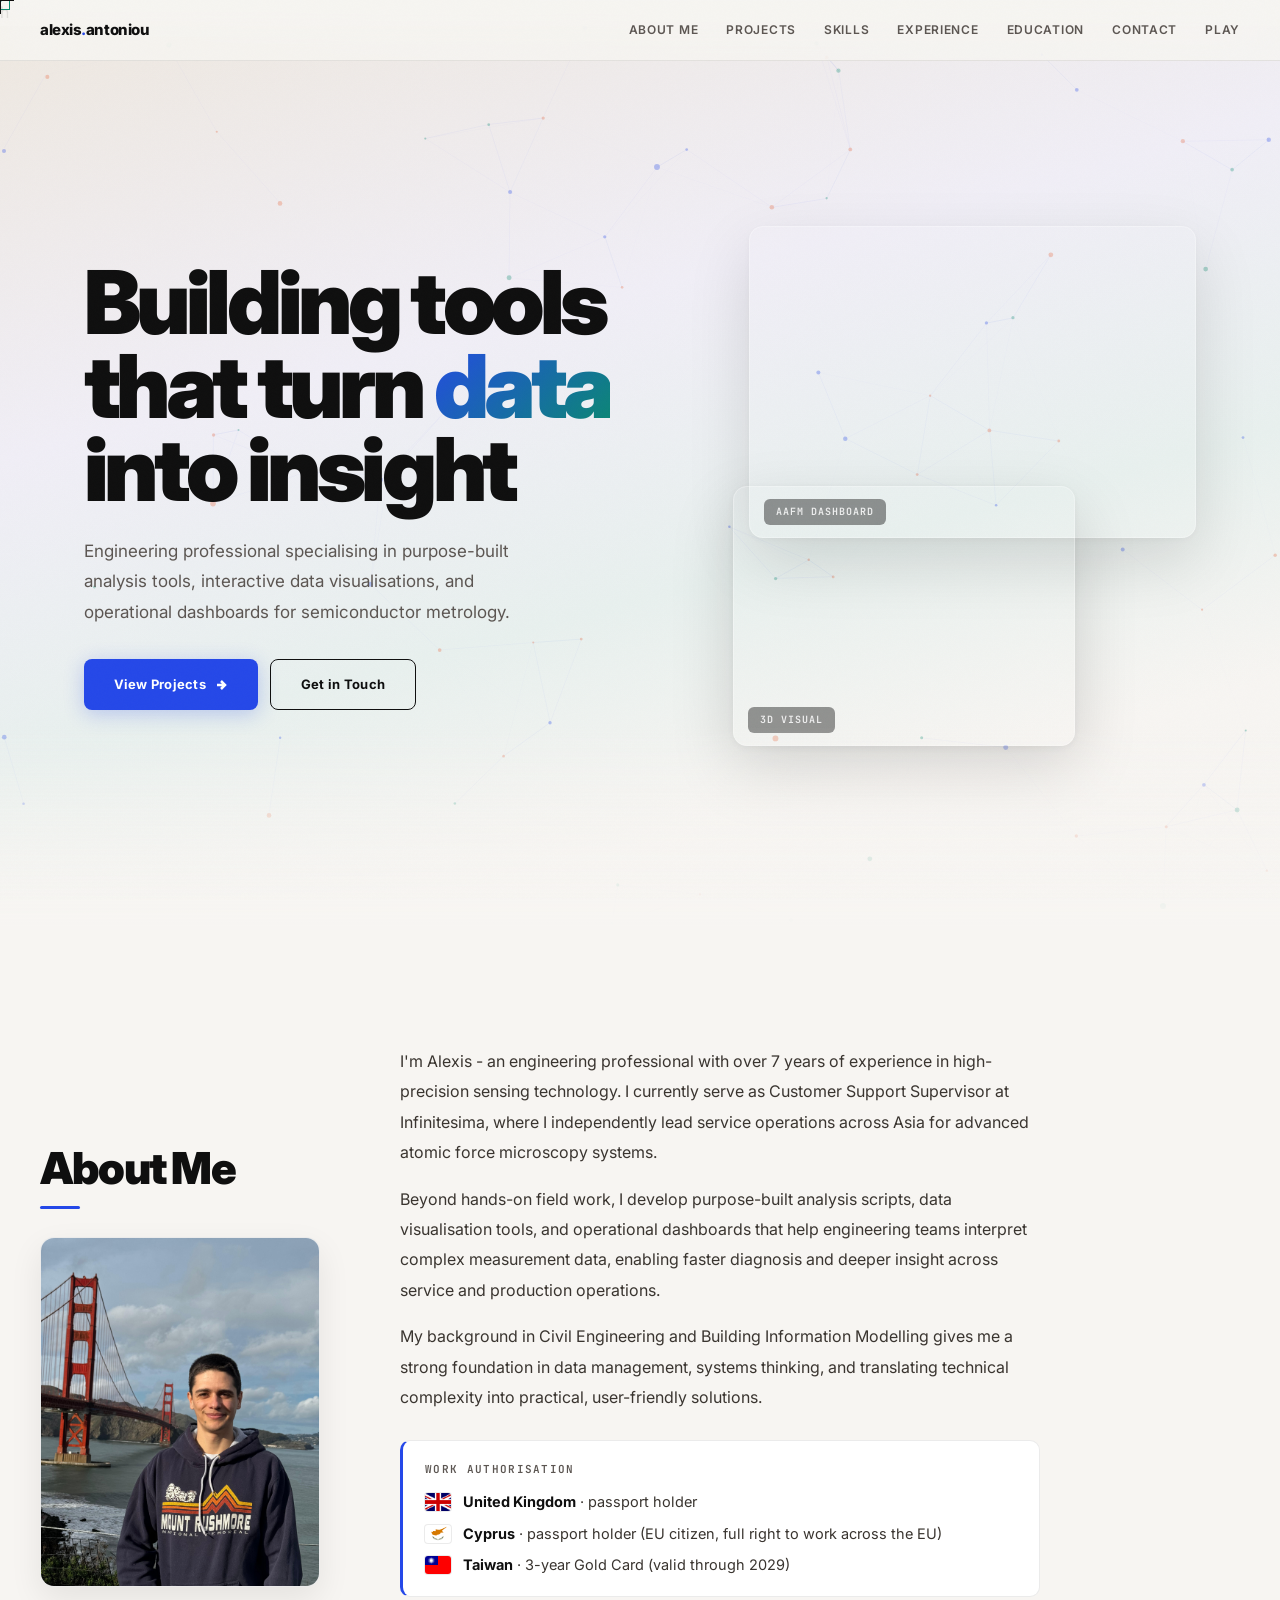
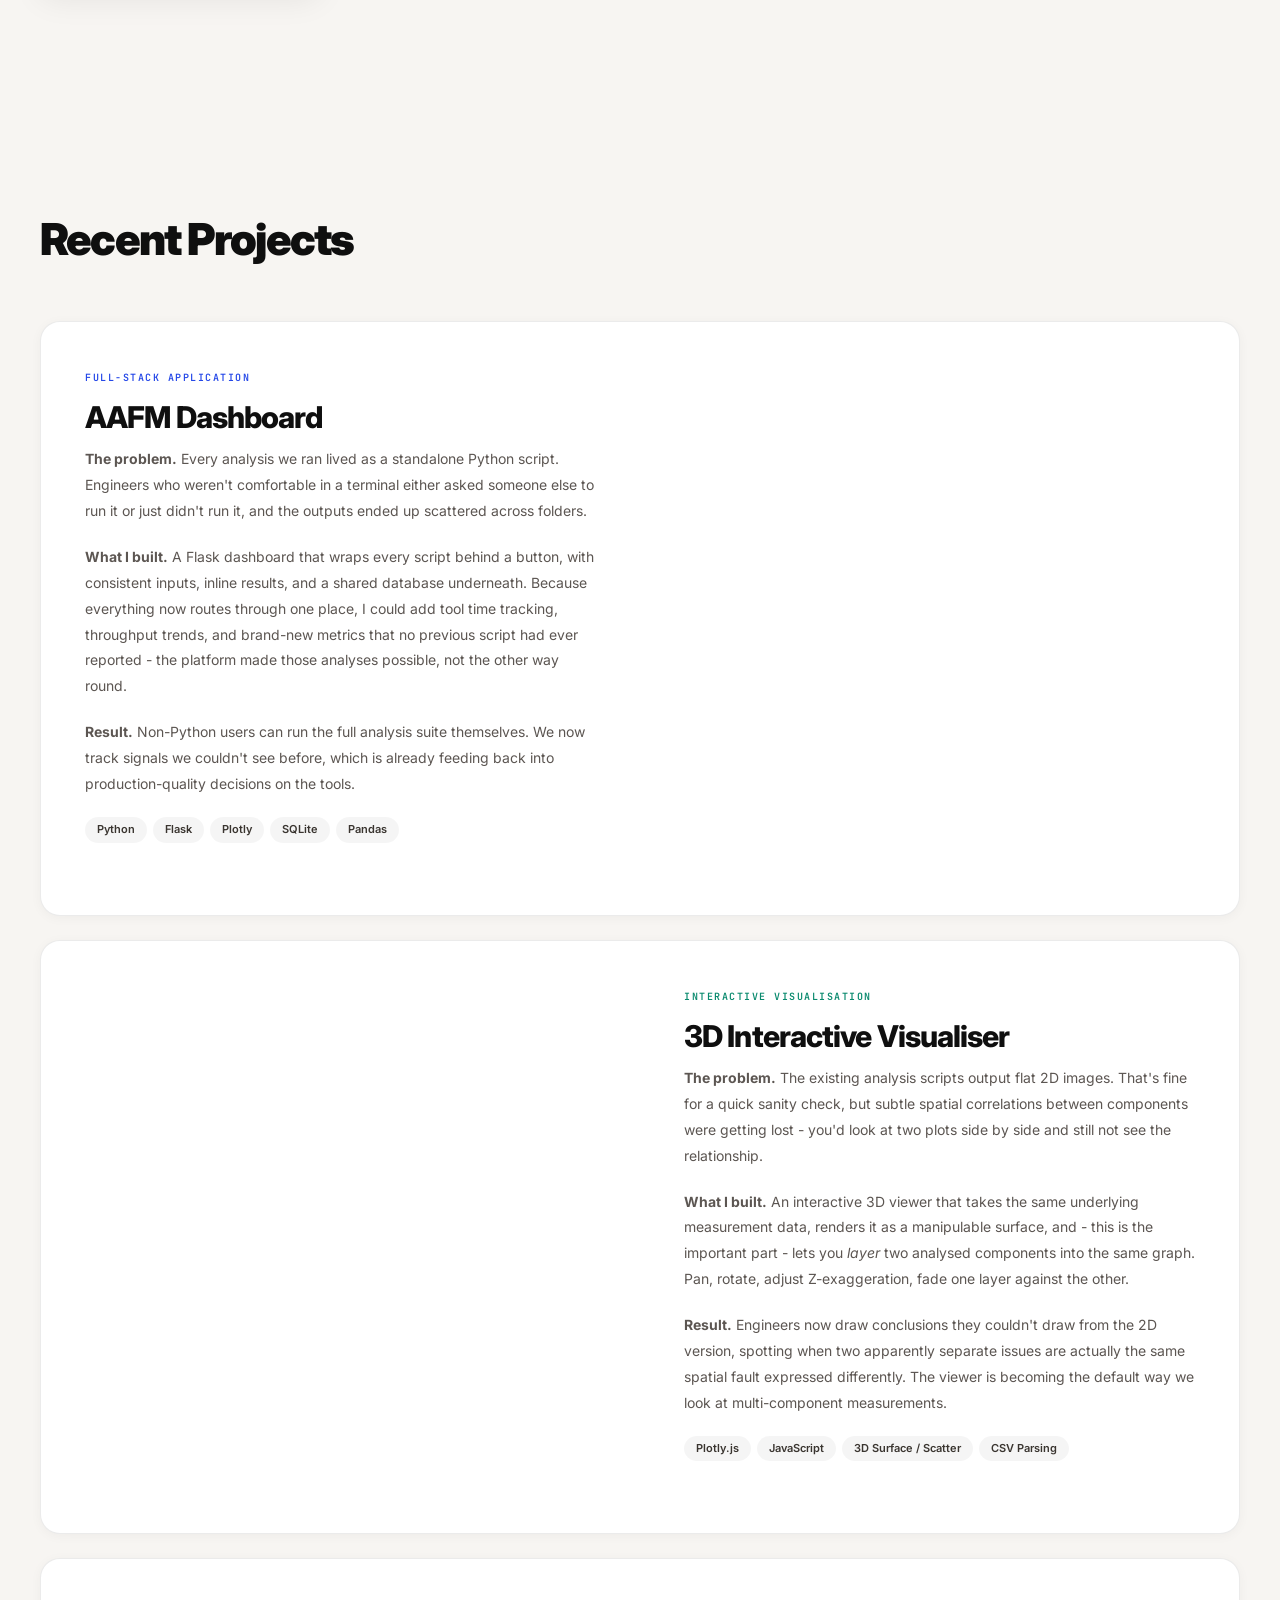
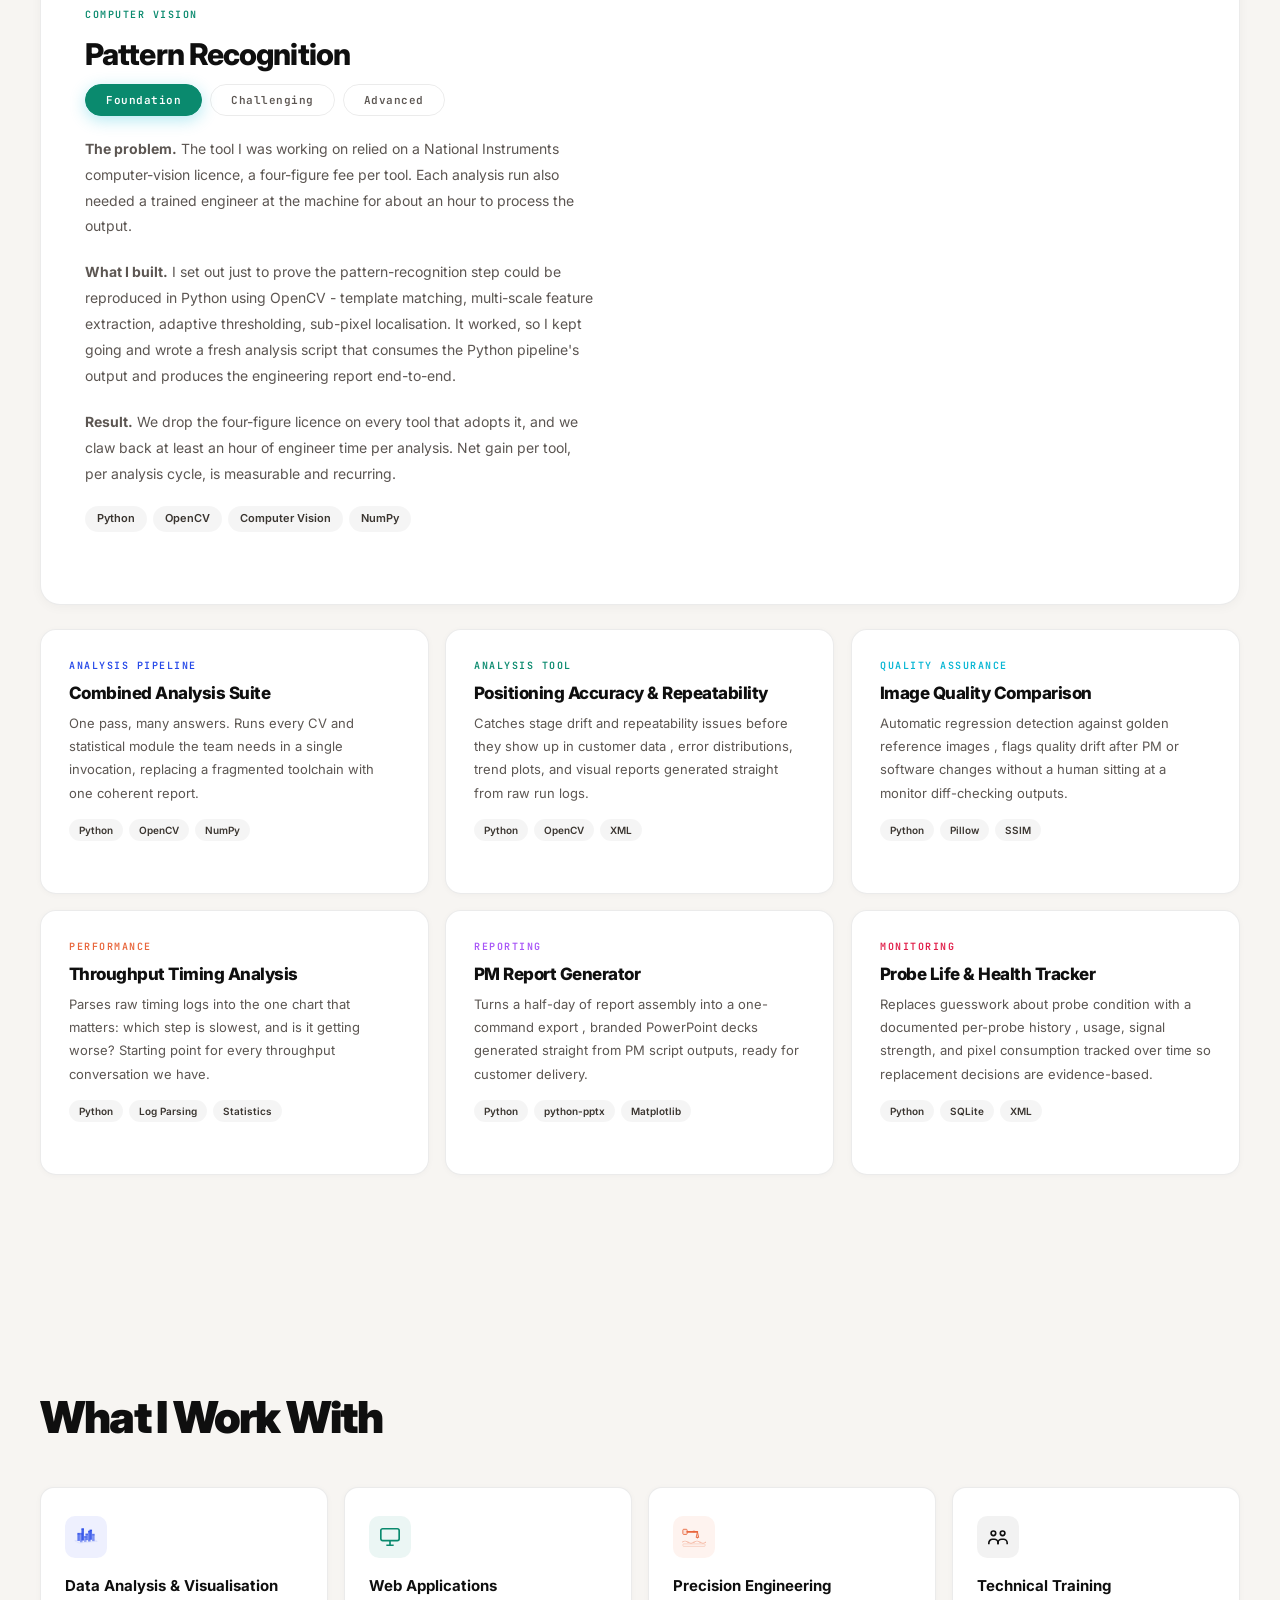
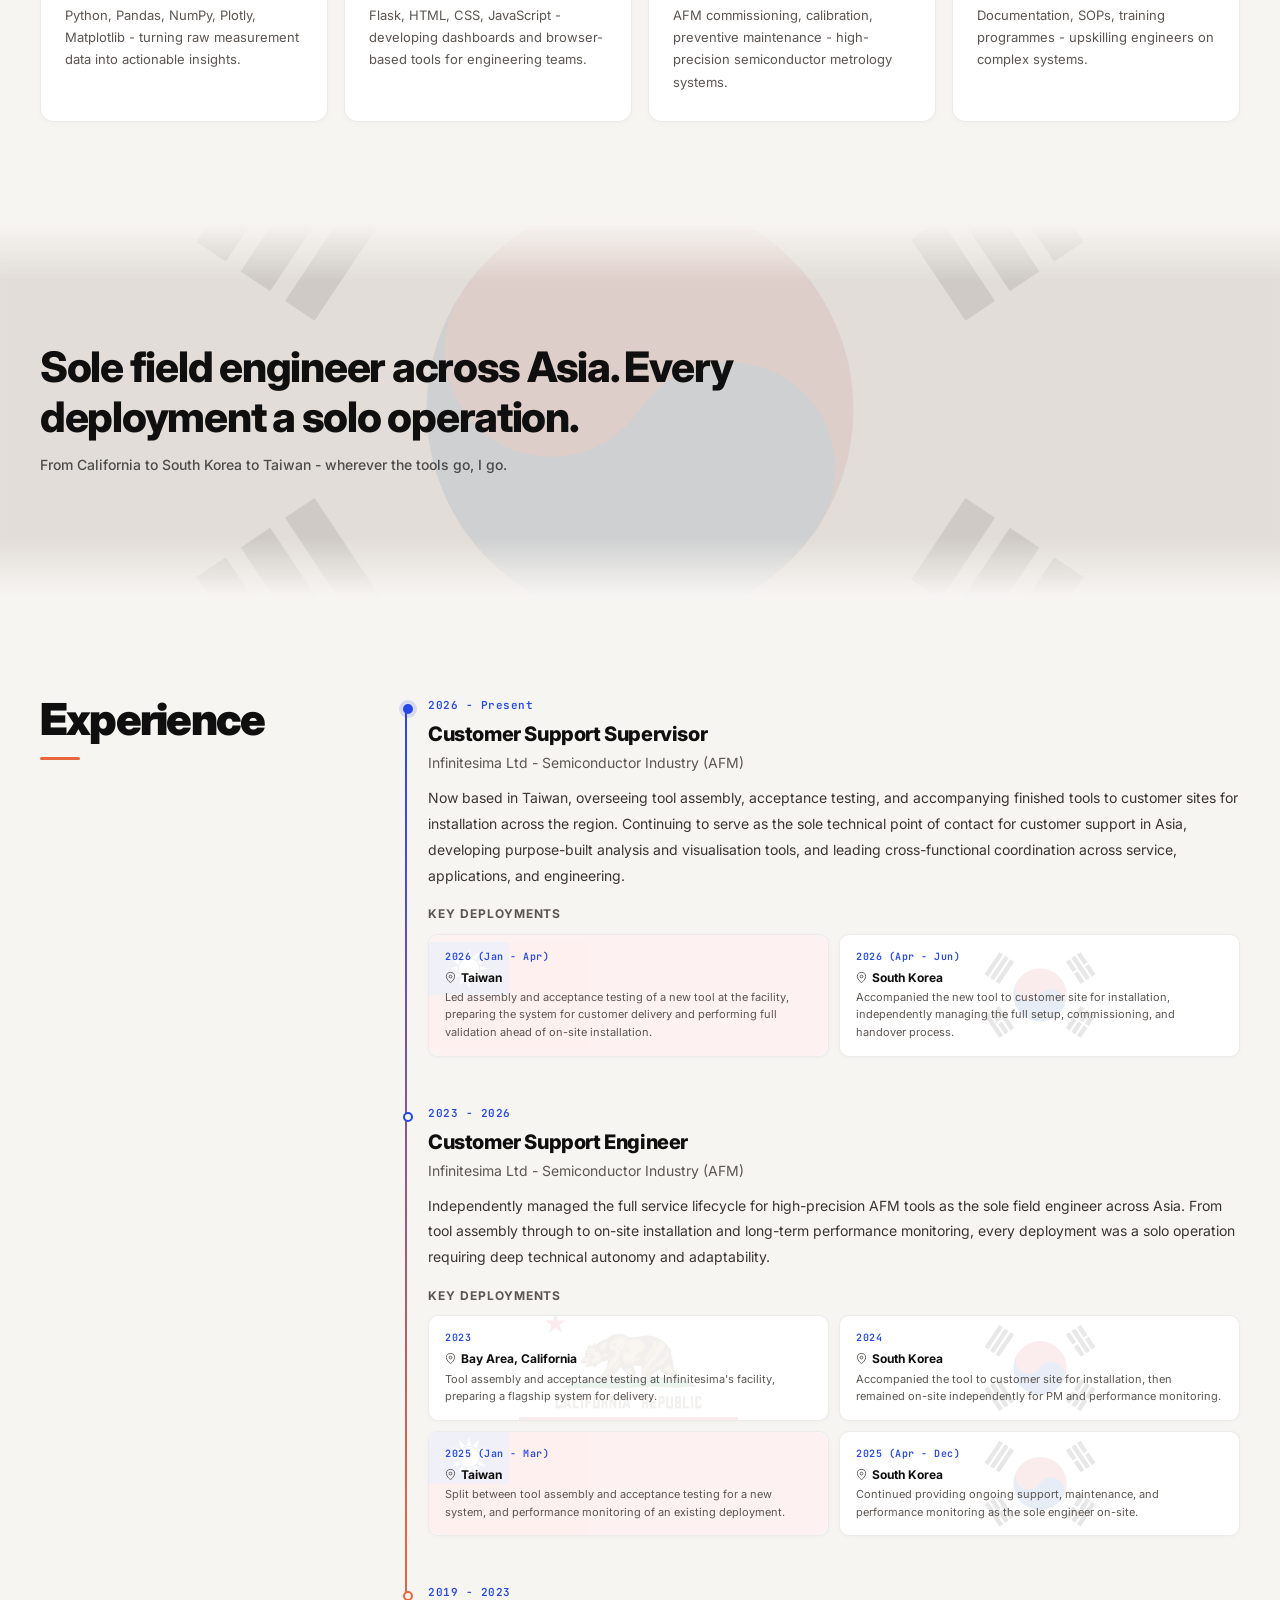
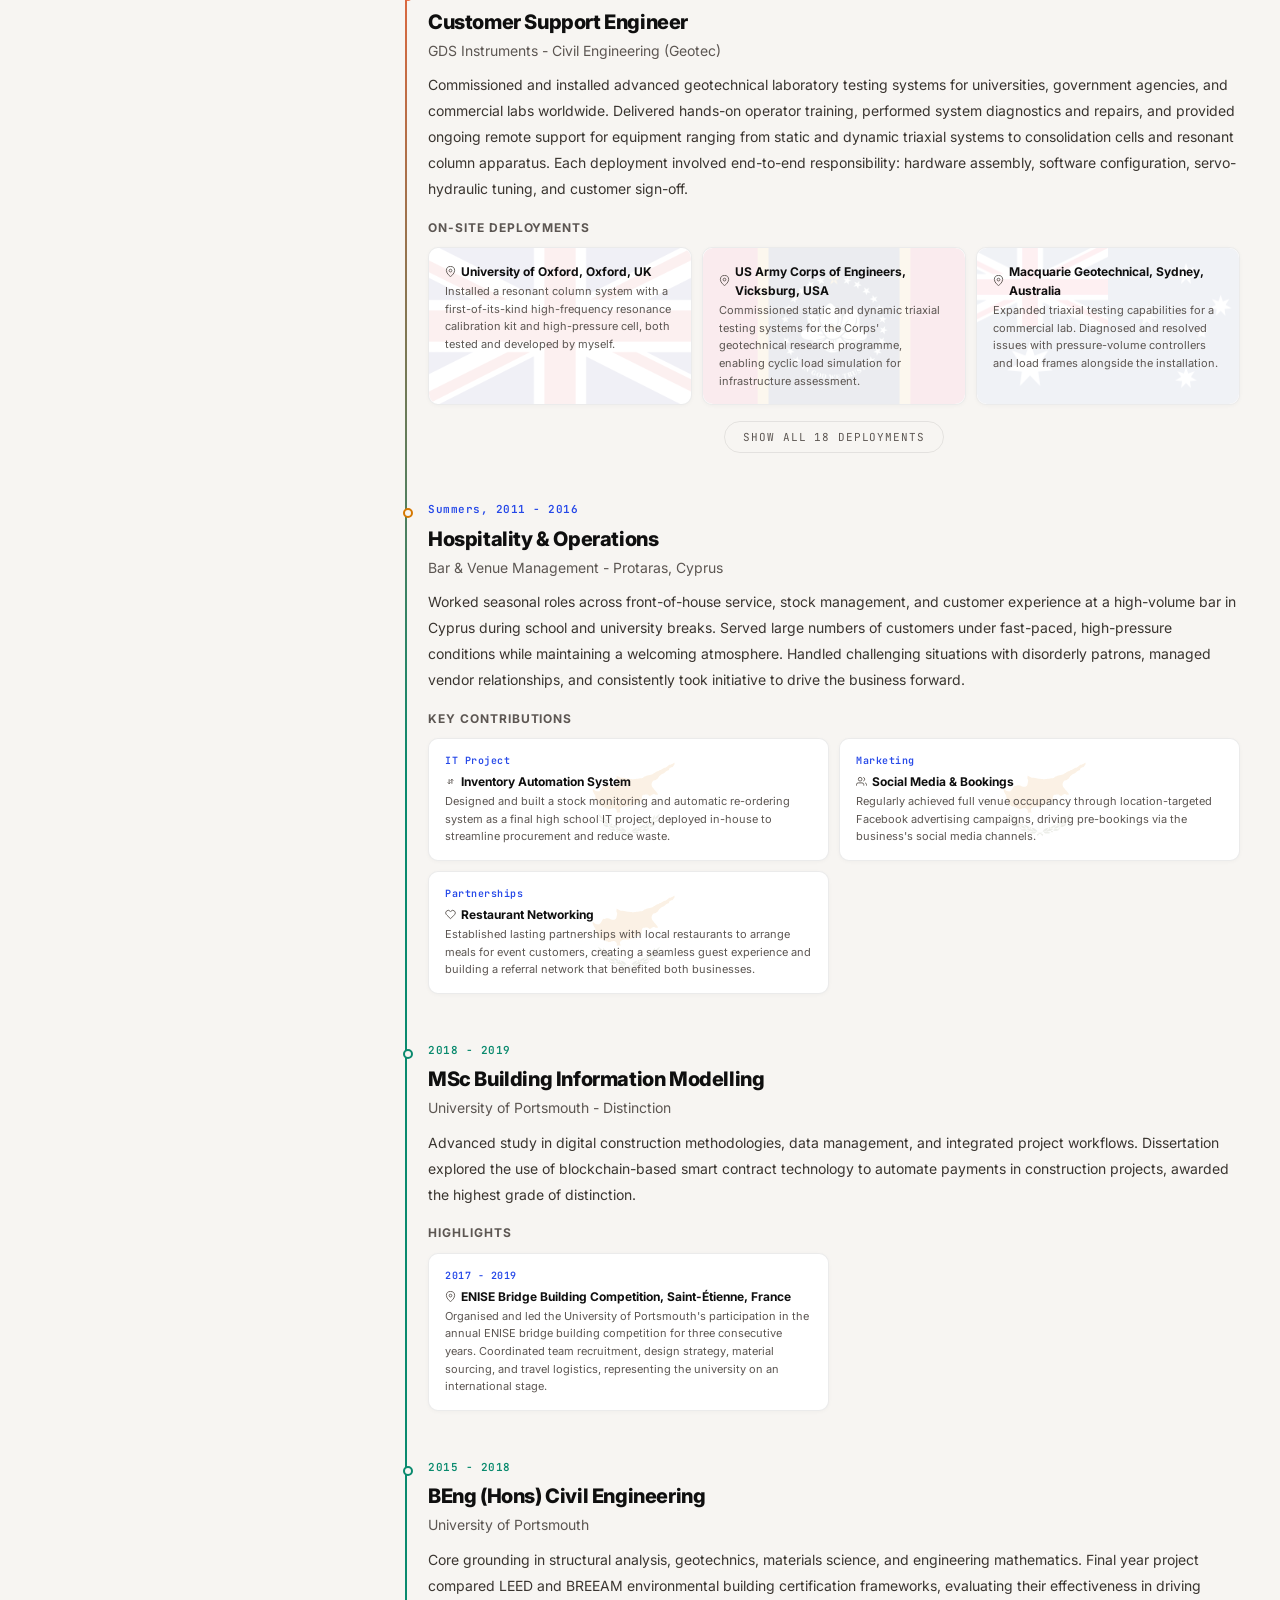
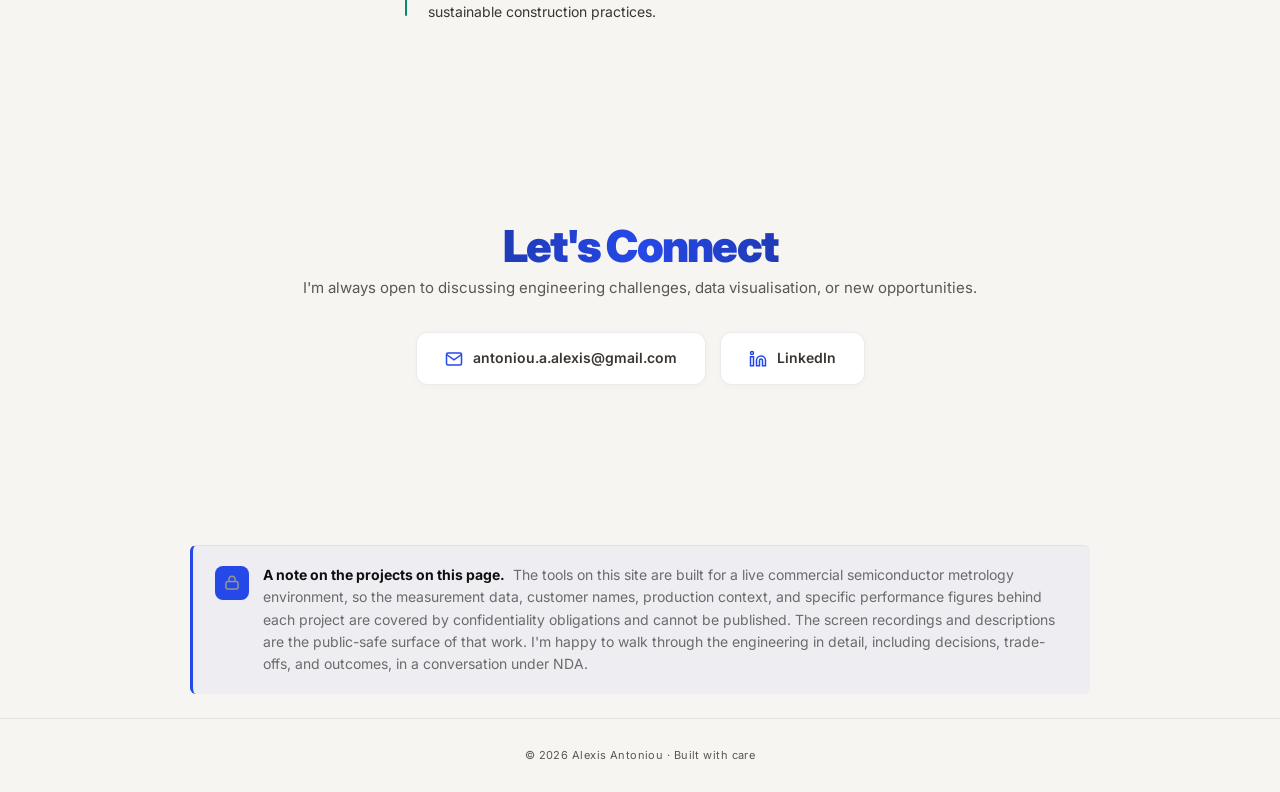
==== commit 0a9139ad: "Move version selector buttons to top of Pattern Recognition description" ====
--- a/index.html
+++ b/index.html
@@ -8,7 +8,7 @@
 <meta name="author" content="Alexis Antoniou">
 <meta name="theme-color" content="#f7f5f2">
 <meta name="robots" content="index,follow,max-image-preview:large,max-snippet:-1,max-video-preview:-1">
-<meta name="googlebot" content="index,follow">
+<meta name="googlebot" content="index,follow">h
 <meta name="keywords" content="Alexis Antoniou, atomic force microscopy, AFM, semiconductor metrology, field service engineer, Python, Flask, computer vision, data visualisation, BIM, Infinitesima, Portsmouth, portfolio">
 <link rel="canonical" href="https://alexis-antoniou.github.io/Alexis-Antoniou/">
 
@@ -272,14 +272,14 @@
       <div class="proj-lg-info">
         <div class="proj-tag" style="color:var(--accent2)">Computer Vision</div>
         <h3 class="proj-name">Pattern Recognition</h3>
-        <p class="proj-desc"><strong>The problem.</strong> The tool I was working on relied on a National Instruments computer-vision licence, a four-figure fee per tool. Each analysis run also needed a trained engineer at the machine for about an hour to process the output.</p>
-        <p class="proj-desc"><strong>What I built.</strong> I set out just to prove the pattern-recognition step could be reproduced in Python using OpenCV - template matching, multi-scale feature extraction, adaptive thresholding, sub-pixel localisation. It worked, so I kept going and wrote a fresh analysis script that consumes the Python pipeline's output and produces the engineering report end-to-end.</p>
-        <p class="proj-desc"><strong>Result.</strong> We drop the four-figure licence on every tool that adopts it, and we claw back at least an hour of engineer time per analysis. Net gain per tool, per analysis cycle, is measurable and recurring.</p>
         <div class="pr-version-selector">
           <button class="pr-version-btn active" data-version="1" data-src="assets/video_summary_1.mp4">Foundation</button>
           <button class="pr-version-btn" data-version="2" data-src="assets/video_summary_2.mp4">Challenging</button>
           <button class="pr-version-btn" data-version="3" data-src="assets/video_summary_3.mp4">Advanced</button>
         </div>
+        <p class="proj-desc"><strong>The problem.</strong> The tool I was working on relied on a National Instruments computer-vision licence, a four-figure fee per tool. Each analysis run also needed a trained engineer at the machine for about an hour to process the output.</p>
+        <p class="proj-desc"><strong>What I built.</strong> I set out just to prove the pattern-recognition step could be reproduced in Python using OpenCV - template matching, multi-scale feature extraction, adaptive thresholding, sub-pixel localisation. It worked, so I kept going and wrote a fresh analysis script that consumes the Python pipeline's output and produces the engineering report end-to-end.</p>
+        <p class="proj-desc"><strong>Result.</strong> We drop the four-figure licence on every tool that adopts it, and we claw back at least an hour of engineer time per analysis. Net gain per tool, per analysis cycle, is measurable and recurring.</p>
         <div class="proj-stack">
           <span>Python</span><span>OpenCV</span><span>Computer Vision</span><span>NumPy</span>
         </div>
